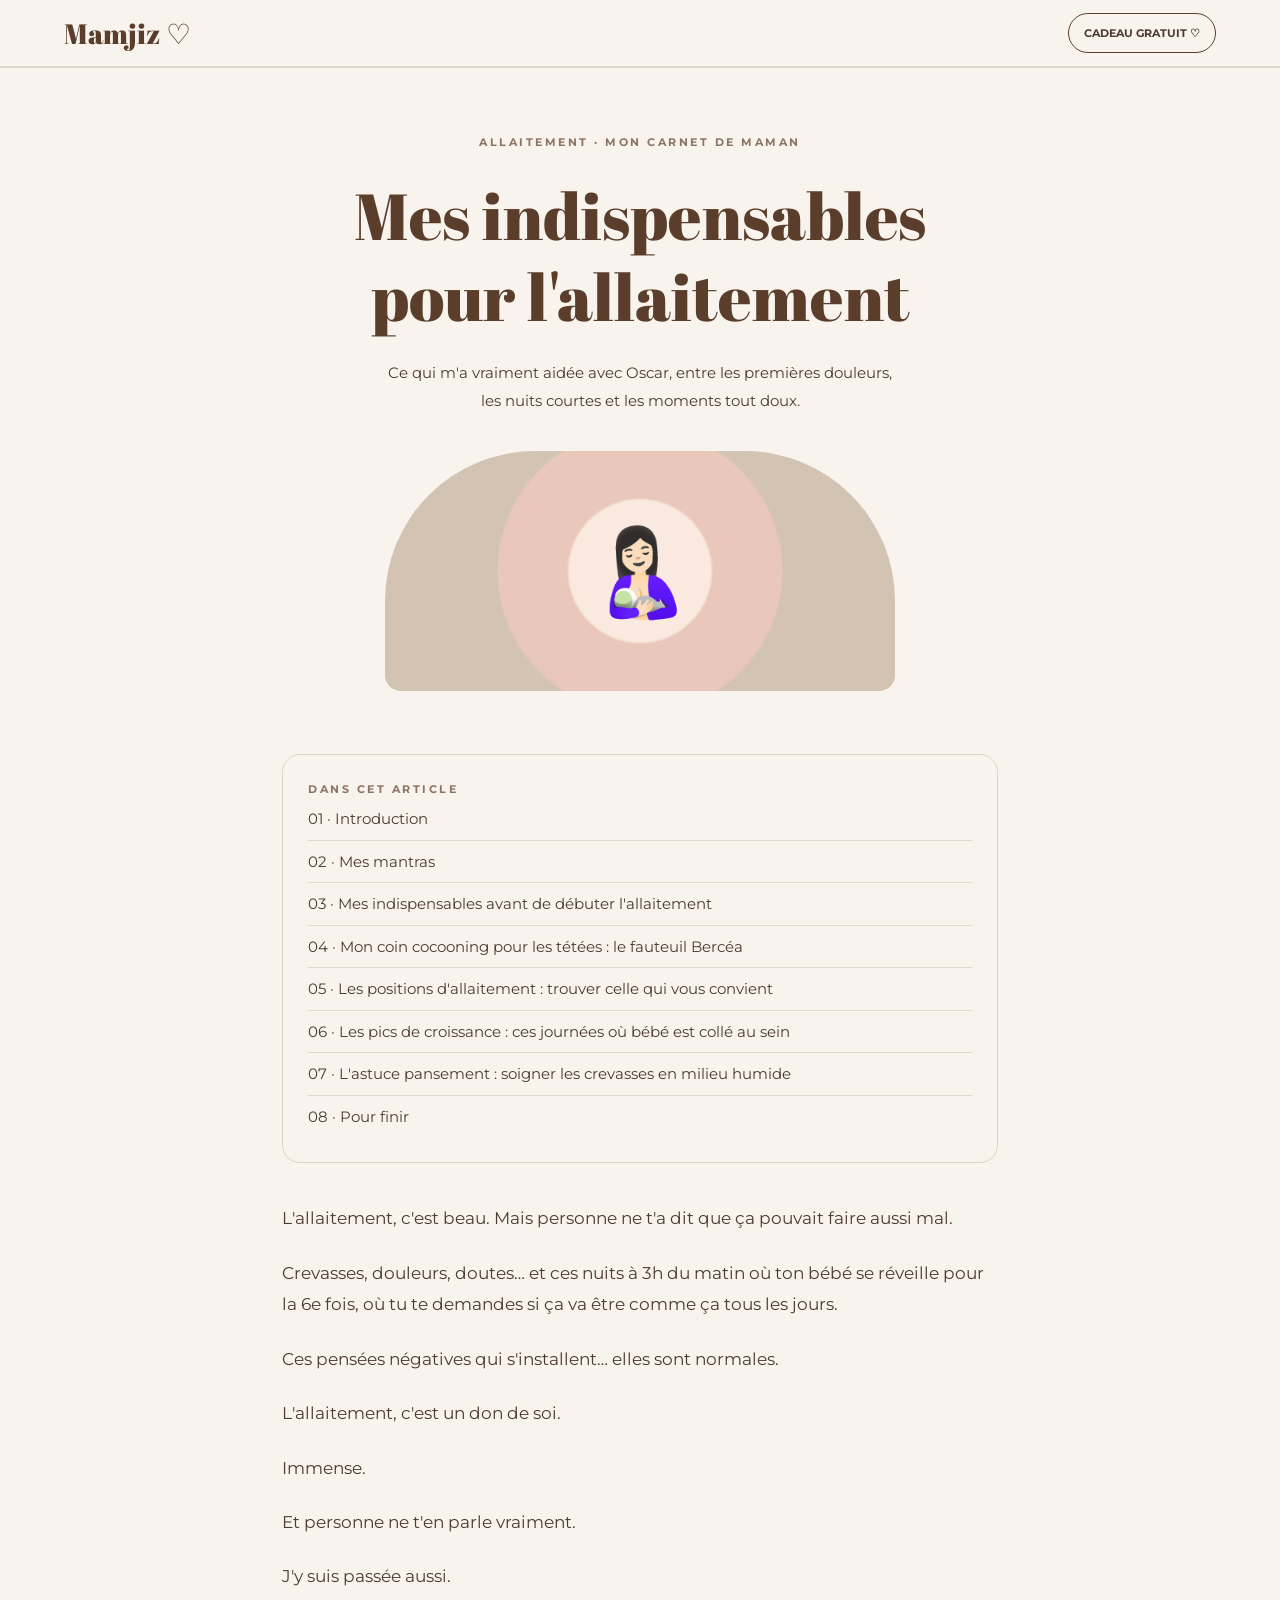
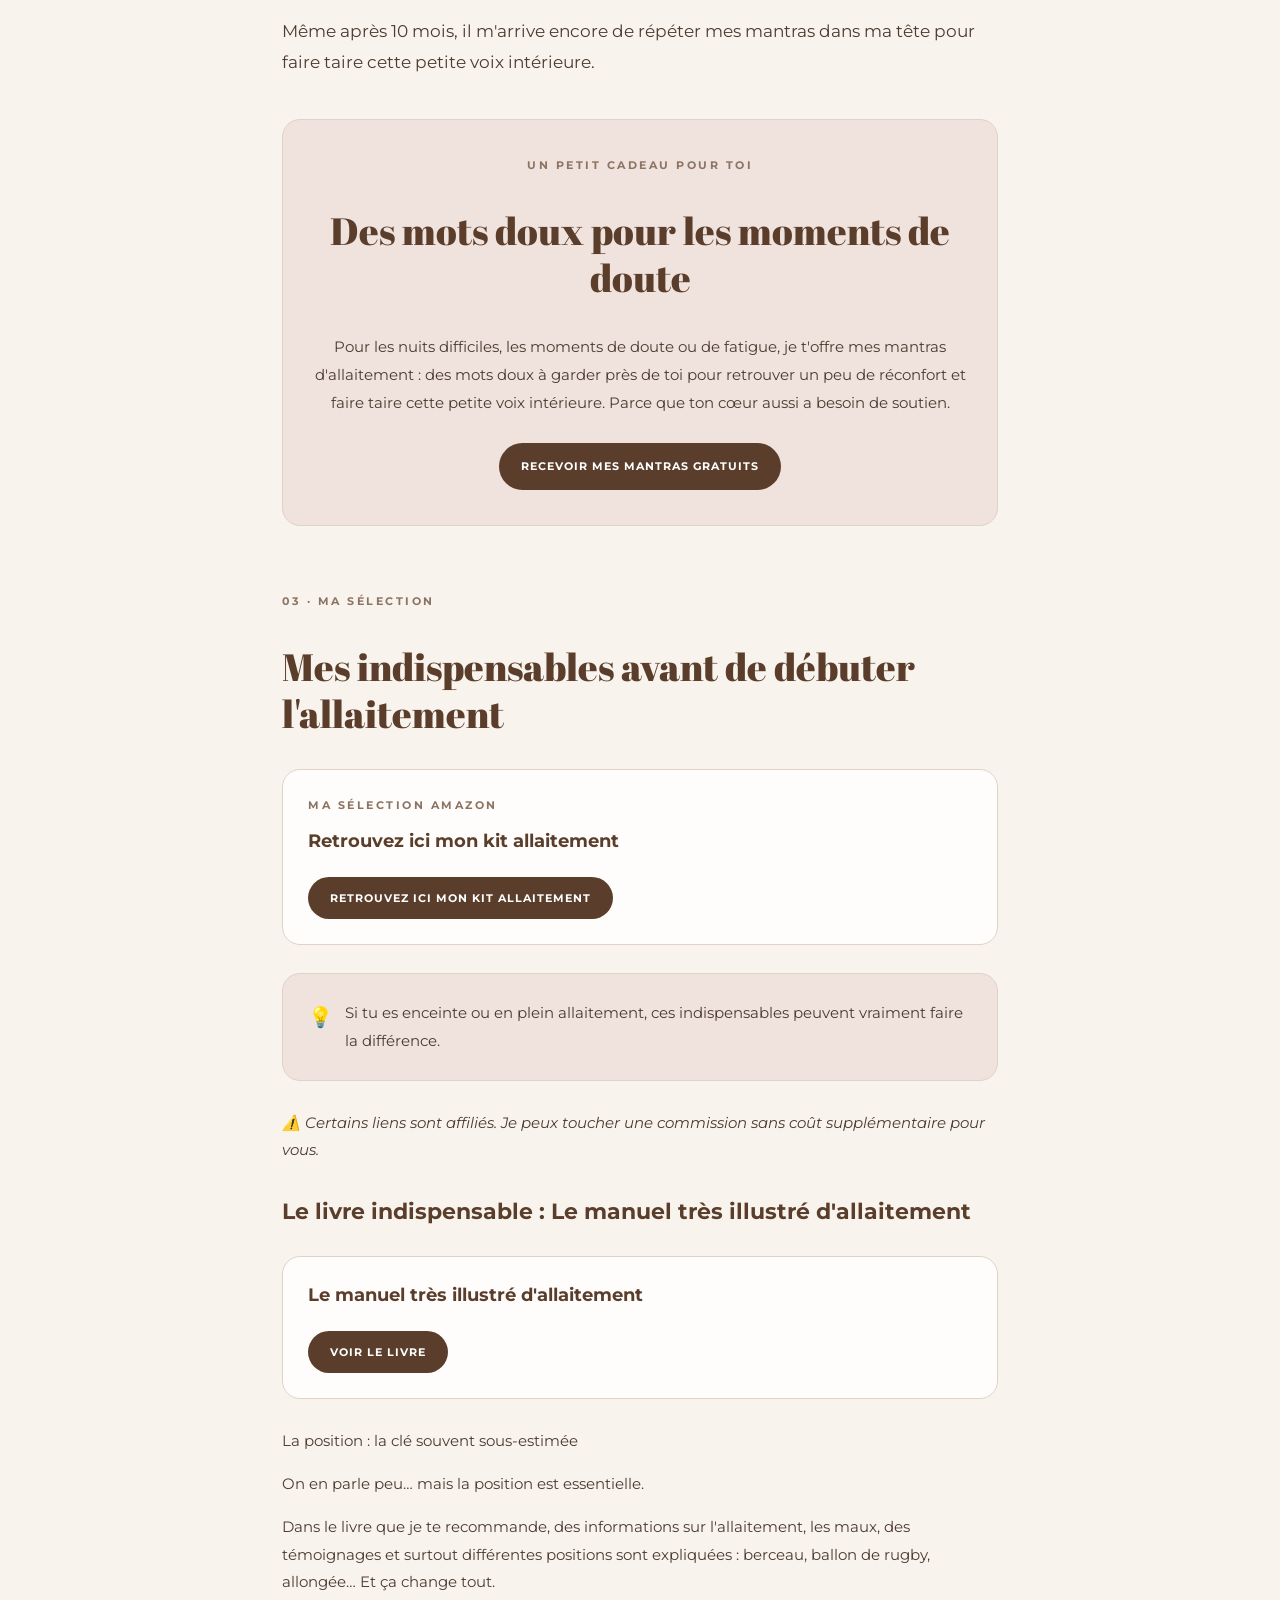
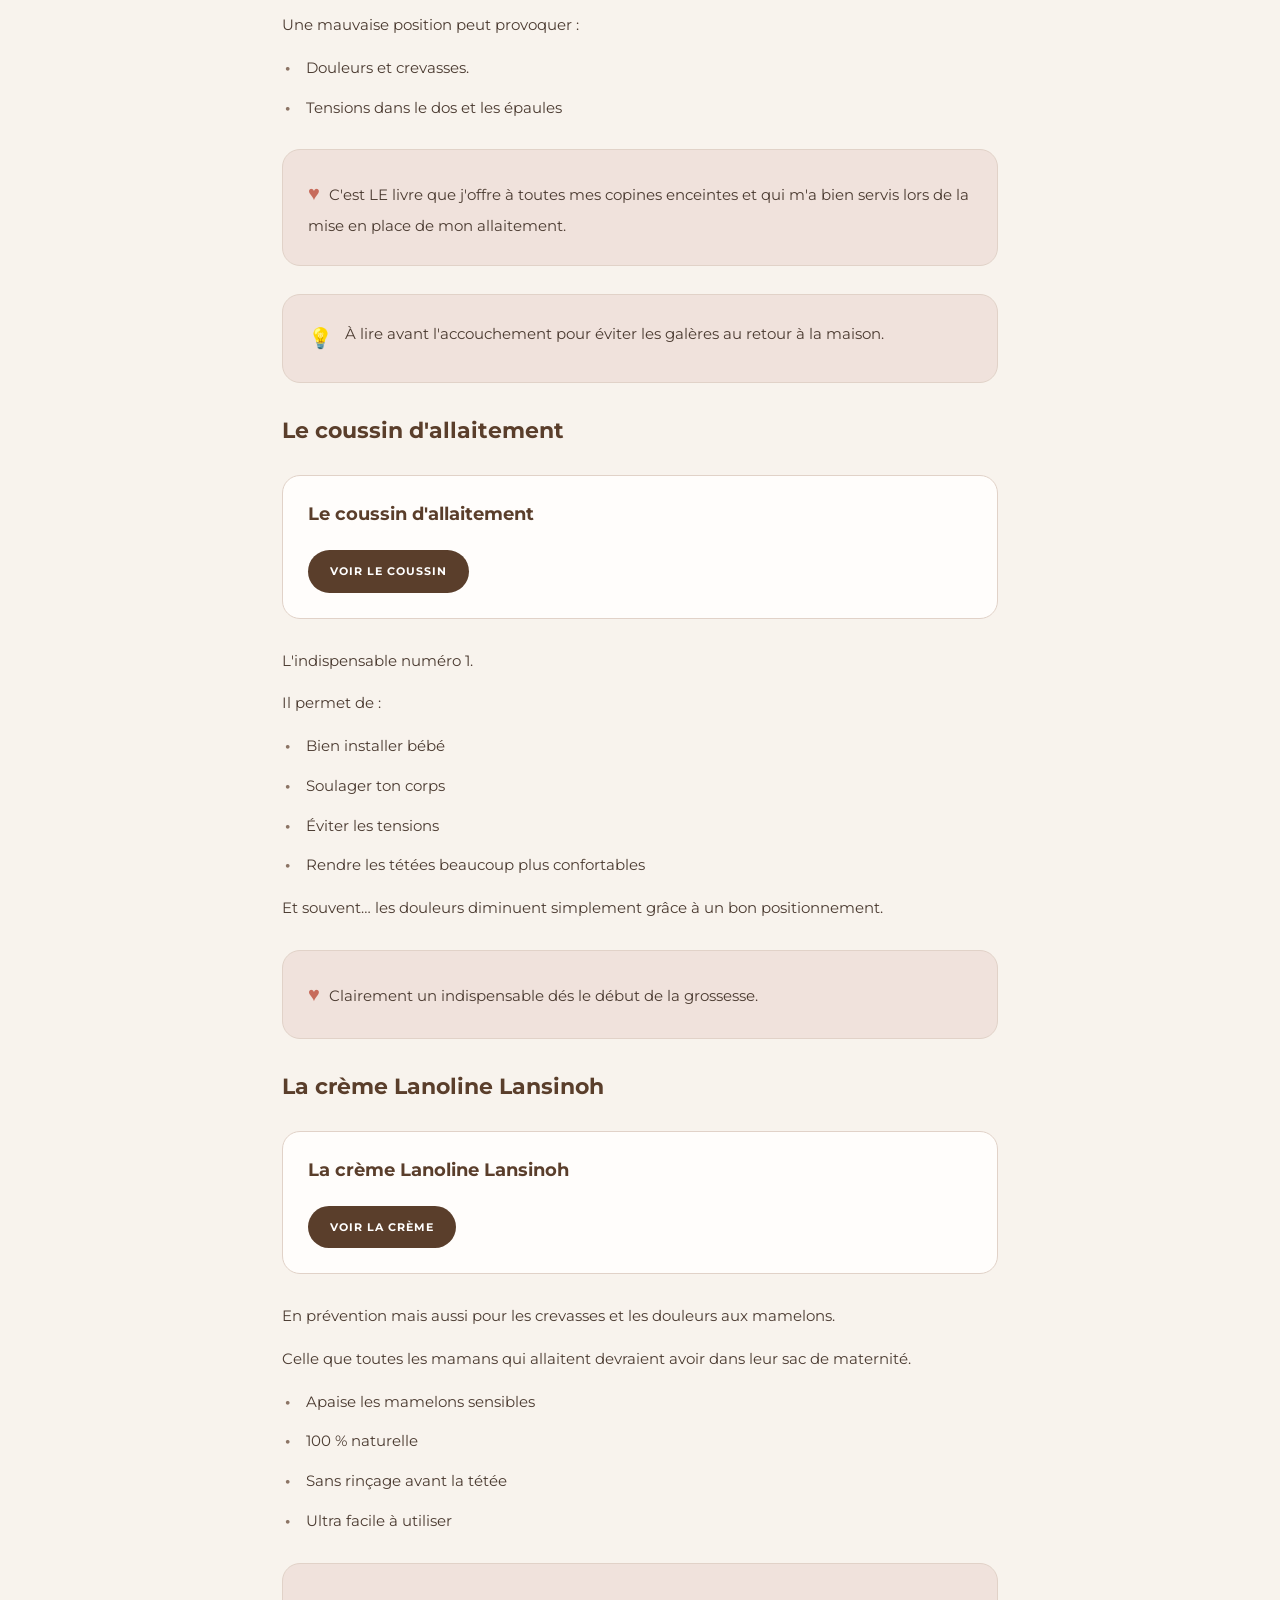
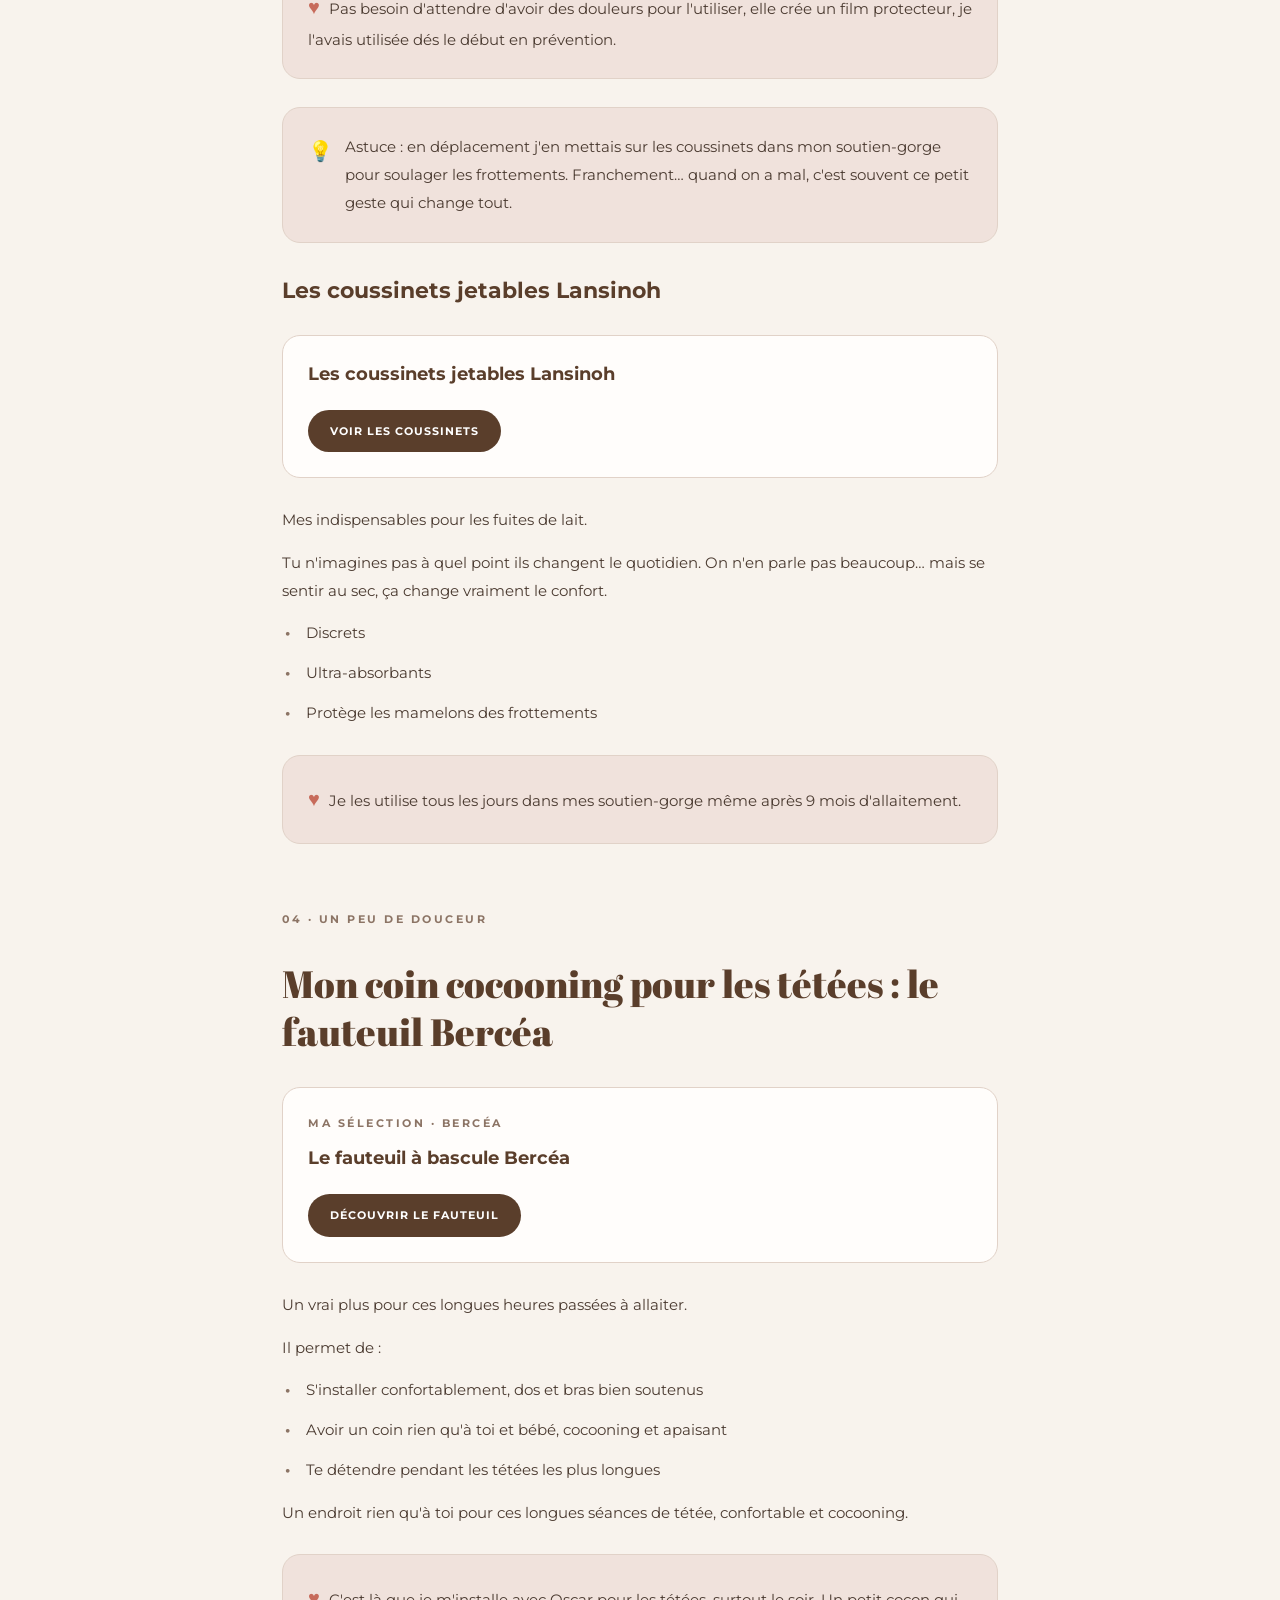
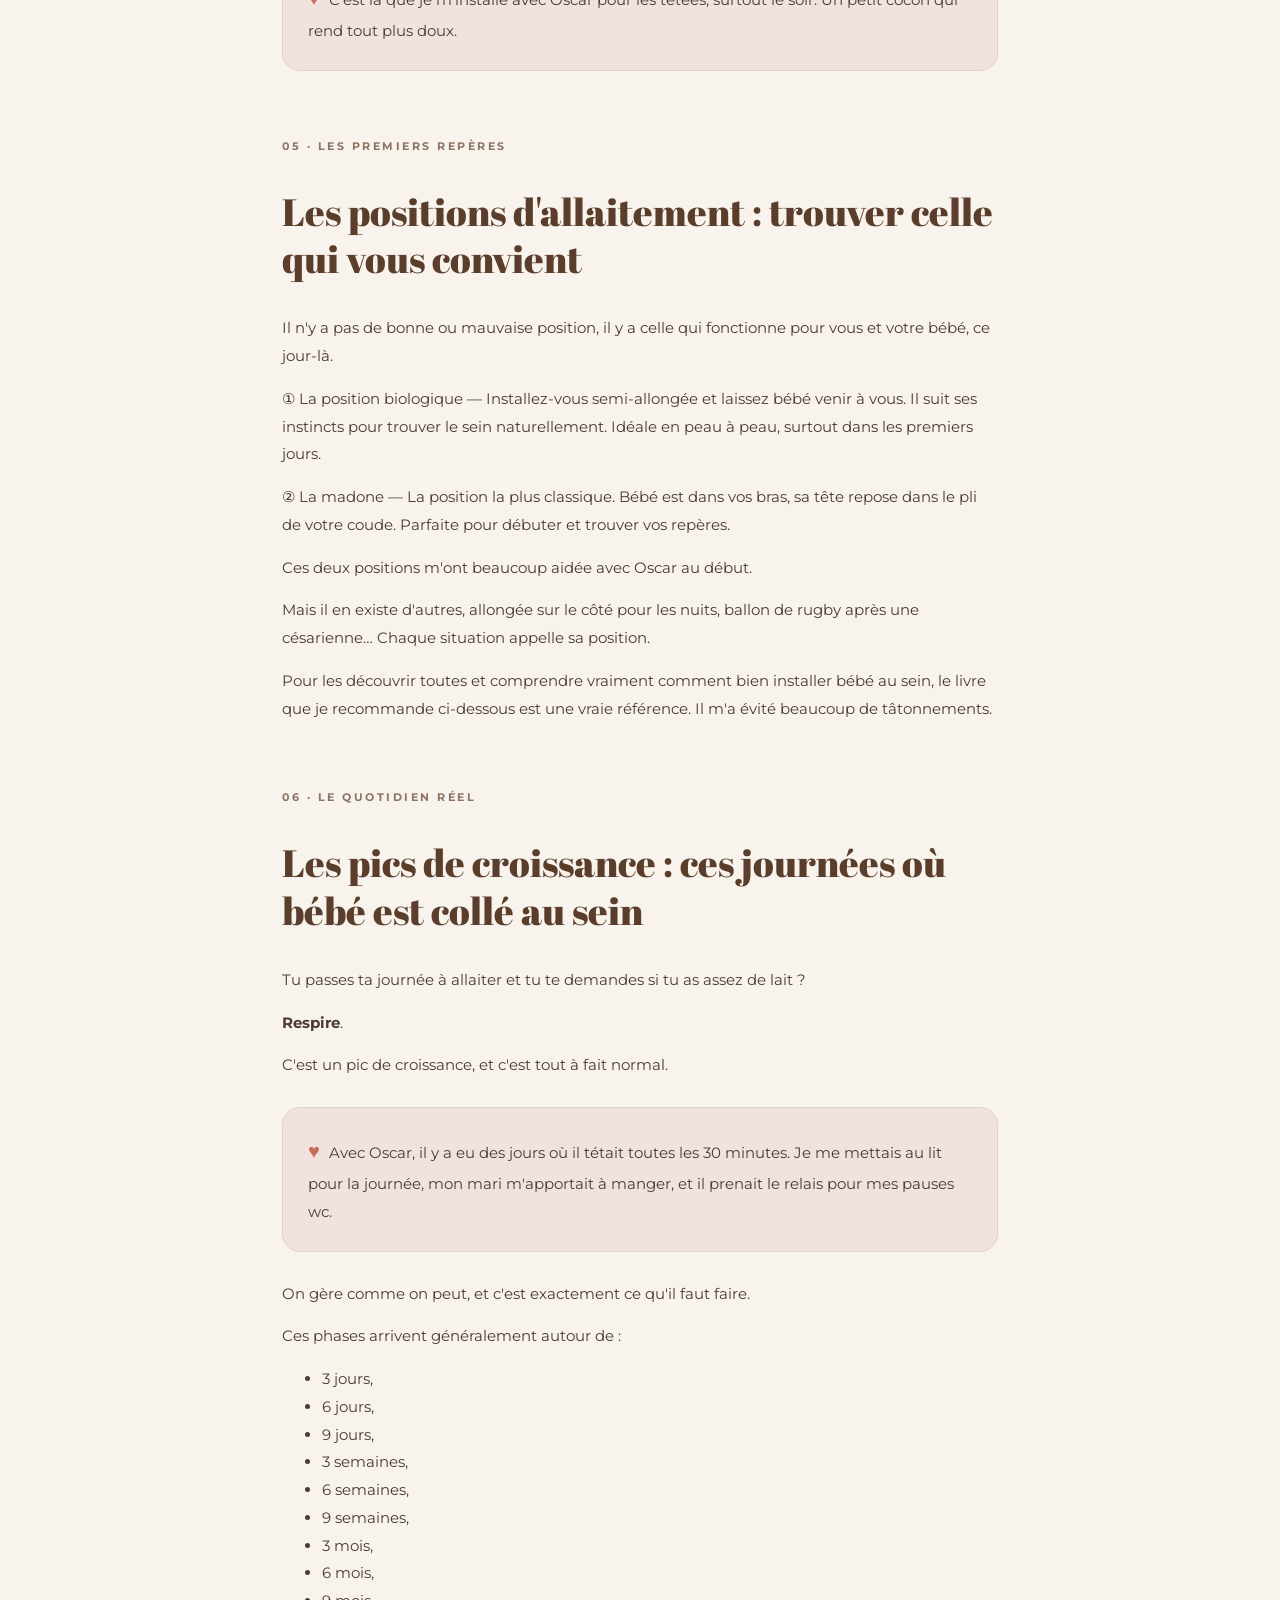
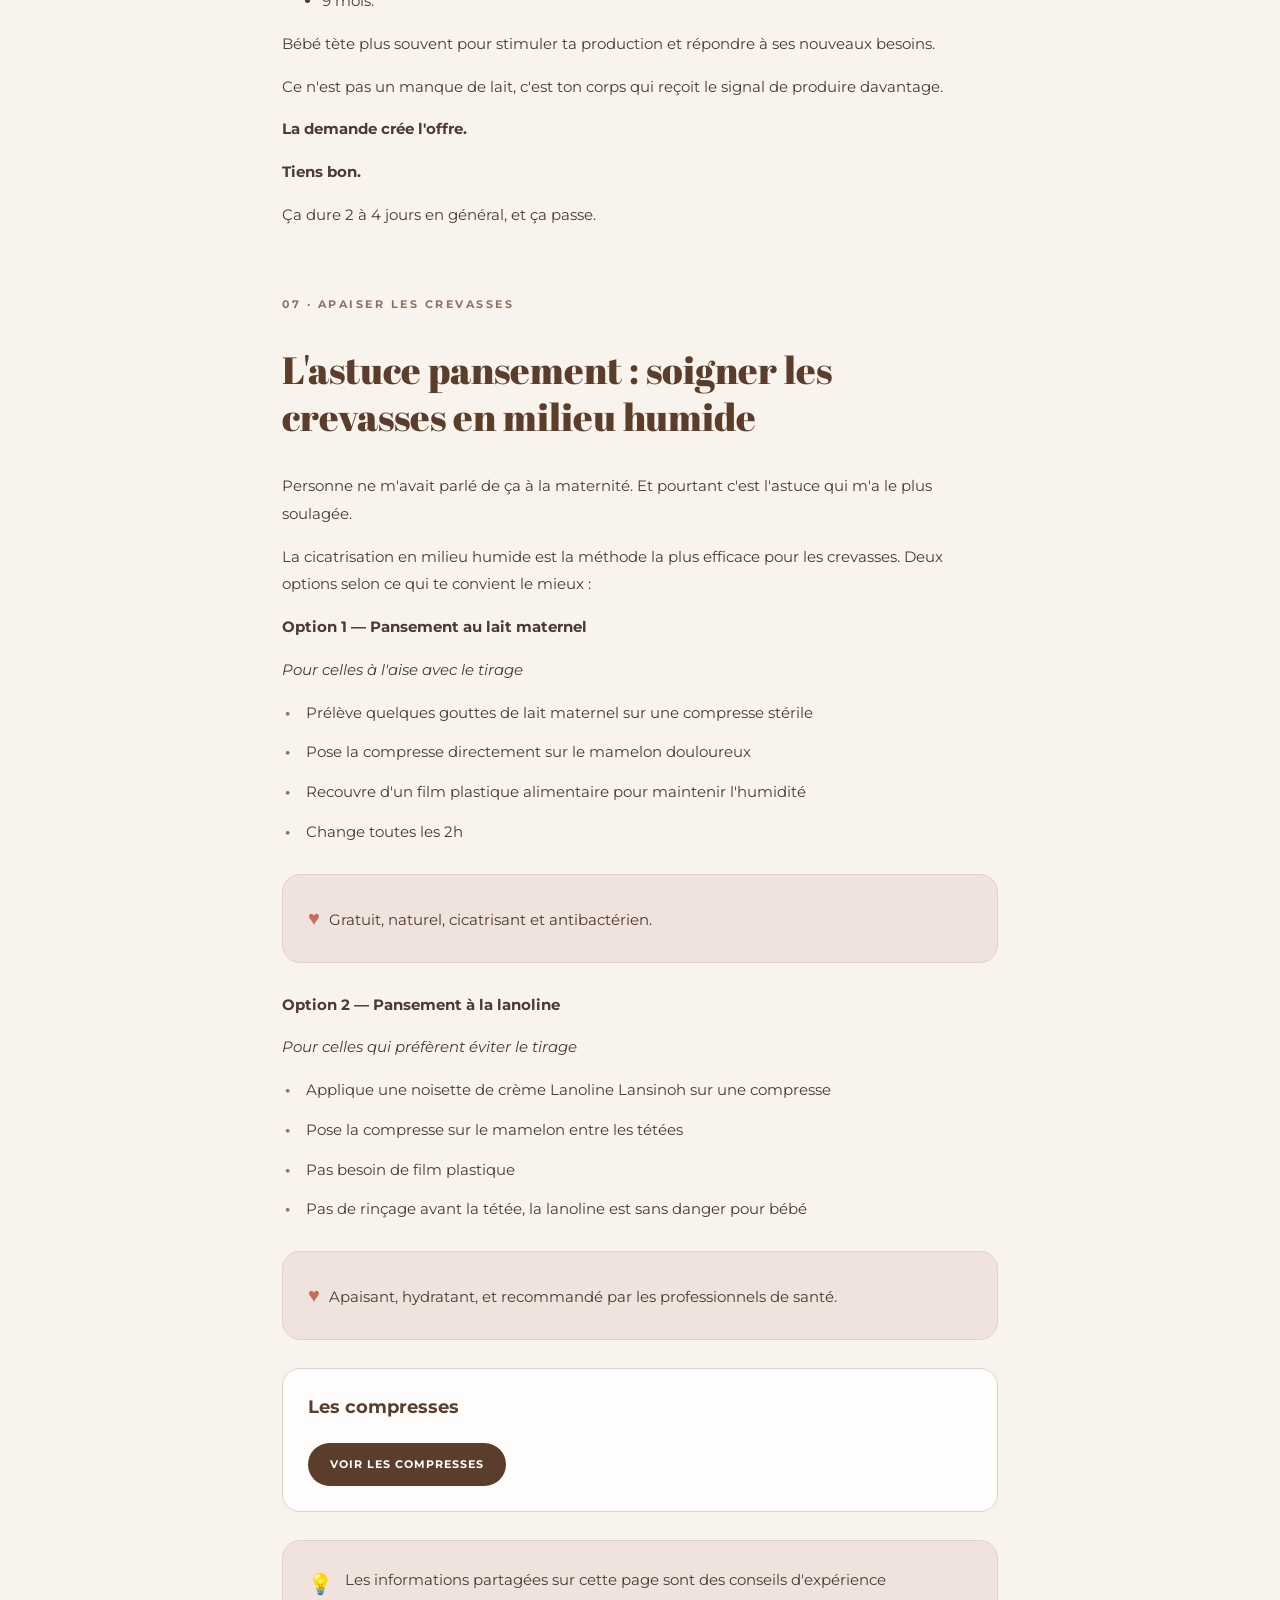
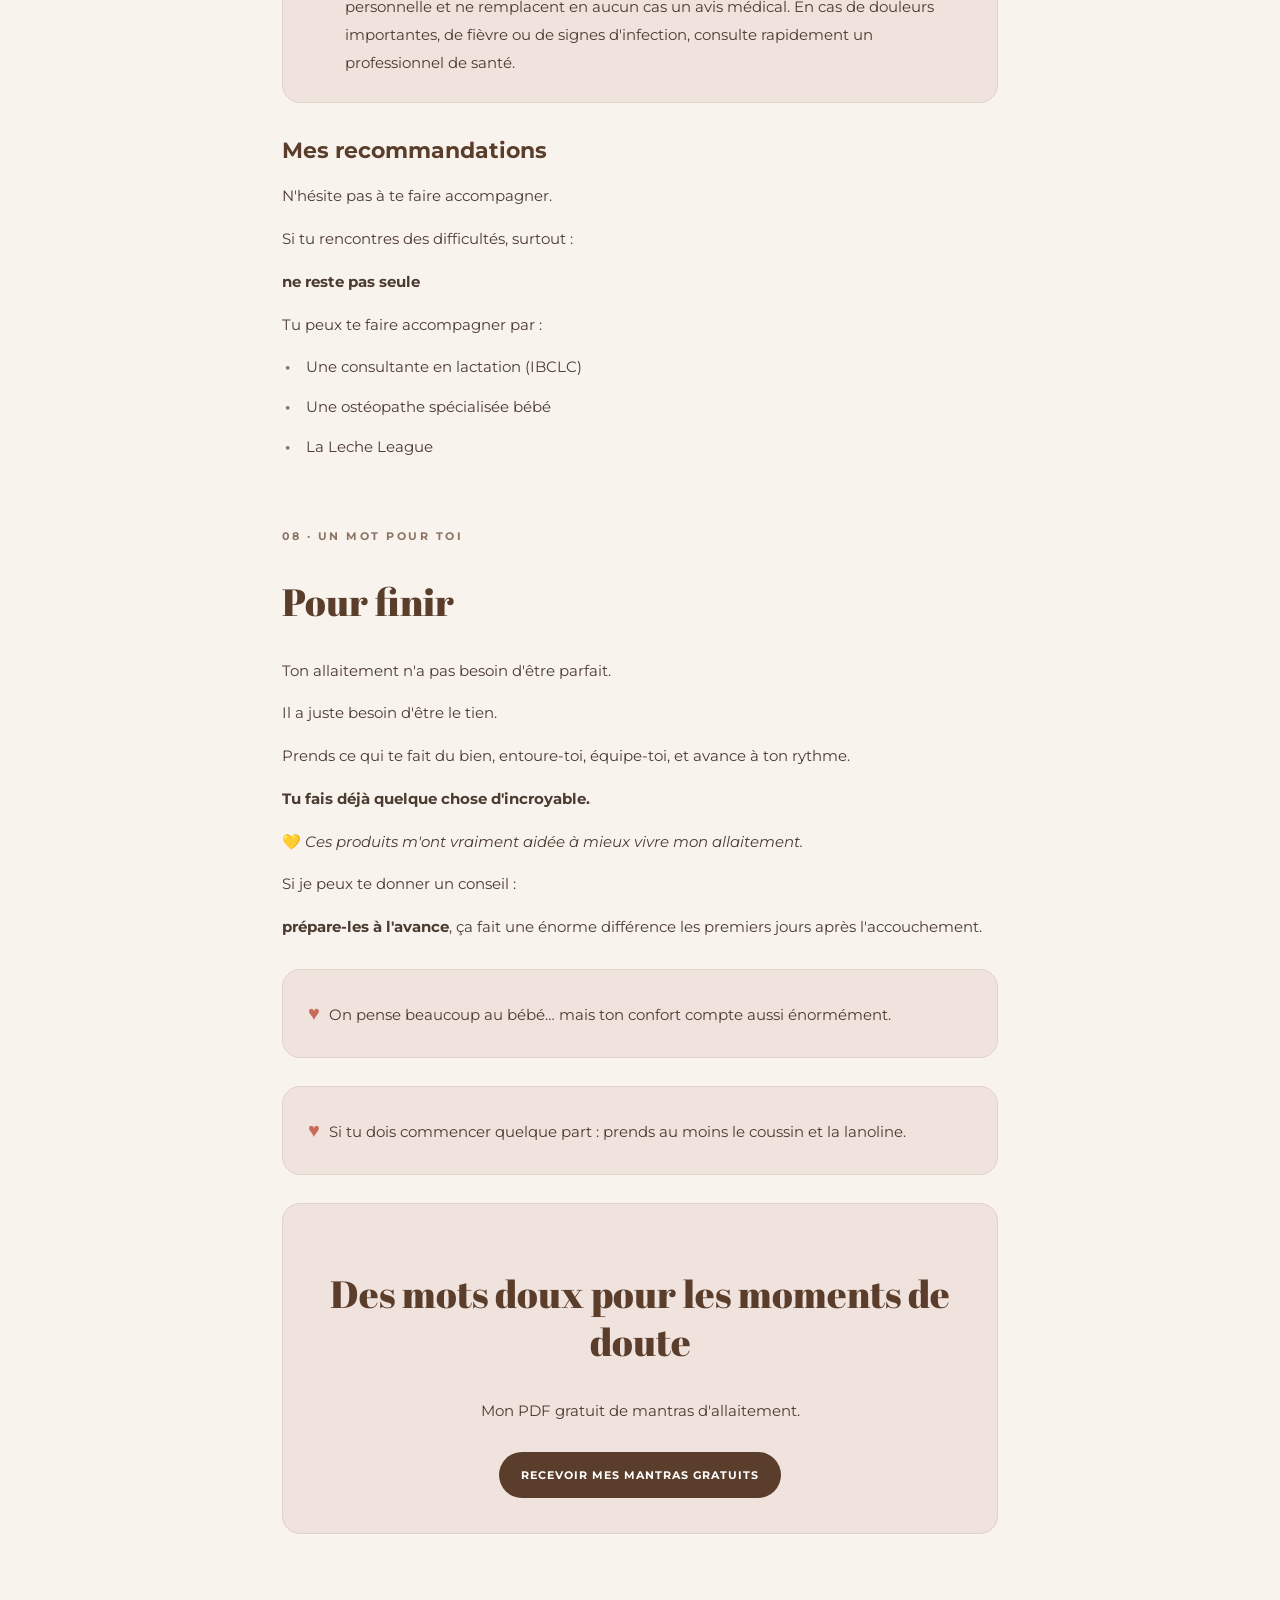
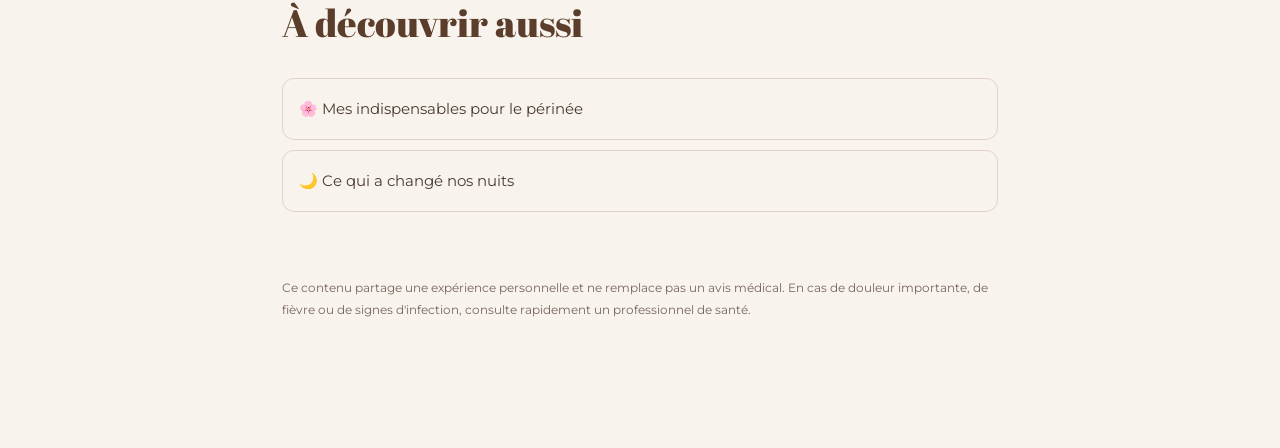
==== blog/mes-indispensables-allaitement/index.html @ 62c7b453 "Renommer rubrique 07 Apaiser les crevasses" ====
<!doctype html><html lang="fr"><head><meta charset="utf-8"><meta name="viewport" content="width=device-width,initial-scale=1"><title>Mes indispensables pour l'allaitement | Mamjiz</title><meta name="description" content="Allaitement : mes conseils de maman, mes indispensables et mes mantras gratuits."><link href="https://fonts.googleapis.com/css2?family=Abril+Fatface&family=Montserrat:wght@400;500;600;700&display=swap" rel="stylesheet"><style>:root{--bg:#f8f3ed;--brown:#5a3e2b;--pink:#f0e2dc}*{box-sizing:border-box}html{scroll-behavior:smooth}body{margin:0;background:var(--bg);color:#4b3b31;font:15px/1.85 Montserrat,sans-serif}a{color:inherit}header{position:sticky;top:0;background:#f8f3edf5;border-bottom:1px solid #e2d6cc;padding:13px 5%;display:flex;align-items:center;justify-content:space-between;z-index:5}.brand{font:28px 'Abril Fatface',serif;text-decoration:none;color:var(--brown)}header a:last-child{font-size:11px;font-weight:700;text-decoration:none;border:1px solid var(--brown);padding:9px 15px;border-radius:25px}main{max-width:760px;padding:0 22px 115px;margin:auto}.hero{text-align:center;padding:65px 0 35px}.eyebrow{font-size:11px;text-transform:uppercase;letter-spacing:2.5px;font-weight:700;color:#8c7465}h1,h2{font-family:'Abril Fatface',Georgia,serif;color:var(--brown);font-weight:400;line-height:1.25}h1{font-size:clamp(39px,8vw,65px);margin:22px 0}h2{font-size:clamp(29px,5vw,38px)}.hero p{max-width:520px;margin:auto}.illustration{height:240px;margin:36px auto 0;border-radius:150px 150px 16px 16px;background:radial-gradient(circle,#f9e9de 0 25%,#e9c8bb 26% 50%,#d3c3b2 51%);display:grid;place-items:center;font-size:85px;max-width:510px}.intro{font-size:17px;margin:40px 0}.intro p{margin:0 0 23px}.highlight{font:27px 'Abril Fatface',serif;color:var(--brown)}.gift,.tip,.product,.toc{border:1px solid #e1d2c8;border-radius:18px;padding:25px;margin:28px 0}.gift,.tip{background:var(--pink)}.gift{text-align:center;padding:35px 25px}.btn{display:inline-block;background:var(--brown);color:#fff;border-radius:40px;text-decoration:none;text-transform:uppercase;font-size:11px;letter-spacing:1px;font-weight:700;padding:13px 22px;margin-top:12px}.toc a{display:block;text-decoration:none;border-bottom:1px solid #e3d7cd;padding:8px 0}.toc a:last-child{border:0}section{margin:65px 0;scroll-margin-top:95px}.product{background:#fffdfb}.product strong{font-size:18px;color:var(--brown)}.small{font-size:12px;color:#77665c}.related a{display:block;margin:10px 0;padding:16px;border:1px solid #e1d2c8;border-radius:12px;text-decoration:none}.bottom{display:none}@media(max-width:650px){.hero{padding-top:45px}.intro{font-size:15px}.bottom{display:flex;justify-content:space-around;position:fixed;bottom:12px;left:12px;right:12px;border-radius:40px;background:#fffcf8f5;box-shadow:0 4px 25px #473a2b30;padding:11px 5px;z-index:8}.bottom a{text-decoration:none;font-size:11px;text-align:center}.bottom span{display:block;font-size:21px}.bottom .active{background:var(--brown);color:white;border-radius:25px;padding:0 16px}}.story .symbol,.advice .symbol{display:inline-block;margin-right:9px;color:#c76b5b;font-size:20px;font-style:normal}.tip.story,.tip.advice{font-style:normal}.tip.story i,.tip.advice i{font-style:normal}.check{position:relative;padding-left:24px;border-left:0;margin:12px 0}.check::before{content:"•";position:absolute;left:3px;top:0;color:#8c7465;font-weight:700}.article-list{padding-left:24px}.product .btn{margin-top:16px}.product p{margin-bottom:12px}.toc{line-height:1.7}.product{display:flex;flex-direction:column;align-items:flex-start;gap:12px;min-width:0;overflow-wrap:anywhere}.product strong{display:block;line-height:1.5;max-width:100%}.product .btn{display:inline-flex;align-items:center;justify-content:center;max-width:100%;white-space:normal;text-align:center;margin-top:10px;line-height:1.5}.product p{margin:0}.tip.advice{display:flex;align-items:flex-start;gap:12px;overflow-wrap:anywhere}.tip.advice .symbol{flex:0 0 auto;margin-right:0}.tip.advice>span:last-child{min-width:0;flex:1}.tip.story{overflow-wrap:anywhere}section h3{font-size:22px;line-height:1.45;color:var(--brown);margin:32px 0 16px}header{background:#f8f3ed;box-shadow:0 1px 0 #e2d6cc}@media(max-width:650px){.product{padding:24px 22px}.product .btn{font-size:11px;padding:13px 20px}section h3{font-size:20px}}</style></head><body><header><a class="brand" href="/">Mamjiz ♡</a><a href="https://mamjiz-57dzkx.subscribepage.io">CADEAU GRATUIT ♡</a></header><main><div class="hero"><div class="eyebrow">Allaitement · Mon carnet de maman</div><h1>Mes indispensables pour l'allaitement</h1><p>Ce qui m'a vraiment aidée avec Oscar, entre les premières douleurs, les nuits courtes et les moments tout doux.</p><div class="illustration" role="img" aria-label="Illustration maternité">🤱🏻</div></div><div class="toc"><div class="eyebrow">Dans cet article</div><a href="#introduction">01 · Introduction</a><a href="#cadeau">02 · Mes mantras</a><a href="#essentiels">03 · Mes indispensables avant de débuter l'allaitement</a><a href="#coin">04 · Mon coin cocooning pour les tétées : le fauteuil Bercéa</a><a href="#positions">05 · Les positions d'allaitement : trouver celle qui vous convient</a><a href="#pics">06 · Les pics de croissance : ces journées où bébé est collé au sein</a><a href="#douleurs">07 · L'astuce pansement : soigner les crevasses en milieu humide</a><a href="#mot">08 · Pour finir</a></div><div class="intro" id="introduction"><p>L'allaitement, c'est beau. Mais personne ne t'a dit que ça pouvait faire aussi mal.</p><p>Crevasses, douleurs, doutes… et ces nuits à 3h du matin où ton bébé se réveille pour la 6e fois, où tu te demandes si ça va être comme ça tous les jours.</p><p>Ces pensées négatives qui s'installent… elles sont normales.</p><p>L'allaitement, c'est un don de soi.</p><p>Immense.</p><p>Et personne ne t'en parle vraiment.</p><p>J'y suis passée aussi.</p><p>Même après 10 mois, il m'arrive encore de répéter mes mantras dans ma tête pour faire taire cette petite voix intérieure.</p></div><div class="gift" id="cadeau"><div class="eyebrow">Un petit cadeau pour toi</div><h2>Des mots doux pour les moments de doute</h2><p>Pour les nuits difficiles, les moments de doute ou de fatigue, je t'offre mes mantras d'allaitement : des mots doux à garder près de toi pour retrouver un peu de réconfort et faire taire cette petite voix intérieure. Parce que ton cœur aussi a besoin de soutien.</p><a class="btn" href="https://mamjiz-57dzkx.subscribepage.io">Recevoir mes mantras gratuits</a></div><section id="essentiels"><div class="eyebrow">03 · Ma sélection</div><h2>Mes indispensables avant de débuter l'allaitement</h2><div class="product"><div class="eyebrow">Ma sélection Amazon</div><strong>Retrouvez ici mon kit allaitement</strong><a class="btn" href="https://www.amazon.fr/shop/influencer-59a5bf6d/list/2LJ00N0OHN2MR?ref_=aip_sf_list_spv_ons_mixed_m_lspvrd" target="_blank" rel="sponsored noopener">Retrouvez ici mon kit allaitement</a></div><div class="tip advice"><span class="symbol">💡</span><i>Si tu es enceinte ou en plein allaitement, ces indispensables peuvent vraiment faire la différence.</i></div><p><i>⚠️ Certains liens sont affiliés. Je peux toucher une commission sans coût supplémentaire pour vous.</i></p><h3>Le livre indispensable : Le manuel très illustré d'allaitement</h3><div class="product"><strong>Le manuel très illustré d'allaitement</strong><a class="btn" href="https://link.amazon/B06AhzNzn" target="_blank" rel="sponsored noopener">Voir le livre</a></div><p>La position : la clé souvent sous-estimée</p><p>On en parle peu… mais la position est essentielle.</p><p>Dans le livre que je te recommande, des informations sur l'allaitement, les maux, des témoignages et surtout différentes positions sont expliquées : berceau, ballon de rugby, allongée… Et ça change tout.</p><p>Une mauvaise position peut provoquer :</p><p class="check">Douleurs et crevasses.</p><p class="check">Tensions dans le dos et les épaules</p><div class="tip story"><span class="symbol">♥</span><i>C'est LE livre que j'offre à toutes mes copines enceintes et qui m'a bien servis lors de la mise en place de mon allaitement.</i></div><div class="tip advice"><span class="symbol">💡</span><span>À lire avant l'accouchement pour éviter les galères au retour à la maison.</span></div><h3>Le coussin d'allaitement</h3><div class="product"><strong>Le coussin d'allaitement</strong><a class="btn" href="https://link.amazon/B03KrnDSi" target="_blank" rel="sponsored noopener">Voir le coussin</a></div><p>L'indispensable numéro 1.</p><p>Il permet de :</p><p class="check">Bien installer bébé</p><p class="check">Soulager ton corps</p><p class="check">Éviter les tensions</p><p class="check">Rendre les tétées beaucoup plus confortables</p><p>Et souvent… les douleurs diminuent simplement grâce à un bon positionnement.</p><div class="tip story"><span class="symbol">♥</span><i>Clairement un indispensable dés le début de la grossesse.</i></div><h3>La crème Lanoline Lansinoh</h3><div class="product"><strong>La crème Lanoline Lansinoh</strong><a class="btn" href="https://link.amazon/B0b5v0ji0" target="_blank" rel="sponsored noopener">Voir la crème</a></div><p>En prévention mais aussi pour les crevasses et les douleurs aux mamelons.</p><p>Celle que toutes les mamans qui allaitent devraient avoir dans leur sac de maternité.</p><p class="check">Apaise les mamelons sensibles</p><p class="check">100 % naturelle</p><p class="check">Sans rinçage avant la tétée</p><p class="check">Ultra facile à utiliser</p><div class="tip story"><span class="symbol">♥</span><i>Pas besoin d'attendre d'avoir des douleurs pour l'utiliser, elle crée un film protecteur, je l'avais utilisée dés le début en prévention.</i></div><div class="tip advice"><span class="symbol">💡</span><span>Astuce : en déplacement j'en mettais sur les coussinets dans mon soutien-gorge pour soulager les frottements. Franchement… quand on a mal, c'est souvent ce petit geste qui change tout.</span></div><h3>Les coussinets jetables Lansinoh</h3><div class="product"><strong>Les coussinets jetables Lansinoh</strong><a class="btn" href="https://link.amazon/B04uDqCm7" target="_blank" rel="sponsored noopener">Voir les coussinets</a></div><p>Mes indispensables pour les fuites de lait.</p><p>Tu n'imagines pas à quel point ils changent le quotidien. On n'en parle pas beaucoup… mais se sentir au sec, ça change vraiment le confort.</p><p class="check">Discrets</p><p class="check">Ultra-absorbants</p><p class="check">Protège les mamelons des frottements</p><div class="tip story"><span class="symbol">♥</span><i>Je les utilise tous les jours dans mes soutien-gorge même après 9 mois d'allaitement.</i></div></section><section id="coin"><div class="eyebrow">04 · Un peu de douceur</div><h2>Mon coin cocooning pour les tétées : le fauteuil Bercéa</h2><div class="product"><div class="eyebrow">Ma sélection · Bercéa</div><strong>Le fauteuil à bascule Bercéa</strong><a class="btn" href="https://bercea.shop/products/fauteuil-a-bascule-bercea-cocon-en-tissu-bouclette-ecru?utm_source=notion&utm_medium=affiliate&utm_campaign=allaitement" target="_blank" rel="sponsored noopener">Découvrir le fauteuil</a></div><p>Un vrai plus pour ces longues heures passées à allaiter.</p><p>Il permet de :</p><p class="check">S'installer confortablement, dos et bras bien soutenus</p><p class="check">Avoir un coin rien qu'à toi et bébé, cocooning et apaisant</p><p class="check">Te détendre pendant les tétées les plus longues</p><p>Un endroit rien qu'à toi pour ces longues séances de tétée, confortable et cocooning.</p><div class="tip story"><span class="symbol">♥</span><i>C'est là que je m'installe avec Oscar pour les tétées, surtout le soir. Un petit cocon qui rend tout plus doux.</i></div></section><section id="positions"><div class="eyebrow">05 · Les premiers repères</div><h2>Les positions d'allaitement : trouver celle qui vous convient</h2><p>Il n'y a pas de bonne ou mauvaise position, il y a celle qui fonctionne pour vous et votre bébé, ce jour-là.</p><p>① La position biologique — Installez-vous semi-allongée et laissez bébé venir à vous. Il suit ses instincts pour trouver le sein naturellement. Idéale en peau à peau, surtout dans les premiers jours.</p><p>② La madone — La position la plus classique. Bébé est dans vos bras, sa tête repose dans le pli de votre coude. Parfaite pour débuter et trouver vos repères.</p><p>Ces deux positions m'ont beaucoup aidée avec Oscar au début.</p><p>Mais il en existe d'autres, allongée sur le côté pour les nuits, ballon de rugby après une césarienne… Chaque situation appelle sa position.</p><p>Pour les découvrir toutes et comprendre vraiment comment bien installer bébé au sein, le livre que je recommande ci-dessous est une vraie référence. Il m'a évité beaucoup de tâtonnements.</p></section><section id="pics"><div class="eyebrow">06 · Le quotidien réel</div><h2>Les pics de croissance : ces journées où bébé est collé au sein</h2><p>Tu passes ta journée à allaiter et tu te demandes si tu as assez de lait ?</p><p><b>Respire</b>.</p><p>C'est un pic de croissance, et c'est tout à fait normal.</p><div class="tip story"><span class="symbol">♥</span><i>Avec Oscar, il y a eu des jours où il tétait toutes les 30 minutes. Je me mettais au lit pour la journée, mon mari m'apportait à manger, et il prenait le relais pour mes pauses wc.</i></div><p>On gère comme on peut, et c'est exactement ce qu'il faut faire.</p><p>Ces phases arrivent généralement autour de :</p><ul>
<li>
3 jours, 
</li>
<li>
6 jours, 
</li>
<li>
9 jours, 
</li>
<li>
3 semaines, 
</li>
<li>
6 semaines, 
</li>
<li>
9 semaines, 
</li>
<li>
3 mois, 
</li>
<li>
6 mois,
</li>
<li>
9 mois.
</li>
</ul><p>Bébé tète plus souvent pour stimuler ta production et répondre à ses nouveaux besoins.</p><p>Ce n'est pas un manque de lait, c'est ton corps qui reçoit le signal de produire davantage.</p><p><b>La demande crée l'offre.</b></p><p><b>Tiens bon. </b></p><p>Ça dure 2 à 4 jours en général, et ça passe.</p></section><section id="douleurs"><div class="eyebrow">07 · Apaiser les crevasses</div><h2>L'astuce pansement : soigner les crevasses en milieu humide</h2><p>Personne ne m'avait parlé de ça à la maternité. Et pourtant c'est l'astuce qui m'a le plus soulagée.</p><p>La cicatrisation en milieu humide est la méthode la plus efficace pour les crevasses. Deux options selon ce qui te convient le mieux :</p><p><b>Option 1 — Pansement au lait maternel</b></p><p><i>Pour celles à l'aise avec le tirage</i></p><p class="check">Prélève quelques gouttes de lait maternel sur une compresse stérile</p><p class="check">Pose la compresse directement sur le mamelon douloureux</p><p class="check">Recouvre d'un film plastique alimentaire pour maintenir l'humidité</p><p class="check">Change toutes les 2h</p><div class="tip story"><span class="symbol">♥</span><i>Gratuit, naturel, cicatrisant et antibactérien.</i></div><p><b>Option 2 — Pansement à la lanoline</b></p><p><i>Pour celles qui préfèrent éviter le tirage</i></p><p class="check">Applique une noisette de crème Lanoline Lansinoh sur une compresse</p><p class="check">Pose la compresse sur le mamelon entre les tétées</p><p class="check">Pas besoin de film plastique</p><p class="check">Pas de rinçage avant la tétée, la lanoline est sans danger pour bébé</p><div class="tip story"><span class="symbol">♥</span><i>Apaisant, hydratant, et recommandé par les professionnels de santé.</i></div><div class="product"><strong>Les compresses</strong><a class="btn" href="https://link.amazon/B02uzmq5P" target="_blank" rel="sponsored noopener">Voir les compresses</a></div><div class="tip advice"><span class="symbol">💡</span><i>Les informations partagées sur cette page sont des conseils d'expérience personnelle et ne remplacent en aucun cas un avis médical. En cas de douleurs importantes, de fièvre ou de signes d'infection, consulte rapidement un professionnel de santé.</i></div><h3>Mes recommandations</h3><p>N'hésite pas à te faire accompagner.</p><p>Si tu rencontres des difficultés, surtout :</p><p><b>ne reste pas seule</b></p><p>Tu peux te faire accompagner par :</p><p class="check">Une consultante en lactation (IBCLC)</p><p class="check">Une ostéopathe spécialisée bébé</p><p class="check">La Leche League</p></section><section id="mot"><div class="eyebrow">08 · Un mot pour toi</div><h2>Pour finir</h2><p>Ton allaitement n'a pas besoin d'être parfait.</p><p>Il a juste besoin d'être le tien.</p><p>Prends ce qui te fait du bien, entoure-toi, équipe-toi, et avance à ton rythme.</p><p><b>Tu fais déjà quelque chose d'incroyable.</b></p><p><b>💛</b><i> Ces produits m'ont vraiment aidée à mieux vivre mon allaitement.</i></p><p>Si je peux te donner un conseil :</p><p><b>prépare-les à l'avance</b>, ça fait une énorme différence les premiers jours après l'accouchement.</p><div class="tip story"><span class="symbol">♥</span><i>On pense beaucoup au bébé… mais ton confort compte aussi énormément.</i></div><div class="tip story"><span class="symbol">♥</span><i>Si tu dois commencer quelque part : prends au moins le coussin et la lanoline.</i></div><div class="gift"><h2>Des mots doux pour les moments de doute</h2><p>Mon PDF gratuit de mantras d'allaitement.</p><a class="btn" href="http://mamjiz-57dzkx.subscribepage.io">Recevoir mes mantras gratuits</a></div></section><section class="related"><h2>À découvrir aussi</h2><a href="https://hammerhead-pamphlet-38e.notion.site/Mes-indispensables-pour-le-p-rin-e-apr-s-l-accouchement-3400b87c79e080ecb484d57d4566227e">🌸 Mes indispensables pour le périnée</a><a href="https://hammerhead-pamphlet-38e.notion.site/Sommeil-de-b-b-ce-qui-a-vraiment-chang-nos-nuits-3530b87c79e08000b6c1e05067d76a3d">🌙 Ce qui a changé nos nuits</a></section><p class="small">Ce contenu partage une expérience personnelle et ne remplace pas un avis médical. En cas de douleur importante, de fièvre ou de signes d'infection, consulte rapidement un professionnel de santé.</p></main><nav class="bottom"><a href="/"><span>⌂</span>Accueil</a><a class="active" href="#positions"><span>▤</span>Journal</a><a href="#essentiels"><span>♡</span>Sélection</a><a href="#cadeau"><span>✧</span>Gratuit</a></nav></body></html>
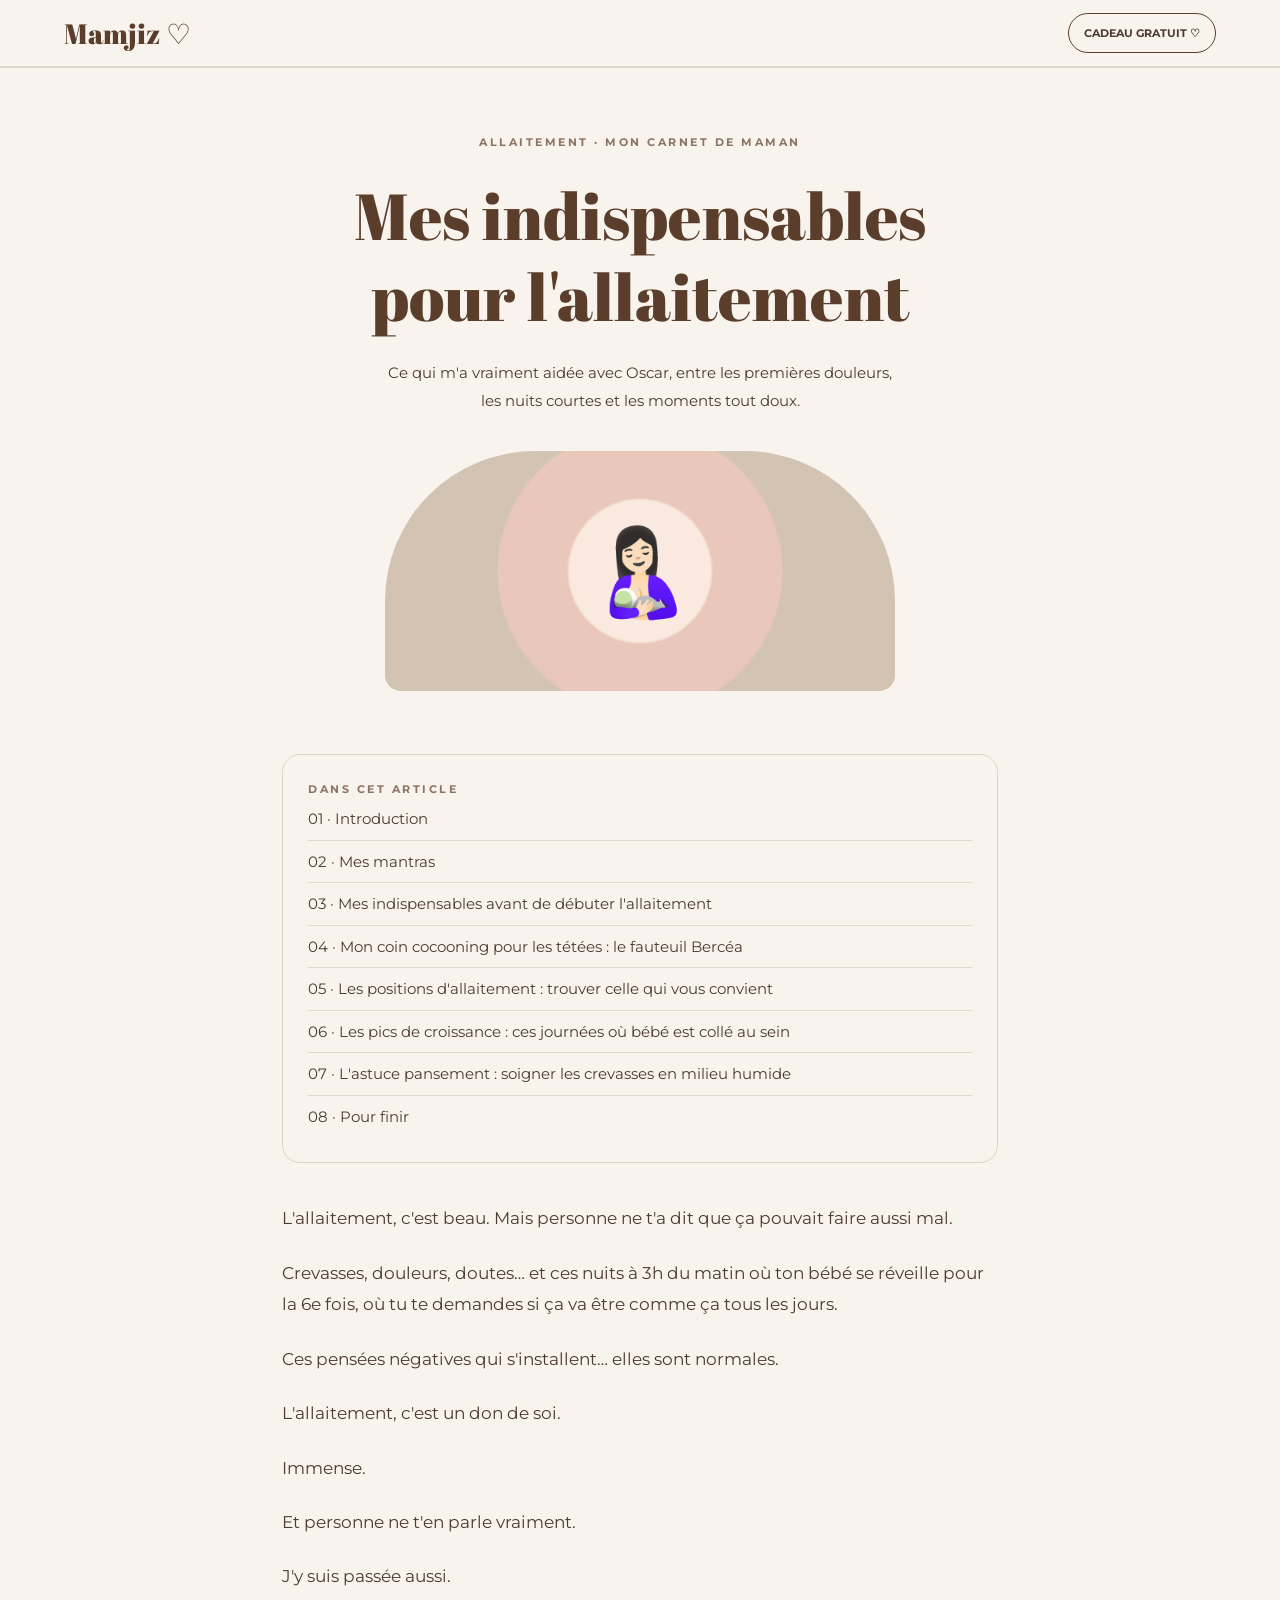
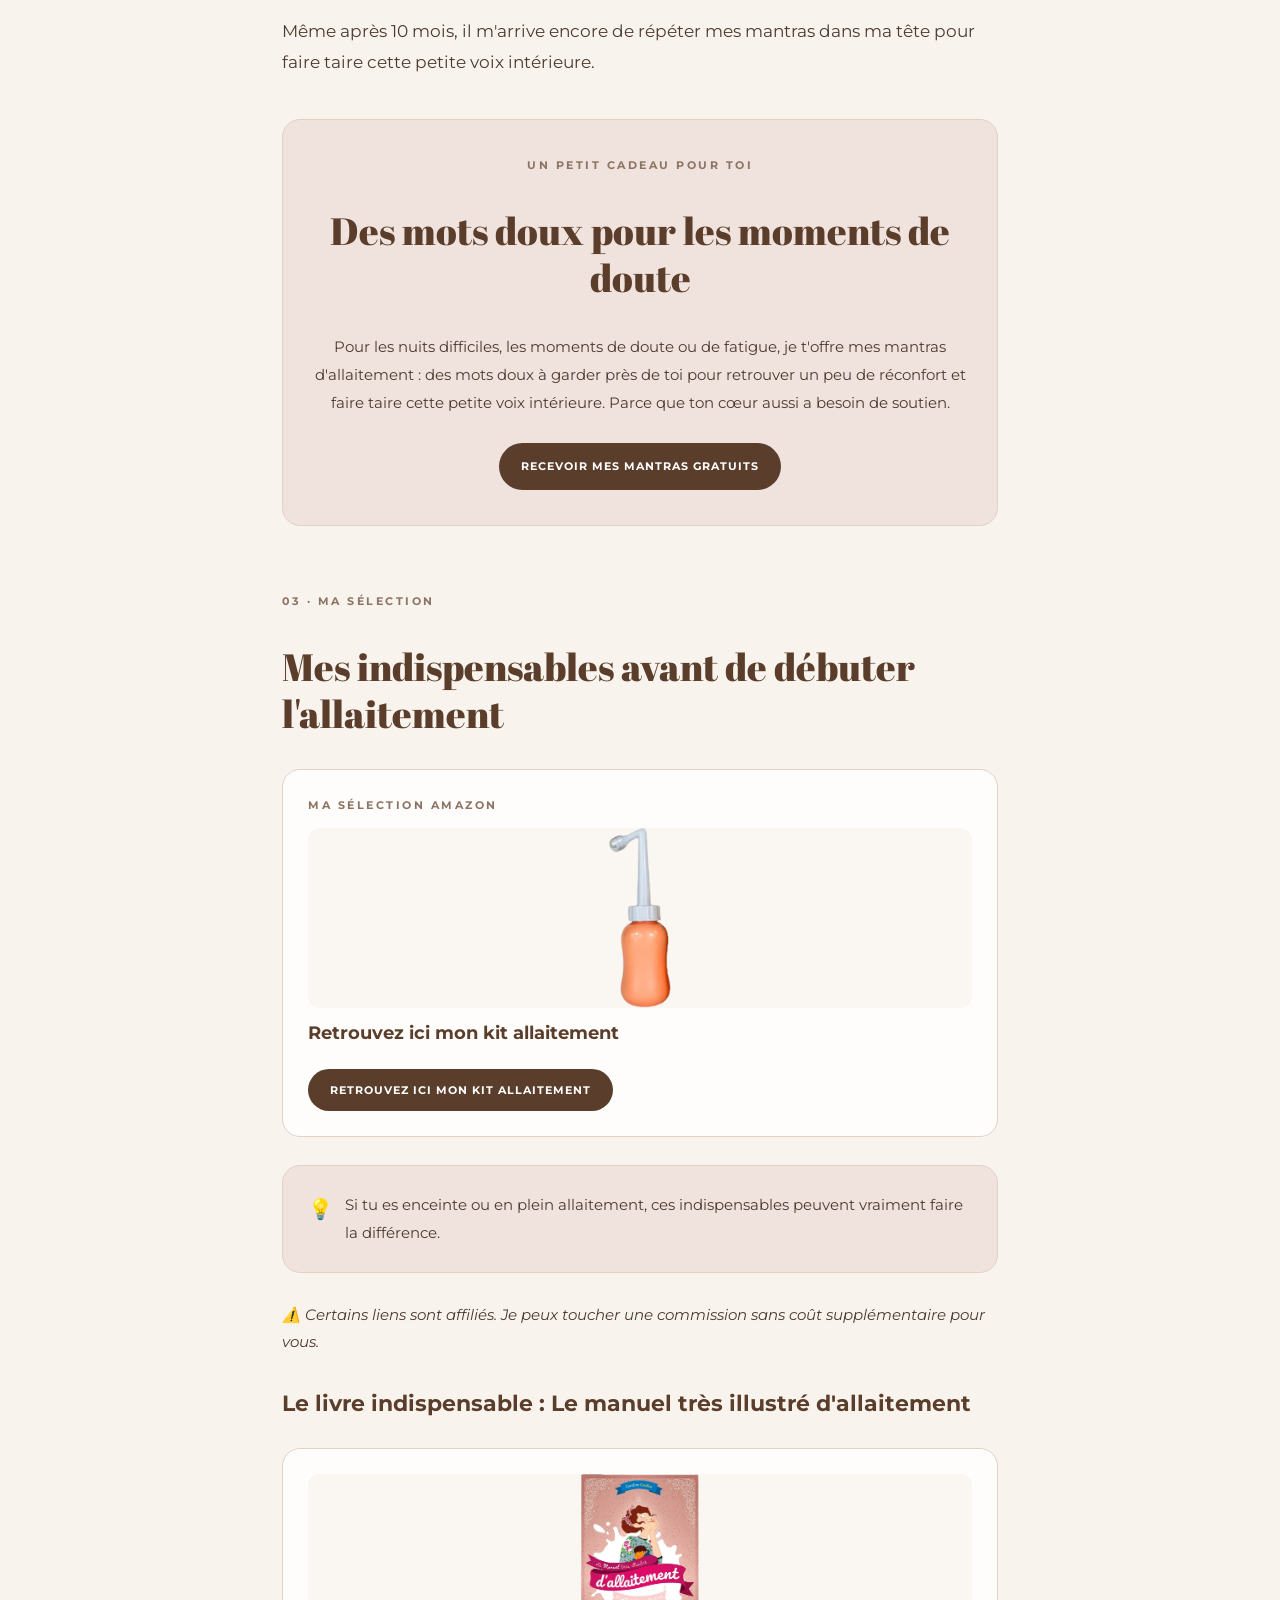
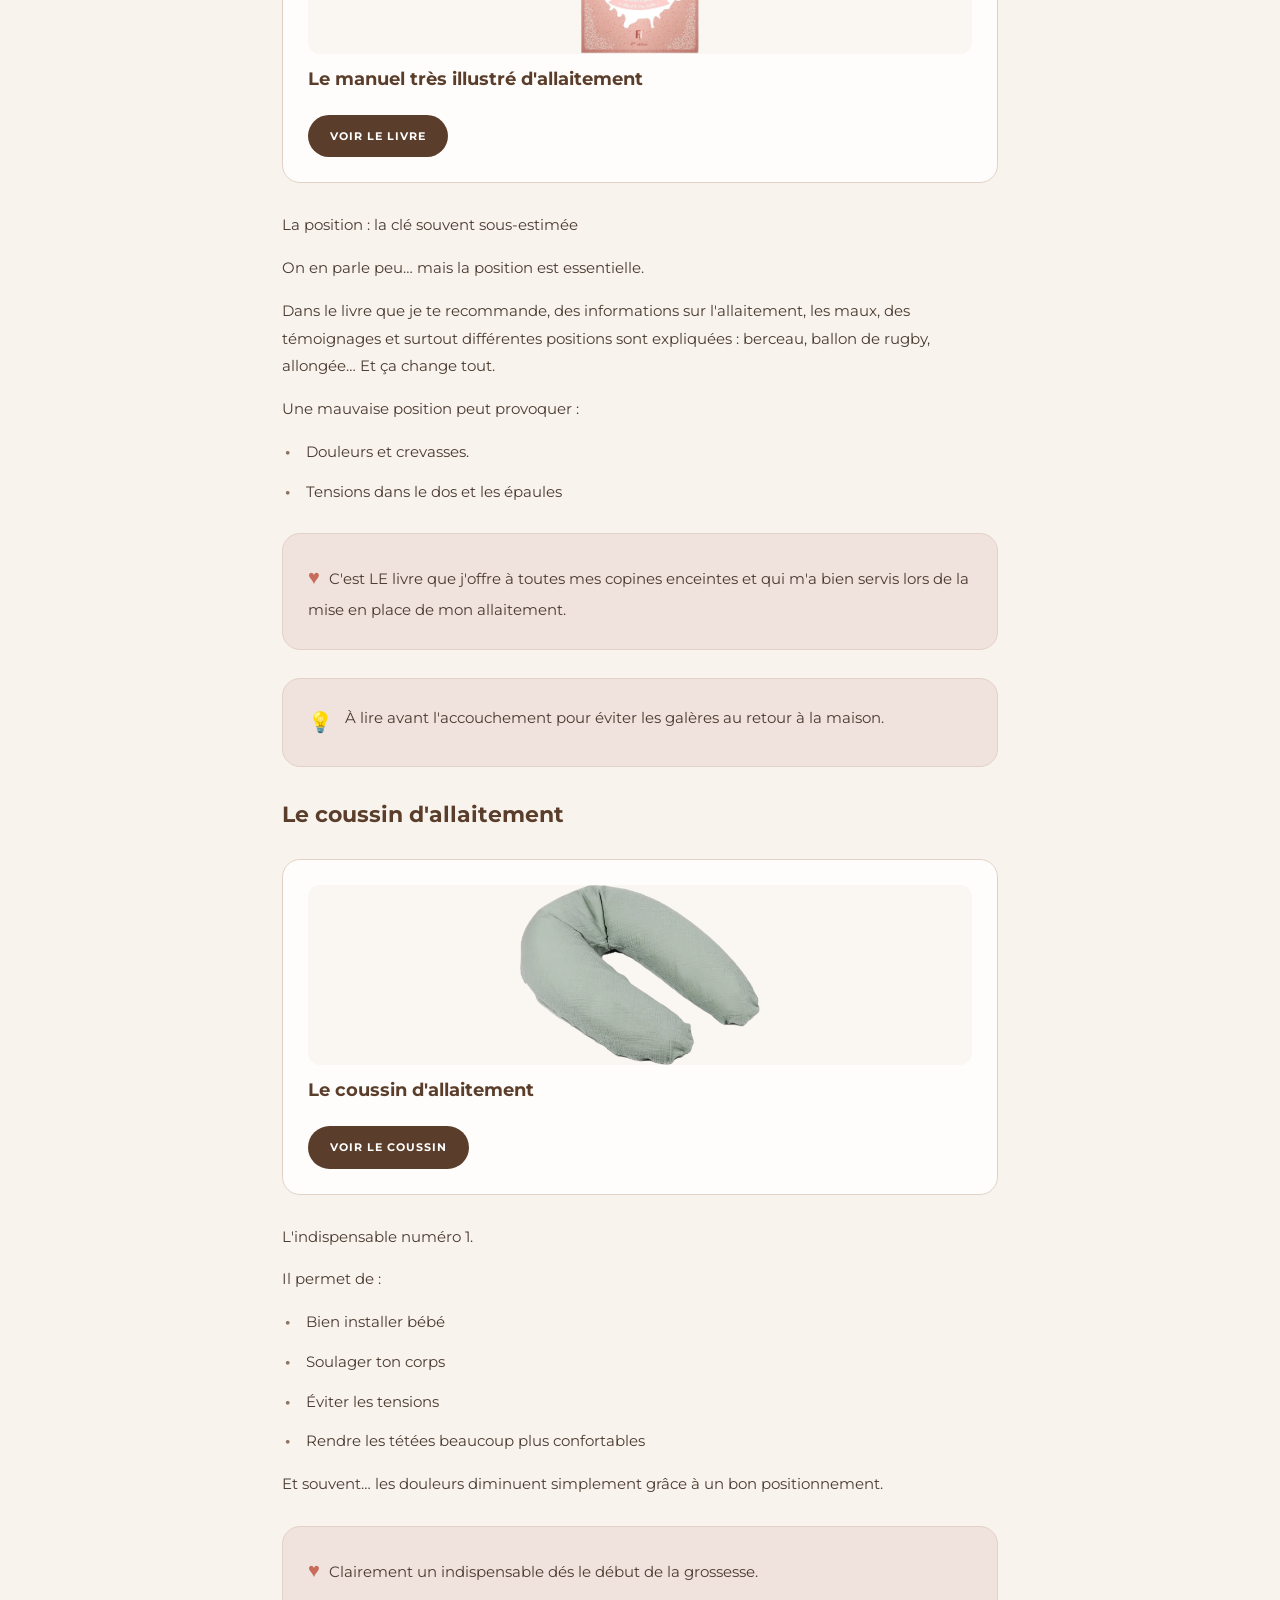
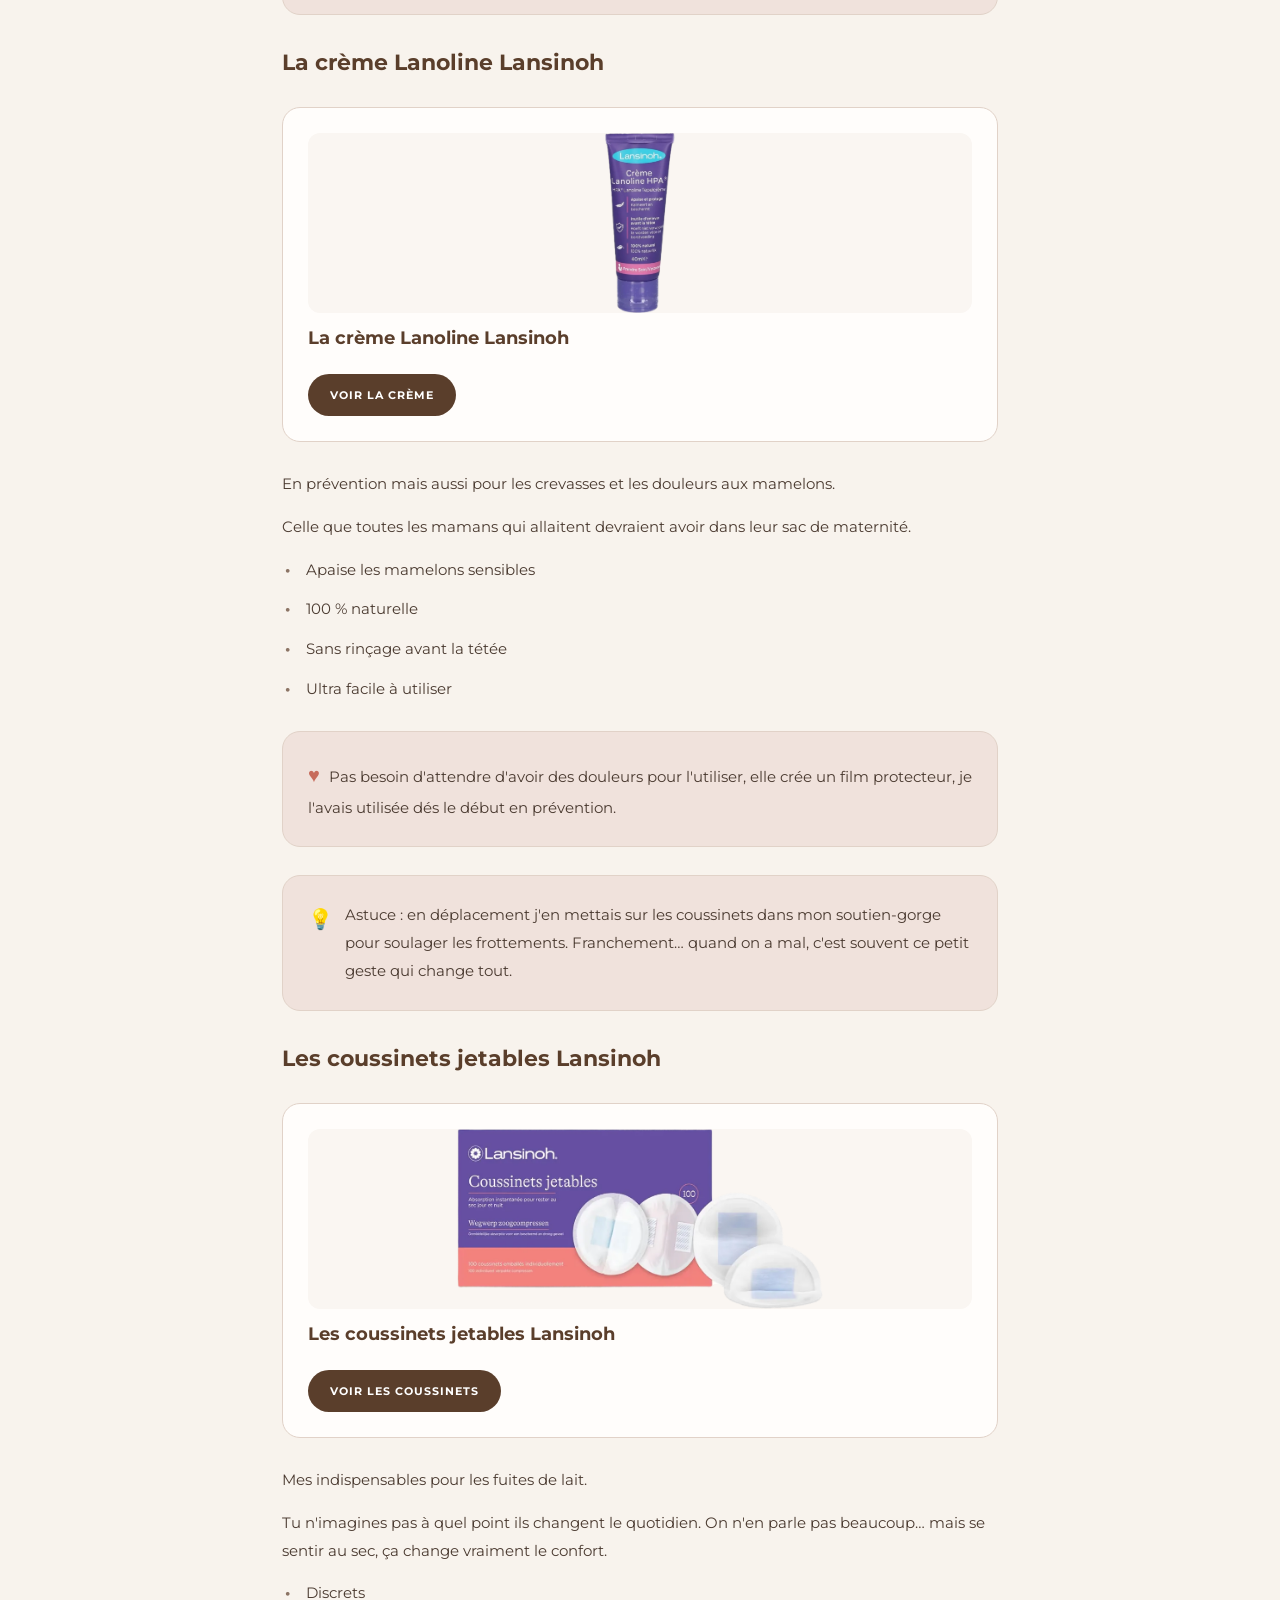
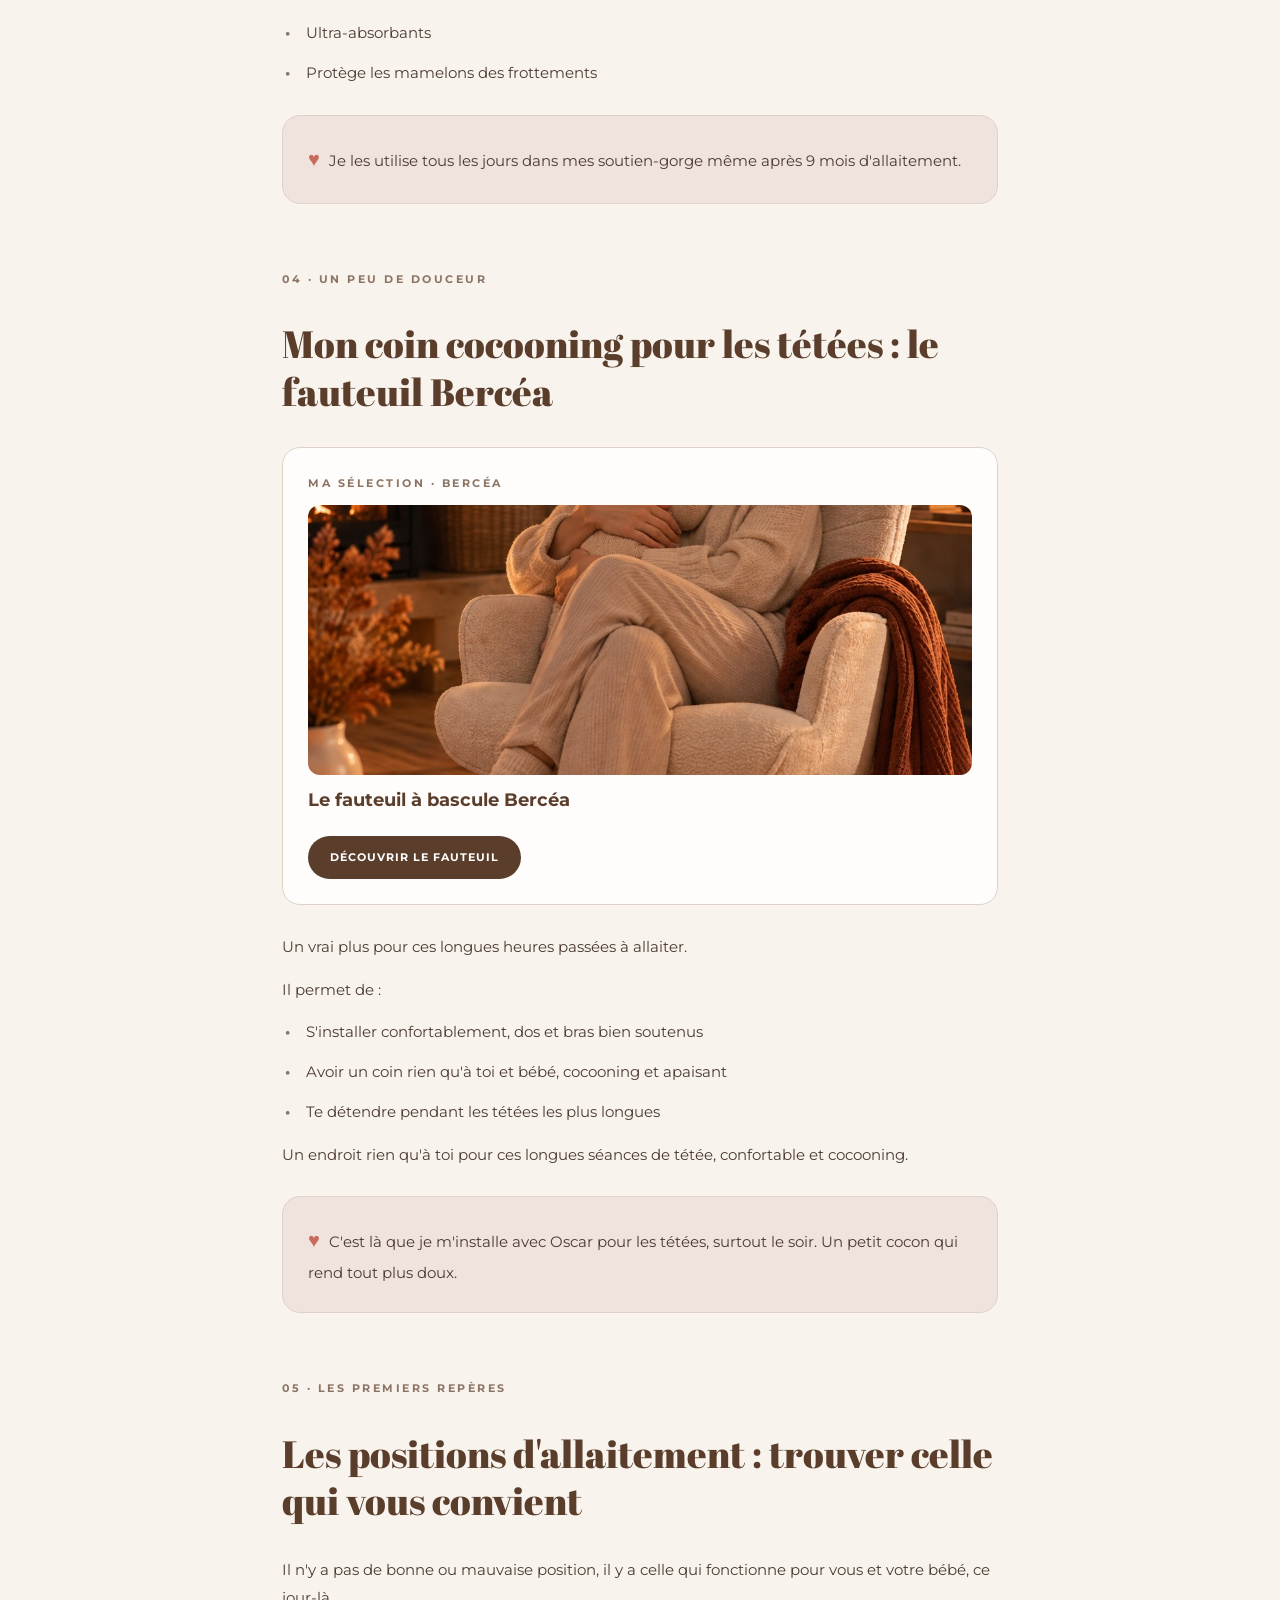
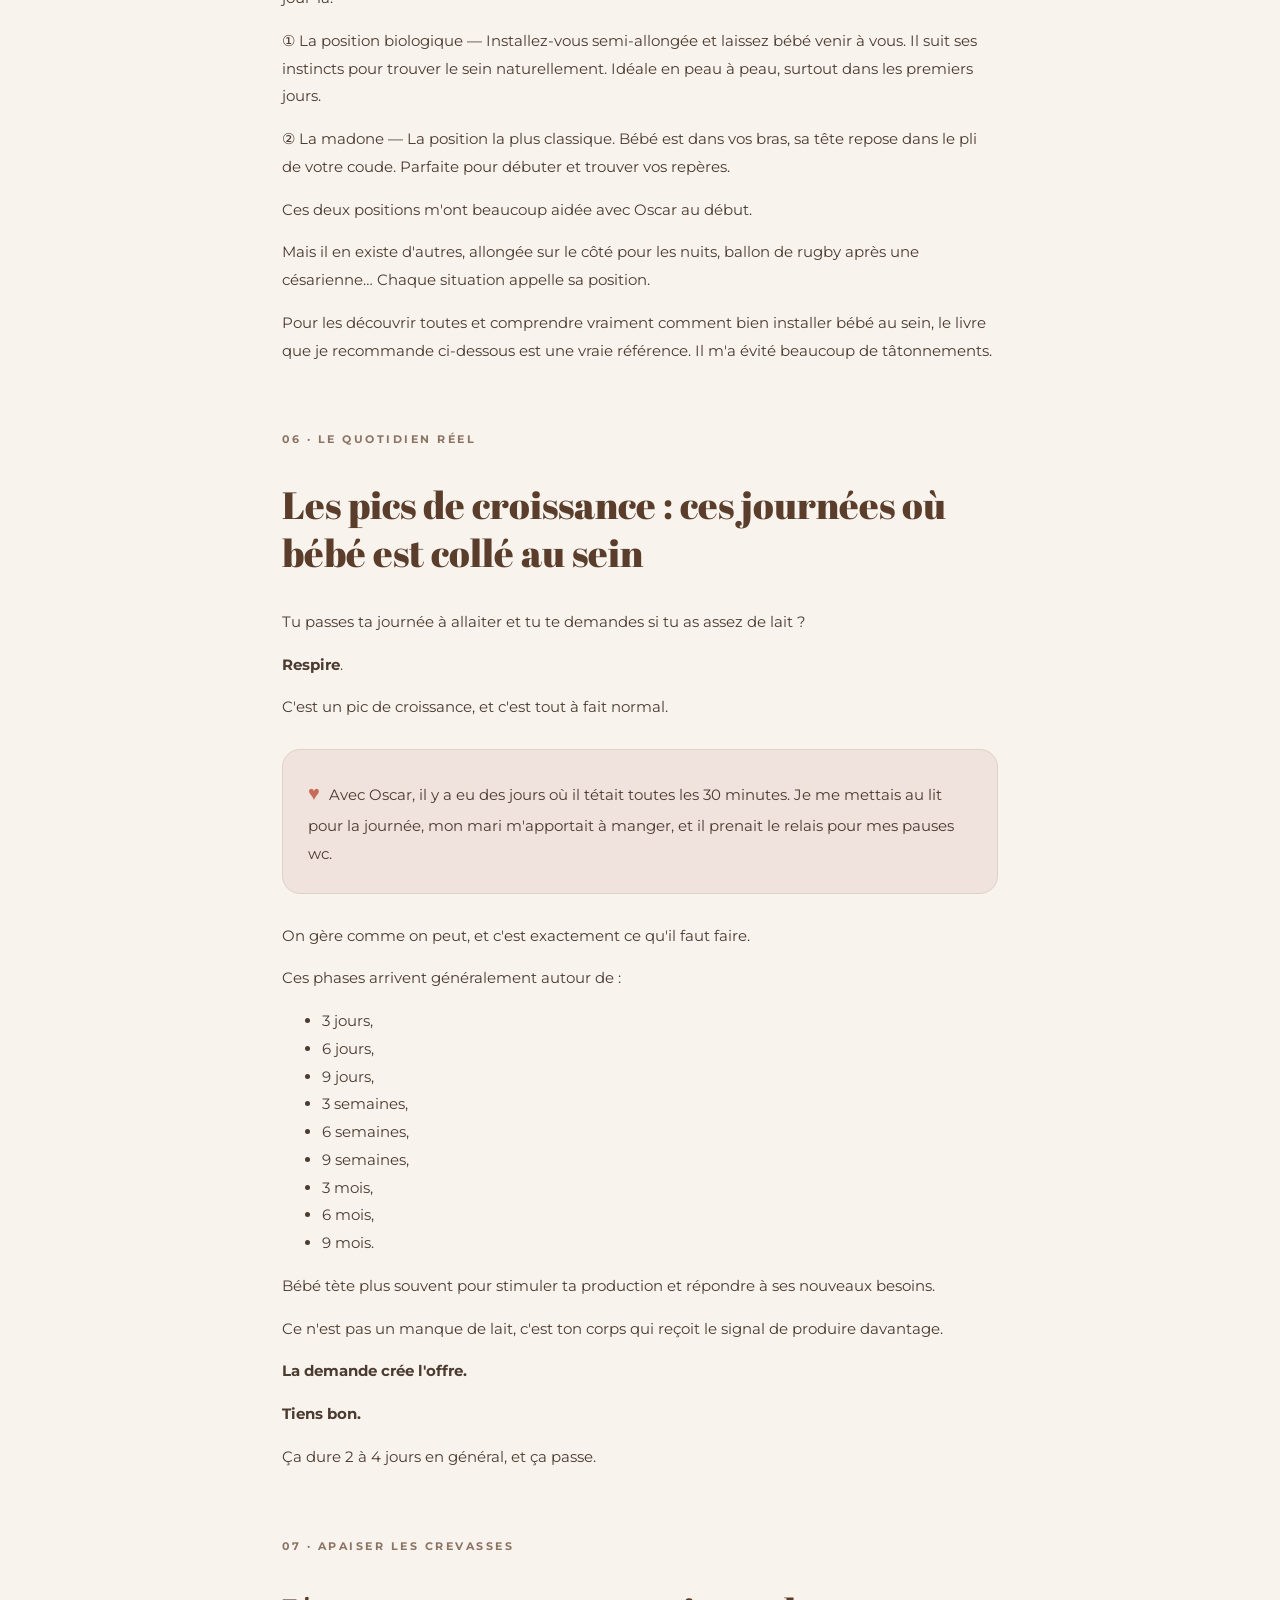
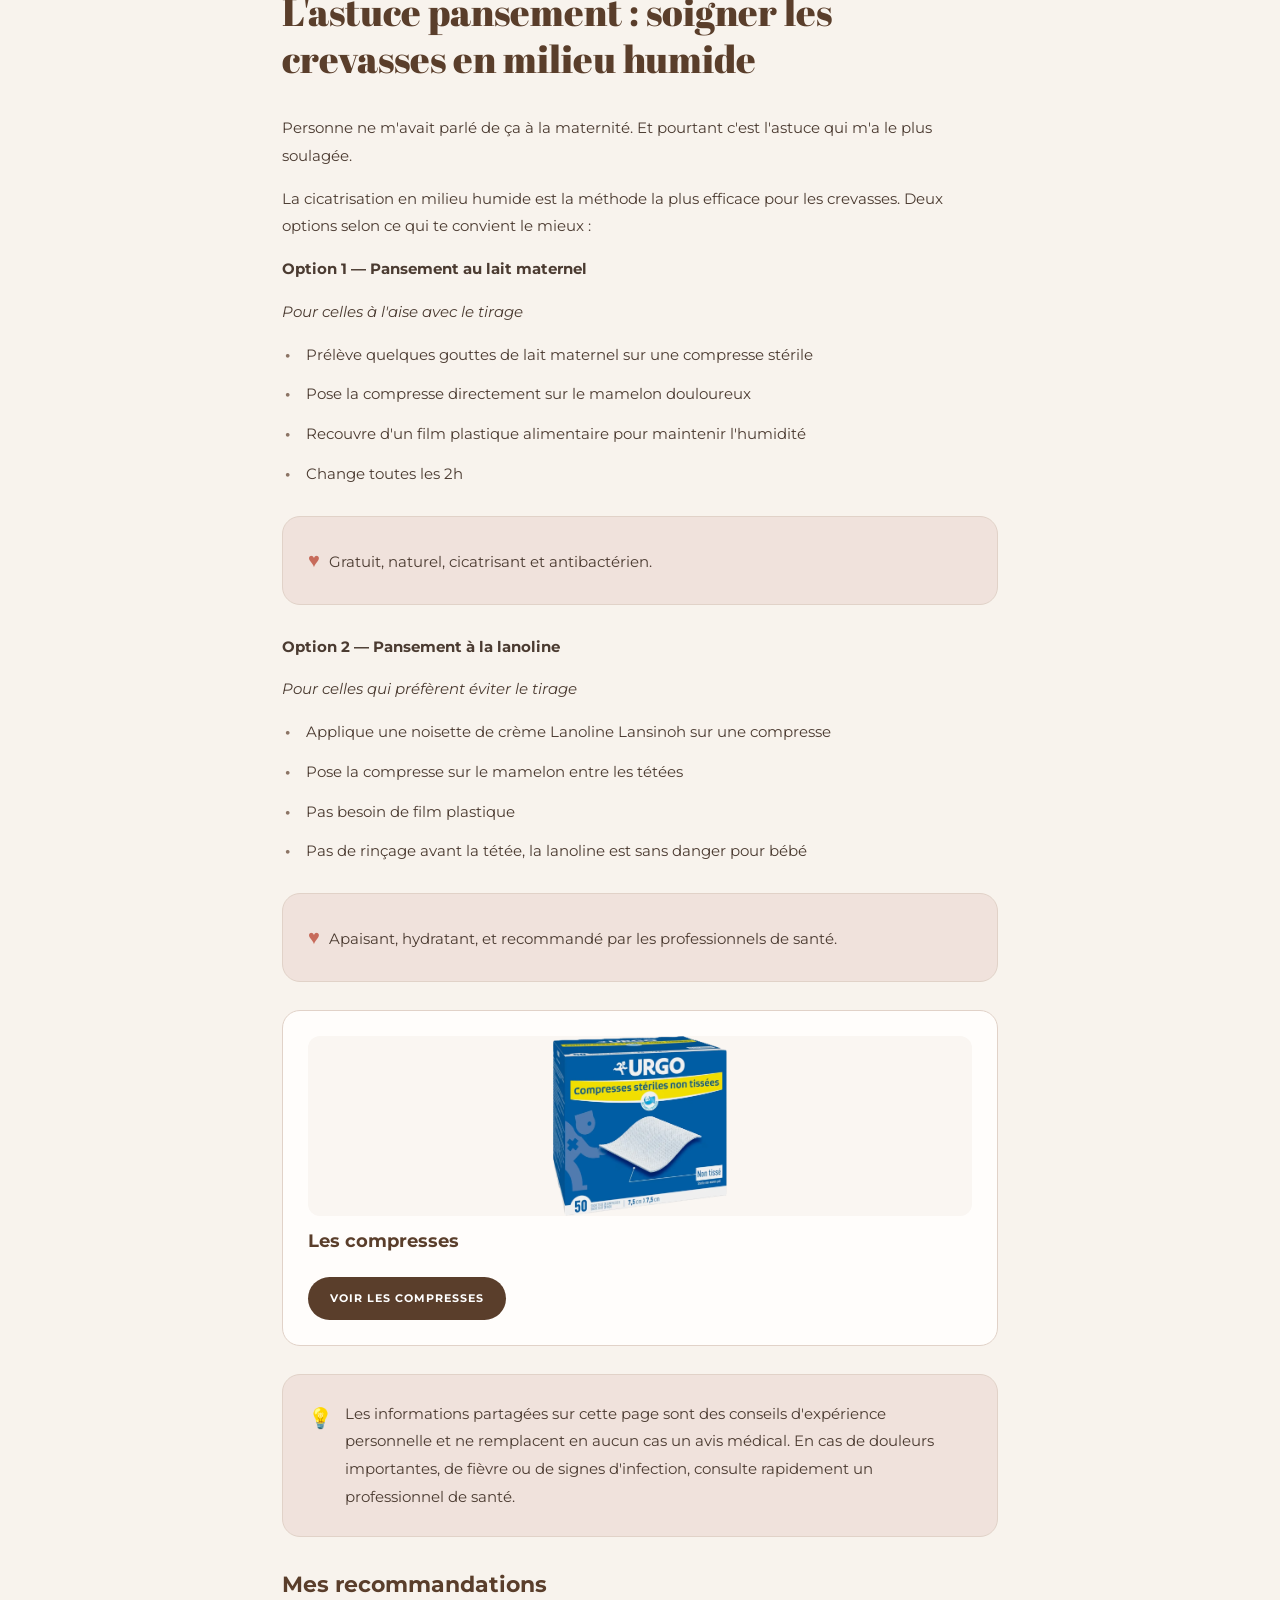
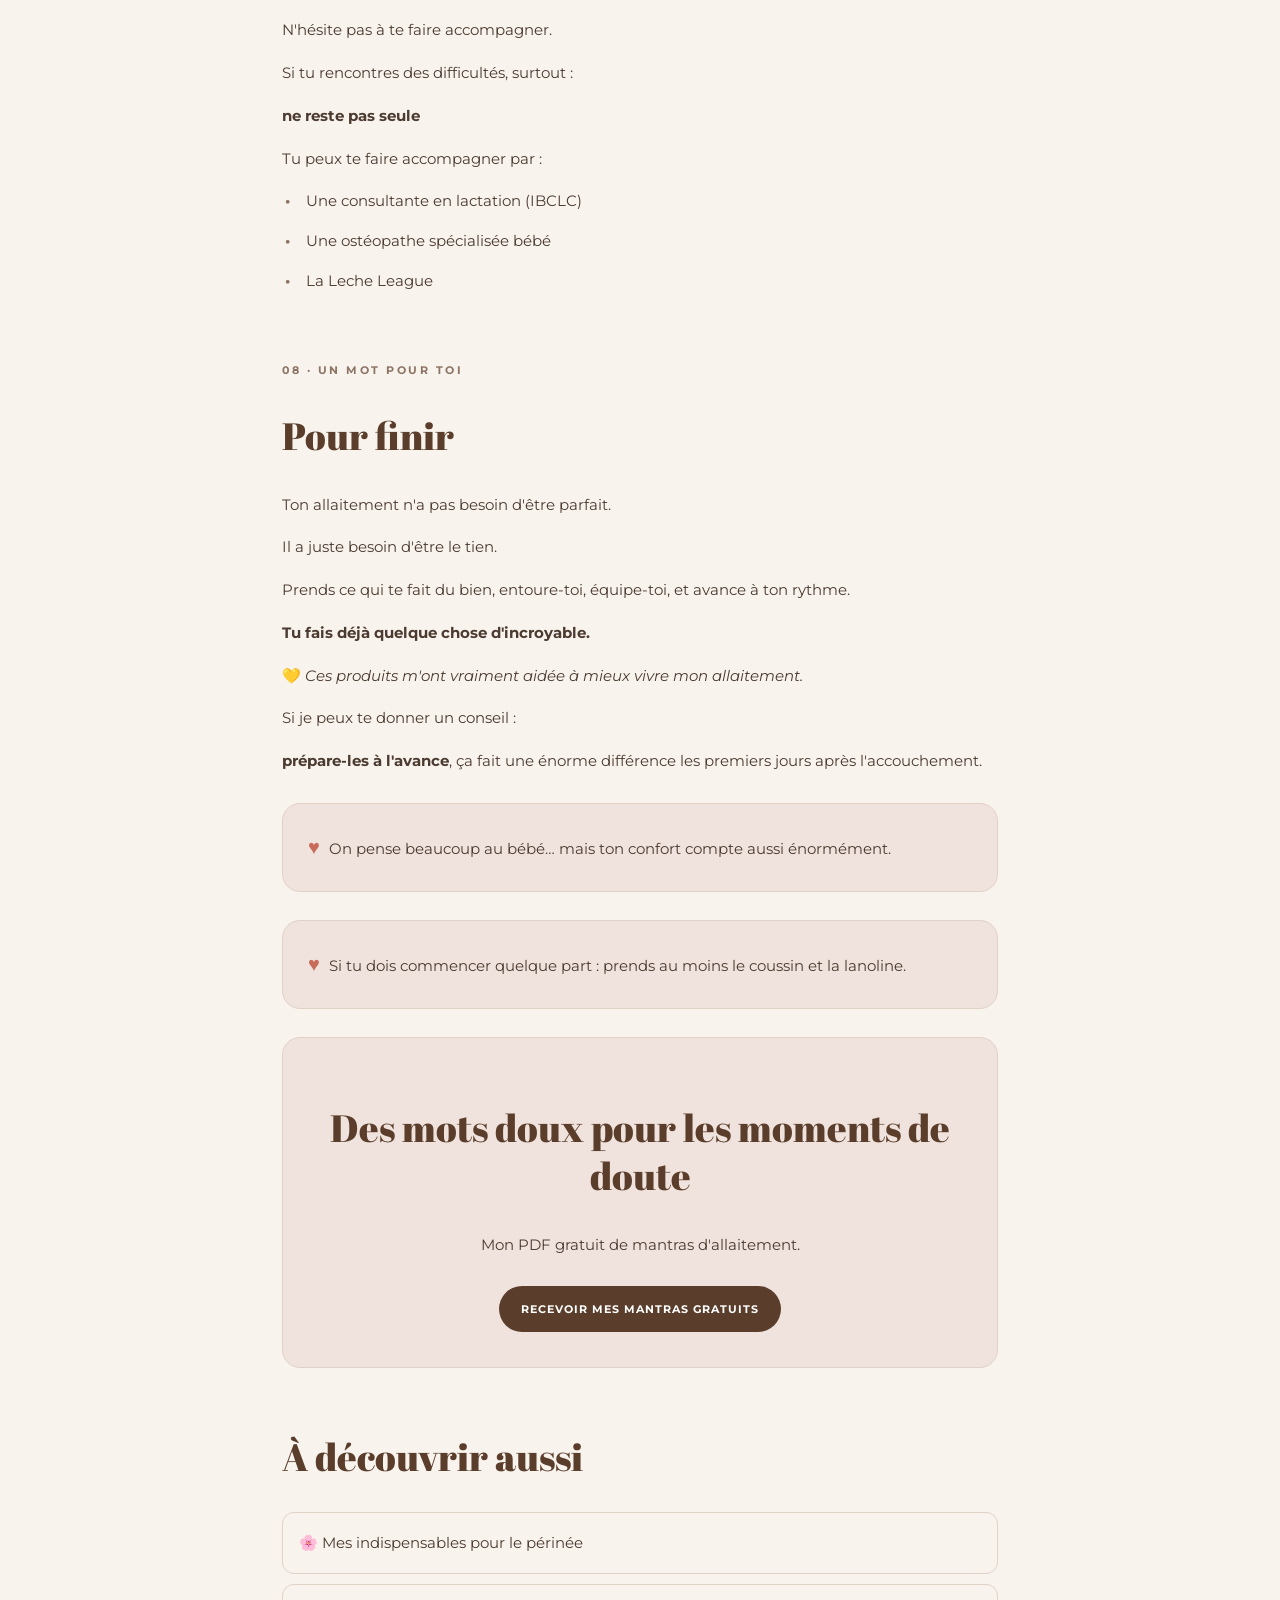
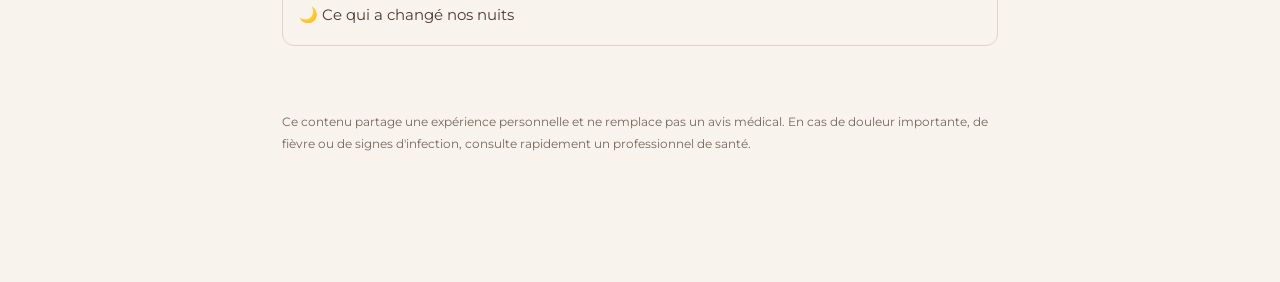
==== commit 10db1282: "Afficher les sept photos produits dans les encadrés de l'article allaitement" ====
--- a/blog/mes-indispensables-allaitement/index.html
+++ b/blog/mes-indispensables-allaitement/index.html
@@ -1,4 +1,4 @@
-<!doctype html><html lang="fr"><head><meta charset="utf-8"><meta name="viewport" content="width=device-width,initial-scale=1"><title>Mes indispensables pour l'allaitement | Mamjiz</title><meta name="description" content="Allaitement : mes conseils de maman, mes indispensables et mes mantras gratuits."><link href="https://fonts.googleapis.com/css2?family=Abril+Fatface&family=Montserrat:wght@400;500;600;700&display=swap" rel="stylesheet"><style>:root{--bg:#f8f3ed;--brown:#5a3e2b;--pink:#f0e2dc}*{box-sizing:border-box}html{scroll-behavior:smooth}body{margin:0;background:var(--bg);color:#4b3b31;font:15px/1.85 Montserrat,sans-serif}a{color:inherit}header{position:sticky;top:0;background:#f8f3edf5;border-bottom:1px solid #e2d6cc;padding:13px 5%;display:flex;align-items:center;justify-content:space-between;z-index:5}.brand{font:28px 'Abril Fatface',serif;text-decoration:none;color:var(--brown)}header a:last-child{font-size:11px;font-weight:700;text-decoration:none;border:1px solid var(--brown);padding:9px 15px;border-radius:25px}main{max-width:760px;padding:0 22px 115px;margin:auto}.hero{text-align:center;padding:65px 0 35px}.eyebrow{font-size:11px;text-transform:uppercase;letter-spacing:2.5px;font-weight:700;color:#8c7465}h1,h2{font-family:'Abril Fatface',Georgia,serif;color:var(--brown);font-weight:400;line-height:1.25}h1{font-size:clamp(39px,8vw,65px);margin:22px 0}h2{font-size:clamp(29px,5vw,38px)}.hero p{max-width:520px;margin:auto}.illustration{height:240px;margin:36px auto 0;border-radius:150px 150px 16px 16px;background:radial-gradient(circle,#f9e9de 0 25%,#e9c8bb 26% 50%,#d3c3b2 51%);display:grid;place-items:center;font-size:85px;max-width:510px}.intro{font-size:17px;margin:40px 0}.intro p{margin:0 0 23px}.highlight{font:27px 'Abril Fatface',serif;color:var(--brown)}.gift,.tip,.product,.toc{border:1px solid #e1d2c8;border-radius:18px;padding:25px;margin:28px 0}.gift,.tip{background:var(--pink)}.gift{text-align:center;padding:35px 25px}.btn{display:inline-block;background:var(--brown);color:#fff;border-radius:40px;text-decoration:none;text-transform:uppercase;font-size:11px;letter-spacing:1px;font-weight:700;padding:13px 22px;margin-top:12px}.toc a{display:block;text-decoration:none;border-bottom:1px solid #e3d7cd;padding:8px 0}.toc a:last-child{border:0}section{margin:65px 0;scroll-margin-top:95px}.product{background:#fffdfb}.product strong{font-size:18px;color:var(--brown)}.small{font-size:12px;color:#77665c}.related a{display:block;margin:10px 0;padding:16px;border:1px solid #e1d2c8;border-radius:12px;text-decoration:none}.bottom{display:none}@media(max-width:650px){.hero{padding-top:45px}.intro{font-size:15px}.bottom{display:flex;justify-content:space-around;position:fixed;bottom:12px;left:12px;right:12px;border-radius:40px;background:#fffcf8f5;box-shadow:0 4px 25px #473a2b30;padding:11px 5px;z-index:8}.bottom a{text-decoration:none;font-size:11px;text-align:center}.bottom span{display:block;font-size:21px}.bottom .active{background:var(--brown);color:white;border-radius:25px;padding:0 16px}}.story .symbol,.advice .symbol{display:inline-block;margin-right:9px;color:#c76b5b;font-size:20px;font-style:normal}.tip.story,.tip.advice{font-style:normal}.tip.story i,.tip.advice i{font-style:normal}.check{position:relative;padding-left:24px;border-left:0;margin:12px 0}.check::before{content:"•";position:absolute;left:3px;top:0;color:#8c7465;font-weight:700}.article-list{padding-left:24px}.product .btn{margin-top:16px}.product p{margin-bottom:12px}.toc{line-height:1.7}.product{display:flex;flex-direction:column;align-items:flex-start;gap:12px;min-width:0;overflow-wrap:anywhere}.product strong{display:block;line-height:1.5;max-width:100%}.product .btn{display:inline-flex;align-items:center;justify-content:center;max-width:100%;white-space:normal;text-align:center;margin-top:10px;line-height:1.5}.product p{margin:0}.tip.advice{display:flex;align-items:flex-start;gap:12px;overflow-wrap:anywhere}.tip.advice .symbol{flex:0 0 auto;margin-right:0}.tip.advice>span:last-child{min-width:0;flex:1}.tip.story{overflow-wrap:anywhere}section h3{font-size:22px;line-height:1.45;color:var(--brown);margin:32px 0 16px}header{background:#f8f3ed;box-shadow:0 1px 0 #e2d6cc}@media(max-width:650px){.product{padding:24px 22px}.product .btn{font-size:11px;padding:13px 20px}section h3{font-size:20px}}</style></head><body><header><a class="brand" href="/">Mamjiz ♡</a><a href="https://mamjiz-57dzkx.subscribepage.io">CADEAU GRATUIT ♡</a></header><main><div class="hero"><div class="eyebrow">Allaitement · Mon carnet de maman</div><h1>Mes indispensables pour l'allaitement</h1><p>Ce qui m'a vraiment aidée avec Oscar, entre les premières douleurs, les nuits courtes et les moments tout doux.</p><div class="illustration" role="img" aria-label="Illustration maternité">🤱🏻</div></div><div class="toc"><div class="eyebrow">Dans cet article</div><a href="#introduction">01 · Introduction</a><a href="#cadeau">02 · Mes mantras</a><a href="#essentiels">03 · Mes indispensables avant de débuter l'allaitement</a><a href="#coin">04 · Mon coin cocooning pour les tétées : le fauteuil Bercéa</a><a href="#positions">05 · Les positions d'allaitement : trouver celle qui vous convient</a><a href="#pics">06 · Les pics de croissance : ces journées où bébé est collé au sein</a><a href="#douleurs">07 · L'astuce pansement : soigner les crevasses en milieu humide</a><a href="#mot">08 · Pour finir</a></div><div class="intro" id="introduction"><p>L'allaitement, c'est beau. Mais personne ne t'a dit que ça pouvait faire aussi mal.</p><p>Crevasses, douleurs, doutes… et ces nuits à 3h du matin où ton bébé se réveille pour la 6e fois, où tu te demandes si ça va être comme ça tous les jours.</p><p>Ces pensées négatives qui s'installent… elles sont normales.</p><p>L'allaitement, c'est un don de soi.</p><p>Immense.</p><p>Et personne ne t'en parle vraiment.</p><p>J'y suis passée aussi.</p><p>Même après 10 mois, il m'arrive encore de répéter mes mantras dans ma tête pour faire taire cette petite voix intérieure.</p></div><div class="gift" id="cadeau"><div class="eyebrow">Un petit cadeau pour toi</div><h2>Des mots doux pour les moments de doute</h2><p>Pour les nuits difficiles, les moments de doute ou de fatigue, je t'offre mes mantras d'allaitement : des mots doux à garder près de toi pour retrouver un peu de réconfort et faire taire cette petite voix intérieure. Parce que ton cœur aussi a besoin de soutien.</p><a class="btn" href="https://mamjiz-57dzkx.subscribepage.io">Recevoir mes mantras gratuits</a></div><section id="essentiels"><div class="eyebrow">03 · Ma sélection</div><h2>Mes indispensables avant de débuter l'allaitement</h2><div class="product"><div class="eyebrow">Ma sélection Amazon</div><strong>Retrouvez ici mon kit allaitement</strong><a class="btn" href="https://www.amazon.fr/shop/influencer-59a5bf6d/list/2LJ00N0OHN2MR?ref_=aip_sf_list_spv_ons_mixed_m_lspvrd" target="_blank" rel="sponsored noopener">Retrouvez ici mon kit allaitement</a></div><div class="tip advice"><span class="symbol">💡</span><i>Si tu es enceinte ou en plein allaitement, ces indispensables peuvent vraiment faire la différence.</i></div><p><i>⚠️ Certains liens sont affiliés. Je peux toucher une commission sans coût supplémentaire pour vous.</i></p><h3>Le livre indispensable : Le manuel très illustré d'allaitement</h3><div class="product"><strong>Le manuel très illustré d'allaitement</strong><a class="btn" href="https://link.amazon/B06AhzNzn" target="_blank" rel="sponsored noopener">Voir le livre</a></div><p>La position : la clé souvent sous-estimée</p><p>On en parle peu… mais la position est essentielle.</p><p>Dans le livre que je te recommande, des informations sur l'allaitement, les maux, des témoignages et surtout différentes positions sont expliquées : berceau, ballon de rugby, allongée… Et ça change tout.</p><p>Une mauvaise position peut provoquer :</p><p class="check">Douleurs et crevasses.</p><p class="check">Tensions dans le dos et les épaules</p><div class="tip story"><span class="symbol">♥</span><i>C'est LE livre que j'offre à toutes mes copines enceintes et qui m'a bien servis lors de la mise en place de mon allaitement.</i></div><div class="tip advice"><span class="symbol">💡</span><span>À lire avant l'accouchement pour éviter les galères au retour à la maison.</span></div><h3>Le coussin d'allaitement</h3><div class="product"><strong>Le coussin d'allaitement</strong><a class="btn" href="https://link.amazon/B03KrnDSi" target="_blank" rel="sponsored noopener">Voir le coussin</a></div><p>L'indispensable numéro 1.</p><p>Il permet de :</p><p class="check">Bien installer bébé</p><p class="check">Soulager ton corps</p><p class="check">Éviter les tensions</p><p class="check">Rendre les tétées beaucoup plus confortables</p><p>Et souvent… les douleurs diminuent simplement grâce à un bon positionnement.</p><div class="tip story"><span class="symbol">♥</span><i>Clairement un indispensable dés le début de la grossesse.</i></div><h3>La crème Lanoline Lansinoh</h3><div class="product"><strong>La crème Lanoline Lansinoh</strong><a class="btn" href="https://link.amazon/B0b5v0ji0" target="_blank" rel="sponsored noopener">Voir la crème</a></div><p>En prévention mais aussi pour les crevasses et les douleurs aux mamelons.</p><p>Celle que toutes les mamans qui allaitent devraient avoir dans leur sac de maternité.</p><p class="check">Apaise les mamelons sensibles</p><p class="check">100 % naturelle</p><p class="check">Sans rinçage avant la tétée</p><p class="check">Ultra facile à utiliser</p><div class="tip story"><span class="symbol">♥</span><i>Pas besoin d'attendre d'avoir des douleurs pour l'utiliser, elle crée un film protecteur, je l'avais utilisée dés le début en prévention.</i></div><div class="tip advice"><span class="symbol">💡</span><span>Astuce : en déplacement j'en mettais sur les coussinets dans mon soutien-gorge pour soulager les frottements. Franchement… quand on a mal, c'est souvent ce petit geste qui change tout.</span></div><h3>Les coussinets jetables Lansinoh</h3><div class="product"><strong>Les coussinets jetables Lansinoh</strong><a class="btn" href="https://link.amazon/B04uDqCm7" target="_blank" rel="sponsored noopener">Voir les coussinets</a></div><p>Mes indispensables pour les fuites de lait.</p><p>Tu n'imagines pas à quel point ils changent le quotidien. On n'en parle pas beaucoup… mais se sentir au sec, ça change vraiment le confort.</p><p class="check">Discrets</p><p class="check">Ultra-absorbants</p><p class="check">Protège les mamelons des frottements</p><div class="tip story"><span class="symbol">♥</span><i>Je les utilise tous les jours dans mes soutien-gorge même après 9 mois d'allaitement.</i></div></section><section id="coin"><div class="eyebrow">04 · Un peu de douceur</div><h2>Mon coin cocooning pour les tétées : le fauteuil Bercéa</h2><div class="product"><div class="eyebrow">Ma sélection · Bercéa</div><strong>Le fauteuil à bascule Bercéa</strong><a class="btn" href="https://bercea.shop/products/fauteuil-a-bascule-bercea-cocon-en-tissu-bouclette-ecru?utm_source=notion&utm_medium=affiliate&utm_campaign=allaitement" target="_blank" rel="sponsored noopener">Découvrir le fauteuil</a></div><p>Un vrai plus pour ces longues heures passées à allaiter.</p><p>Il permet de :</p><p class="check">S'installer confortablement, dos et bras bien soutenus</p><p class="check">Avoir un coin rien qu'à toi et bébé, cocooning et apaisant</p><p class="check">Te détendre pendant les tétées les plus longues</p><p>Un endroit rien qu'à toi pour ces longues séances de tétée, confortable et cocooning.</p><div class="tip story"><span class="symbol">♥</span><i>C'est là que je m'installe avec Oscar pour les tétées, surtout le soir. Un petit cocon qui rend tout plus doux.</i></div></section><section id="positions"><div class="eyebrow">05 · Les premiers repères</div><h2>Les positions d'allaitement : trouver celle qui vous convient</h2><p>Il n'y a pas de bonne ou mauvaise position, il y a celle qui fonctionne pour vous et votre bébé, ce jour-là.</p><p>① La position biologique — Installez-vous semi-allongée et laissez bébé venir à vous. Il suit ses instincts pour trouver le sein naturellement. Idéale en peau à peau, surtout dans les premiers jours.</p><p>② La madone — La position la plus classique. Bébé est dans vos bras, sa tête repose dans le pli de votre coude. Parfaite pour débuter et trouver vos repères.</p><p>Ces deux positions m'ont beaucoup aidée avec Oscar au début.</p><p>Mais il en existe d'autres, allongée sur le côté pour les nuits, ballon de rugby après une césarienne… Chaque situation appelle sa position.</p><p>Pour les découvrir toutes et comprendre vraiment comment bien installer bébé au sein, le livre que je recommande ci-dessous est une vraie référence. Il m'a évité beaucoup de tâtonnements.</p></section><section id="pics"><div class="eyebrow">06 · Le quotidien réel</div><h2>Les pics de croissance : ces journées où bébé est collé au sein</h2><p>Tu passes ta journée à allaiter et tu te demandes si tu as assez de lait ?</p><p><b>Respire</b>.</p><p>C'est un pic de croissance, et c'est tout à fait normal.</p><div class="tip story"><span class="symbol">♥</span><i>Avec Oscar, il y a eu des jours où il tétait toutes les 30 minutes. Je me mettais au lit pour la journée, mon mari m'apportait à manger, et il prenait le relais pour mes pauses wc.</i></div><p>On gère comme on peut, et c'est exactement ce qu'il faut faire.</p><p>Ces phases arrivent généralement autour de :</p><ul>
+<!doctype html><html lang="fr"><head><meta charset="utf-8"><meta name="viewport" content="width=device-width,initial-scale=1"><title>Mes indispensables pour l'allaitement | Mamjiz</title><meta name="description" content="Allaitement : mes conseils de maman, mes indispensables et mes mantras gratuits."><link href="https://fonts.googleapis.com/css2?family=Abril+Fatface&family=Montserrat:wght@400;500;600;700&display=swap" rel="stylesheet"><style>:root{--bg:#f8f3ed;--brown:#5a3e2b;--pink:#f0e2dc}*{box-sizing:border-box}html{scroll-behavior:smooth}body{margin:0;background:var(--bg);color:#4b3b31;font:15px/1.85 Montserrat,sans-serif}a{color:inherit}header{position:sticky;top:0;background:#f8f3edf5;border-bottom:1px solid #e2d6cc;padding:13px 5%;display:flex;align-items:center;justify-content:space-between;z-index:5}.brand{font:28px 'Abril Fatface',serif;text-decoration:none;color:var(--brown)}header a:last-child{font-size:11px;font-weight:700;text-decoration:none;border:1px solid var(--brown);padding:9px 15px;border-radius:25px}main{max-width:760px;padding:0 22px 115px;margin:auto}.hero{text-align:center;padding:65px 0 35px}.eyebrow{font-size:11px;text-transform:uppercase;letter-spacing:2.5px;font-weight:700;color:#8c7465}h1,h2{font-family:'Abril Fatface',Georgia,serif;color:var(--brown);font-weight:400;line-height:1.25}h1{font-size:clamp(39px,8vw,65px);margin:22px 0}h2{font-size:clamp(29px,5vw,38px)}.hero p{max-width:520px;margin:auto}.illustration{height:240px;margin:36px auto 0;border-radius:150px 150px 16px 16px;background:radial-gradient(circle,#f9e9de 0 25%,#e9c8bb 26% 50%,#d3c3b2 51%);display:grid;place-items:center;font-size:85px;max-width:510px}.intro{font-size:17px;margin:40px 0}.intro p{margin:0 0 23px}.highlight{font:27px 'Abril Fatface',serif;color:var(--brown)}.gift,.tip,.product,.toc{border:1px solid #e1d2c8;border-radius:18px;padding:25px;margin:28px 0}.gift,.tip{background:var(--pink)}.gift{text-align:center;padding:35px 25px}.btn{display:inline-block;background:var(--brown);color:#fff;border-radius:40px;text-decoration:none;text-transform:uppercase;font-size:11px;letter-spacing:1px;font-weight:700;padding:13px 22px;margin-top:12px}.toc a{display:block;text-decoration:none;border-bottom:1px solid #e3d7cd;padding:8px 0}.toc a:last-child{border:0}section{margin:65px 0;scroll-margin-top:95px}.product{background:#fffdfb}.product strong{font-size:18px;color:var(--brown)}.small{font-size:12px;color:#77665c}.related a{display:block;margin:10px 0;padding:16px;border:1px solid #e1d2c8;border-radius:12px;text-decoration:none}.bottom{display:none}@media(max-width:650px){.hero{padding-top:45px}.intro{font-size:15px}.bottom{display:flex;justify-content:space-around;position:fixed;bottom:12px;left:12px;right:12px;border-radius:40px;background:#fffcf8f5;box-shadow:0 4px 25px #473a2b30;padding:11px 5px;z-index:8}.bottom a{text-decoration:none;font-size:11px;text-align:center}.bottom span{display:block;font-size:21px}.bottom .active{background:var(--brown);color:white;border-radius:25px;padding:0 16px}}.story .symbol,.advice .symbol{display:inline-block;margin-right:9px;color:#c76b5b;font-size:20px;font-style:normal}.tip.story,.tip.advice{font-style:normal}.tip.story i,.tip.advice i{font-style:normal}.check{position:relative;padding-left:24px;border-left:0;margin:12px 0}.check::before{content:"•";position:absolute;left:3px;top:0;color:#8c7465;font-weight:700}.article-list{padding-left:24px}.product .btn{margin-top:16px}.product p{margin-bottom:12px}.toc{line-height:1.7}.product{display:flex;flex-direction:column;align-items:flex-start;gap:12px;min-width:0;overflow-wrap:anywhere}.product strong{display:block;line-height:1.5;max-width:100%}.product .btn{display:inline-flex;align-items:center;justify-content:center;max-width:100%;white-space:normal;text-align:center;margin-top:10px;line-height:1.5}.product p{margin:0}.tip.advice{display:flex;align-items:flex-start;gap:12px;overflow-wrap:anywhere}.tip.advice .symbol{flex:0 0 auto;margin-right:0}.tip.advice>span:last-child{min-width:0;flex:1}.tip.story{overflow-wrap:anywhere}section h3{font-size:22px;line-height:1.45;color:var(--brown);margin:32px 0 16px}header{background:#f8f3ed;box-shadow:0 1px 0 #e2d6cc}@media(max-width:650px){.product{padding:24px 22px}.product .btn{font-size:11px;padding:13px 20px}section h3{font-size:20px}}.product-photo{display:block;width:100%;height:180px;object-fit:contain;object-position:center;border-radius:12px;background:#faf6f2}.product-photo-bercea{height:270px;object-fit:cover}@media(max-width:650px){.product-photo{height:165px}.product-photo-bercea{height:245px}}</style></head><body><header><a class="brand" href="/">Mamjiz ♡</a><a href="https://mamjiz-57dzkx.subscribepage.io">CADEAU GRATUIT ♡</a></header><main><div class="hero"><div class="eyebrow">Allaitement · Mon carnet de maman</div><h1>Mes indispensables pour l'allaitement</h1><p>Ce qui m'a vraiment aidée avec Oscar, entre les premières douleurs, les nuits courtes et les moments tout doux.</p><div class="illustration" role="img" aria-label="Illustration maternité">🤱🏻</div></div><div class="toc"><div class="eyebrow">Dans cet article</div><a href="#introduction">01 · Introduction</a><a href="#cadeau">02 · Mes mantras</a><a href="#essentiels">03 · Mes indispensables avant de débuter l'allaitement</a><a href="#coin">04 · Mon coin cocooning pour les tétées : le fauteuil Bercéa</a><a href="#positions">05 · Les positions d'allaitement : trouver celle qui vous convient</a><a href="#pics">06 · Les pics de croissance : ces journées où bébé est collé au sein</a><a href="#douleurs">07 · L'astuce pansement : soigner les crevasses en milieu humide</a><a href="#mot">08 · Pour finir</a></div><div class="intro" id="introduction"><p>L'allaitement, c'est beau. Mais personne ne t'a dit que ça pouvait faire aussi mal.</p><p>Crevasses, douleurs, doutes… et ces nuits à 3h du matin où ton bébé se réveille pour la 6e fois, où tu te demandes si ça va être comme ça tous les jours.</p><p>Ces pensées négatives qui s'installent… elles sont normales.</p><p>L'allaitement, c'est un don de soi.</p><p>Immense.</p><p>Et personne ne t'en parle vraiment.</p><p>J'y suis passée aussi.</p><p>Même après 10 mois, il m'arrive encore de répéter mes mantras dans ma tête pour faire taire cette petite voix intérieure.</p></div><div class="gift" id="cadeau"><div class="eyebrow">Un petit cadeau pour toi</div><h2>Des mots doux pour les moments de doute</h2><p>Pour les nuits difficiles, les moments de doute ou de fatigue, je t'offre mes mantras d'allaitement : des mots doux à garder près de toi pour retrouver un peu de réconfort et faire taire cette petite voix intérieure. Parce que ton cœur aussi a besoin de soutien.</p><a class="btn" href="https://mamjiz-57dzkx.subscribepage.io">Recevoir mes mantras gratuits</a></div><section id="essentiels"><div class="eyebrow">03 · Ma sélection</div><h2>Mes indispensables avant de débuter l'allaitement</h2><div class="product"><div class="eyebrow">Ma sélection Amazon</div><img class="product-photo" src="./douchette.webp" alt="Douchette de soin, accessoire de ma sélection allaitement" loading="lazy" decoding="async"><strong>Retrouvez ici mon kit allaitement</strong><a class="btn" href="https://www.amazon.fr/shop/influencer-59a5bf6d/list/2LJ00N0OHN2MR?ref_=aip_sf_list_spv_ons_mixed_m_lspvrd" target="_blank" rel="sponsored noopener">Retrouvez ici mon kit allaitement</a></div><div class="tip advice"><span class="symbol">💡</span><i>Si tu es enceinte ou en plein allaitement, ces indispensables peuvent vraiment faire la différence.</i></div><p><i>⚠️ Certains liens sont affiliés. Je peux toucher une commission sans coût supplémentaire pour vous.</i></p><h3>Le livre indispensable : Le manuel très illustré d'allaitement</h3><div class="product"><img class="product-photo" src="./livre-allaitement.webp" alt="Couverture du Manuel très illustré d'allaitement" loading="lazy" decoding="async"><strong>Le manuel très illustré d'allaitement</strong><a class="btn" href="https://link.amazon/B06AhzNzn" target="_blank" rel="sponsored noopener">Voir le livre</a></div><p>La position : la clé souvent sous-estimée</p><p>On en parle peu… mais la position est essentielle.</p><p>Dans le livre que je te recommande, des informations sur l'allaitement, les maux, des témoignages et surtout différentes positions sont expliquées : berceau, ballon de rugby, allongée… Et ça change tout.</p><p>Une mauvaise position peut provoquer :</p><p class="check">Douleurs et crevasses.</p><p class="check">Tensions dans le dos et les épaules</p><div class="tip story"><span class="symbol">♥</span><i>C'est LE livre que j'offre à toutes mes copines enceintes et qui m'a bien servis lors de la mise en place de mon allaitement.</i></div><div class="tip advice"><span class="symbol">💡</span><span>À lire avant l'accouchement pour éviter les galères au retour à la maison.</span></div><h3>Le coussin d'allaitement</h3><div class="product"><img class="product-photo" src="./coussin-allaitement.webp" alt="Coussin d'allaitement vert sauge" loading="lazy" decoding="async"><strong>Le coussin d'allaitement</strong><a class="btn" href="https://link.amazon/B03KrnDSi" target="_blank" rel="sponsored noopener">Voir le coussin</a></div><p>L'indispensable numéro 1.</p><p>Il permet de :</p><p class="check">Bien installer bébé</p><p class="check">Soulager ton corps</p><p class="check">Éviter les tensions</p><p class="check">Rendre les tétées beaucoup plus confortables</p><p>Et souvent… les douleurs diminuent simplement grâce à un bon positionnement.</p><div class="tip story"><span class="symbol">♥</span><i>Clairement un indispensable dés le début de la grossesse.</i></div><h3>La crème Lanoline Lansinoh</h3><div class="product"><img class="product-photo" src="./creme-lansinoh.webp" alt="Crème Lanoline Lansinoh" loading="lazy" decoding="async"><strong>La crème Lanoline Lansinoh</strong><a class="btn" href="https://link.amazon/B0b5v0ji0" target="_blank" rel="sponsored noopener">Voir la crème</a></div><p>En prévention mais aussi pour les crevasses et les douleurs aux mamelons.</p><p>Celle que toutes les mamans qui allaitent devraient avoir dans leur sac de maternité.</p><p class="check">Apaise les mamelons sensibles</p><p class="check">100 % naturelle</p><p class="check">Sans rinçage avant la tétée</p><p class="check">Ultra facile à utiliser</p><div class="tip story"><span class="symbol">♥</span><i>Pas besoin d'attendre d'avoir des douleurs pour l'utiliser, elle crée un film protecteur, je l'avais utilisée dés le début en prévention.</i></div><div class="tip advice"><span class="symbol">💡</span><span>Astuce : en déplacement j'en mettais sur les coussinets dans mon soutien-gorge pour soulager les frottements. Franchement… quand on a mal, c'est souvent ce petit geste qui change tout.</span></div><h3>Les coussinets jetables Lansinoh</h3><div class="product"><img class="product-photo" src="./coussinets-lansinoh.webp" alt="Boîte de coussinets jetables Lansinoh" loading="lazy" decoding="async"><strong>Les coussinets jetables Lansinoh</strong><a class="btn" href="https://link.amazon/B04uDqCm7" target="_blank" rel="sponsored noopener">Voir les coussinets</a></div><p>Mes indispensables pour les fuites de lait.</p><p>Tu n'imagines pas à quel point ils changent le quotidien. On n'en parle pas beaucoup… mais se sentir au sec, ça change vraiment le confort.</p><p class="check">Discrets</p><p class="check">Ultra-absorbants</p><p class="check">Protège les mamelons des frottements</p><div class="tip story"><span class="symbol">♥</span><i>Je les utilise tous les jours dans mes soutien-gorge même après 9 mois d'allaitement.</i></div></section><section id="coin"><div class="eyebrow">04 · Un peu de douceur</div><h2>Mon coin cocooning pour les tétées : le fauteuil Bercéa</h2><div class="product"><div class="eyebrow">Ma sélection · Bercéa</div><img class="product-photo product-photo-bercea" src="./file_00000000adac8210bc5c0dcccc26cb09.jpg" alt="Maman et bébé dans le fauteuil à bascule Bercéa près de la cheminée" loading="lazy" decoding="async"><strong>Le fauteuil à bascule Bercéa</strong><a class="btn" href="https://bercea.shop/products/fauteuil-a-bascule-bercea-cocon-en-tissu-bouclette-ecru?utm_source=notion&utm_medium=affiliate&utm_campaign=allaitement" target="_blank" rel="sponsored noopener">Découvrir le fauteuil</a></div><p>Un vrai plus pour ces longues heures passées à allaiter.</p><p>Il permet de :</p><p class="check">S'installer confortablement, dos et bras bien soutenus</p><p class="check">Avoir un coin rien qu'à toi et bébé, cocooning et apaisant</p><p class="check">Te détendre pendant les tétées les plus longues</p><p>Un endroit rien qu'à toi pour ces longues séances de tétée, confortable et cocooning.</p><div class="tip story"><span class="symbol">♥</span><i>C'est là que je m'installe avec Oscar pour les tétées, surtout le soir. Un petit cocon qui rend tout plus doux.</i></div></section><section id="positions"><div class="eyebrow">05 · Les premiers repères</div><h2>Les positions d'allaitement : trouver celle qui vous convient</h2><p>Il n'y a pas de bonne ou mauvaise position, il y a celle qui fonctionne pour vous et votre bébé, ce jour-là.</p><p>① La position biologique — Installez-vous semi-allongée et laissez bébé venir à vous. Il suit ses instincts pour trouver le sein naturellement. Idéale en peau à peau, surtout dans les premiers jours.</p><p>② La madone — La position la plus classique. Bébé est dans vos bras, sa tête repose dans le pli de votre coude. Parfaite pour débuter et trouver vos repères.</p><p>Ces deux positions m'ont beaucoup aidée avec Oscar au début.</p><p>Mais il en existe d'autres, allongée sur le côté pour les nuits, ballon de rugby après une césarienne… Chaque situation appelle sa position.</p><p>Pour les découvrir toutes et comprendre vraiment comment bien installer bébé au sein, le livre que je recommande ci-dessous est une vraie référence. Il m'a évité beaucoup de tâtonnements.</p></section><section id="pics"><div class="eyebrow">06 · Le quotidien réel</div><h2>Les pics de croissance : ces journées où bébé est collé au sein</h2><p>Tu passes ta journée à allaiter et tu te demandes si tu as assez de lait ?</p><p><b>Respire</b>.</p><p>C'est un pic de croissance, et c'est tout à fait normal.</p><div class="tip story"><span class="symbol">♥</span><i>Avec Oscar, il y a eu des jours où il tétait toutes les 30 minutes. Je me mettais au lit pour la journée, mon mari m'apportait à manger, et il prenait le relais pour mes pauses wc.</i></div><p>On gère comme on peut, et c'est exactement ce qu'il faut faire.</p><p>Ces phases arrivent généralement autour de :</p><ul>
 <li>
 3 jours, 
 </li>
@@ -26,4 +26,4 @@
 <li>
 9 mois.
 </li>
-</ul><p>Bébé tète plus souvent pour stimuler ta production et répondre à ses nouveaux besoins.</p><p>Ce n'est pas un manque de lait, c'est ton corps qui reçoit le signal de produire davantage.</p><p><b>La demande crée l'offre.</b></p><p><b>Tiens bon. </b></p><p>Ça dure 2 à 4 jours en général, et ça passe.</p></section><section id="douleurs"><div class="eyebrow">07 · Apaiser les crevasses</div><h2>L'astuce pansement : soigner les crevasses en milieu humide</h2><p>Personne ne m'avait parlé de ça à la maternité. Et pourtant c'est l'astuce qui m'a le plus soulagée.</p><p>La cicatrisation en milieu humide est la méthode la plus efficace pour les crevasses. Deux options selon ce qui te convient le mieux :</p><p><b>Option 1 — Pansement au lait maternel</b></p><p><i>Pour celles à l'aise avec le tirage</i></p><p class="check">Prélève quelques gouttes de lait maternel sur une compresse stérile</p><p class="check">Pose la compresse directement sur le mamelon douloureux</p><p class="check">Recouvre d'un film plastique alimentaire pour maintenir l'humidité</p><p class="check">Change toutes les 2h</p><div class="tip story"><span class="symbol">♥</span><i>Gratuit, naturel, cicatrisant et antibactérien.</i></div><p><b>Option 2 — Pansement à la lanoline</b></p><p><i>Pour celles qui préfèrent éviter le tirage</i></p><p class="check">Applique une noisette de crème Lanoline Lansinoh sur une compresse</p><p class="check">Pose la compresse sur le mamelon entre les tétées</p><p class="check">Pas besoin de film plastique</p><p class="check">Pas de rinçage avant la tétée, la lanoline est sans danger pour bébé</p><div class="tip story"><span class="symbol">♥</span><i>Apaisant, hydratant, et recommandé par les professionnels de santé.</i></div><div class="product"><strong>Les compresses</strong><a class="btn" href="https://link.amazon/B02uzmq5P" target="_blank" rel="sponsored noopener">Voir les compresses</a></div><div class="tip advice"><span class="symbol">💡</span><i>Les informations partagées sur cette page sont des conseils d'expérience personnelle et ne remplacent en aucun cas un avis médical. En cas de douleurs importantes, de fièvre ou de signes d'infection, consulte rapidement un professionnel de santé.</i></div><h3>Mes recommandations</h3><p>N'hésite pas à te faire accompagner.</p><p>Si tu rencontres des difficultés, surtout :</p><p><b>ne reste pas seule</b></p><p>Tu peux te faire accompagner par :</p><p class="check">Une consultante en lactation (IBCLC)</p><p class="check">Une ostéopathe spécialisée bébé</p><p class="check">La Leche League</p></section><section id="mot"><div class="eyebrow">08 · Un mot pour toi</div><h2>Pour finir</h2><p>Ton allaitement n'a pas besoin d'être parfait.</p><p>Il a juste besoin d'être le tien.</p><p>Prends ce qui te fait du bien, entoure-toi, équipe-toi, et avance à ton rythme.</p><p><b>Tu fais déjà quelque chose d'incroyable.</b></p><p><b>💛</b><i> Ces produits m'ont vraiment aidée à mieux vivre mon allaitement.</i></p><p>Si je peux te donner un conseil :</p><p><b>prépare-les à l'avance</b>, ça fait une énorme différence les premiers jours après l'accouchement.</p><div class="tip story"><span class="symbol">♥</span><i>On pense beaucoup au bébé… mais ton confort compte aussi énormément.</i></div><div class="tip story"><span class="symbol">♥</span><i>Si tu dois commencer quelque part : prends au moins le coussin et la lanoline.</i></div><div class="gift"><h2>Des mots doux pour les moments de doute</h2><p>Mon PDF gratuit de mantras d'allaitement.</p><a class="btn" href="http://mamjiz-57dzkx.subscribepage.io">Recevoir mes mantras gratuits</a></div></section><section class="related"><h2>À découvrir aussi</h2><a href="https://hammerhead-pamphlet-38e.notion.site/Mes-indispensables-pour-le-p-rin-e-apr-s-l-accouchement-3400b87c79e080ecb484d57d4566227e">🌸 Mes indispensables pour le périnée</a><a href="https://hammerhead-pamphlet-38e.notion.site/Sommeil-de-b-b-ce-qui-a-vraiment-chang-nos-nuits-3530b87c79e08000b6c1e05067d76a3d">🌙 Ce qui a changé nos nuits</a></section><p class="small">Ce contenu partage une expérience personnelle et ne remplace pas un avis médical. En cas de douleur importante, de fièvre ou de signes d'infection, consulte rapidement un professionnel de santé.</p></main><nav class="bottom"><a href="/"><span>⌂</span>Accueil</a><a class="active" href="#positions"><span>▤</span>Journal</a><a href="#essentiels"><span>♡</span>Sélection</a><a href="#cadeau"><span>✧</span>Gratuit</a></nav></body></html>+</ul><p>Bébé tète plus souvent pour stimuler ta production et répondre à ses nouveaux besoins.</p><p>Ce n'est pas un manque de lait, c'est ton corps qui reçoit le signal de produire davantage.</p><p><b>La demande crée l'offre.</b></p><p><b>Tiens bon. </b></p><p>Ça dure 2 à 4 jours en général, et ça passe.</p></section><section id="douleurs"><div class="eyebrow">07 · Apaiser les crevasses</div><h2>L'astuce pansement : soigner les crevasses en milieu humide</h2><p>Personne ne m'avait parlé de ça à la maternité. Et pourtant c'est l'astuce qui m'a le plus soulagée.</p><p>La cicatrisation en milieu humide est la méthode la plus efficace pour les crevasses. Deux options selon ce qui te convient le mieux :</p><p><b>Option 1 — Pansement au lait maternel</b></p><p><i>Pour celles à l'aise avec le tirage</i></p><p class="check">Prélève quelques gouttes de lait maternel sur une compresse stérile</p><p class="check">Pose la compresse directement sur le mamelon douloureux</p><p class="check">Recouvre d'un film plastique alimentaire pour maintenir l'humidité</p><p class="check">Change toutes les 2h</p><div class="tip story"><span class="symbol">♥</span><i>Gratuit, naturel, cicatrisant et antibactérien.</i></div><p><b>Option 2 — Pansement à la lanoline</b></p><p><i>Pour celles qui préfèrent éviter le tirage</i></p><p class="check">Applique une noisette de crème Lanoline Lansinoh sur une compresse</p><p class="check">Pose la compresse sur le mamelon entre les tétées</p><p class="check">Pas besoin de film plastique</p><p class="check">Pas de rinçage avant la tétée, la lanoline est sans danger pour bébé</p><div class="tip story"><span class="symbol">♥</span><i>Apaisant, hydratant, et recommandé par les professionnels de santé.</i></div><div class="product"><img class="product-photo" src="./compresses-urgo.webp" alt="Boîte de compresses stériles Urgo" loading="lazy" decoding="async"><strong>Les compresses</strong><a class="btn" href="https://link.amazon/B02uzmq5P" target="_blank" rel="sponsored noopener">Voir les compresses</a></div><div class="tip advice"><span class="symbol">💡</span><i>Les informations partagées sur cette page sont des conseils d'expérience personnelle et ne remplacent en aucun cas un avis médical. En cas de douleurs importantes, de fièvre ou de signes d'infection, consulte rapidement un professionnel de santé.</i></div><h3>Mes recommandations</h3><p>N'hésite pas à te faire accompagner.</p><p>Si tu rencontres des difficultés, surtout :</p><p><b>ne reste pas seule</b></p><p>Tu peux te faire accompagner par :</p><p class="check">Une consultante en lactation (IBCLC)</p><p class="check">Une ostéopathe spécialisée bébé</p><p class="check">La Leche League</p></section><section id="mot"><div class="eyebrow">08 · Un mot pour toi</div><h2>Pour finir</h2><p>Ton allaitement n'a pas besoin d'être parfait.</p><p>Il a juste besoin d'être le tien.</p><p>Prends ce qui te fait du bien, entoure-toi, équipe-toi, et avance à ton rythme.</p><p><b>Tu fais déjà quelque chose d'incroyable.</b></p><p><b>💛</b><i> Ces produits m'ont vraiment aidée à mieux vivre mon allaitement.</i></p><p>Si je peux te donner un conseil :</p><p><b>prépare-les à l'avance</b>, ça fait une énorme différence les premiers jours après l'accouchement.</p><div class="tip story"><span class="symbol">♥</span><i>On pense beaucoup au bébé… mais ton confort compte aussi énormément.</i></div><div class="tip story"><span class="symbol">♥</span><i>Si tu dois commencer quelque part : prends au moins le coussin et la lanoline.</i></div><div class="gift"><h2>Des mots doux pour les moments de doute</h2><p>Mon PDF gratuit de mantras d'allaitement.</p><a class="btn" href="http://mamjiz-57dzkx.subscribepage.io">Recevoir mes mantras gratuits</a></div></section><section class="related"><h2>À découvrir aussi</h2><a href="https://hammerhead-pamphlet-38e.notion.site/Mes-indispensables-pour-le-p-rin-e-apr-s-l-accouchement-3400b87c79e080ecb484d57d4566227e">🌸 Mes indispensables pour le périnée</a><a href="https://hammerhead-pamphlet-38e.notion.site/Sommeil-de-b-b-ce-qui-a-vraiment-chang-nos-nuits-3530b87c79e08000b6c1e05067d76a3d">🌙 Ce qui a changé nos nuits</a></section><p class="small">Ce contenu partage une expérience personnelle et ne remplace pas un avis médical. En cas de douleur importante, de fièvre ou de signes d'infection, consulte rapidement un professionnel de santé.</p></main><nav class="bottom"><a href="/"><span>⌂</span>Accueil</a><a class="active" href="#positions"><span>▤</span>Journal</a><a href="#essentiels"><span>♡</span>Sélection</a><a href="#cadeau"><span>✧</span>Gratuit</a></nav></body></html>
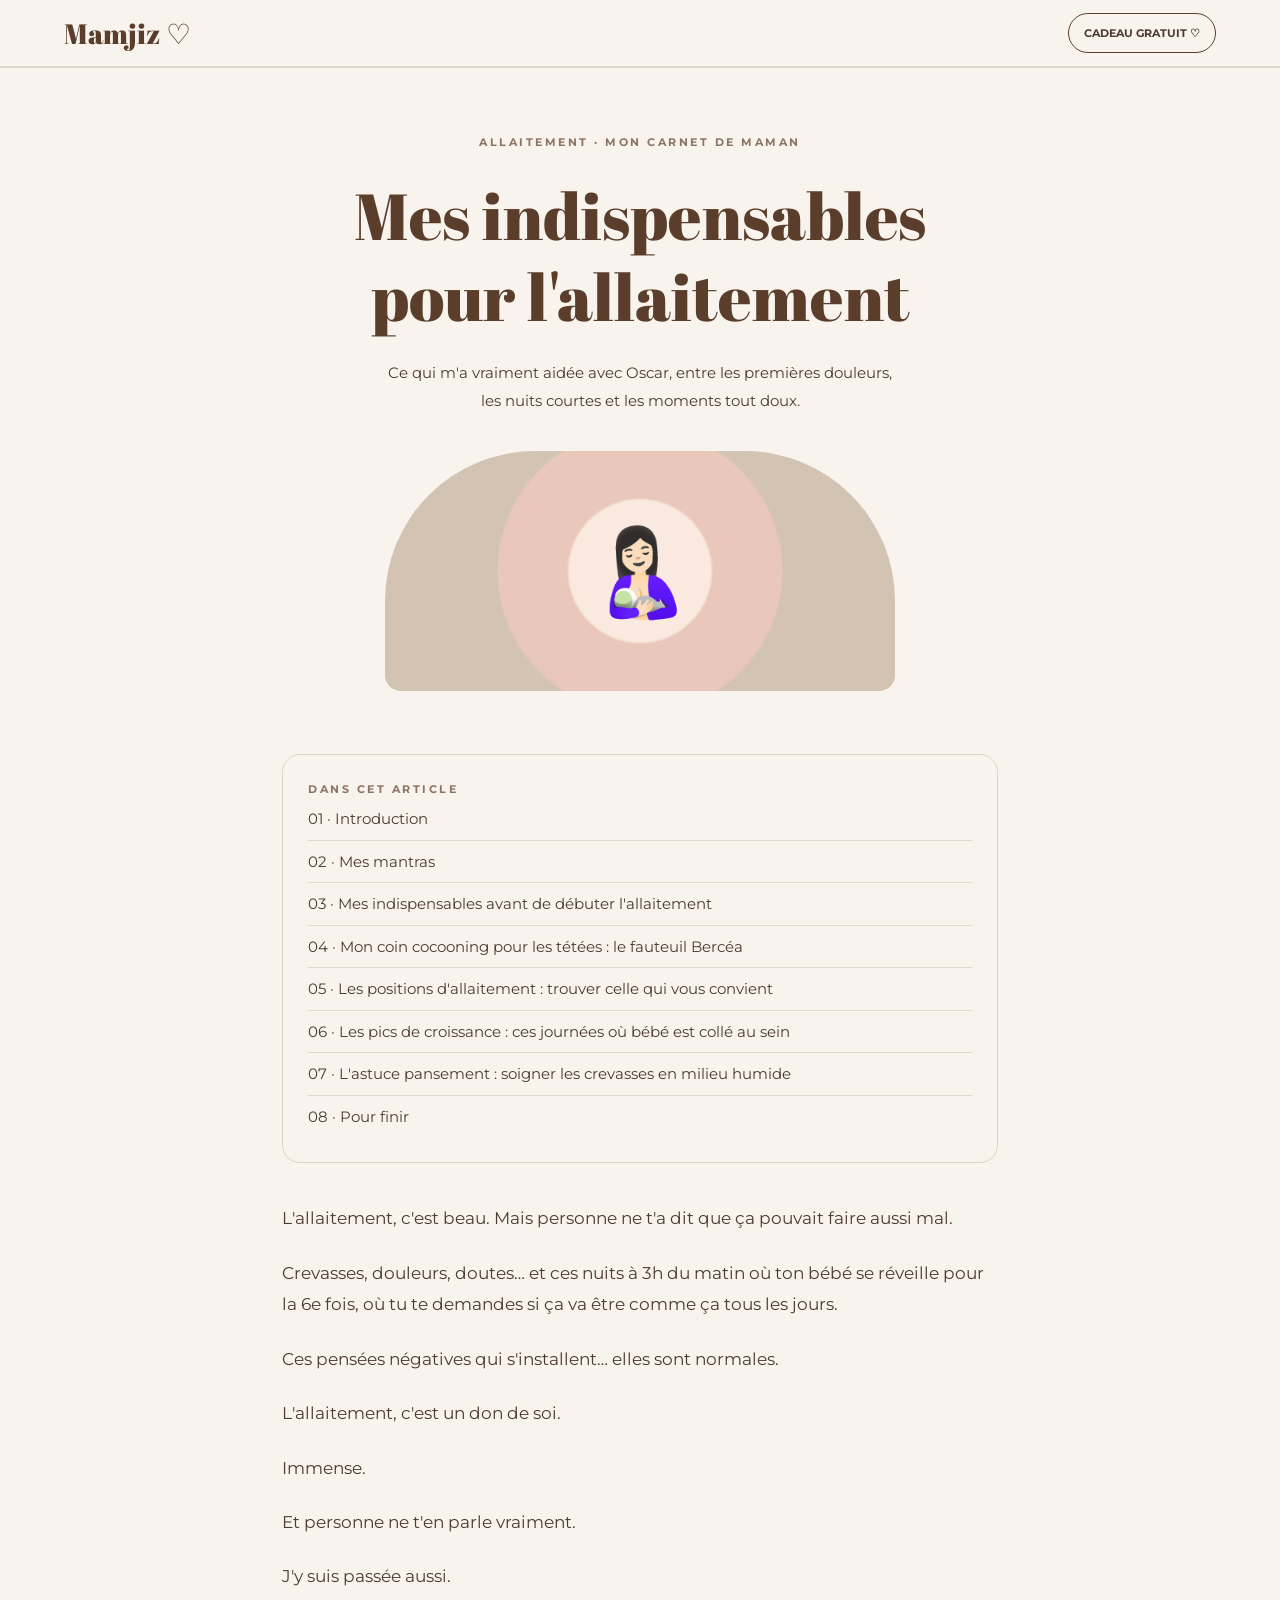
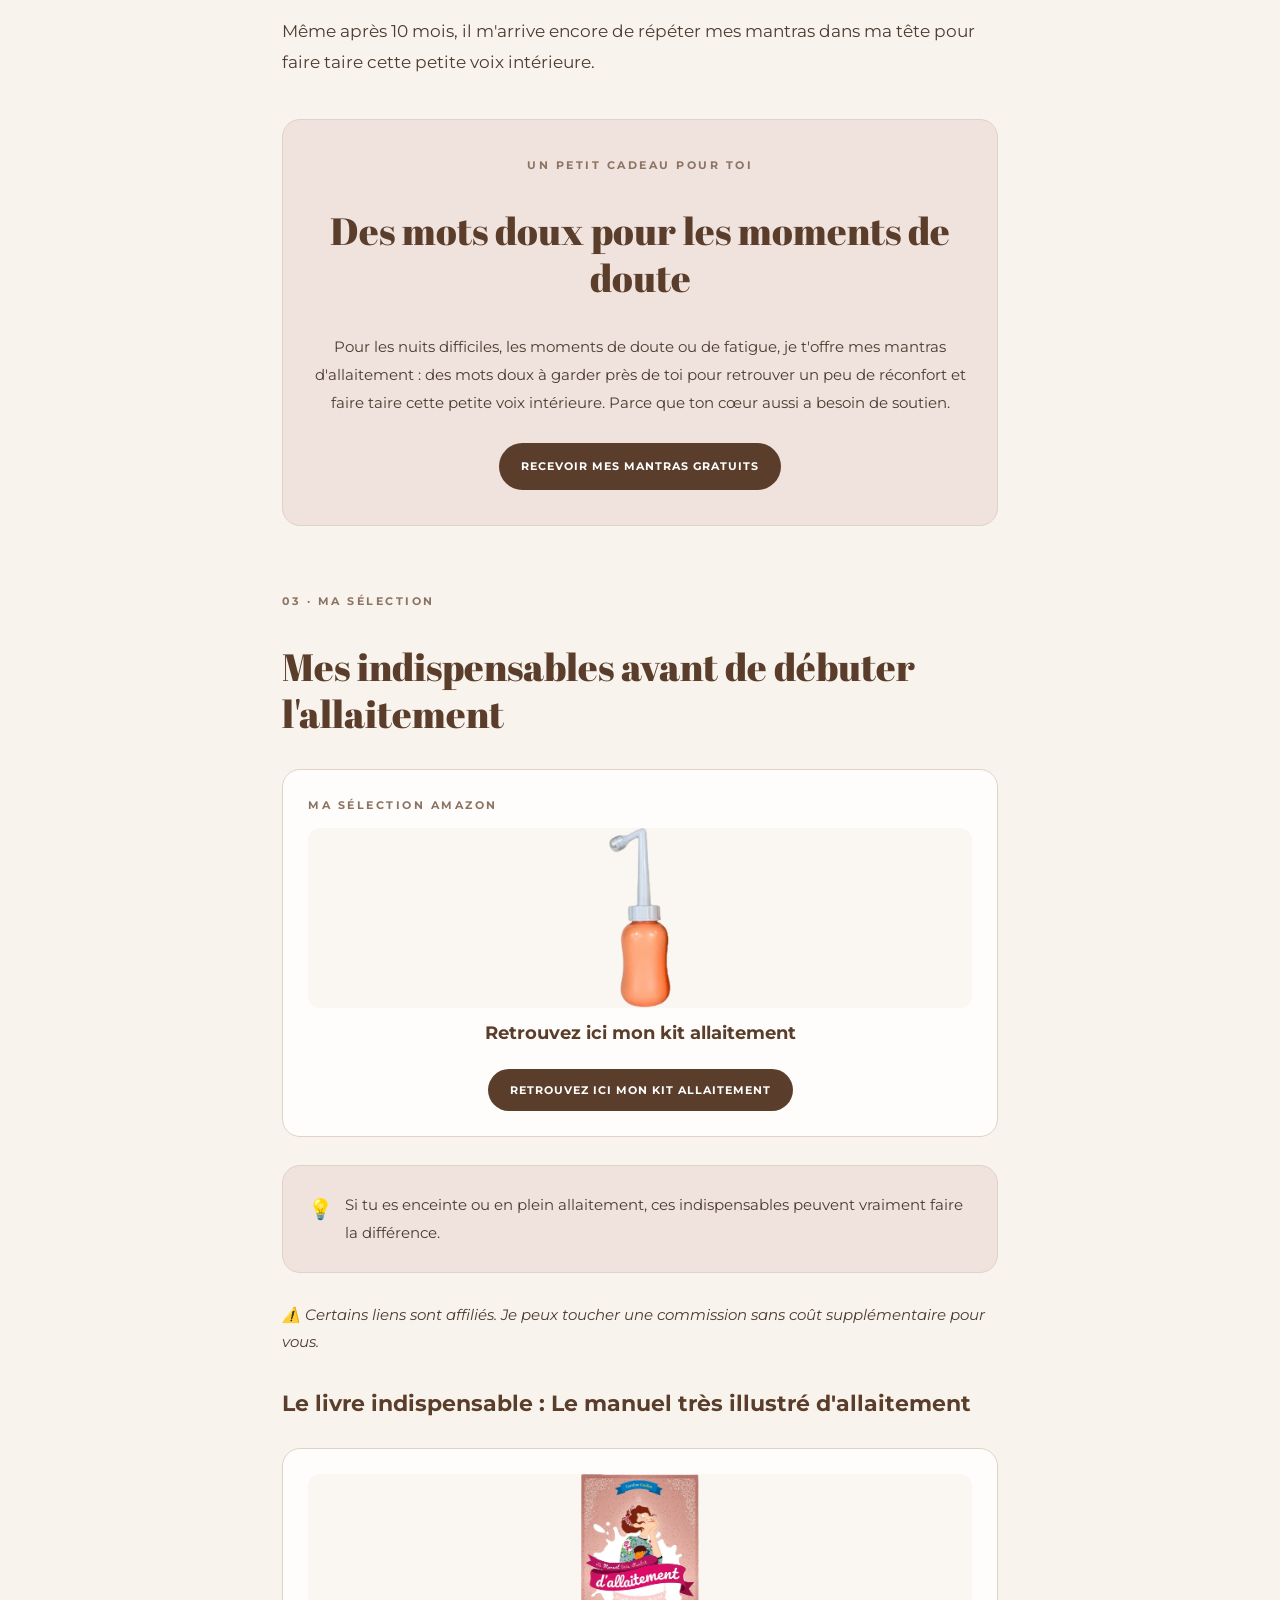
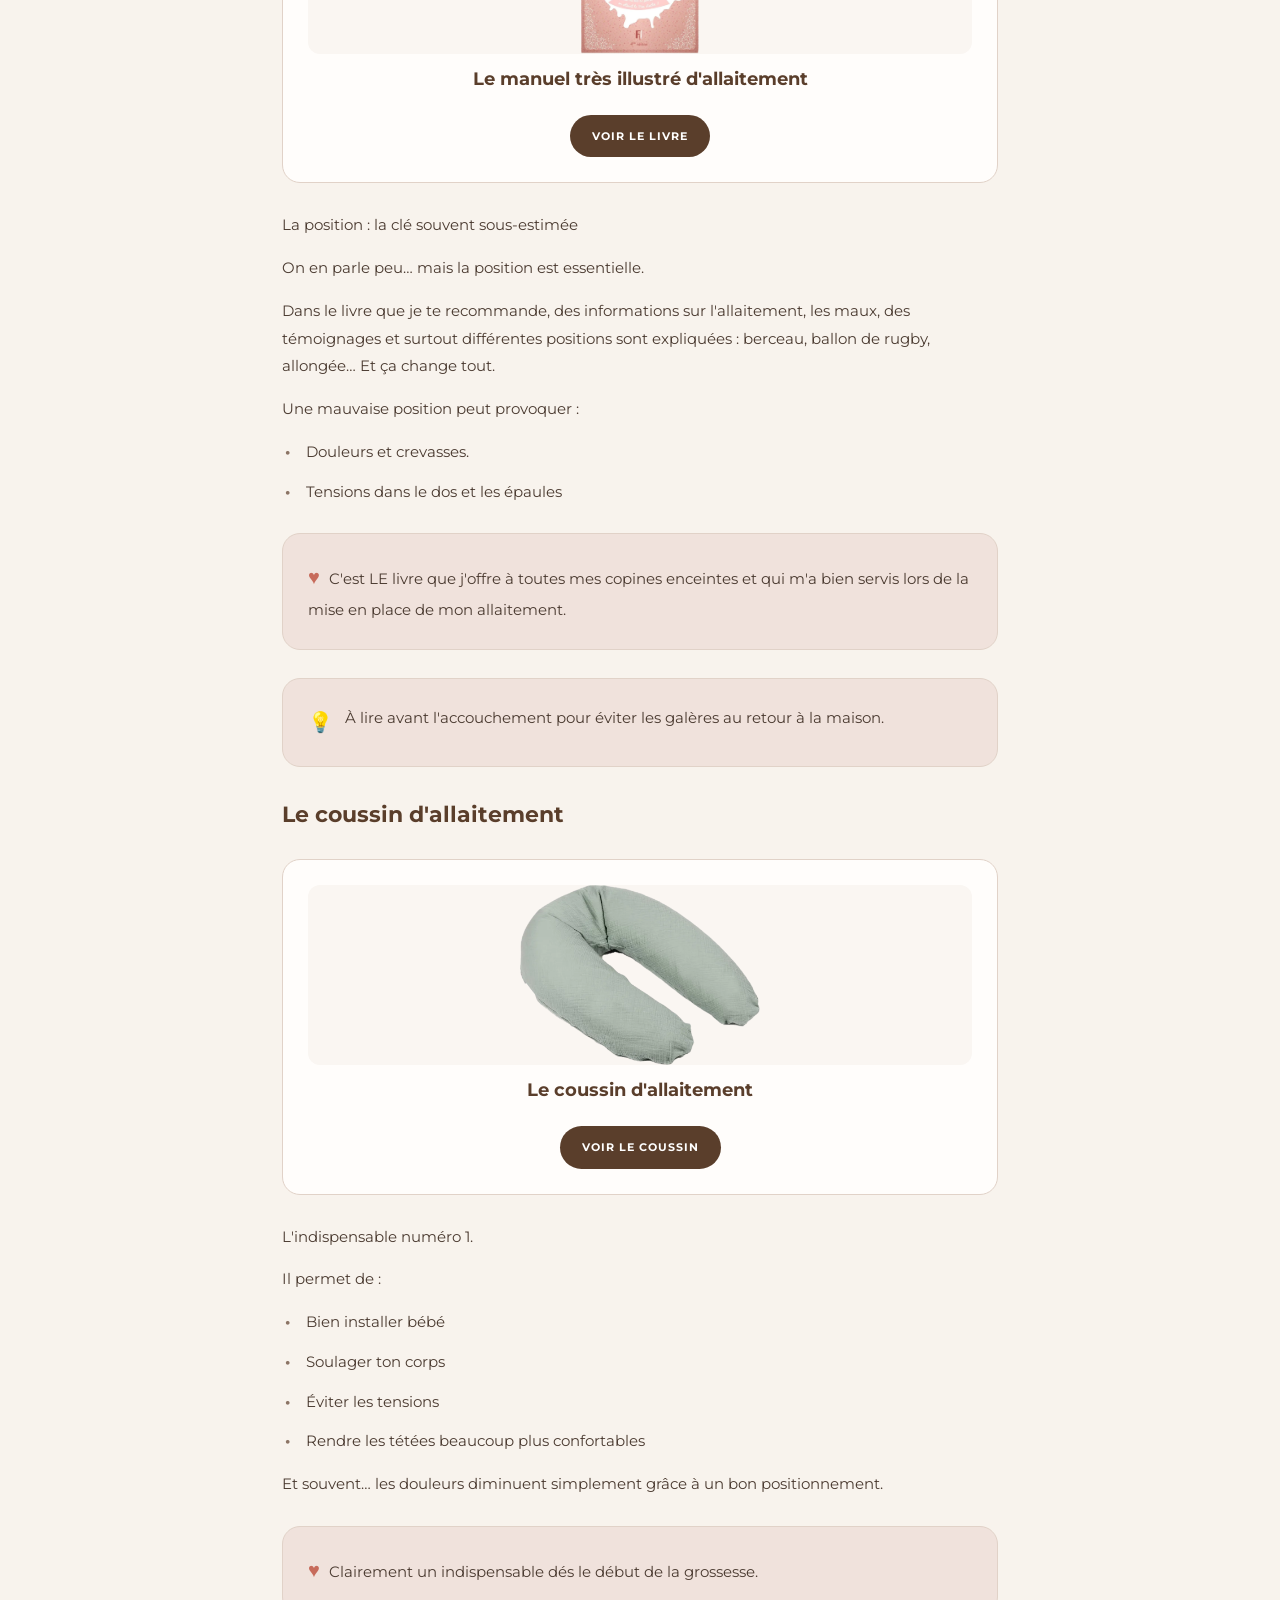
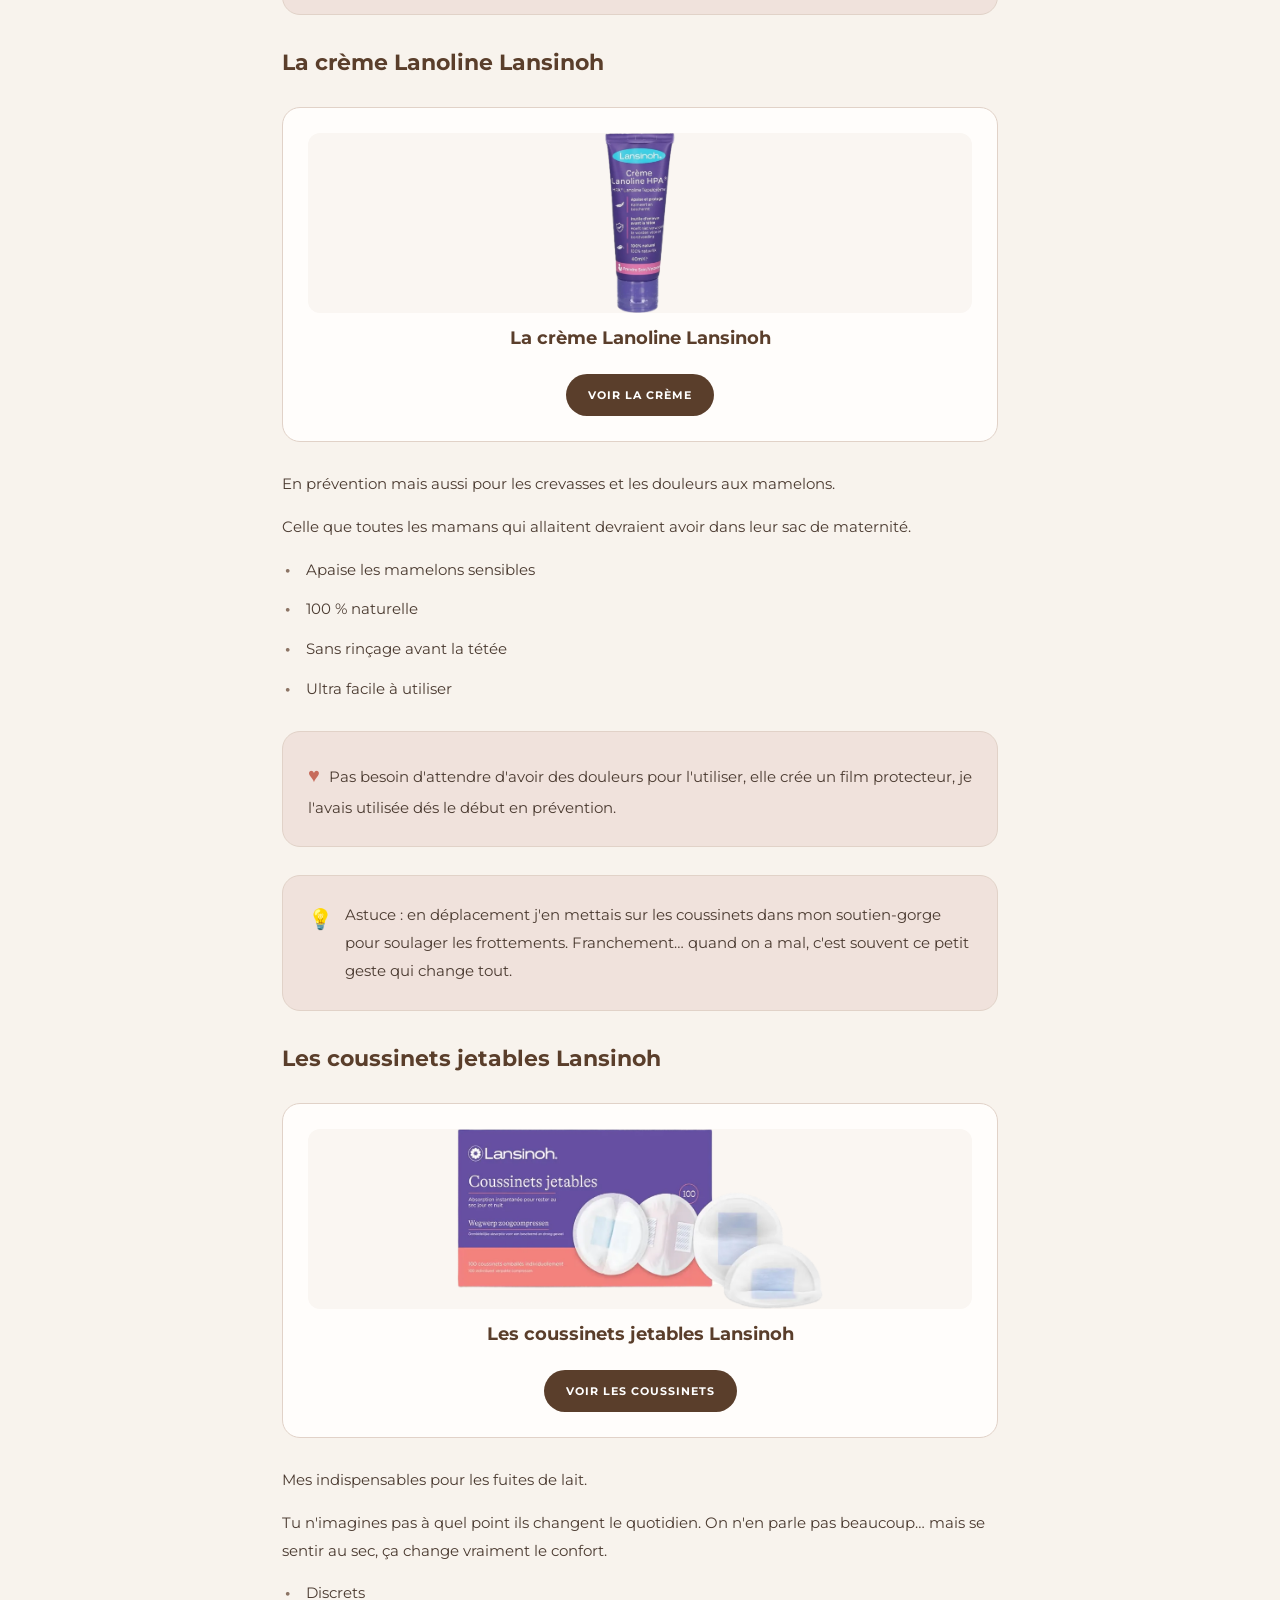
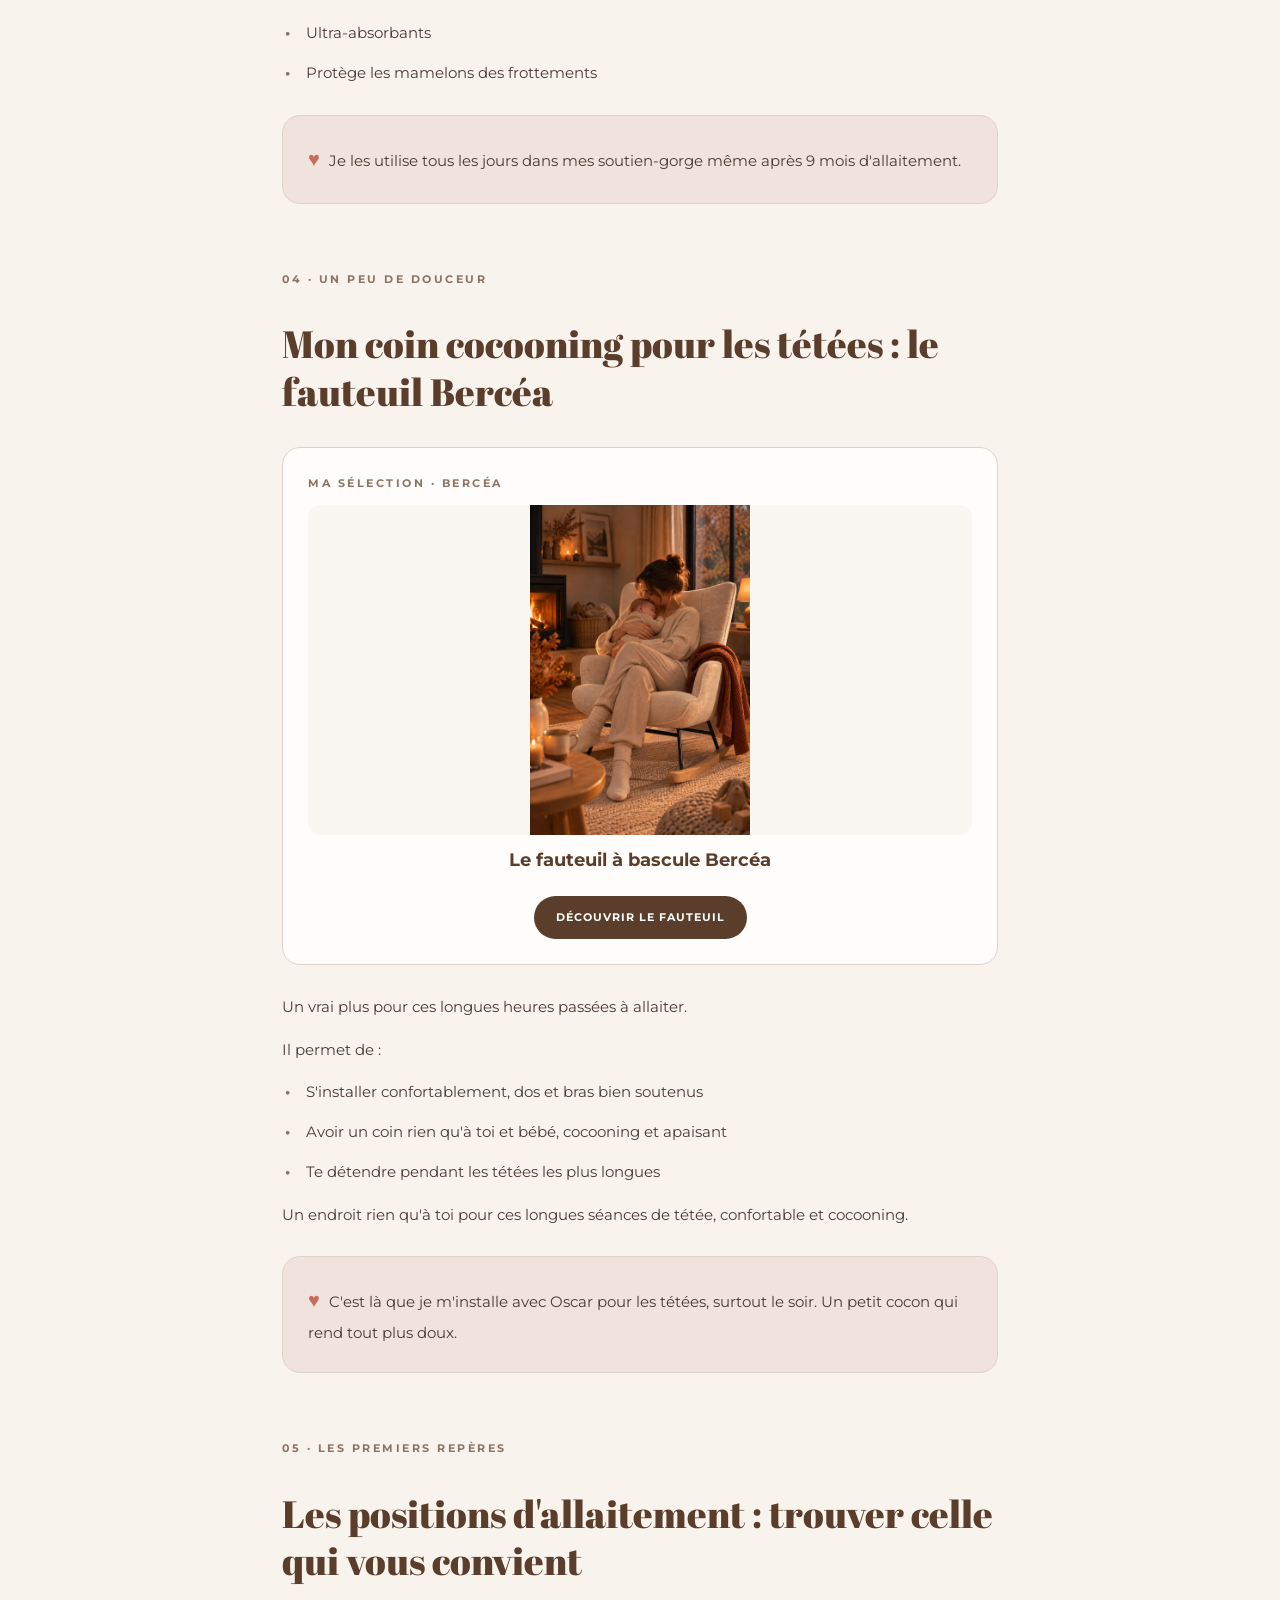
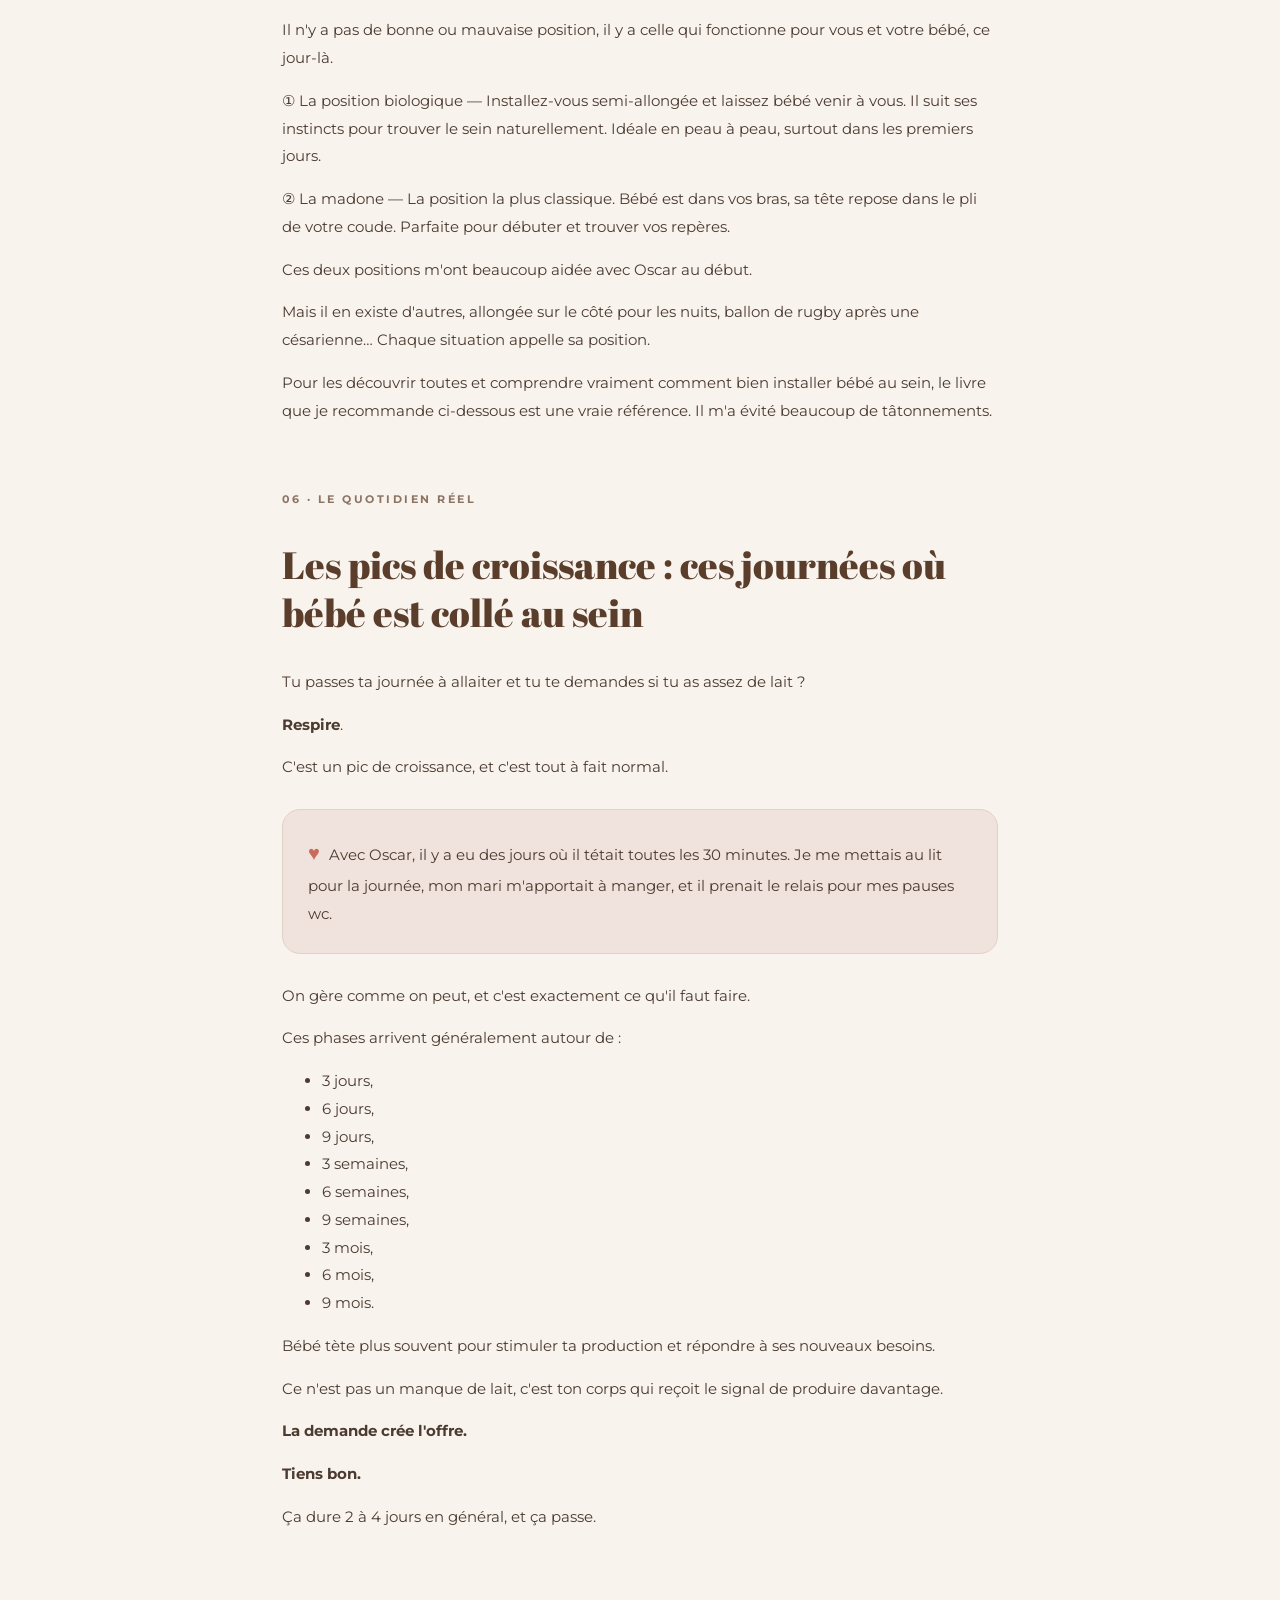
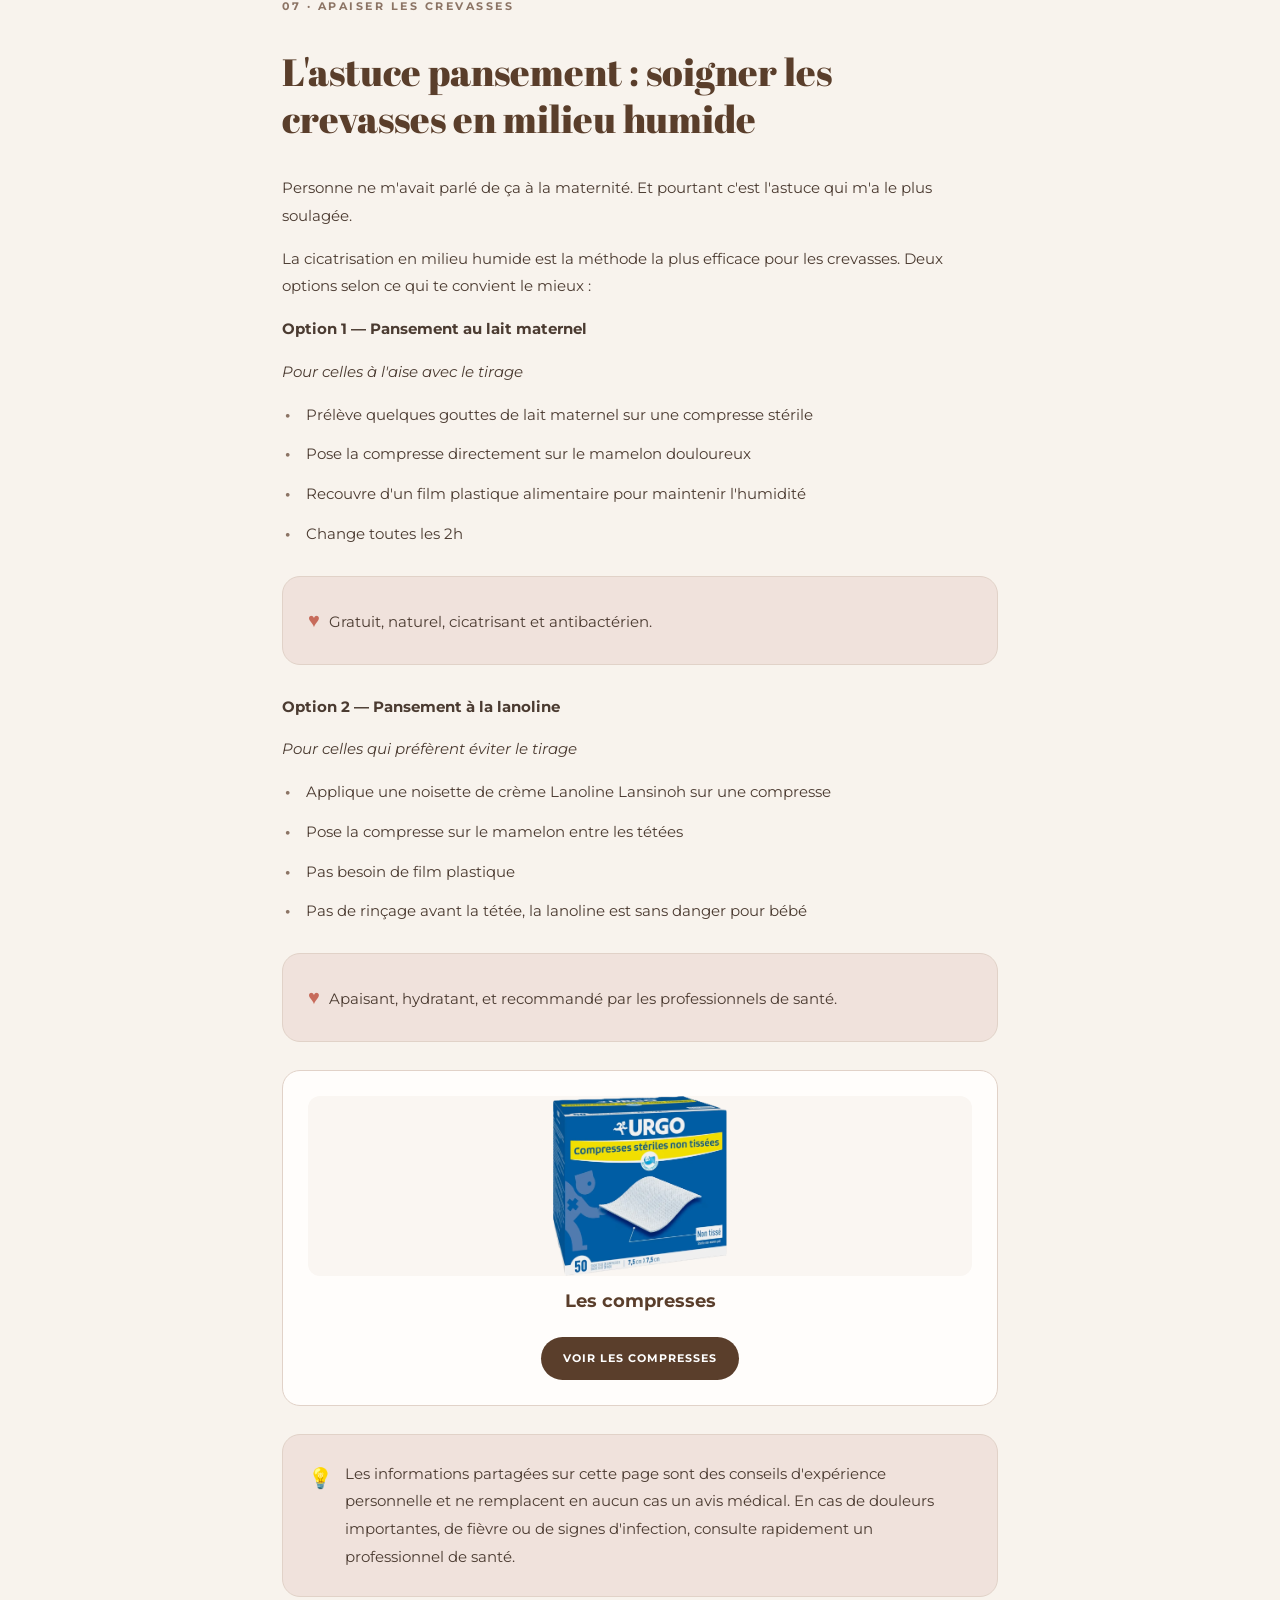
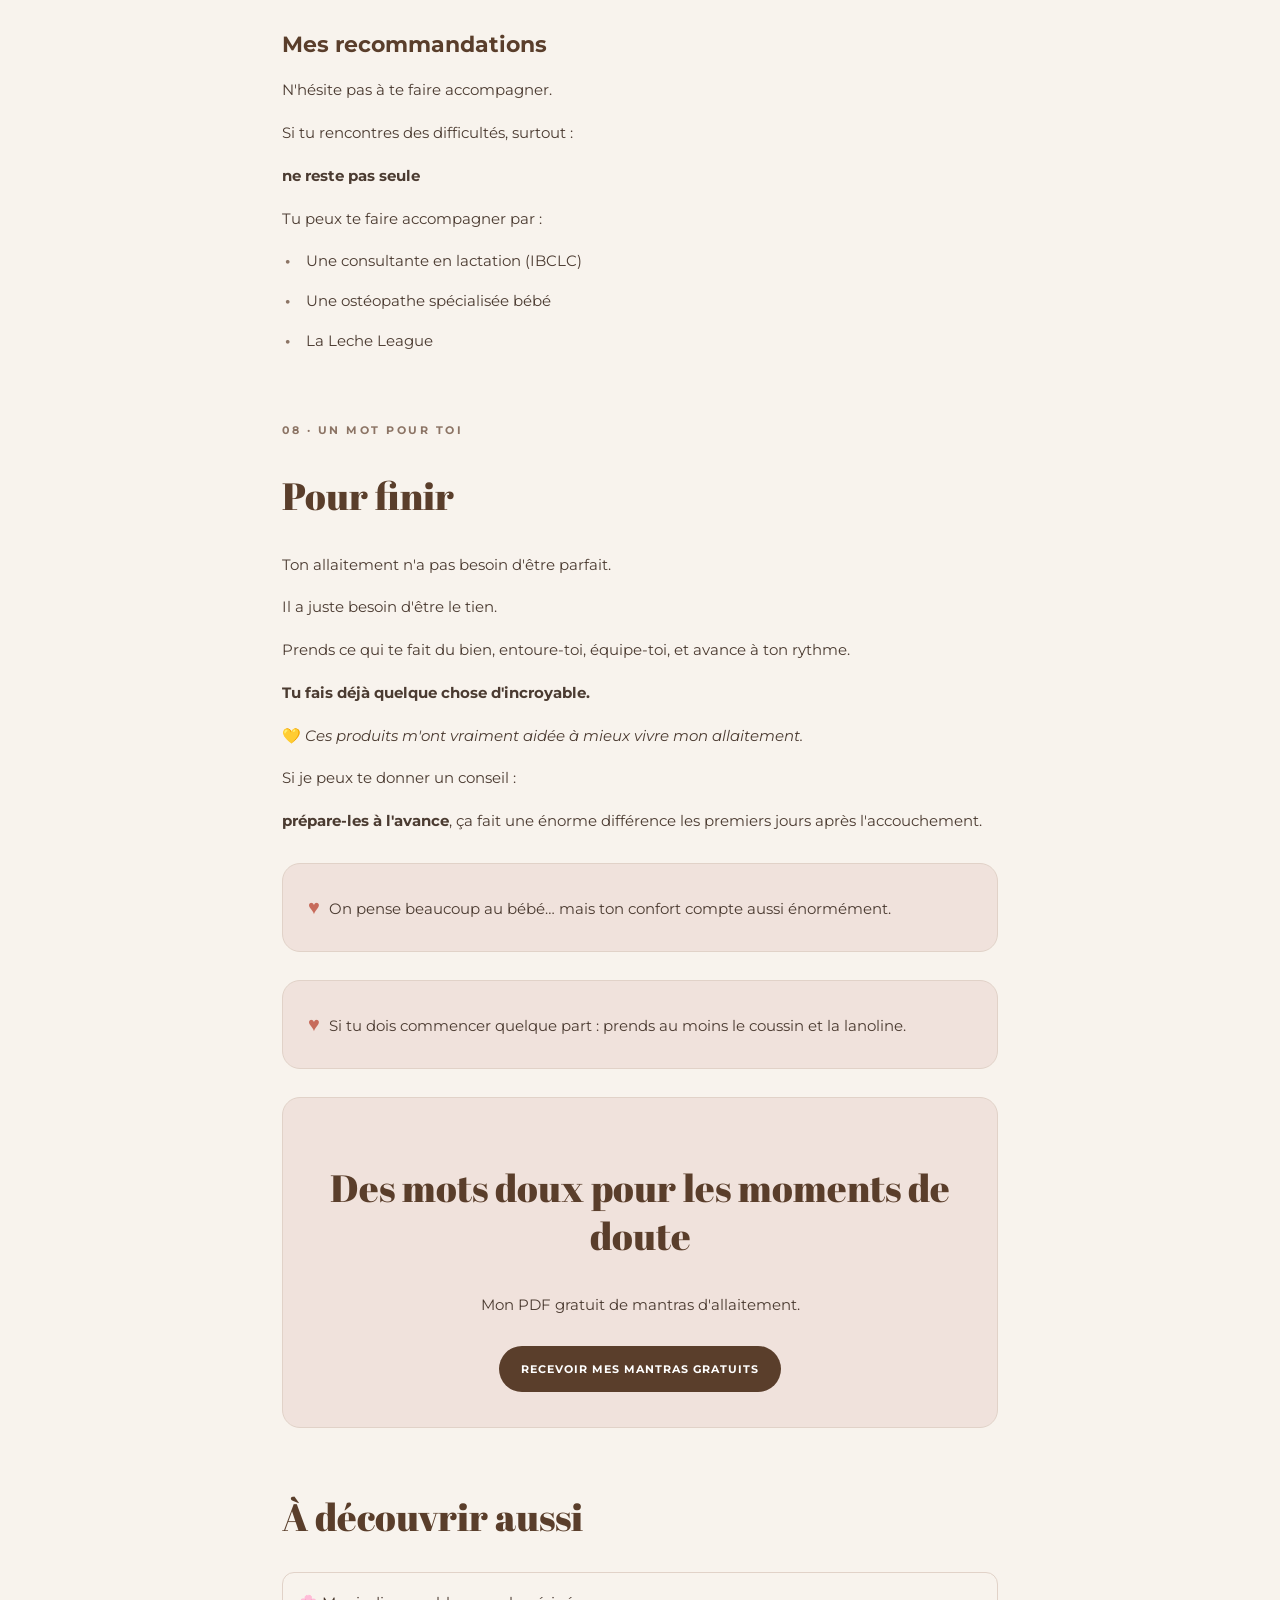
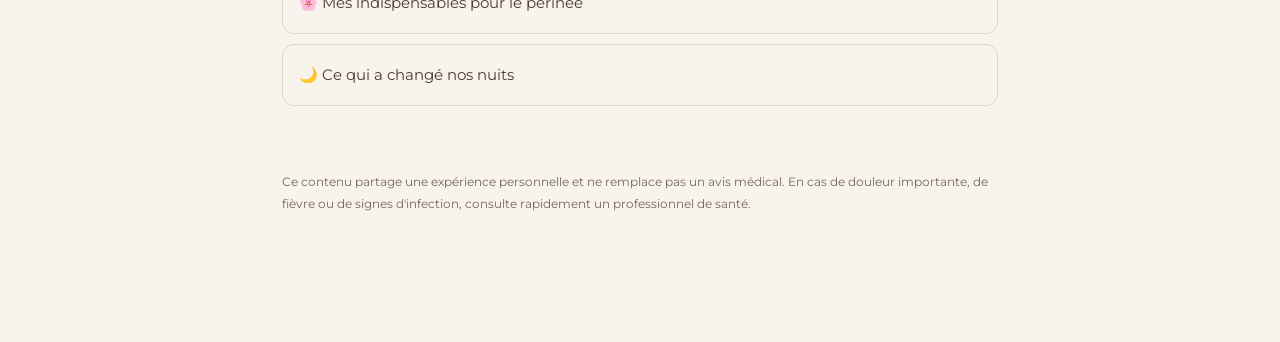
==== commit f9511de2: "Centrer titres et boutons produits et afficher photo Bercéa sans recadrage" ====
--- a/blog/mes-indispensables-allaitement/index.html
+++ b/blog/mes-indispensables-allaitement/index.html
@@ -1,4 +1,4 @@
-<!doctype html><html lang="fr"><head><meta charset="utf-8"><meta name="viewport" content="width=device-width,initial-scale=1"><title>Mes indispensables pour l'allaitement | Mamjiz</title><meta name="description" content="Allaitement : mes conseils de maman, mes indispensables et mes mantras gratuits."><link href="https://fonts.googleapis.com/css2?family=Abril+Fatface&family=Montserrat:wght@400;500;600;700&display=swap" rel="stylesheet"><style>:root{--bg:#f8f3ed;--brown:#5a3e2b;--pink:#f0e2dc}*{box-sizing:border-box}html{scroll-behavior:smooth}body{margin:0;background:var(--bg);color:#4b3b31;font:15px/1.85 Montserrat,sans-serif}a{color:inherit}header{position:sticky;top:0;background:#f8f3edf5;border-bottom:1px solid #e2d6cc;padding:13px 5%;display:flex;align-items:center;justify-content:space-between;z-index:5}.brand{font:28px 'Abril Fatface',serif;text-decoration:none;color:var(--brown)}header a:last-child{font-size:11px;font-weight:700;text-decoration:none;border:1px solid var(--brown);padding:9px 15px;border-radius:25px}main{max-width:760px;padding:0 22px 115px;margin:auto}.hero{text-align:center;padding:65px 0 35px}.eyebrow{font-size:11px;text-transform:uppercase;letter-spacing:2.5px;font-weight:700;color:#8c7465}h1,h2{font-family:'Abril Fatface',Georgia,serif;color:var(--brown);font-weight:400;line-height:1.25}h1{font-size:clamp(39px,8vw,65px);margin:22px 0}h2{font-size:clamp(29px,5vw,38px)}.hero p{max-width:520px;margin:auto}.illustration{height:240px;margin:36px auto 0;border-radius:150px 150px 16px 16px;background:radial-gradient(circle,#f9e9de 0 25%,#e9c8bb 26% 50%,#d3c3b2 51%);display:grid;place-items:center;font-size:85px;max-width:510px}.intro{font-size:17px;margin:40px 0}.intro p{margin:0 0 23px}.highlight{font:27px 'Abril Fatface',serif;color:var(--brown)}.gift,.tip,.product,.toc{border:1px solid #e1d2c8;border-radius:18px;padding:25px;margin:28px 0}.gift,.tip{background:var(--pink)}.gift{text-align:center;padding:35px 25px}.btn{display:inline-block;background:var(--brown);color:#fff;border-radius:40px;text-decoration:none;text-transform:uppercase;font-size:11px;letter-spacing:1px;font-weight:700;padding:13px 22px;margin-top:12px}.toc a{display:block;text-decoration:none;border-bottom:1px solid #e3d7cd;padding:8px 0}.toc a:last-child{border:0}section{margin:65px 0;scroll-margin-top:95px}.product{background:#fffdfb}.product strong{font-size:18px;color:var(--brown)}.small{font-size:12px;color:#77665c}.related a{display:block;margin:10px 0;padding:16px;border:1px solid #e1d2c8;border-radius:12px;text-decoration:none}.bottom{display:none}@media(max-width:650px){.hero{padding-top:45px}.intro{font-size:15px}.bottom{display:flex;justify-content:space-around;position:fixed;bottom:12px;left:12px;right:12px;border-radius:40px;background:#fffcf8f5;box-shadow:0 4px 25px #473a2b30;padding:11px 5px;z-index:8}.bottom a{text-decoration:none;font-size:11px;text-align:center}.bottom span{display:block;font-size:21px}.bottom .active{background:var(--brown);color:white;border-radius:25px;padding:0 16px}}.story .symbol,.advice .symbol{display:inline-block;margin-right:9px;color:#c76b5b;font-size:20px;font-style:normal}.tip.story,.tip.advice{font-style:normal}.tip.story i,.tip.advice i{font-style:normal}.check{position:relative;padding-left:24px;border-left:0;margin:12px 0}.check::before{content:"•";position:absolute;left:3px;top:0;color:#8c7465;font-weight:700}.article-list{padding-left:24px}.product .btn{margin-top:16px}.product p{margin-bottom:12px}.toc{line-height:1.7}.product{display:flex;flex-direction:column;align-items:flex-start;gap:12px;min-width:0;overflow-wrap:anywhere}.product strong{display:block;line-height:1.5;max-width:100%}.product .btn{display:inline-flex;align-items:center;justify-content:center;max-width:100%;white-space:normal;text-align:center;margin-top:10px;line-height:1.5}.product p{margin:0}.tip.advice{display:flex;align-items:flex-start;gap:12px;overflow-wrap:anywhere}.tip.advice .symbol{flex:0 0 auto;margin-right:0}.tip.advice>span:last-child{min-width:0;flex:1}.tip.story{overflow-wrap:anywhere}section h3{font-size:22px;line-height:1.45;color:var(--brown);margin:32px 0 16px}header{background:#f8f3ed;box-shadow:0 1px 0 #e2d6cc}@media(max-width:650px){.product{padding:24px 22px}.product .btn{font-size:11px;padding:13px 20px}section h3{font-size:20px}}.product-photo{display:block;width:100%;height:180px;object-fit:contain;object-position:center;border-radius:12px;background:#faf6f2}.product-photo-bercea{height:270px;object-fit:cover}@media(max-width:650px){.product-photo{height:165px}.product-photo-bercea{height:245px}}</style></head><body><header><a class="brand" href="/">Mamjiz ♡</a><a href="https://mamjiz-57dzkx.subscribepage.io">CADEAU GRATUIT ♡</a></header><main><div class="hero"><div class="eyebrow">Allaitement · Mon carnet de maman</div><h1>Mes indispensables pour l'allaitement</h1><p>Ce qui m'a vraiment aidée avec Oscar, entre les premières douleurs, les nuits courtes et les moments tout doux.</p><div class="illustration" role="img" aria-label="Illustration maternité">🤱🏻</div></div><div class="toc"><div class="eyebrow">Dans cet article</div><a href="#introduction">01 · Introduction</a><a href="#cadeau">02 · Mes mantras</a><a href="#essentiels">03 · Mes indispensables avant de débuter l'allaitement</a><a href="#coin">04 · Mon coin cocooning pour les tétées : le fauteuil Bercéa</a><a href="#positions">05 · Les positions d'allaitement : trouver celle qui vous convient</a><a href="#pics">06 · Les pics de croissance : ces journées où bébé est collé au sein</a><a href="#douleurs">07 · L'astuce pansement : soigner les crevasses en milieu humide</a><a href="#mot">08 · Pour finir</a></div><div class="intro" id="introduction"><p>L'allaitement, c'est beau. Mais personne ne t'a dit que ça pouvait faire aussi mal.</p><p>Crevasses, douleurs, doutes… et ces nuits à 3h du matin où ton bébé se réveille pour la 6e fois, où tu te demandes si ça va être comme ça tous les jours.</p><p>Ces pensées négatives qui s'installent… elles sont normales.</p><p>L'allaitement, c'est un don de soi.</p><p>Immense.</p><p>Et personne ne t'en parle vraiment.</p><p>J'y suis passée aussi.</p><p>Même après 10 mois, il m'arrive encore de répéter mes mantras dans ma tête pour faire taire cette petite voix intérieure.</p></div><div class="gift" id="cadeau"><div class="eyebrow">Un petit cadeau pour toi</div><h2>Des mots doux pour les moments de doute</h2><p>Pour les nuits difficiles, les moments de doute ou de fatigue, je t'offre mes mantras d'allaitement : des mots doux à garder près de toi pour retrouver un peu de réconfort et faire taire cette petite voix intérieure. Parce que ton cœur aussi a besoin de soutien.</p><a class="btn" href="https://mamjiz-57dzkx.subscribepage.io">Recevoir mes mantras gratuits</a></div><section id="essentiels"><div class="eyebrow">03 · Ma sélection</div><h2>Mes indispensables avant de débuter l'allaitement</h2><div class="product"><div class="eyebrow">Ma sélection Amazon</div><img class="product-photo" src="./douchette.webp" alt="Douchette de soin, accessoire de ma sélection allaitement" loading="lazy" decoding="async"><strong>Retrouvez ici mon kit allaitement</strong><a class="btn" href="https://www.amazon.fr/shop/influencer-59a5bf6d/list/2LJ00N0OHN2MR?ref_=aip_sf_list_spv_ons_mixed_m_lspvrd" target="_blank" rel="sponsored noopener">Retrouvez ici mon kit allaitement</a></div><div class="tip advice"><span class="symbol">💡</span><i>Si tu es enceinte ou en plein allaitement, ces indispensables peuvent vraiment faire la différence.</i></div><p><i>⚠️ Certains liens sont affiliés. Je peux toucher une commission sans coût supplémentaire pour vous.</i></p><h3>Le livre indispensable : Le manuel très illustré d'allaitement</h3><div class="product"><img class="product-photo" src="./livre-allaitement.webp" alt="Couverture du Manuel très illustré d'allaitement" loading="lazy" decoding="async"><strong>Le manuel très illustré d'allaitement</strong><a class="btn" href="https://link.amazon/B06AhzNzn" target="_blank" rel="sponsored noopener">Voir le livre</a></div><p>La position : la clé souvent sous-estimée</p><p>On en parle peu… mais la position est essentielle.</p><p>Dans le livre que je te recommande, des informations sur l'allaitement, les maux, des témoignages et surtout différentes positions sont expliquées : berceau, ballon de rugby, allongée… Et ça change tout.</p><p>Une mauvaise position peut provoquer :</p><p class="check">Douleurs et crevasses.</p><p class="check">Tensions dans le dos et les épaules</p><div class="tip story"><span class="symbol">♥</span><i>C'est LE livre que j'offre à toutes mes copines enceintes et qui m'a bien servis lors de la mise en place de mon allaitement.</i></div><div class="tip advice"><span class="symbol">💡</span><span>À lire avant l'accouchement pour éviter les galères au retour à la maison.</span></div><h3>Le coussin d'allaitement</h3><div class="product"><img class="product-photo" src="./coussin-allaitement.webp" alt="Coussin d'allaitement vert sauge" loading="lazy" decoding="async"><strong>Le coussin d'allaitement</strong><a class="btn" href="https://link.amazon/B03KrnDSi" target="_blank" rel="sponsored noopener">Voir le coussin</a></div><p>L'indispensable numéro 1.</p><p>Il permet de :</p><p class="check">Bien installer bébé</p><p class="check">Soulager ton corps</p><p class="check">Éviter les tensions</p><p class="check">Rendre les tétées beaucoup plus confortables</p><p>Et souvent… les douleurs diminuent simplement grâce à un bon positionnement.</p><div class="tip story"><span class="symbol">♥</span><i>Clairement un indispensable dés le début de la grossesse.</i></div><h3>La crème Lanoline Lansinoh</h3><div class="product"><img class="product-photo" src="./creme-lansinoh.webp" alt="Crème Lanoline Lansinoh" loading="lazy" decoding="async"><strong>La crème Lanoline Lansinoh</strong><a class="btn" href="https://link.amazon/B0b5v0ji0" target="_blank" rel="sponsored noopener">Voir la crème</a></div><p>En prévention mais aussi pour les crevasses et les douleurs aux mamelons.</p><p>Celle que toutes les mamans qui allaitent devraient avoir dans leur sac de maternité.</p><p class="check">Apaise les mamelons sensibles</p><p class="check">100 % naturelle</p><p class="check">Sans rinçage avant la tétée</p><p class="check">Ultra facile à utiliser</p><div class="tip story"><span class="symbol">♥</span><i>Pas besoin d'attendre d'avoir des douleurs pour l'utiliser, elle crée un film protecteur, je l'avais utilisée dés le début en prévention.</i></div><div class="tip advice"><span class="symbol">💡</span><span>Astuce : en déplacement j'en mettais sur les coussinets dans mon soutien-gorge pour soulager les frottements. Franchement… quand on a mal, c'est souvent ce petit geste qui change tout.</span></div><h3>Les coussinets jetables Lansinoh</h3><div class="product"><img class="product-photo" src="./coussinets-lansinoh.webp" alt="Boîte de coussinets jetables Lansinoh" loading="lazy" decoding="async"><strong>Les coussinets jetables Lansinoh</strong><a class="btn" href="https://link.amazon/B04uDqCm7" target="_blank" rel="sponsored noopener">Voir les coussinets</a></div><p>Mes indispensables pour les fuites de lait.</p><p>Tu n'imagines pas à quel point ils changent le quotidien. On n'en parle pas beaucoup… mais se sentir au sec, ça change vraiment le confort.</p><p class="check">Discrets</p><p class="check">Ultra-absorbants</p><p class="check">Protège les mamelons des frottements</p><div class="tip story"><span class="symbol">♥</span><i>Je les utilise tous les jours dans mes soutien-gorge même après 9 mois d'allaitement.</i></div></section><section id="coin"><div class="eyebrow">04 · Un peu de douceur</div><h2>Mon coin cocooning pour les tétées : le fauteuil Bercéa</h2><div class="product"><div class="eyebrow">Ma sélection · Bercéa</div><img class="product-photo product-photo-bercea" src="./file_00000000adac8210bc5c0dcccc26cb09.jpg" alt="Maman et bébé dans le fauteuil à bascule Bercéa près de la cheminée" loading="lazy" decoding="async"><strong>Le fauteuil à bascule Bercéa</strong><a class="btn" href="https://bercea.shop/products/fauteuil-a-bascule-bercea-cocon-en-tissu-bouclette-ecru?utm_source=notion&utm_medium=affiliate&utm_campaign=allaitement" target="_blank" rel="sponsored noopener">Découvrir le fauteuil</a></div><p>Un vrai plus pour ces longues heures passées à allaiter.</p><p>Il permet de :</p><p class="check">S'installer confortablement, dos et bras bien soutenus</p><p class="check">Avoir un coin rien qu'à toi et bébé, cocooning et apaisant</p><p class="check">Te détendre pendant les tétées les plus longues</p><p>Un endroit rien qu'à toi pour ces longues séances de tétée, confortable et cocooning.</p><div class="tip story"><span class="symbol">♥</span><i>C'est là que je m'installe avec Oscar pour les tétées, surtout le soir. Un petit cocon qui rend tout plus doux.</i></div></section><section id="positions"><div class="eyebrow">05 · Les premiers repères</div><h2>Les positions d'allaitement : trouver celle qui vous convient</h2><p>Il n'y a pas de bonne ou mauvaise position, il y a celle qui fonctionne pour vous et votre bébé, ce jour-là.</p><p>① La position biologique — Installez-vous semi-allongée et laissez bébé venir à vous. Il suit ses instincts pour trouver le sein naturellement. Idéale en peau à peau, surtout dans les premiers jours.</p><p>② La madone — La position la plus classique. Bébé est dans vos bras, sa tête repose dans le pli de votre coude. Parfaite pour débuter et trouver vos repères.</p><p>Ces deux positions m'ont beaucoup aidée avec Oscar au début.</p><p>Mais il en existe d'autres, allongée sur le côté pour les nuits, ballon de rugby après une césarienne… Chaque situation appelle sa position.</p><p>Pour les découvrir toutes et comprendre vraiment comment bien installer bébé au sein, le livre que je recommande ci-dessous est une vraie référence. Il m'a évité beaucoup de tâtonnements.</p></section><section id="pics"><div class="eyebrow">06 · Le quotidien réel</div><h2>Les pics de croissance : ces journées où bébé est collé au sein</h2><p>Tu passes ta journée à allaiter et tu te demandes si tu as assez de lait ?</p><p><b>Respire</b>.</p><p>C'est un pic de croissance, et c'est tout à fait normal.</p><div class="tip story"><span class="symbol">♥</span><i>Avec Oscar, il y a eu des jours où il tétait toutes les 30 minutes. Je me mettais au lit pour la journée, mon mari m'apportait à manger, et il prenait le relais pour mes pauses wc.</i></div><p>On gère comme on peut, et c'est exactement ce qu'il faut faire.</p><p>Ces phases arrivent généralement autour de :</p><ul>
+<!doctype html><html lang="fr"><head><meta charset="utf-8"><meta name="viewport" content="width=device-width,initial-scale=1"><title>Mes indispensables pour l'allaitement | Mamjiz</title><meta name="description" content="Allaitement : mes conseils de maman, mes indispensables et mes mantras gratuits."><link href="https://fonts.googleapis.com/css2?family=Abril+Fatface&family=Montserrat:wght@400;500;600;700&display=swap" rel="stylesheet"><style>:root{--bg:#f8f3ed;--brown:#5a3e2b;--pink:#f0e2dc}*{box-sizing:border-box}html{scroll-behavior:smooth}body{margin:0;background:var(--bg);color:#4b3b31;font:15px/1.85 Montserrat,sans-serif}a{color:inherit}header{position:sticky;top:0;background:#f8f3edf5;border-bottom:1px solid #e2d6cc;padding:13px 5%;display:flex;align-items:center;justify-content:space-between;z-index:5}.brand{font:28px 'Abril Fatface',serif;text-decoration:none;color:var(--brown)}header a:last-child{font-size:11px;font-weight:700;text-decoration:none;border:1px solid var(--brown);padding:9px 15px;border-radius:25px}main{max-width:760px;padding:0 22px 115px;margin:auto}.hero{text-align:center;padding:65px 0 35px}.eyebrow{font-size:11px;text-transform:uppercase;letter-spacing:2.5px;font-weight:700;color:#8c7465}h1,h2{font-family:'Abril Fatface',Georgia,serif;color:var(--brown);font-weight:400;line-height:1.25}h1{font-size:clamp(39px,8vw,65px);margin:22px 0}h2{font-size:clamp(29px,5vw,38px)}.hero p{max-width:520px;margin:auto}.illustration{height:240px;margin:36px auto 0;border-radius:150px 150px 16px 16px;background:radial-gradient(circle,#f9e9de 0 25%,#e9c8bb 26% 50%,#d3c3b2 51%);display:grid;place-items:center;font-size:85px;max-width:510px}.intro{font-size:17px;margin:40px 0}.intro p{margin:0 0 23px}.highlight{font:27px 'Abril Fatface',serif;color:var(--brown)}.gift,.tip,.product,.toc{border:1px solid #e1d2c8;border-radius:18px;padding:25px;margin:28px 0}.gift,.tip{background:var(--pink)}.gift{text-align:center;padding:35px 25px}.btn{display:inline-block;background:var(--brown);color:#fff;border-radius:40px;text-decoration:none;text-transform:uppercase;font-size:11px;letter-spacing:1px;font-weight:700;padding:13px 22px;margin-top:12px}.toc a{display:block;text-decoration:none;border-bottom:1px solid #e3d7cd;padding:8px 0}.toc a:last-child{border:0}section{margin:65px 0;scroll-margin-top:95px}.product{background:#fffdfb}.product strong{font-size:18px;color:var(--brown)}.small{font-size:12px;color:#77665c}.related a{display:block;margin:10px 0;padding:16px;border:1px solid #e1d2c8;border-radius:12px;text-decoration:none}.bottom{display:none}@media(max-width:650px){.hero{padding-top:45px}.intro{font-size:15px}.bottom{display:flex;justify-content:space-around;position:fixed;bottom:12px;left:12px;right:12px;border-radius:40px;background:#fffcf8f5;box-shadow:0 4px 25px #473a2b30;padding:11px 5px;z-index:8}.bottom a{text-decoration:none;font-size:11px;text-align:center}.bottom span{display:block;font-size:21px}.bottom .active{background:var(--brown);color:white;border-radius:25px;padding:0 16px}}.story .symbol,.advice .symbol{display:inline-block;margin-right:9px;color:#c76b5b;font-size:20px;font-style:normal}.tip.story,.tip.advice{font-style:normal}.tip.story i,.tip.advice i{font-style:normal}.check{position:relative;padding-left:24px;border-left:0;margin:12px 0}.check::before{content:"•";position:absolute;left:3px;top:0;color:#8c7465;font-weight:700}.article-list{padding-left:24px}.product .btn{margin-top:16px}.product p{margin-bottom:12px}.toc{line-height:1.7}.product{display:flex;flex-direction:column;align-items:flex-start;gap:12px;min-width:0;overflow-wrap:anywhere}.product strong{display:block;line-height:1.5;max-width:100%}.product .btn{display:inline-flex;align-items:center;justify-content:center;max-width:100%;white-space:normal;text-align:center;margin-top:10px;line-height:1.5}.product p{margin:0}.tip.advice{display:flex;align-items:flex-start;gap:12px;overflow-wrap:anywhere}.tip.advice .symbol{flex:0 0 auto;margin-right:0}.tip.advice>span:last-child{min-width:0;flex:1}.tip.story{overflow-wrap:anywhere}section h3{font-size:22px;line-height:1.45;color:var(--brown);margin:32px 0 16px}header{background:#f8f3ed;box-shadow:0 1px 0 #e2d6cc}@media(max-width:650px){.product{padding:24px 22px}.product .btn{font-size:11px;padding:13px 20px}section h3{font-size:20px}}.product-photo{display:block;width:100%;height:180px;object-fit:contain;object-position:center;border-radius:12px;background:#faf6f2}.product-photo-bercea{height:330px;object-fit:contain;background:#faf6f2}@media(max-width:650px){.product-photo{height:165px}.product-photo-bercea{height:330px}}.product strong{width:100%;text-align:center}.product .btn{align-self:center;margin-left:auto;margin-right:auto}</style></head><body><header><a class="brand" href="/">Mamjiz ♡</a><a href="https://mamjiz-57dzkx.subscribepage.io">CADEAU GRATUIT ♡</a></header><main><div class="hero"><div class="eyebrow">Allaitement · Mon carnet de maman</div><h1>Mes indispensables pour l'allaitement</h1><p>Ce qui m'a vraiment aidée avec Oscar, entre les premières douleurs, les nuits courtes et les moments tout doux.</p><div class="illustration" role="img" aria-label="Illustration maternité">🤱🏻</div></div><div class="toc"><div class="eyebrow">Dans cet article</div><a href="#introduction">01 · Introduction</a><a href="#cadeau">02 · Mes mantras</a><a href="#essentiels">03 · Mes indispensables avant de débuter l'allaitement</a><a href="#coin">04 · Mon coin cocooning pour les tétées : le fauteuil Bercéa</a><a href="#positions">05 · Les positions d'allaitement : trouver celle qui vous convient</a><a href="#pics">06 · Les pics de croissance : ces journées où bébé est collé au sein</a><a href="#douleurs">07 · L'astuce pansement : soigner les crevasses en milieu humide</a><a href="#mot">08 · Pour finir</a></div><div class="intro" id="introduction"><p>L'allaitement, c'est beau. Mais personne ne t'a dit que ça pouvait faire aussi mal.</p><p>Crevasses, douleurs, doutes… et ces nuits à 3h du matin où ton bébé se réveille pour la 6e fois, où tu te demandes si ça va être comme ça tous les jours.</p><p>Ces pensées négatives qui s'installent… elles sont normales.</p><p>L'allaitement, c'est un don de soi.</p><p>Immense.</p><p>Et personne ne t'en parle vraiment.</p><p>J'y suis passée aussi.</p><p>Même après 10 mois, il m'arrive encore de répéter mes mantras dans ma tête pour faire taire cette petite voix intérieure.</p></div><div class="gift" id="cadeau"><div class="eyebrow">Un petit cadeau pour toi</div><h2>Des mots doux pour les moments de doute</h2><p>Pour les nuits difficiles, les moments de doute ou de fatigue, je t'offre mes mantras d'allaitement : des mots doux à garder près de toi pour retrouver un peu de réconfort et faire taire cette petite voix intérieure. Parce que ton cœur aussi a besoin de soutien.</p><a class="btn" href="https://mamjiz-57dzkx.subscribepage.io">Recevoir mes mantras gratuits</a></div><section id="essentiels"><div class="eyebrow">03 · Ma sélection</div><h2>Mes indispensables avant de débuter l'allaitement</h2><div class="product"><div class="eyebrow">Ma sélection Amazon</div><img class="product-photo" src="./douchette.webp" alt="Douchette de soin, accessoire de ma sélection allaitement" loading="lazy" decoding="async"><strong>Retrouvez ici mon kit allaitement</strong><a class="btn" href="https://www.amazon.fr/shop/influencer-59a5bf6d/list/2LJ00N0OHN2MR?ref_=aip_sf_list_spv_ons_mixed_m_lspvrd" target="_blank" rel="sponsored noopener">Retrouvez ici mon kit allaitement</a></div><div class="tip advice"><span class="symbol">💡</span><i>Si tu es enceinte ou en plein allaitement, ces indispensables peuvent vraiment faire la différence.</i></div><p><i>⚠️ Certains liens sont affiliés. Je peux toucher une commission sans coût supplémentaire pour vous.</i></p><h3>Le livre indispensable : Le manuel très illustré d'allaitement</h3><div class="product"><img class="product-photo" src="./livre-allaitement.webp" alt="Couverture du Manuel très illustré d'allaitement" loading="lazy" decoding="async"><strong>Le manuel très illustré d'allaitement</strong><a class="btn" href="https://link.amazon/B06AhzNzn" target="_blank" rel="sponsored noopener">Voir le livre</a></div><p>La position : la clé souvent sous-estimée</p><p>On en parle peu… mais la position est essentielle.</p><p>Dans le livre que je te recommande, des informations sur l'allaitement, les maux, des témoignages et surtout différentes positions sont expliquées : berceau, ballon de rugby, allongée… Et ça change tout.</p><p>Une mauvaise position peut provoquer :</p><p class="check">Douleurs et crevasses.</p><p class="check">Tensions dans le dos et les épaules</p><div class="tip story"><span class="symbol">♥</span><i>C'est LE livre que j'offre à toutes mes copines enceintes et qui m'a bien servis lors de la mise en place de mon allaitement.</i></div><div class="tip advice"><span class="symbol">💡</span><span>À lire avant l'accouchement pour éviter les galères au retour à la maison.</span></div><h3>Le coussin d'allaitement</h3><div class="product"><img class="product-photo" src="./coussin-allaitement.webp" alt="Coussin d'allaitement vert sauge" loading="lazy" decoding="async"><strong>Le coussin d'allaitement</strong><a class="btn" href="https://link.amazon/B03KrnDSi" target="_blank" rel="sponsored noopener">Voir le coussin</a></div><p>L'indispensable numéro 1.</p><p>Il permet de :</p><p class="check">Bien installer bébé</p><p class="check">Soulager ton corps</p><p class="check">Éviter les tensions</p><p class="check">Rendre les tétées beaucoup plus confortables</p><p>Et souvent… les douleurs diminuent simplement grâce à un bon positionnement.</p><div class="tip story"><span class="symbol">♥</span><i>Clairement un indispensable dés le début de la grossesse.</i></div><h3>La crème Lanoline Lansinoh</h3><div class="product"><img class="product-photo" src="./creme-lansinoh.webp" alt="Crème Lanoline Lansinoh" loading="lazy" decoding="async"><strong>La crème Lanoline Lansinoh</strong><a class="btn" href="https://link.amazon/B0b5v0ji0" target="_blank" rel="sponsored noopener">Voir la crème</a></div><p>En prévention mais aussi pour les crevasses et les douleurs aux mamelons.</p><p>Celle que toutes les mamans qui allaitent devraient avoir dans leur sac de maternité.</p><p class="check">Apaise les mamelons sensibles</p><p class="check">100 % naturelle</p><p class="check">Sans rinçage avant la tétée</p><p class="check">Ultra facile à utiliser</p><div class="tip story"><span class="symbol">♥</span><i>Pas besoin d'attendre d'avoir des douleurs pour l'utiliser, elle crée un film protecteur, je l'avais utilisée dés le début en prévention.</i></div><div class="tip advice"><span class="symbol">💡</span><span>Astuce : en déplacement j'en mettais sur les coussinets dans mon soutien-gorge pour soulager les frottements. Franchement… quand on a mal, c'est souvent ce petit geste qui change tout.</span></div><h3>Les coussinets jetables Lansinoh</h3><div class="product"><img class="product-photo" src="./coussinets-lansinoh.webp" alt="Boîte de coussinets jetables Lansinoh" loading="lazy" decoding="async"><strong>Les coussinets jetables Lansinoh</strong><a class="btn" href="https://link.amazon/B04uDqCm7" target="_blank" rel="sponsored noopener">Voir les coussinets</a></div><p>Mes indispensables pour les fuites de lait.</p><p>Tu n'imagines pas à quel point ils changent le quotidien. On n'en parle pas beaucoup… mais se sentir au sec, ça change vraiment le confort.</p><p class="check">Discrets</p><p class="check">Ultra-absorbants</p><p class="check">Protège les mamelons des frottements</p><div class="tip story"><span class="symbol">♥</span><i>Je les utilise tous les jours dans mes soutien-gorge même après 9 mois d'allaitement.</i></div></section><section id="coin"><div class="eyebrow">04 · Un peu de douceur</div><h2>Mon coin cocooning pour les tétées : le fauteuil Bercéa</h2><div class="product"><div class="eyebrow">Ma sélection · Bercéa</div><img class="product-photo product-photo-bercea" src="./file_00000000adac8210bc5c0dcccc26cb09.jpg" alt="Maman et bébé dans le fauteuil à bascule Bercéa près de la cheminée" loading="lazy" decoding="async"><strong>Le fauteuil à bascule Bercéa</strong><a class="btn" href="https://bercea.shop/products/fauteuil-a-bascule-bercea-cocon-en-tissu-bouclette-ecru?utm_source=notion&utm_medium=affiliate&utm_campaign=allaitement" target="_blank" rel="sponsored noopener">Découvrir le fauteuil</a></div><p>Un vrai plus pour ces longues heures passées à allaiter.</p><p>Il permet de :</p><p class="check">S'installer confortablement, dos et bras bien soutenus</p><p class="check">Avoir un coin rien qu'à toi et bébé, cocooning et apaisant</p><p class="check">Te détendre pendant les tétées les plus longues</p><p>Un endroit rien qu'à toi pour ces longues séances de tétée, confortable et cocooning.</p><div class="tip story"><span class="symbol">♥</span><i>C'est là que je m'installe avec Oscar pour les tétées, surtout le soir. Un petit cocon qui rend tout plus doux.</i></div></section><section id="positions"><div class="eyebrow">05 · Les premiers repères</div><h2>Les positions d'allaitement : trouver celle qui vous convient</h2><p>Il n'y a pas de bonne ou mauvaise position, il y a celle qui fonctionne pour vous et votre bébé, ce jour-là.</p><p>① La position biologique — Installez-vous semi-allongée et laissez bébé venir à vous. Il suit ses instincts pour trouver le sein naturellement. Idéale en peau à peau, surtout dans les premiers jours.</p><p>② La madone — La position la plus classique. Bébé est dans vos bras, sa tête repose dans le pli de votre coude. Parfaite pour débuter et trouver vos repères.</p><p>Ces deux positions m'ont beaucoup aidée avec Oscar au début.</p><p>Mais il en existe d'autres, allongée sur le côté pour les nuits, ballon de rugby après une césarienne… Chaque situation appelle sa position.</p><p>Pour les découvrir toutes et comprendre vraiment comment bien installer bébé au sein, le livre que je recommande ci-dessous est une vraie référence. Il m'a évité beaucoup de tâtonnements.</p></section><section id="pics"><div class="eyebrow">06 · Le quotidien réel</div><h2>Les pics de croissance : ces journées où bébé est collé au sein</h2><p>Tu passes ta journée à allaiter et tu te demandes si tu as assez de lait ?</p><p><b>Respire</b>.</p><p>C'est un pic de croissance, et c'est tout à fait normal.</p><div class="tip story"><span class="symbol">♥</span><i>Avec Oscar, il y a eu des jours où il tétait toutes les 30 minutes. Je me mettais au lit pour la journée, mon mari m'apportait à manger, et il prenait le relais pour mes pauses wc.</i></div><p>On gère comme on peut, et c'est exactement ce qu'il faut faire.</p><p>Ces phases arrivent généralement autour de :</p><ul>
 <li>
 3 jours, 
 </li>
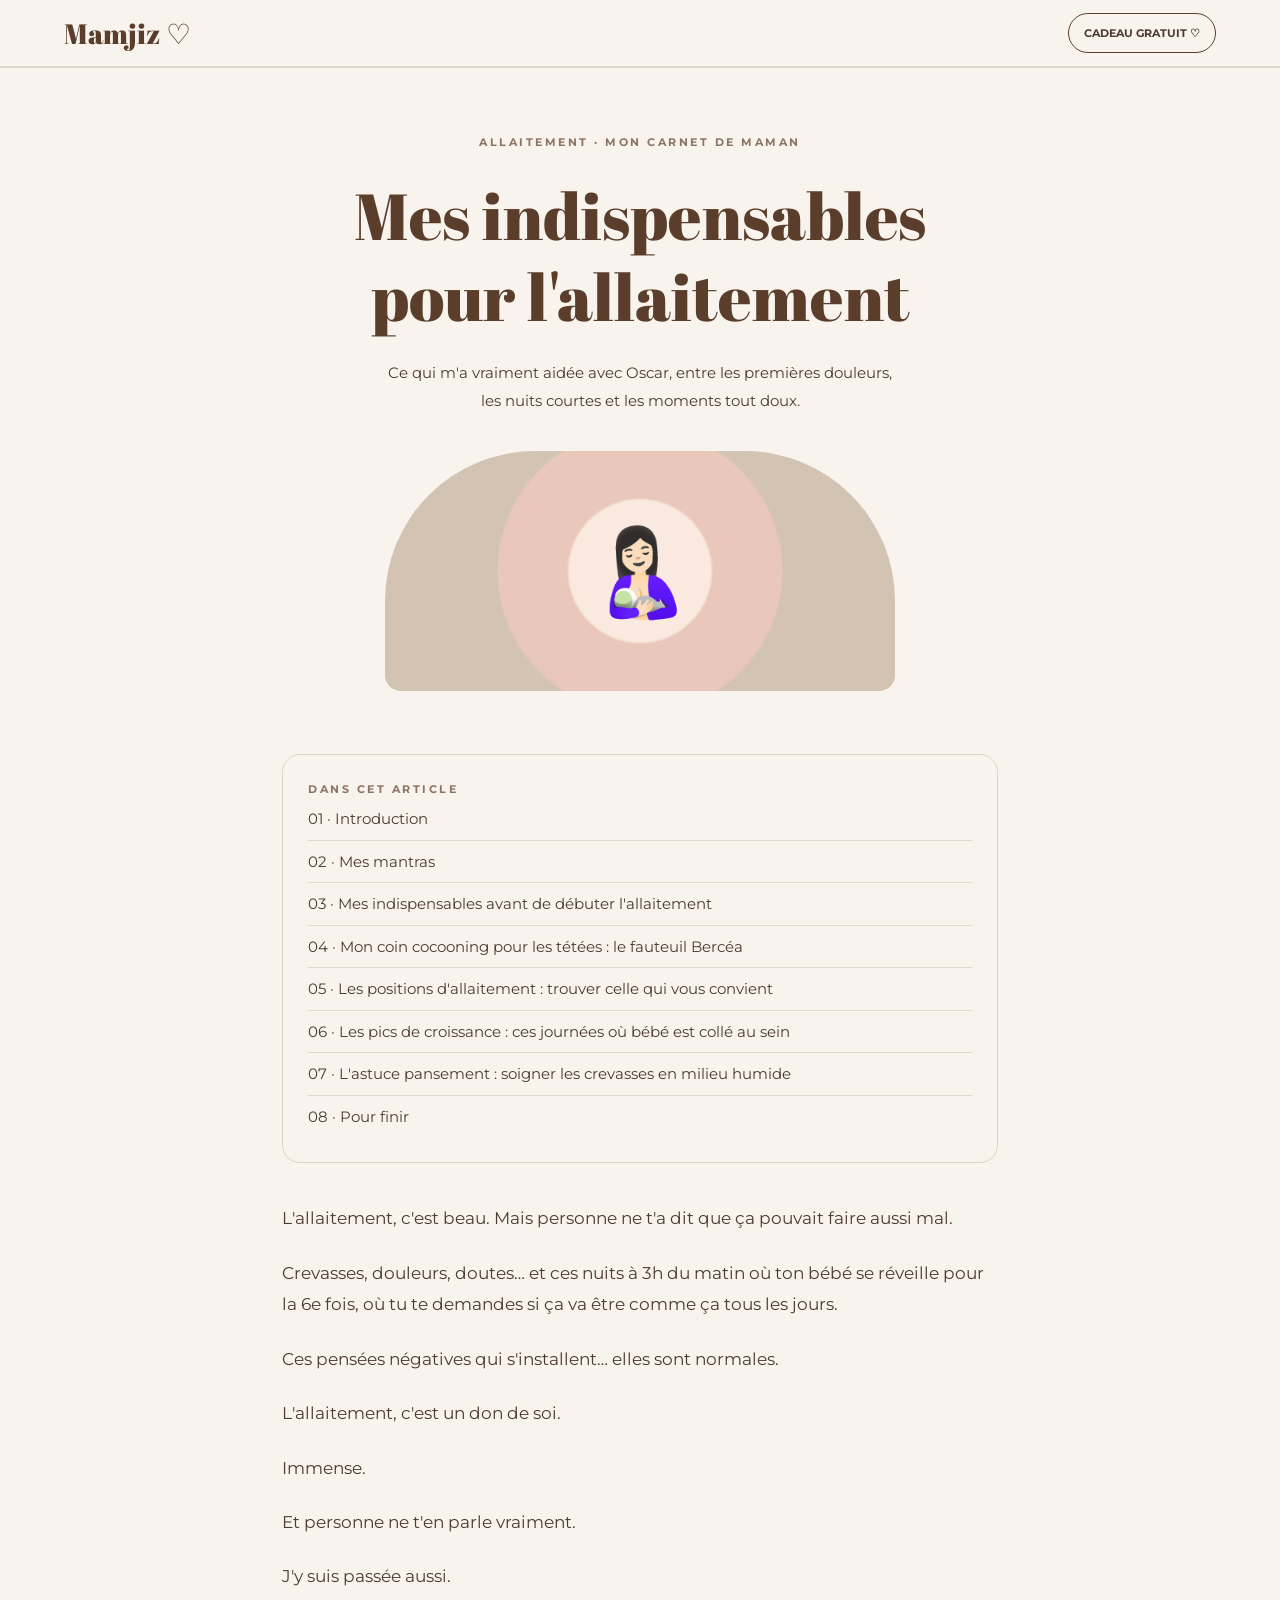
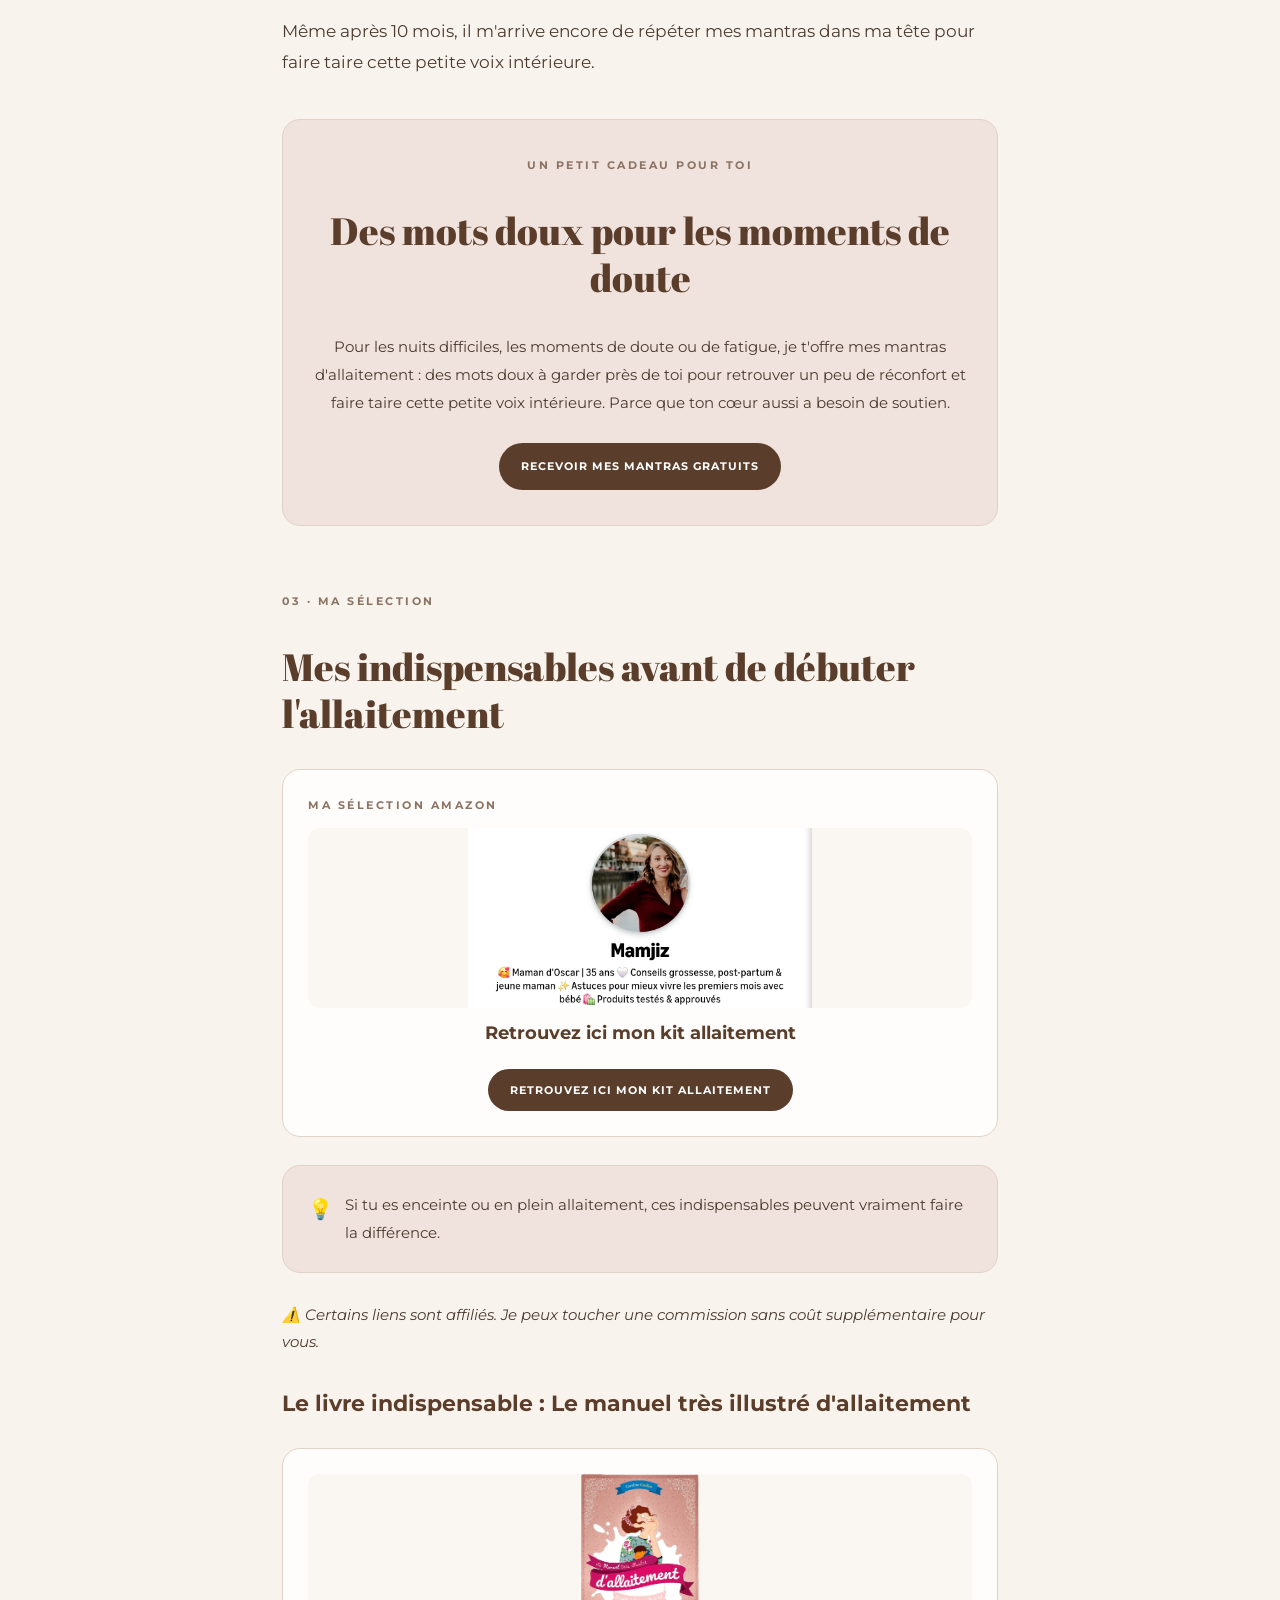
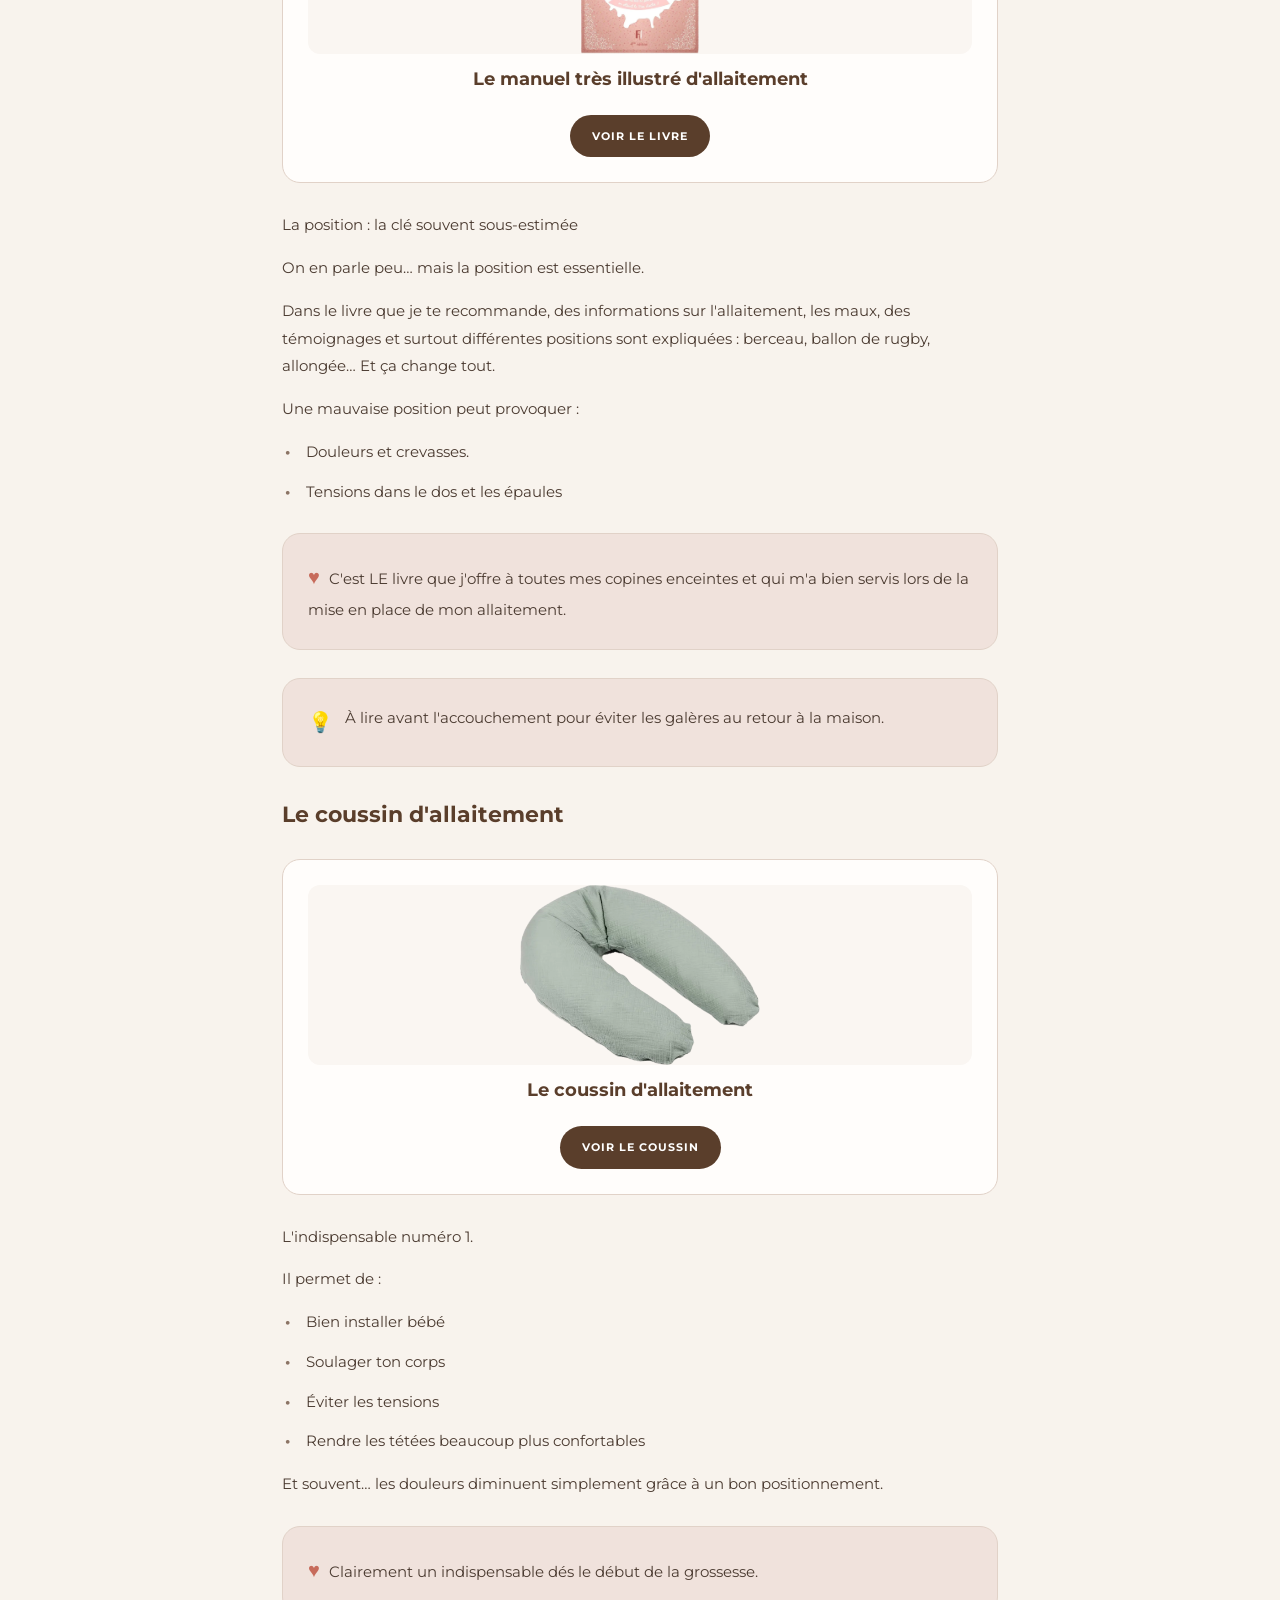
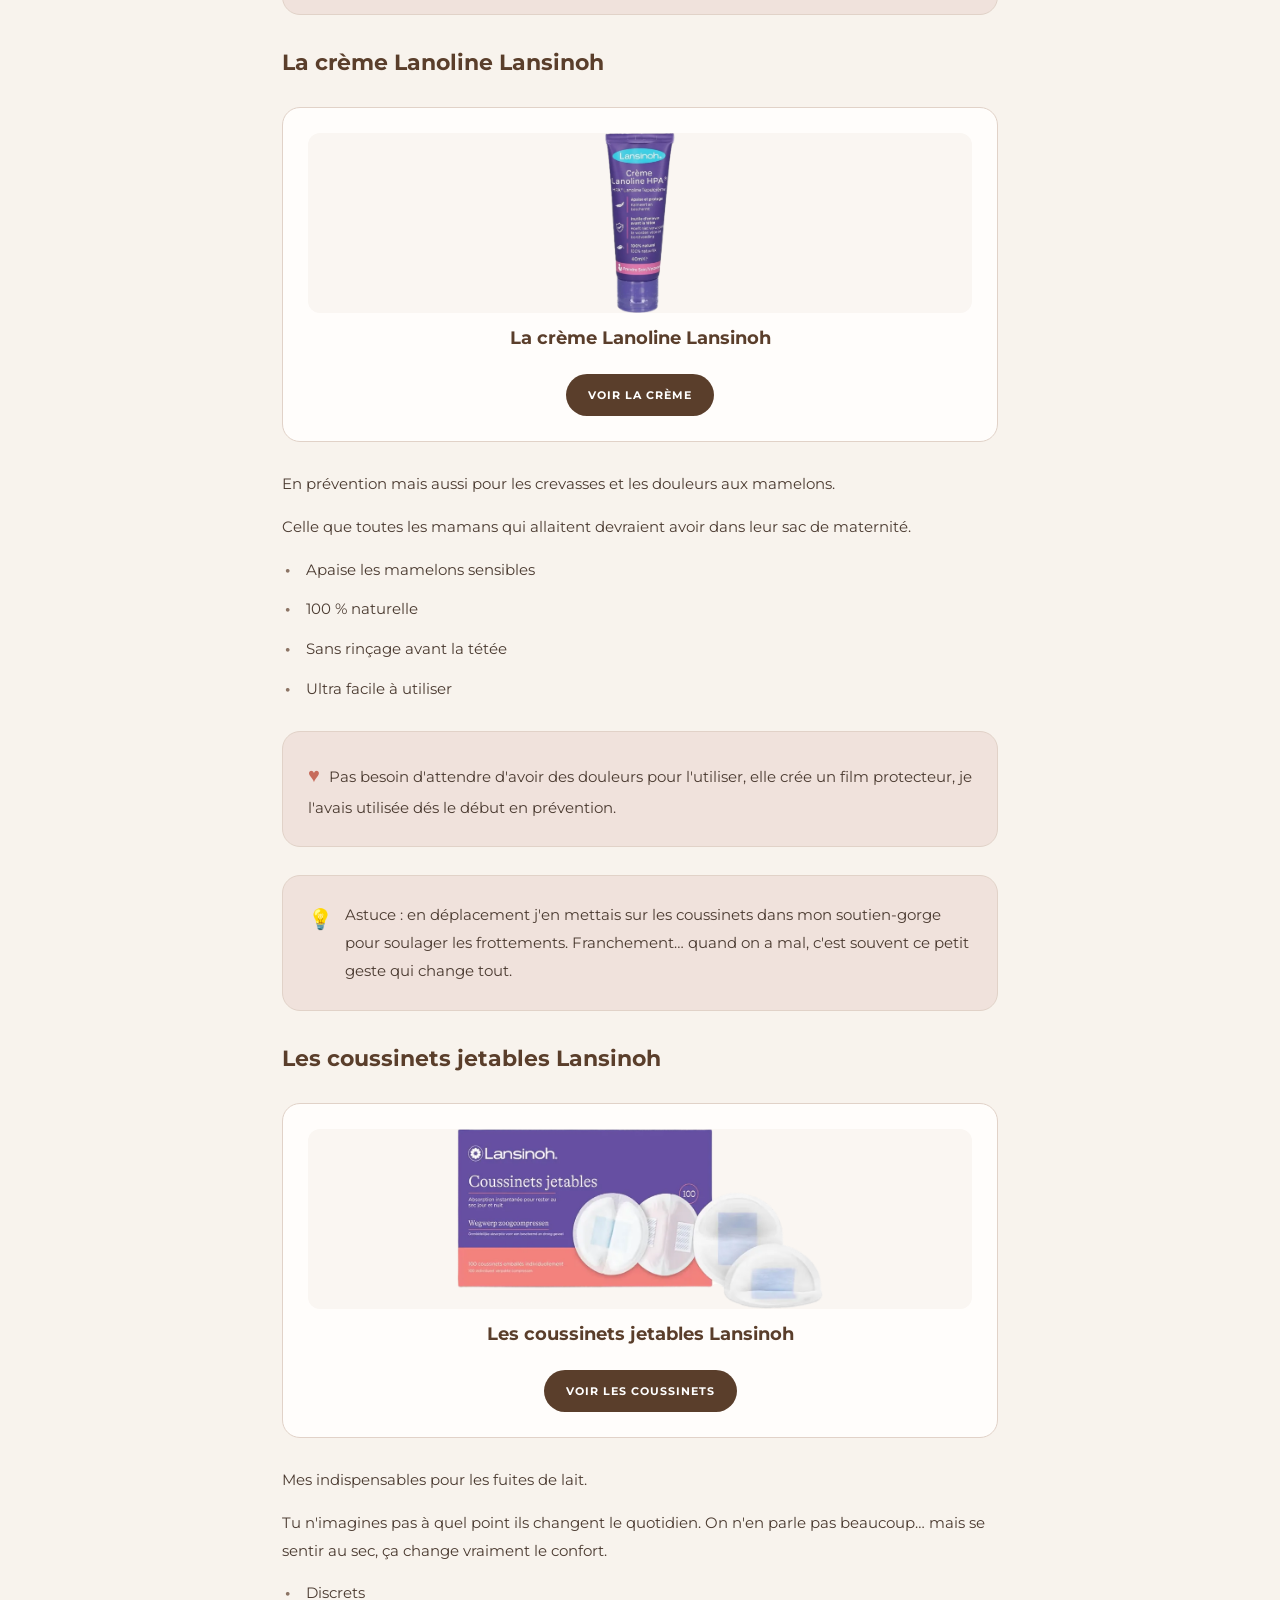
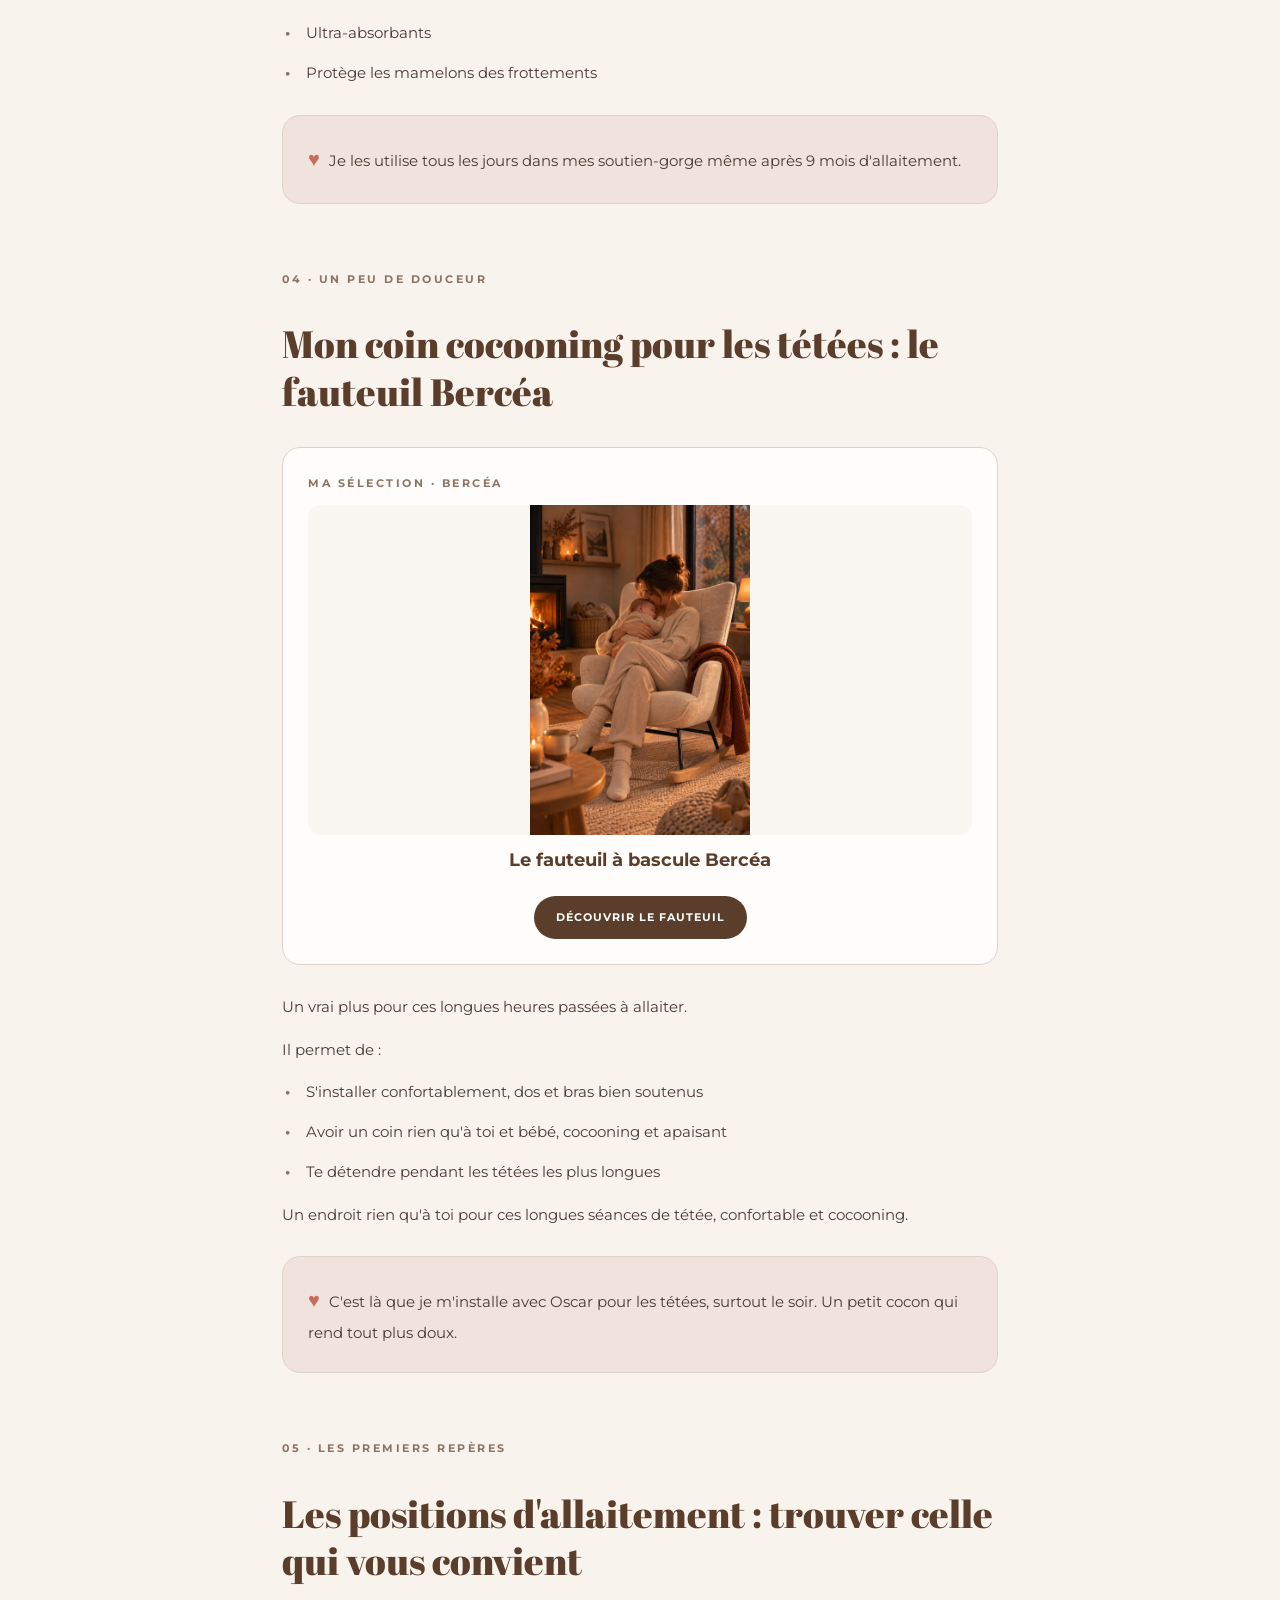
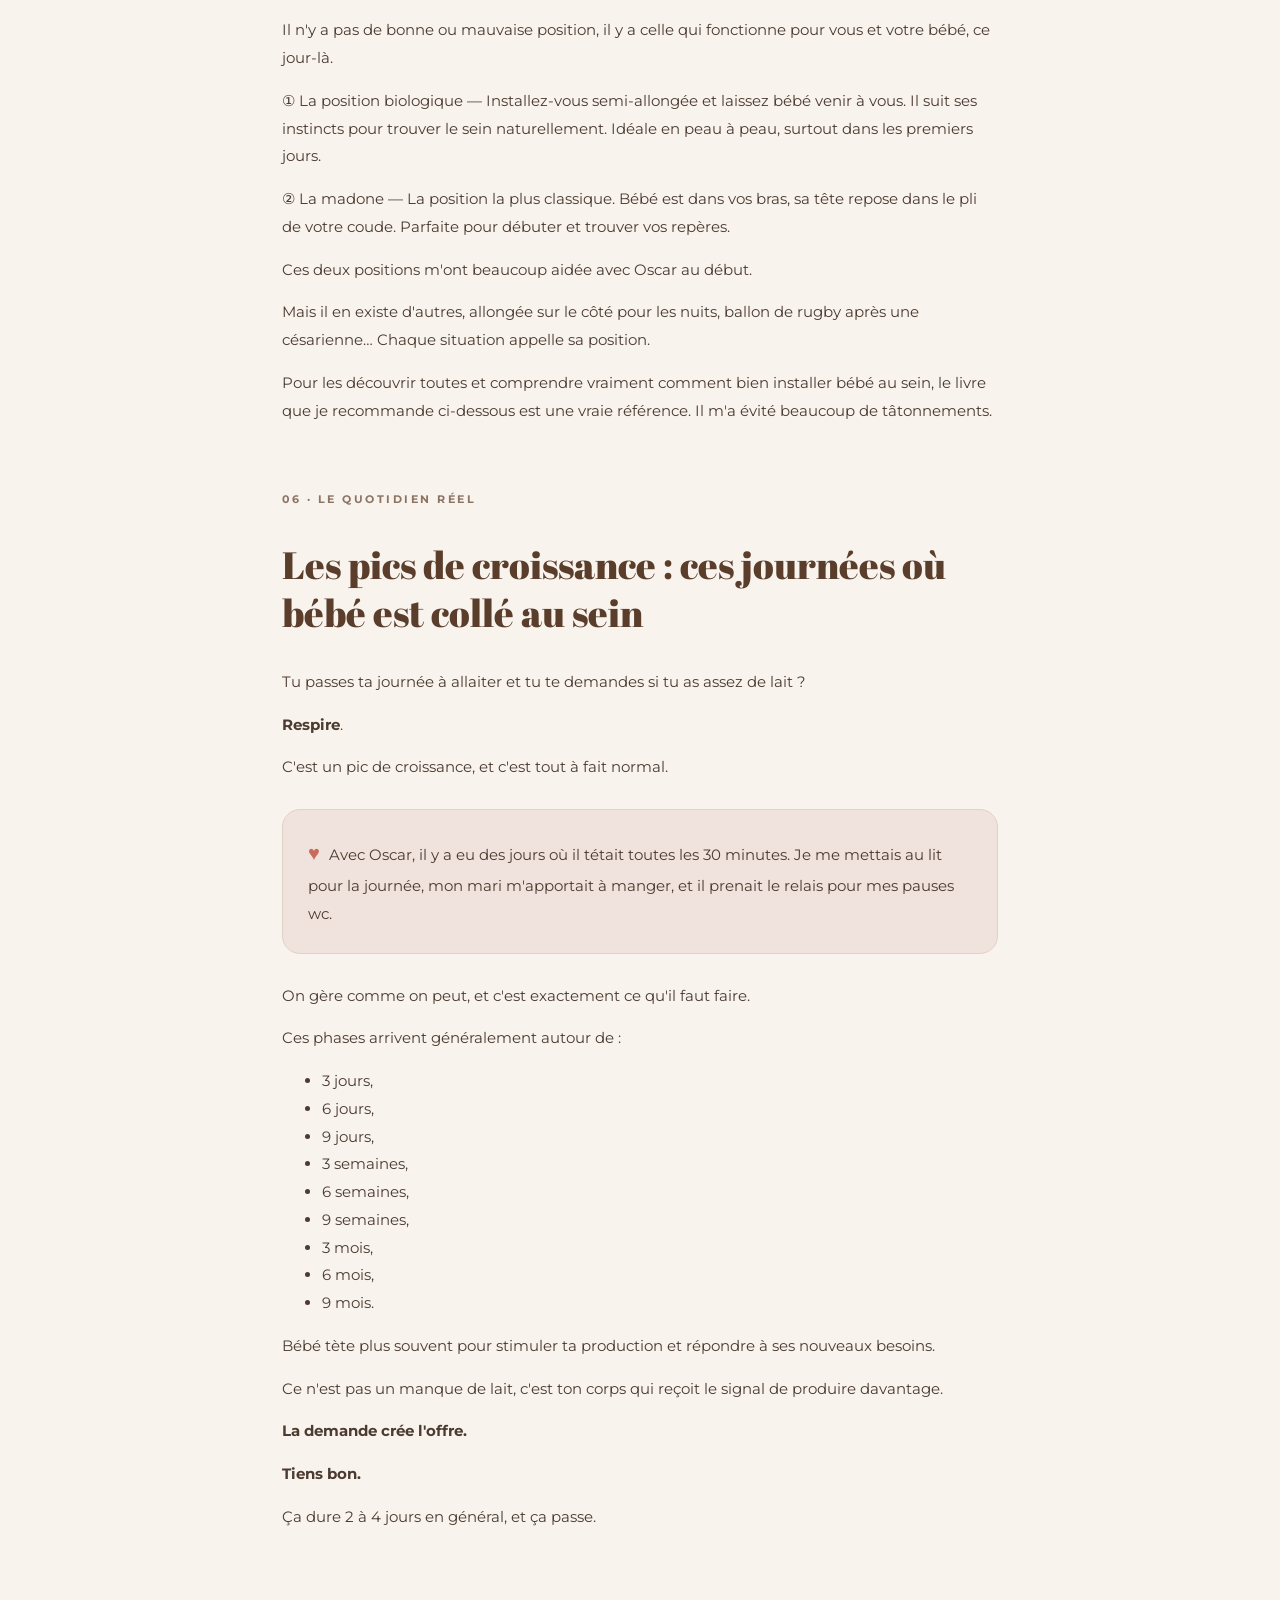
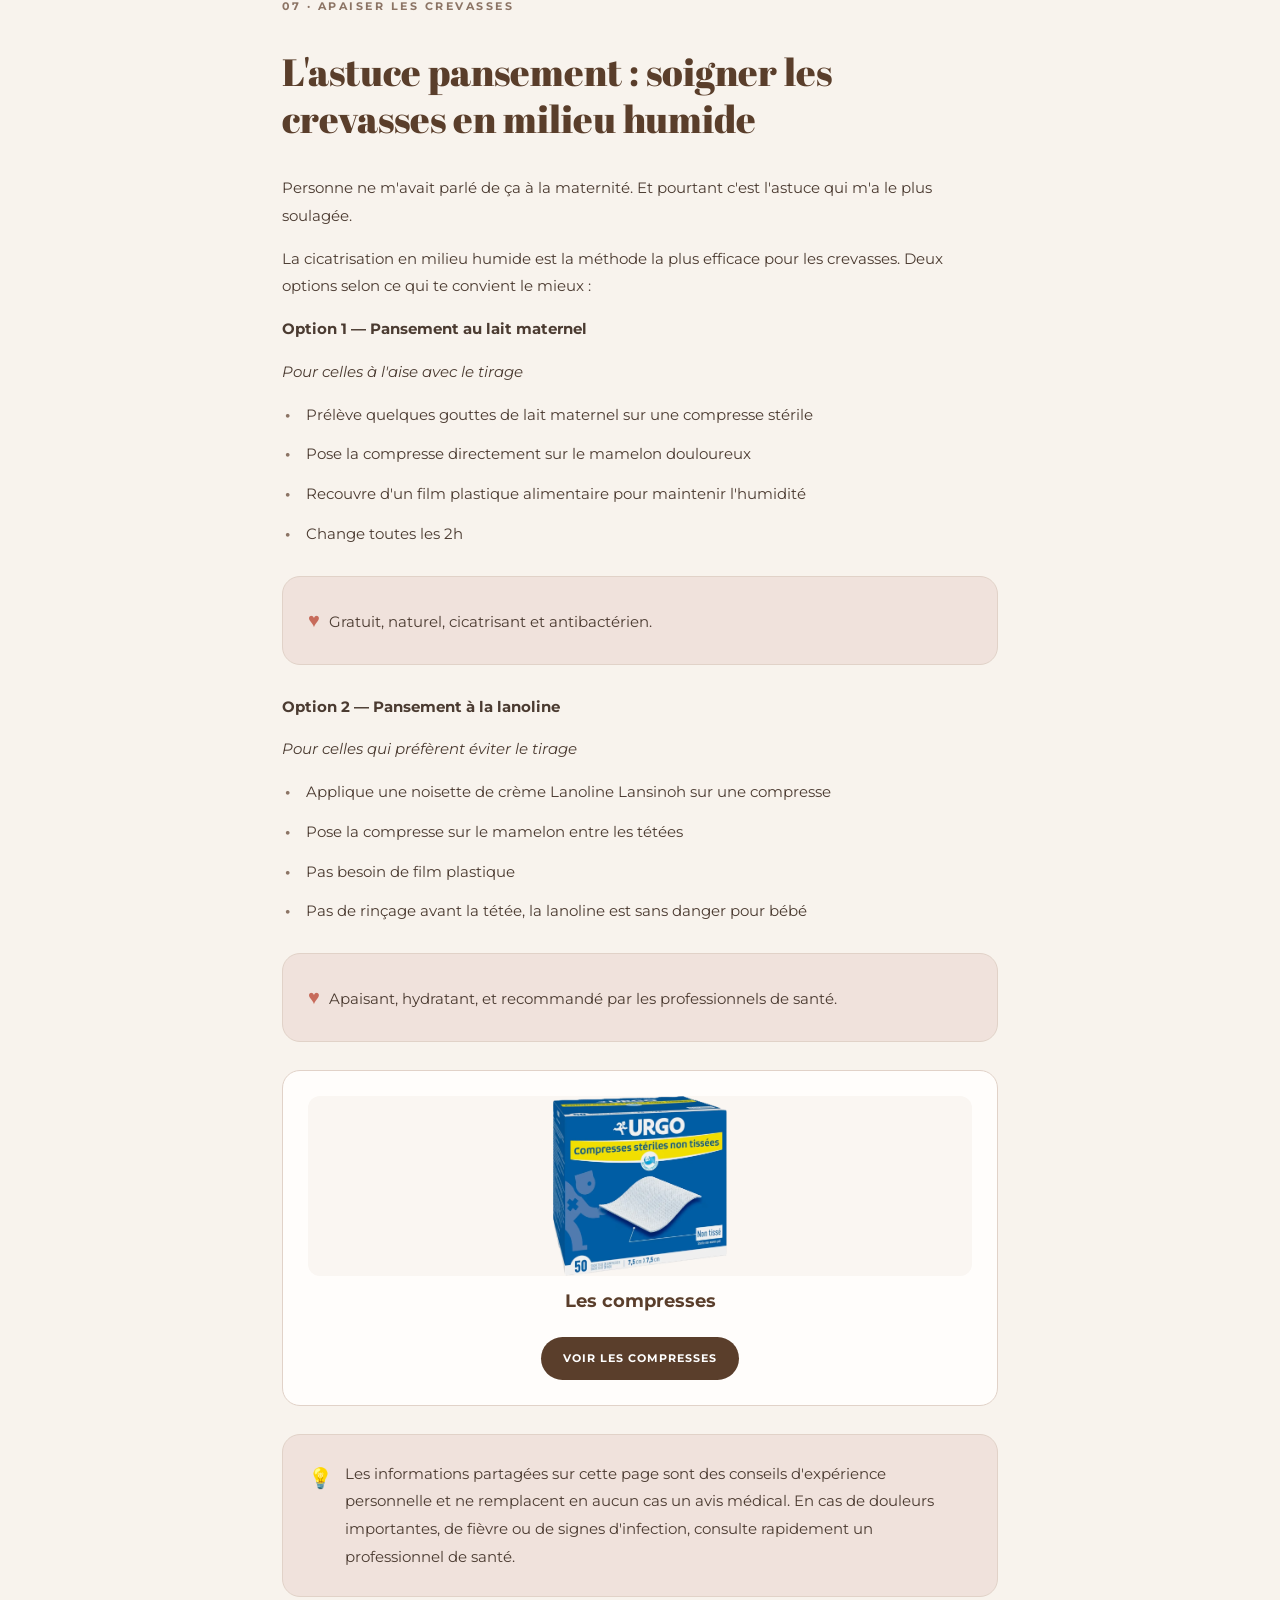
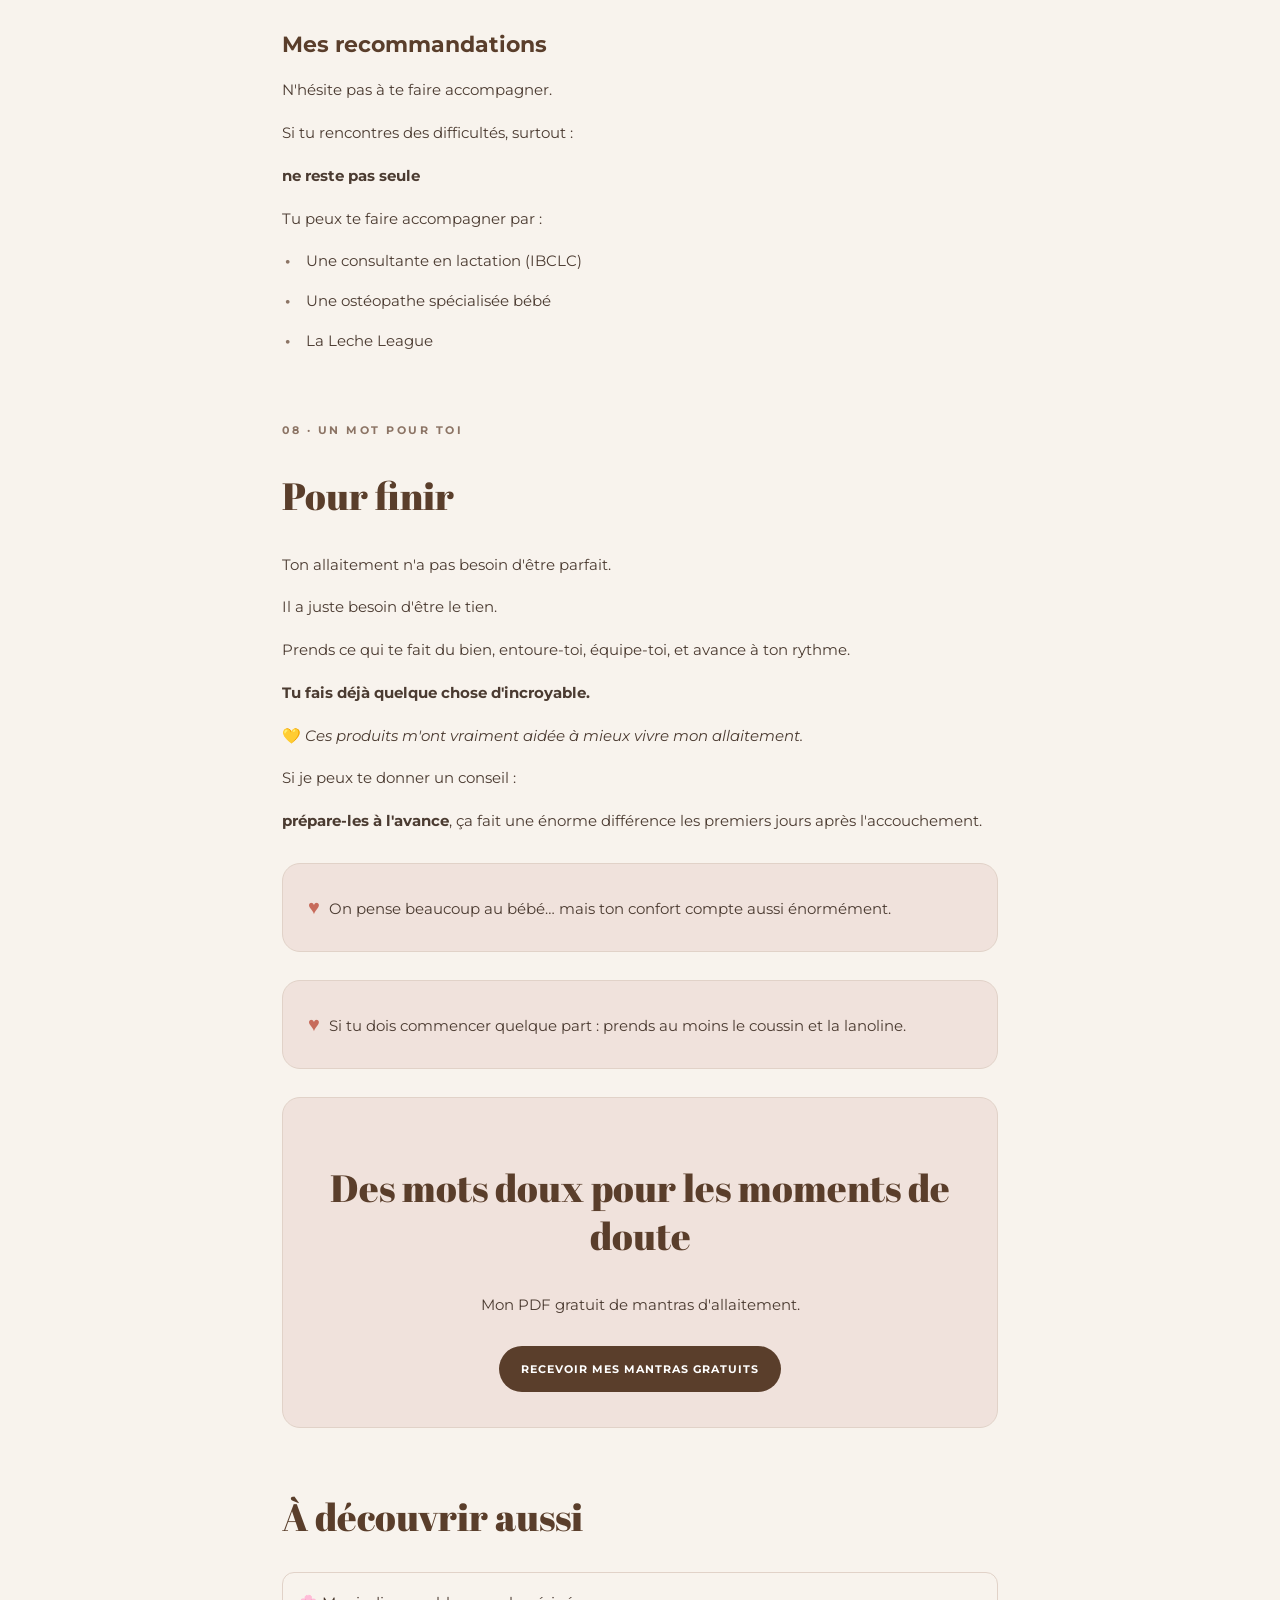
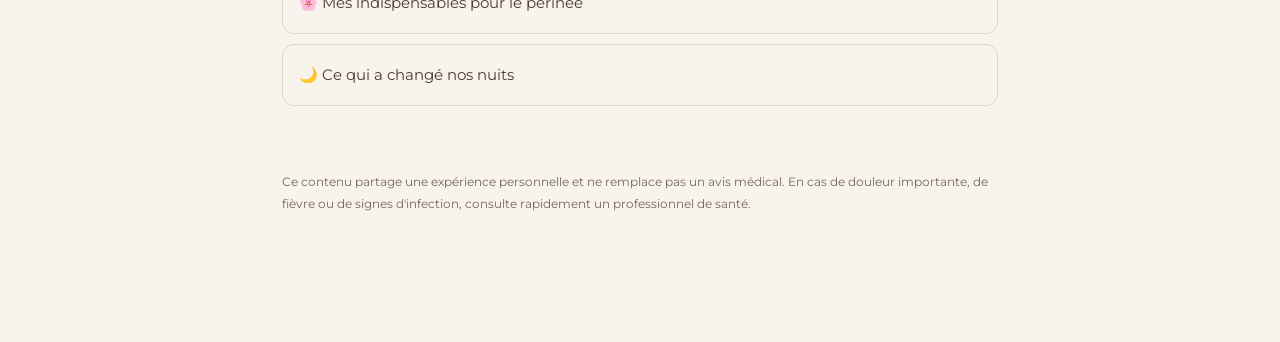
==== commit 7302545a: "Remplacer image douchette par présentation Mamjiz pour sélection Amazon" ====
--- a/blog/mes-indispensables-allaitement/index.html
+++ b/blog/mes-indispensables-allaitement/index.html
@@ -1,4 +1,4 @@
-<!doctype html><html lang="fr"><head><meta charset="utf-8"><meta name="viewport" content="width=device-width,initial-scale=1"><title>Mes indispensables pour l'allaitement | Mamjiz</title><meta name="description" content="Allaitement : mes conseils de maman, mes indispensables et mes mantras gratuits."><link href="https://fonts.googleapis.com/css2?family=Abril+Fatface&family=Montserrat:wght@400;500;600;700&display=swap" rel="stylesheet"><style>:root{--bg:#f8f3ed;--brown:#5a3e2b;--pink:#f0e2dc}*{box-sizing:border-box}html{scroll-behavior:smooth}body{margin:0;background:var(--bg);color:#4b3b31;font:15px/1.85 Montserrat,sans-serif}a{color:inherit}header{position:sticky;top:0;background:#f8f3edf5;border-bottom:1px solid #e2d6cc;padding:13px 5%;display:flex;align-items:center;justify-content:space-between;z-index:5}.brand{font:28px 'Abril Fatface',serif;text-decoration:none;color:var(--brown)}header a:last-child{font-size:11px;font-weight:700;text-decoration:none;border:1px solid var(--brown);padding:9px 15px;border-radius:25px}main{max-width:760px;padding:0 22px 115px;margin:auto}.hero{text-align:center;padding:65px 0 35px}.eyebrow{font-size:11px;text-transform:uppercase;letter-spacing:2.5px;font-weight:700;color:#8c7465}h1,h2{font-family:'Abril Fatface',Georgia,serif;color:var(--brown);font-weight:400;line-height:1.25}h1{font-size:clamp(39px,8vw,65px);margin:22px 0}h2{font-size:clamp(29px,5vw,38px)}.hero p{max-width:520px;margin:auto}.illustration{height:240px;margin:36px auto 0;border-radius:150px 150px 16px 16px;background:radial-gradient(circle,#f9e9de 0 25%,#e9c8bb 26% 50%,#d3c3b2 51%);display:grid;place-items:center;font-size:85px;max-width:510px}.intro{font-size:17px;margin:40px 0}.intro p{margin:0 0 23px}.highlight{font:27px 'Abril Fatface',serif;color:var(--brown)}.gift,.tip,.product,.toc{border:1px solid #e1d2c8;border-radius:18px;padding:25px;margin:28px 0}.gift,.tip{background:var(--pink)}.gift{text-align:center;padding:35px 25px}.btn{display:inline-block;background:var(--brown);color:#fff;border-radius:40px;text-decoration:none;text-transform:uppercase;font-size:11px;letter-spacing:1px;font-weight:700;padding:13px 22px;margin-top:12px}.toc a{display:block;text-decoration:none;border-bottom:1px solid #e3d7cd;padding:8px 0}.toc a:last-child{border:0}section{margin:65px 0;scroll-margin-top:95px}.product{background:#fffdfb}.product strong{font-size:18px;color:var(--brown)}.small{font-size:12px;color:#77665c}.related a{display:block;margin:10px 0;padding:16px;border:1px solid #e1d2c8;border-radius:12px;text-decoration:none}.bottom{display:none}@media(max-width:650px){.hero{padding-top:45px}.intro{font-size:15px}.bottom{display:flex;justify-content:space-around;position:fixed;bottom:12px;left:12px;right:12px;border-radius:40px;background:#fffcf8f5;box-shadow:0 4px 25px #473a2b30;padding:11px 5px;z-index:8}.bottom a{text-decoration:none;font-size:11px;text-align:center}.bottom span{display:block;font-size:21px}.bottom .active{background:var(--brown);color:white;border-radius:25px;padding:0 16px}}.story .symbol,.advice .symbol{display:inline-block;margin-right:9px;color:#c76b5b;font-size:20px;font-style:normal}.tip.story,.tip.advice{font-style:normal}.tip.story i,.tip.advice i{font-style:normal}.check{position:relative;padding-left:24px;border-left:0;margin:12px 0}.check::before{content:"•";position:absolute;left:3px;top:0;color:#8c7465;font-weight:700}.article-list{padding-left:24px}.product .btn{margin-top:16px}.product p{margin-bottom:12px}.toc{line-height:1.7}.product{display:flex;flex-direction:column;align-items:flex-start;gap:12px;min-width:0;overflow-wrap:anywhere}.product strong{display:block;line-height:1.5;max-width:100%}.product .btn{display:inline-flex;align-items:center;justify-content:center;max-width:100%;white-space:normal;text-align:center;margin-top:10px;line-height:1.5}.product p{margin:0}.tip.advice{display:flex;align-items:flex-start;gap:12px;overflow-wrap:anywhere}.tip.advice .symbol{flex:0 0 auto;margin-right:0}.tip.advice>span:last-child{min-width:0;flex:1}.tip.story{overflow-wrap:anywhere}section h3{font-size:22px;line-height:1.45;color:var(--brown);margin:32px 0 16px}header{background:#f8f3ed;box-shadow:0 1px 0 #e2d6cc}@media(max-width:650px){.product{padding:24px 22px}.product .btn{font-size:11px;padding:13px 20px}section h3{font-size:20px}}.product-photo{display:block;width:100%;height:180px;object-fit:contain;object-position:center;border-radius:12px;background:#faf6f2}.product-photo-bercea{height:330px;object-fit:contain;background:#faf6f2}@media(max-width:650px){.product-photo{height:165px}.product-photo-bercea{height:330px}}.product strong{width:100%;text-align:center}.product .btn{align-self:center;margin-left:auto;margin-right:auto}</style></head><body><header><a class="brand" href="/">Mamjiz ♡</a><a href="https://mamjiz-57dzkx.subscribepage.io">CADEAU GRATUIT ♡</a></header><main><div class="hero"><div class="eyebrow">Allaitement · Mon carnet de maman</div><h1>Mes indispensables pour l'allaitement</h1><p>Ce qui m'a vraiment aidée avec Oscar, entre les premières douleurs, les nuits courtes et les moments tout doux.</p><div class="illustration" role="img" aria-label="Illustration maternité">🤱🏻</div></div><div class="toc"><div class="eyebrow">Dans cet article</div><a href="#introduction">01 · Introduction</a><a href="#cadeau">02 · Mes mantras</a><a href="#essentiels">03 · Mes indispensables avant de débuter l'allaitement</a><a href="#coin">04 · Mon coin cocooning pour les tétées : le fauteuil Bercéa</a><a href="#positions">05 · Les positions d'allaitement : trouver celle qui vous convient</a><a href="#pics">06 · Les pics de croissance : ces journées où bébé est collé au sein</a><a href="#douleurs">07 · L'astuce pansement : soigner les crevasses en milieu humide</a><a href="#mot">08 · Pour finir</a></div><div class="intro" id="introduction"><p>L'allaitement, c'est beau. Mais personne ne t'a dit que ça pouvait faire aussi mal.</p><p>Crevasses, douleurs, doutes… et ces nuits à 3h du matin où ton bébé se réveille pour la 6e fois, où tu te demandes si ça va être comme ça tous les jours.</p><p>Ces pensées négatives qui s'installent… elles sont normales.</p><p>L'allaitement, c'est un don de soi.</p><p>Immense.</p><p>Et personne ne t'en parle vraiment.</p><p>J'y suis passée aussi.</p><p>Même après 10 mois, il m'arrive encore de répéter mes mantras dans ma tête pour faire taire cette petite voix intérieure.</p></div><div class="gift" id="cadeau"><div class="eyebrow">Un petit cadeau pour toi</div><h2>Des mots doux pour les moments de doute</h2><p>Pour les nuits difficiles, les moments de doute ou de fatigue, je t'offre mes mantras d'allaitement : des mots doux à garder près de toi pour retrouver un peu de réconfort et faire taire cette petite voix intérieure. Parce que ton cœur aussi a besoin de soutien.</p><a class="btn" href="https://mamjiz-57dzkx.subscribepage.io">Recevoir mes mantras gratuits</a></div><section id="essentiels"><div class="eyebrow">03 · Ma sélection</div><h2>Mes indispensables avant de débuter l'allaitement</h2><div class="product"><div class="eyebrow">Ma sélection Amazon</div><img class="product-photo" src="./douchette.webp" alt="Douchette de soin, accessoire de ma sélection allaitement" loading="lazy" decoding="async"><strong>Retrouvez ici mon kit allaitement</strong><a class="btn" href="https://www.amazon.fr/shop/influencer-59a5bf6d/list/2LJ00N0OHN2MR?ref_=aip_sf_list_spv_ons_mixed_m_lspvrd" target="_blank" rel="sponsored noopener">Retrouvez ici mon kit allaitement</a></div><div class="tip advice"><span class="symbol">💡</span><i>Si tu es enceinte ou en plein allaitement, ces indispensables peuvent vraiment faire la différence.</i></div><p><i>⚠️ Certains liens sont affiliés. Je peux toucher une commission sans coût supplémentaire pour vous.</i></p><h3>Le livre indispensable : Le manuel très illustré d'allaitement</h3><div class="product"><img class="product-photo" src="./livre-allaitement.webp" alt="Couverture du Manuel très illustré d'allaitement" loading="lazy" decoding="async"><strong>Le manuel très illustré d'allaitement</strong><a class="btn" href="https://link.amazon/B06AhzNzn" target="_blank" rel="sponsored noopener">Voir le livre</a></div><p>La position : la clé souvent sous-estimée</p><p>On en parle peu… mais la position est essentielle.</p><p>Dans le livre que je te recommande, des informations sur l'allaitement, les maux, des témoignages et surtout différentes positions sont expliquées : berceau, ballon de rugby, allongée… Et ça change tout.</p><p>Une mauvaise position peut provoquer :</p><p class="check">Douleurs et crevasses.</p><p class="check">Tensions dans le dos et les épaules</p><div class="tip story"><span class="symbol">♥</span><i>C'est LE livre que j'offre à toutes mes copines enceintes et qui m'a bien servis lors de la mise en place de mon allaitement.</i></div><div class="tip advice"><span class="symbol">💡</span><span>À lire avant l'accouchement pour éviter les galères au retour à la maison.</span></div><h3>Le coussin d'allaitement</h3><div class="product"><img class="product-photo" src="./coussin-allaitement.webp" alt="Coussin d'allaitement vert sauge" loading="lazy" decoding="async"><strong>Le coussin d'allaitement</strong><a class="btn" href="https://link.amazon/B03KrnDSi" target="_blank" rel="sponsored noopener">Voir le coussin</a></div><p>L'indispensable numéro 1.</p><p>Il permet de :</p><p class="check">Bien installer bébé</p><p class="check">Soulager ton corps</p><p class="check">Éviter les tensions</p><p class="check">Rendre les tétées beaucoup plus confortables</p><p>Et souvent… les douleurs diminuent simplement grâce à un bon positionnement.</p><div class="tip story"><span class="symbol">♥</span><i>Clairement un indispensable dés le début de la grossesse.</i></div><h3>La crème Lanoline Lansinoh</h3><div class="product"><img class="product-photo" src="./creme-lansinoh.webp" alt="Crème Lanoline Lansinoh" loading="lazy" decoding="async"><strong>La crème Lanoline Lansinoh</strong><a class="btn" href="https://link.amazon/B0b5v0ji0" target="_blank" rel="sponsored noopener">Voir la crème</a></div><p>En prévention mais aussi pour les crevasses et les douleurs aux mamelons.</p><p>Celle que toutes les mamans qui allaitent devraient avoir dans leur sac de maternité.</p><p class="check">Apaise les mamelons sensibles</p><p class="check">100 % naturelle</p><p class="check">Sans rinçage avant la tétée</p><p class="check">Ultra facile à utiliser</p><div class="tip story"><span class="symbol">♥</span><i>Pas besoin d'attendre d'avoir des douleurs pour l'utiliser, elle crée un film protecteur, je l'avais utilisée dés le début en prévention.</i></div><div class="tip advice"><span class="symbol">💡</span><span>Astuce : en déplacement j'en mettais sur les coussinets dans mon soutien-gorge pour soulager les frottements. Franchement… quand on a mal, c'est souvent ce petit geste qui change tout.</span></div><h3>Les coussinets jetables Lansinoh</h3><div class="product"><img class="product-photo" src="./coussinets-lansinoh.webp" alt="Boîte de coussinets jetables Lansinoh" loading="lazy" decoding="async"><strong>Les coussinets jetables Lansinoh</strong><a class="btn" href="https://link.amazon/B04uDqCm7" target="_blank" rel="sponsored noopener">Voir les coussinets</a></div><p>Mes indispensables pour les fuites de lait.</p><p>Tu n'imagines pas à quel point ils changent le quotidien. On n'en parle pas beaucoup… mais se sentir au sec, ça change vraiment le confort.</p><p class="check">Discrets</p><p class="check">Ultra-absorbants</p><p class="check">Protège les mamelons des frottements</p><div class="tip story"><span class="symbol">♥</span><i>Je les utilise tous les jours dans mes soutien-gorge même après 9 mois d'allaitement.</i></div></section><section id="coin"><div class="eyebrow">04 · Un peu de douceur</div><h2>Mon coin cocooning pour les tétées : le fauteuil Bercéa</h2><div class="product"><div class="eyebrow">Ma sélection · Bercéa</div><img class="product-photo product-photo-bercea" src="./file_00000000adac8210bc5c0dcccc26cb09.jpg" alt="Maman et bébé dans le fauteuil à bascule Bercéa près de la cheminée" loading="lazy" decoding="async"><strong>Le fauteuil à bascule Bercéa</strong><a class="btn" href="https://bercea.shop/products/fauteuil-a-bascule-bercea-cocon-en-tissu-bouclette-ecru?utm_source=notion&utm_medium=affiliate&utm_campaign=allaitement" target="_blank" rel="sponsored noopener">Découvrir le fauteuil</a></div><p>Un vrai plus pour ces longues heures passées à allaiter.</p><p>Il permet de :</p><p class="check">S'installer confortablement, dos et bras bien soutenus</p><p class="check">Avoir un coin rien qu'à toi et bébé, cocooning et apaisant</p><p class="check">Te détendre pendant les tétées les plus longues</p><p>Un endroit rien qu'à toi pour ces longues séances de tétée, confortable et cocooning.</p><div class="tip story"><span class="symbol">♥</span><i>C'est là que je m'installe avec Oscar pour les tétées, surtout le soir. Un petit cocon qui rend tout plus doux.</i></div></section><section id="positions"><div class="eyebrow">05 · Les premiers repères</div><h2>Les positions d'allaitement : trouver celle qui vous convient</h2><p>Il n'y a pas de bonne ou mauvaise position, il y a celle qui fonctionne pour vous et votre bébé, ce jour-là.</p><p>① La position biologique — Installez-vous semi-allongée et laissez bébé venir à vous. Il suit ses instincts pour trouver le sein naturellement. Idéale en peau à peau, surtout dans les premiers jours.</p><p>② La madone — La position la plus classique. Bébé est dans vos bras, sa tête repose dans le pli de votre coude. Parfaite pour débuter et trouver vos repères.</p><p>Ces deux positions m'ont beaucoup aidée avec Oscar au début.</p><p>Mais il en existe d'autres, allongée sur le côté pour les nuits, ballon de rugby après une césarienne… Chaque situation appelle sa position.</p><p>Pour les découvrir toutes et comprendre vraiment comment bien installer bébé au sein, le livre que je recommande ci-dessous est une vraie référence. Il m'a évité beaucoup de tâtonnements.</p></section><section id="pics"><div class="eyebrow">06 · Le quotidien réel</div><h2>Les pics de croissance : ces journées où bébé est collé au sein</h2><p>Tu passes ta journée à allaiter et tu te demandes si tu as assez de lait ?</p><p><b>Respire</b>.</p><p>C'est un pic de croissance, et c'est tout à fait normal.</p><div class="tip story"><span class="symbol">♥</span><i>Avec Oscar, il y a eu des jours où il tétait toutes les 30 minutes. Je me mettais au lit pour la journée, mon mari m'apportait à manger, et il prenait le relais pour mes pauses wc.</i></div><p>On gère comme on peut, et c'est exactement ce qu'il faut faire.</p><p>Ces phases arrivent généralement autour de :</p><ul>
+<!doctype html><html lang="fr"><head><meta charset="utf-8"><meta name="viewport" content="width=device-width,initial-scale=1"><title>Mes indispensables pour l'allaitement | Mamjiz</title><meta name="description" content="Allaitement : mes conseils de maman, mes indispensables et mes mantras gratuits."><link href="https://fonts.googleapis.com/css2?family=Abril+Fatface&family=Montserrat:wght@400;500;600;700&display=swap" rel="stylesheet"><style>:root{--bg:#f8f3ed;--brown:#5a3e2b;--pink:#f0e2dc}*{box-sizing:border-box}html{scroll-behavior:smooth}body{margin:0;background:var(--bg);color:#4b3b31;font:15px/1.85 Montserrat,sans-serif}a{color:inherit}header{position:sticky;top:0;background:#f8f3edf5;border-bottom:1px solid #e2d6cc;padding:13px 5%;display:flex;align-items:center;justify-content:space-between;z-index:5}.brand{font:28px 'Abril Fatface',serif;text-decoration:none;color:var(--brown)}header a:last-child{font-size:11px;font-weight:700;text-decoration:none;border:1px solid var(--brown);padding:9px 15px;border-radius:25px}main{max-width:760px;padding:0 22px 115px;margin:auto}.hero{text-align:center;padding:65px 0 35px}.eyebrow{font-size:11px;text-transform:uppercase;letter-spacing:2.5px;font-weight:700;color:#8c7465}h1,h2{font-family:'Abril Fatface',Georgia,serif;color:var(--brown);font-weight:400;line-height:1.25}h1{font-size:clamp(39px,8vw,65px);margin:22px 0}h2{font-size:clamp(29px,5vw,38px)}.hero p{max-width:520px;margin:auto}.illustration{height:240px;margin:36px auto 0;border-radius:150px 150px 16px 16px;background:radial-gradient(circle,#f9e9de 0 25%,#e9c8bb 26% 50%,#d3c3b2 51%);display:grid;place-items:center;font-size:85px;max-width:510px}.intro{font-size:17px;margin:40px 0}.intro p{margin:0 0 23px}.highlight{font:27px 'Abril Fatface',serif;color:var(--brown)}.gift,.tip,.product,.toc{border:1px solid #e1d2c8;border-radius:18px;padding:25px;margin:28px 0}.gift,.tip{background:var(--pink)}.gift{text-align:center;padding:35px 25px}.btn{display:inline-block;background:var(--brown);color:#fff;border-radius:40px;text-decoration:none;text-transform:uppercase;font-size:11px;letter-spacing:1px;font-weight:700;padding:13px 22px;margin-top:12px}.toc a{display:block;text-decoration:none;border-bottom:1px solid #e3d7cd;padding:8px 0}.toc a:last-child{border:0}section{margin:65px 0;scroll-margin-top:95px}.product{background:#fffdfb}.product strong{font-size:18px;color:var(--brown)}.small{font-size:12px;color:#77665c}.related a{display:block;margin:10px 0;padding:16px;border:1px solid #e1d2c8;border-radius:12px;text-decoration:none}.bottom{display:none}@media(max-width:650px){.hero{padding-top:45px}.intro{font-size:15px}.bottom{display:flex;justify-content:space-around;position:fixed;bottom:12px;left:12px;right:12px;border-radius:40px;background:#fffcf8f5;box-shadow:0 4px 25px #473a2b30;padding:11px 5px;z-index:8}.bottom a{text-decoration:none;font-size:11px;text-align:center}.bottom span{display:block;font-size:21px}.bottom .active{background:var(--brown);color:white;border-radius:25px;padding:0 16px}}.story .symbol,.advice .symbol{display:inline-block;margin-right:9px;color:#c76b5b;font-size:20px;font-style:normal}.tip.story,.tip.advice{font-style:normal}.tip.story i,.tip.advice i{font-style:normal}.check{position:relative;padding-left:24px;border-left:0;margin:12px 0}.check::before{content:"•";position:absolute;left:3px;top:0;color:#8c7465;font-weight:700}.article-list{padding-left:24px}.product .btn{margin-top:16px}.product p{margin-bottom:12px}.toc{line-height:1.7}.product{display:flex;flex-direction:column;align-items:flex-start;gap:12px;min-width:0;overflow-wrap:anywhere}.product strong{display:block;line-height:1.5;max-width:100%}.product .btn{display:inline-flex;align-items:center;justify-content:center;max-width:100%;white-space:normal;text-align:center;margin-top:10px;line-height:1.5}.product p{margin:0}.tip.advice{display:flex;align-items:flex-start;gap:12px;overflow-wrap:anywhere}.tip.advice .symbol{flex:0 0 auto;margin-right:0}.tip.advice>span:last-child{min-width:0;flex:1}.tip.story{overflow-wrap:anywhere}section h3{font-size:22px;line-height:1.45;color:var(--brown);margin:32px 0 16px}header{background:#f8f3ed;box-shadow:0 1px 0 #e2d6cc}@media(max-width:650px){.product{padding:24px 22px}.product .btn{font-size:11px;padding:13px 20px}section h3{font-size:20px}}.product-photo{display:block;width:100%;height:180px;object-fit:contain;object-position:center;border-radius:12px;background:#faf6f2}.product-photo-bercea{height:330px;object-fit:contain;background:#faf6f2}@media(max-width:650px){.product-photo{height:165px}.product-photo-bercea{height:330px}}.product strong{width:100%;text-align:center}.product .btn{align-self:center;margin-left:auto;margin-right:auto}</style></head><body><header><a class="brand" href="/">Mamjiz ♡</a><a href="https://mamjiz-57dzkx.subscribepage.io">CADEAU GRATUIT ♡</a></header><main><div class="hero"><div class="eyebrow">Allaitement · Mon carnet de maman</div><h1>Mes indispensables pour l'allaitement</h1><p>Ce qui m'a vraiment aidée avec Oscar, entre les premières douleurs, les nuits courtes et les moments tout doux.</p><div class="illustration" role="img" aria-label="Illustration maternité">🤱🏻</div></div><div class="toc"><div class="eyebrow">Dans cet article</div><a href="#introduction">01 · Introduction</a><a href="#cadeau">02 · Mes mantras</a><a href="#essentiels">03 · Mes indispensables avant de débuter l'allaitement</a><a href="#coin">04 · Mon coin cocooning pour les tétées : le fauteuil Bercéa</a><a href="#positions">05 · Les positions d'allaitement : trouver celle qui vous convient</a><a href="#pics">06 · Les pics de croissance : ces journées où bébé est collé au sein</a><a href="#douleurs">07 · L'astuce pansement : soigner les crevasses en milieu humide</a><a href="#mot">08 · Pour finir</a></div><div class="intro" id="introduction"><p>L'allaitement, c'est beau. Mais personne ne t'a dit que ça pouvait faire aussi mal.</p><p>Crevasses, douleurs, doutes… et ces nuits à 3h du matin où ton bébé se réveille pour la 6e fois, où tu te demandes si ça va être comme ça tous les jours.</p><p>Ces pensées négatives qui s'installent… elles sont normales.</p><p>L'allaitement, c'est un don de soi.</p><p>Immense.</p><p>Et personne ne t'en parle vraiment.</p><p>J'y suis passée aussi.</p><p>Même après 10 mois, il m'arrive encore de répéter mes mantras dans ma tête pour faire taire cette petite voix intérieure.</p></div><div class="gift" id="cadeau"><div class="eyebrow">Un petit cadeau pour toi</div><h2>Des mots doux pour les moments de doute</h2><p>Pour les nuits difficiles, les moments de doute ou de fatigue, je t'offre mes mantras d'allaitement : des mots doux à garder près de toi pour retrouver un peu de réconfort et faire taire cette petite voix intérieure. Parce que ton cœur aussi a besoin de soutien.</p><a class="btn" href="https://mamjiz-57dzkx.subscribepage.io">Recevoir mes mantras gratuits</a></div><section id="essentiels"><div class="eyebrow">03 · Ma sélection</div><h2>Mes indispensables avant de débuter l'allaitement</h2><div class="product"><div class="eyebrow">Ma sélection Amazon</div><img class="product-photo" src="./Screenshot_20261122_220725_Chrome.jpg" alt="Présentation de Mamjiz et de sa sélection Amazon" loading="lazy" decoding="async"><strong>Retrouvez ici mon kit allaitement</strong><a class="btn" href="https://www.amazon.fr/shop/influencer-59a5bf6d/list/2LJ00N0OHN2MR?ref_=aip_sf_list_spv_ons_mixed_m_lspvrd" target="_blank" rel="sponsored noopener">Retrouvez ici mon kit allaitement</a></div><div class="tip advice"><span class="symbol">💡</span><i>Si tu es enceinte ou en plein allaitement, ces indispensables peuvent vraiment faire la différence.</i></div><p><i>⚠️ Certains liens sont affiliés. Je peux toucher une commission sans coût supplémentaire pour vous.</i></p><h3>Le livre indispensable : Le manuel très illustré d'allaitement</h3><div class="product"><img class="product-photo" src="./livre-allaitement.webp" alt="Couverture du Manuel très illustré d'allaitement" loading="lazy" decoding="async"><strong>Le manuel très illustré d'allaitement</strong><a class="btn" href="https://link.amazon/B06AhzNzn" target="_blank" rel="sponsored noopener">Voir le livre</a></div><p>La position : la clé souvent sous-estimée</p><p>On en parle peu… mais la position est essentielle.</p><p>Dans le livre que je te recommande, des informations sur l'allaitement, les maux, des témoignages et surtout différentes positions sont expliquées : berceau, ballon de rugby, allongée… Et ça change tout.</p><p>Une mauvaise position peut provoquer :</p><p class="check">Douleurs et crevasses.</p><p class="check">Tensions dans le dos et les épaules</p><div class="tip story"><span class="symbol">♥</span><i>C'est LE livre que j'offre à toutes mes copines enceintes et qui m'a bien servis lors de la mise en place de mon allaitement.</i></div><div class="tip advice"><span class="symbol">💡</span><span>À lire avant l'accouchement pour éviter les galères au retour à la maison.</span></div><h3>Le coussin d'allaitement</h3><div class="product"><img class="product-photo" src="./coussin-allaitement.webp" alt="Coussin d'allaitement vert sauge" loading="lazy" decoding="async"><strong>Le coussin d'allaitement</strong><a class="btn" href="https://link.amazon/B03KrnDSi" target="_blank" rel="sponsored noopener">Voir le coussin</a></div><p>L'indispensable numéro 1.</p><p>Il permet de :</p><p class="check">Bien installer bébé</p><p class="check">Soulager ton corps</p><p class="check">Éviter les tensions</p><p class="check">Rendre les tétées beaucoup plus confortables</p><p>Et souvent… les douleurs diminuent simplement grâce à un bon positionnement.</p><div class="tip story"><span class="symbol">♥</span><i>Clairement un indispensable dés le début de la grossesse.</i></div><h3>La crème Lanoline Lansinoh</h3><div class="product"><img class="product-photo" src="./creme-lansinoh.webp" alt="Crème Lanoline Lansinoh" loading="lazy" decoding="async"><strong>La crème Lanoline Lansinoh</strong><a class="btn" href="https://link.amazon/B0b5v0ji0" target="_blank" rel="sponsored noopener">Voir la crème</a></div><p>En prévention mais aussi pour les crevasses et les douleurs aux mamelons.</p><p>Celle que toutes les mamans qui allaitent devraient avoir dans leur sac de maternité.</p><p class="check">Apaise les mamelons sensibles</p><p class="check">100 % naturelle</p><p class="check">Sans rinçage avant la tétée</p><p class="check">Ultra facile à utiliser</p><div class="tip story"><span class="symbol">♥</span><i>Pas besoin d'attendre d'avoir des douleurs pour l'utiliser, elle crée un film protecteur, je l'avais utilisée dés le début en prévention.</i></div><div class="tip advice"><span class="symbol">💡</span><span>Astuce : en déplacement j'en mettais sur les coussinets dans mon soutien-gorge pour soulager les frottements. Franchement… quand on a mal, c'est souvent ce petit geste qui change tout.</span></div><h3>Les coussinets jetables Lansinoh</h3><div class="product"><img class="product-photo" src="./coussinets-lansinoh.webp" alt="Boîte de coussinets jetables Lansinoh" loading="lazy" decoding="async"><strong>Les coussinets jetables Lansinoh</strong><a class="btn" href="https://link.amazon/B04uDqCm7" target="_blank" rel="sponsored noopener">Voir les coussinets</a></div><p>Mes indispensables pour les fuites de lait.</p><p>Tu n'imagines pas à quel point ils changent le quotidien. On n'en parle pas beaucoup… mais se sentir au sec, ça change vraiment le confort.</p><p class="check">Discrets</p><p class="check">Ultra-absorbants</p><p class="check">Protège les mamelons des frottements</p><div class="tip story"><span class="symbol">♥</span><i>Je les utilise tous les jours dans mes soutien-gorge même après 9 mois d'allaitement.</i></div></section><section id="coin"><div class="eyebrow">04 · Un peu de douceur</div><h2>Mon coin cocooning pour les tétées : le fauteuil Bercéa</h2><div class="product"><div class="eyebrow">Ma sélection · Bercéa</div><img class="product-photo product-photo-bercea" src="./file_00000000adac8210bc5c0dcccc26cb09.jpg" alt="Maman et bébé dans le fauteuil à bascule Bercéa près de la cheminée" loading="lazy" decoding="async"><strong>Le fauteuil à bascule Bercéa</strong><a class="btn" href="https://bercea.shop/products/fauteuil-a-bascule-bercea-cocon-en-tissu-bouclette-ecru?utm_source=notion&utm_medium=affiliate&utm_campaign=allaitement" target="_blank" rel="sponsored noopener">Découvrir le fauteuil</a></div><p>Un vrai plus pour ces longues heures passées à allaiter.</p><p>Il permet de :</p><p class="check">S'installer confortablement, dos et bras bien soutenus</p><p class="check">Avoir un coin rien qu'à toi et bébé, cocooning et apaisant</p><p class="check">Te détendre pendant les tétées les plus longues</p><p>Un endroit rien qu'à toi pour ces longues séances de tétée, confortable et cocooning.</p><div class="tip story"><span class="symbol">♥</span><i>C'est là que je m'installe avec Oscar pour les tétées, surtout le soir. Un petit cocon qui rend tout plus doux.</i></div></section><section id="positions"><div class="eyebrow">05 · Les premiers repères</div><h2>Les positions d'allaitement : trouver celle qui vous convient</h2><p>Il n'y a pas de bonne ou mauvaise position, il y a celle qui fonctionne pour vous et votre bébé, ce jour-là.</p><p>① La position biologique — Installez-vous semi-allongée et laissez bébé venir à vous. Il suit ses instincts pour trouver le sein naturellement. Idéale en peau à peau, surtout dans les premiers jours.</p><p>② La madone — La position la plus classique. Bébé est dans vos bras, sa tête repose dans le pli de votre coude. Parfaite pour débuter et trouver vos repères.</p><p>Ces deux positions m'ont beaucoup aidée avec Oscar au début.</p><p>Mais il en existe d'autres, allongée sur le côté pour les nuits, ballon de rugby après une césarienne… Chaque situation appelle sa position.</p><p>Pour les découvrir toutes et comprendre vraiment comment bien installer bébé au sein, le livre que je recommande ci-dessous est une vraie référence. Il m'a évité beaucoup de tâtonnements.</p></section><section id="pics"><div class="eyebrow">06 · Le quotidien réel</div><h2>Les pics de croissance : ces journées où bébé est collé au sein</h2><p>Tu passes ta journée à allaiter et tu te demandes si tu as assez de lait ?</p><p><b>Respire</b>.</p><p>C'est un pic de croissance, et c'est tout à fait normal.</p><div class="tip story"><span class="symbol">♥</span><i>Avec Oscar, il y a eu des jours où il tétait toutes les 30 minutes. Je me mettais au lit pour la journée, mon mari m'apportait à manger, et il prenait le relais pour mes pauses wc.</i></div><p>On gère comme on peut, et c'est exactement ce qu'il faut faire.</p><p>Ces phases arrivent généralement autour de :</p><ul>
 <li>
 3 jours, 
 </li>
@@ -26,4 +26,4 @@
 <li>
 9 mois.
 </li>
-</ul><p>Bébé tète plus souvent pour stimuler ta production et répondre à ses nouveaux besoins.</p><p>Ce n'est pas un manque de lait, c'est ton corps qui reçoit le signal de produire davantage.</p><p><b>La demande crée l'offre.</b></p><p><b>Tiens bon. </b></p><p>Ça dure 2 à 4 jours en général, et ça passe.</p></section><section id="douleurs"><div class="eyebrow">07 · Apaiser les crevasses</div><h2>L'astuce pansement : soigner les crevasses en milieu humide</h2><p>Personne ne m'avait parlé de ça à la maternité. Et pourtant c'est l'astuce qui m'a le plus soulagée.</p><p>La cicatrisation en milieu humide est la méthode la plus efficace pour les crevasses. Deux options selon ce qui te convient le mieux :</p><p><b>Option 1 — Pansement au lait maternel</b></p><p><i>Pour celles à l'aise avec le tirage</i></p><p class="check">Prélève quelques gouttes de lait maternel sur une compresse stérile</p><p class="check">Pose la compresse directement sur le mamelon douloureux</p><p class="check">Recouvre d'un film plastique alimentaire pour maintenir l'humidité</p><p class="check">Change toutes les 2h</p><div class="tip story"><span class="symbol">♥</span><i>Gratuit, naturel, cicatrisant et antibactérien.</i></div><p><b>Option 2 — Pansement à la lanoline</b></p><p><i>Pour celles qui préfèrent éviter le tirage</i></p><p class="check">Applique une noisette de crème Lanoline Lansinoh sur une compresse</p><p class="check">Pose la compresse sur le mamelon entre les tétées</p><p class="check">Pas besoin de film plastique</p><p class="check">Pas de rinçage avant la tétée, la lanoline est sans danger pour bébé</p><div class="tip story"><span class="symbol">♥</span><i>Apaisant, hydratant, et recommandé par les professionnels de santé.</i></div><div class="product"><img class="product-photo" src="./compresses-urgo.webp" alt="Boîte de compresses stériles Urgo" loading="lazy" decoding="async"><strong>Les compresses</strong><a class="btn" href="https://link.amazon/B02uzmq5P" target="_blank" rel="sponsored noopener">Voir les compresses</a></div><div class="tip advice"><span class="symbol">💡</span><i>Les informations partagées sur cette page sont des conseils d'expérience personnelle et ne remplacent en aucun cas un avis médical. En cas de douleurs importantes, de fièvre ou de signes d'infection, consulte rapidement un professionnel de santé.</i></div><h3>Mes recommandations</h3><p>N'hésite pas à te faire accompagner.</p><p>Si tu rencontres des difficultés, surtout :</p><p><b>ne reste pas seule</b></p><p>Tu peux te faire accompagner par :</p><p class="check">Une consultante en lactation (IBCLC)</p><p class="check">Une ostéopathe spécialisée bébé</p><p class="check">La Leche League</p></section><section id="mot"><div class="eyebrow">08 · Un mot pour toi</div><h2>Pour finir</h2><p>Ton allaitement n'a pas besoin d'être parfait.</p><p>Il a juste besoin d'être le tien.</p><p>Prends ce qui te fait du bien, entoure-toi, équipe-toi, et avance à ton rythme.</p><p><b>Tu fais déjà quelque chose d'incroyable.</b></p><p><b>💛</b><i> Ces produits m'ont vraiment aidée à mieux vivre mon allaitement.</i></p><p>Si je peux te donner un conseil :</p><p><b>prépare-les à l'avance</b>, ça fait une énorme différence les premiers jours après l'accouchement.</p><div class="tip story"><span class="symbol">♥</span><i>On pense beaucoup au bébé… mais ton confort compte aussi énormément.</i></div><div class="tip story"><span class="symbol">♥</span><i>Si tu dois commencer quelque part : prends au moins le coussin et la lanoline.</i></div><div class="gift"><h2>Des mots doux pour les moments de doute</h2><p>Mon PDF gratuit de mantras d'allaitement.</p><a class="btn" href="http://mamjiz-57dzkx.subscribepage.io">Recevoir mes mantras gratuits</a></div></section><section class="related"><h2>À découvrir aussi</h2><a href="https://hammerhead-pamphlet-38e.notion.site/Mes-indispensables-pour-le-p-rin-e-apr-s-l-accouchement-3400b87c79e080ecb484d57d4566227e">🌸 Mes indispensables pour le périnée</a><a href="https://hammerhead-pamphlet-38e.notion.site/Sommeil-de-b-b-ce-qui-a-vraiment-chang-nos-nuits-3530b87c79e08000b6c1e05067d76a3d">🌙 Ce qui a changé nos nuits</a></section><p class="small">Ce contenu partage une expérience personnelle et ne remplace pas un avis médical. En cas de douleur importante, de fièvre ou de signes d'infection, consulte rapidement un professionnel de santé.</p></main><nav class="bottom"><a href="/"><span>⌂</span>Accueil</a><a class="active" href="#positions"><span>▤</span>Journal</a><a href="#essentiels"><span>♡</span>Sélection</a><a href="#cadeau"><span>✧</span>Gratuit</a></nav></body></html>+</ul><p>Bébé tète plus souvent pour stimuler ta production et répondre à ses nouveaux besoins.</p><p>Ce n'est pas un manque de lait, c'est ton corps qui reçoit le signal de produire davantage.</p><p><b>La demande crée l'offre.</b></p><p><b>Tiens bon. </b></p><p>Ça dure 2 à 4 jours en général, et ça passe.</p></section><section id="douleurs"><div class="eyebrow">07 · Apaiser les crevasses</div><h2>L'astuce pansement : soigner les crevasses en milieu humide</h2><p>Personne ne m'avait parlé de ça à la maternité. Et pourtant c'est l'astuce qui m'a le plus soulagée.</p><p>La cicatrisation en milieu humide est la méthode la plus efficace pour les crevasses. Deux options selon ce qui te convient le mieux :</p><p><b>Option 1 — Pansement au lait maternel</b></p><p><i>Pour celles à l'aise avec le tirage</i></p><p class="check">Prélève quelques gouttes de lait maternel sur une compresse stérile</p><p class="check">Pose la compresse directement sur le mamelon douloureux</p><p class="check">Recouvre d'un film plastique alimentaire pour maintenir l'humidité</p><p class="check">Change toutes les 2h</p><div class="tip story"><span class="symbol">♥</span><i>Gratuit, naturel, cicatrisant et antibactérien.</i></div><p><b>Option 2 — Pansement à la lanoline</b></p><p><i>Pour celles qui préfèrent éviter le tirage</i></p><p class="check">Applique une noisette de crème Lanoline Lansinoh sur une compresse</p><p class="check">Pose la compresse sur le mamelon entre les tétées</p><p class="check">Pas besoin de film plastique</p><p class="check">Pas de rinçage avant la tétée, la lanoline est sans danger pour bébé</p><div class="tip story"><span class="symbol">♥</span><i>Apaisant, hydratant, et recommandé par les professionnels de santé.</i></div><div class="product"><img class="product-photo" src="./compresses-urgo.webp" alt="Boîte de compresses stériles Urgo" loading="lazy" decoding="async"><strong>Les compresses</strong><a class="btn" href="https://link.amazon/B02uzmq5P" target="_blank" rel="sponsored noopener">Voir les compresses</a></div><div class="tip advice"><span class="symbol">💡</span><i>Les informations partagées sur cette page sont des conseils d'expérience personnelle et ne remplacent en aucun cas un avis médical. En cas de douleurs importantes, de fièvre ou de signes d'infection, consulte rapidement un professionnel de santé.</i></div><h3>Mes recommandations</h3><p>N'hésite pas à te faire accompagner.</p><p>Si tu rencontres des difficultés, surtout :</p><p><b>ne reste pas seule</b></p><p>Tu peux te faire accompagner par :</p><p class="check">Une consultante en lactation (IBCLC)</p><p class="check">Une ostéopathe spécialisée bébé</p><p class="check">La Leche League</p></section><section id="mot"><div class="eyebrow">08 · Un mot pour toi</div><h2>Pour finir</h2><p>Ton allaitement n'a pas besoin d'être parfait.</p><p>Il a juste besoin d'être le tien.</p><p>Prends ce qui te fait du bien, entoure-toi, équipe-toi, et avance à ton rythme.</p><p><b>Tu fais déjà quelque chose d'incroyable.</b></p><p><b>💛</b><i> Ces produits m'ont vraiment aidée à mieux vivre mon allaitement.</i></p><p>Si je peux te donner un conseil :</p><p><b>prépare-les à l'avance</b>, ça fait une énorme différence les premiers jours après l'accouchement.</p><div class="tip story"><span class="symbol">♥</span><i>On pense beaucoup au bébé… mais ton confort compte aussi énormément.</i></div><div class="tip story"><span class="symbol">♥</span><i>Si tu dois commencer quelque part : prends au moins le coussin et la lanoline.</i></div><div class="gift"><h2>Des mots doux pour les moments de doute</h2><p>Mon PDF gratuit de mantras d'allaitement.</p><a class="btn" href="https://mamjiz-57dzkx.subscribepage.io">Recevoir mes mantras gratuits</a></div></section><section class="related"><h2>À découvrir aussi</h2><a href="https://hammerhead-pamphlet-38e.notion.site/Mes-indispensables-pour-le-p-rin-e-apr-s-l-accouchement-3400b87c79e080ecb484d57d4566227e">🌸 Mes indispensables pour le périnée</a><a href="https://hammerhead-pamphlet-38e.notion.site/Sommeil-de-b-b-ce-qui-a-vraiment-chang-nos-nuits-3530b87c79e08000b6c1e05067d76a3d">🌙 Ce qui a changé nos nuits</a></section><p class="small">Ce contenu partage une expérience personnelle et ne remplace pas un avis médical. En cas de douleur importante, de fièvre ou de signes d'infection, consulte rapidement un professionnel de santé.</p></main><nav class="bottom"><a href="/"><span>⌂</span>Accueil</a><a class="active" href="#positions"><span>▤</span>Journal</a><a href="#essentiels"><span>♡</span>Sélection</a><a href="#cadeau"><span>✧</span>Gratuit</a></nav></body></html>
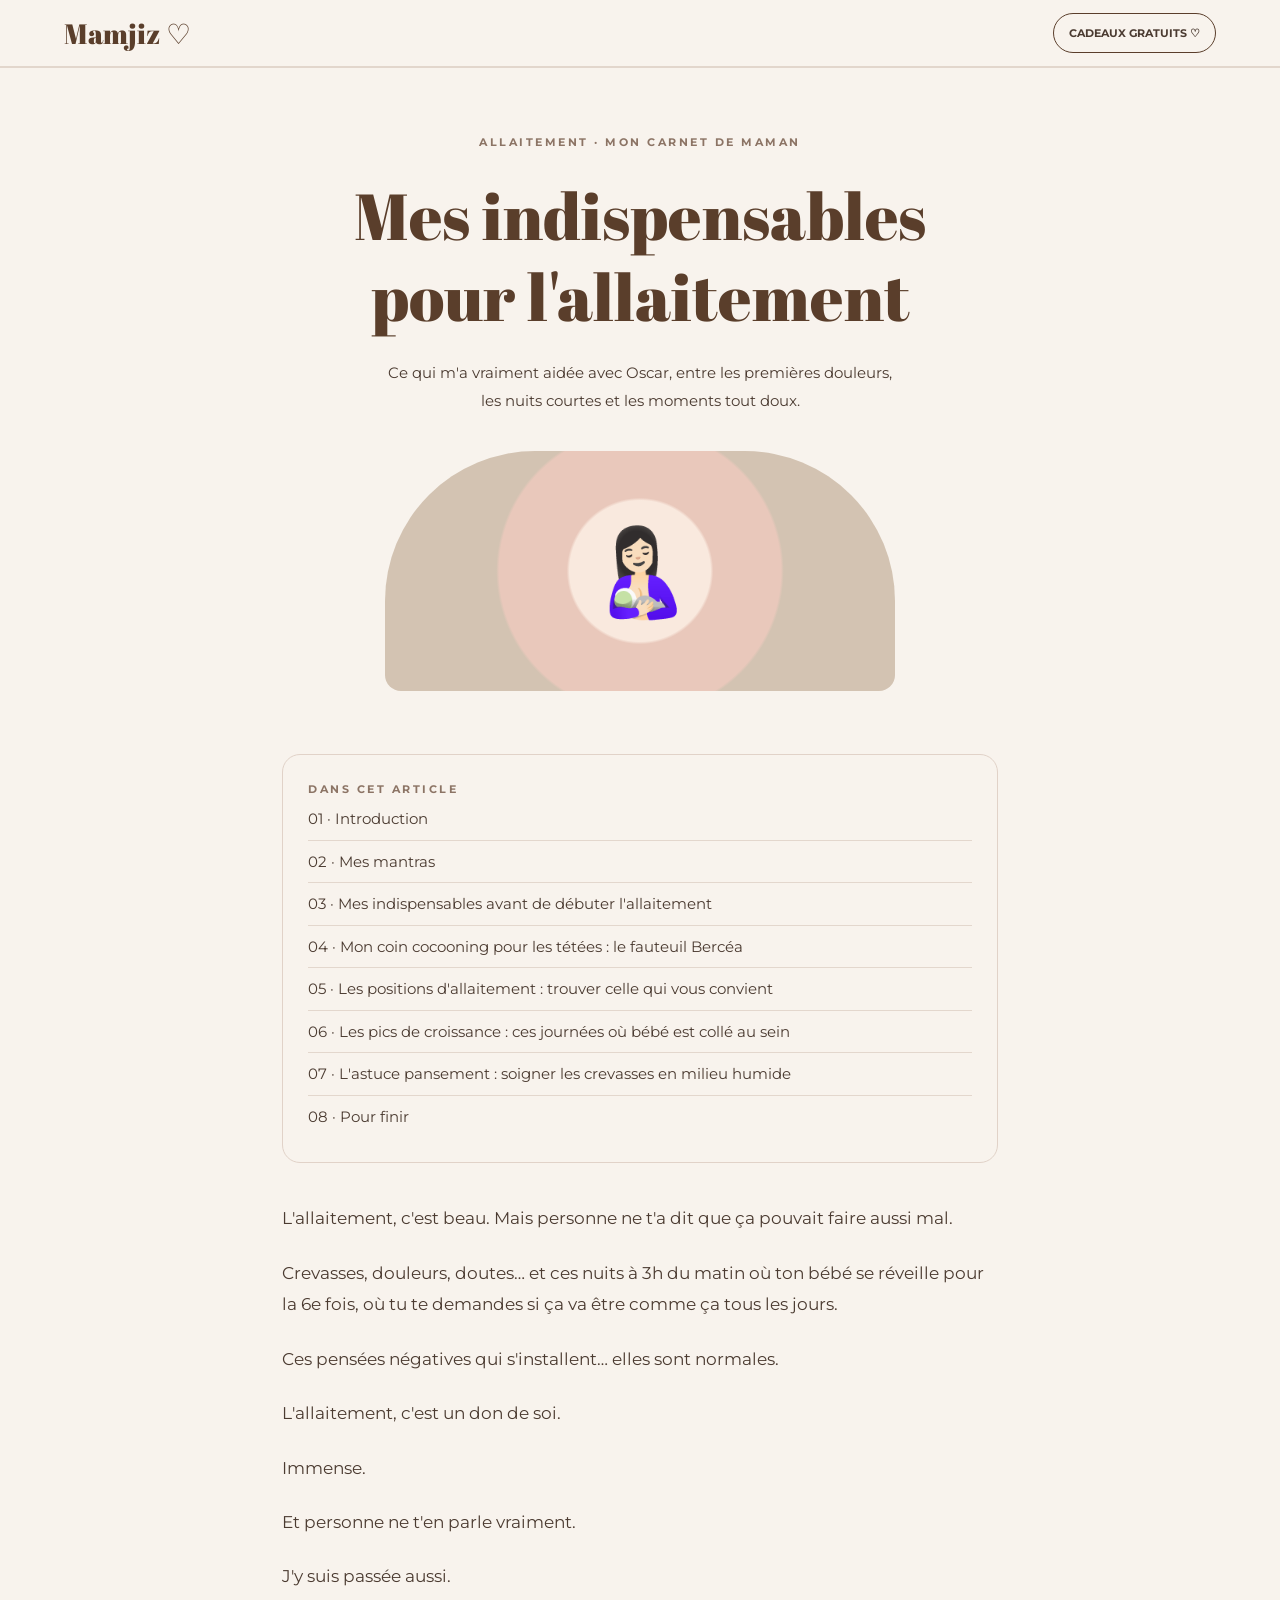
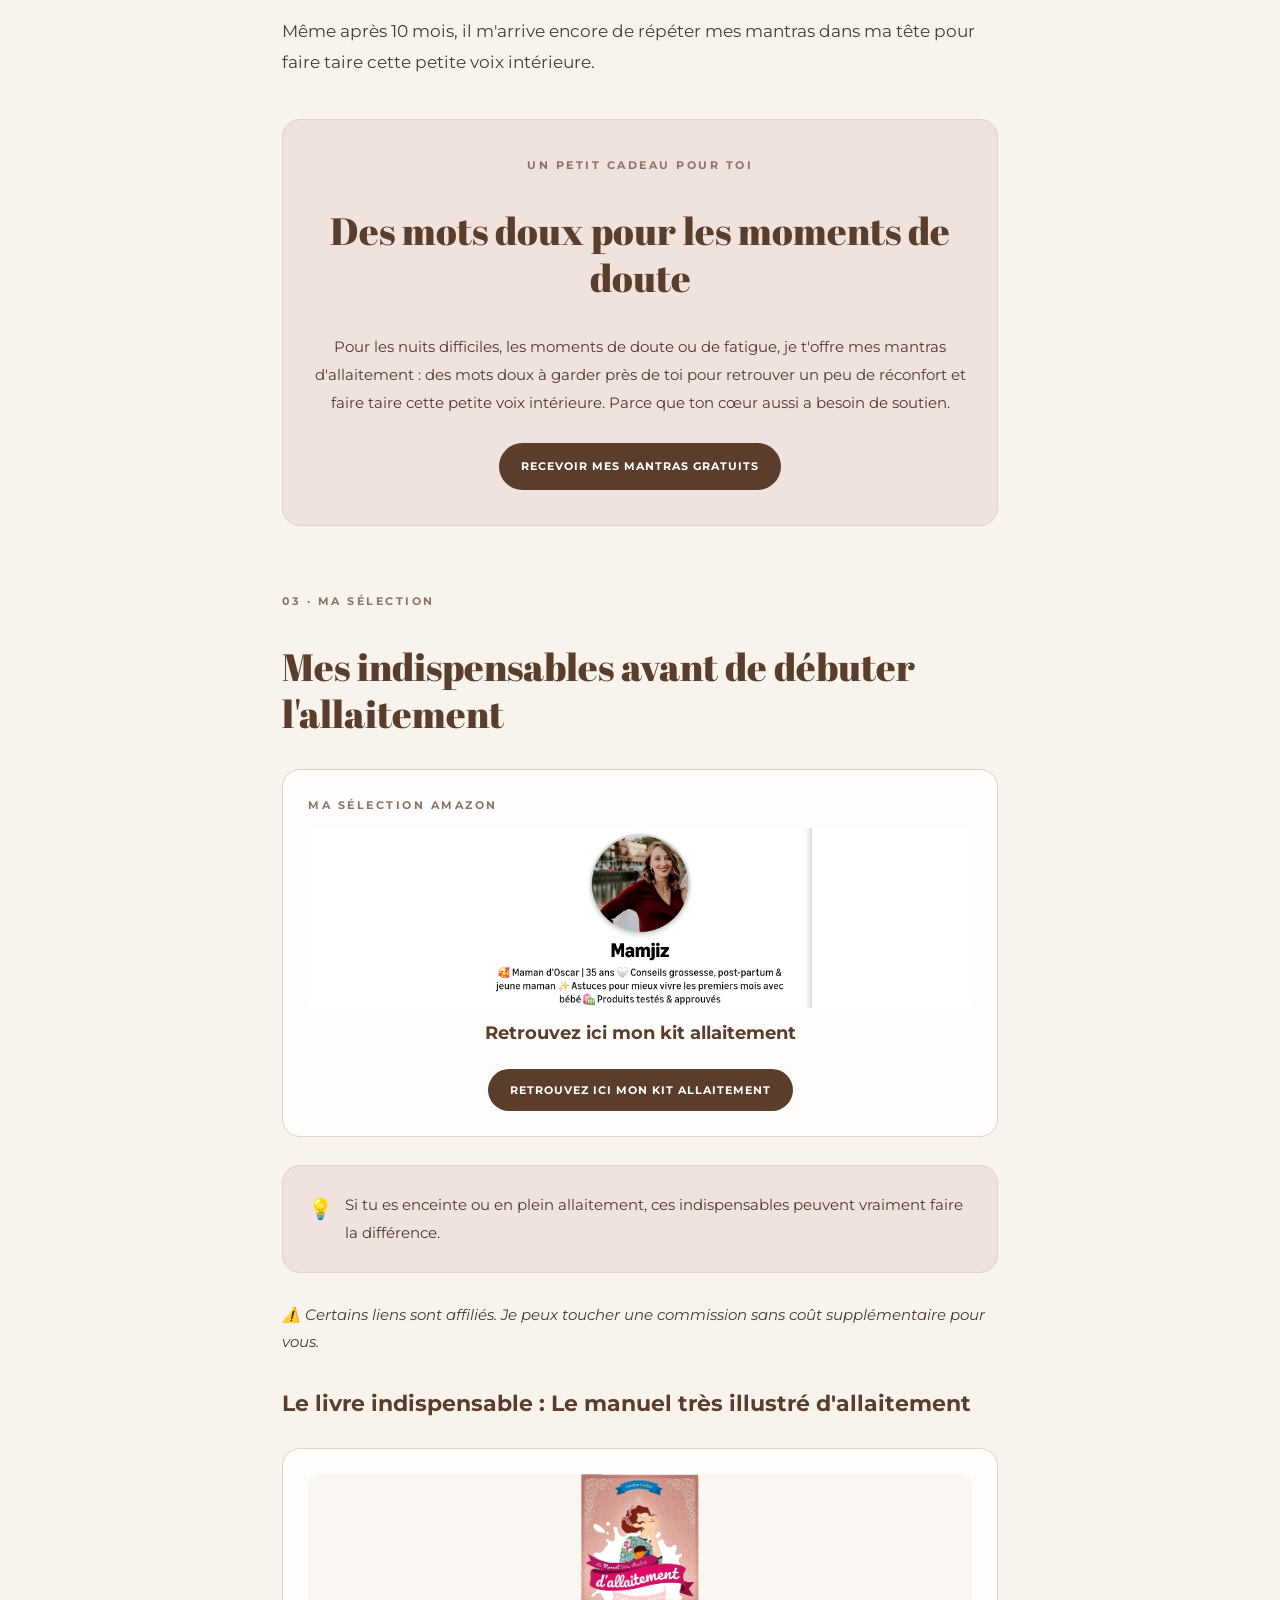
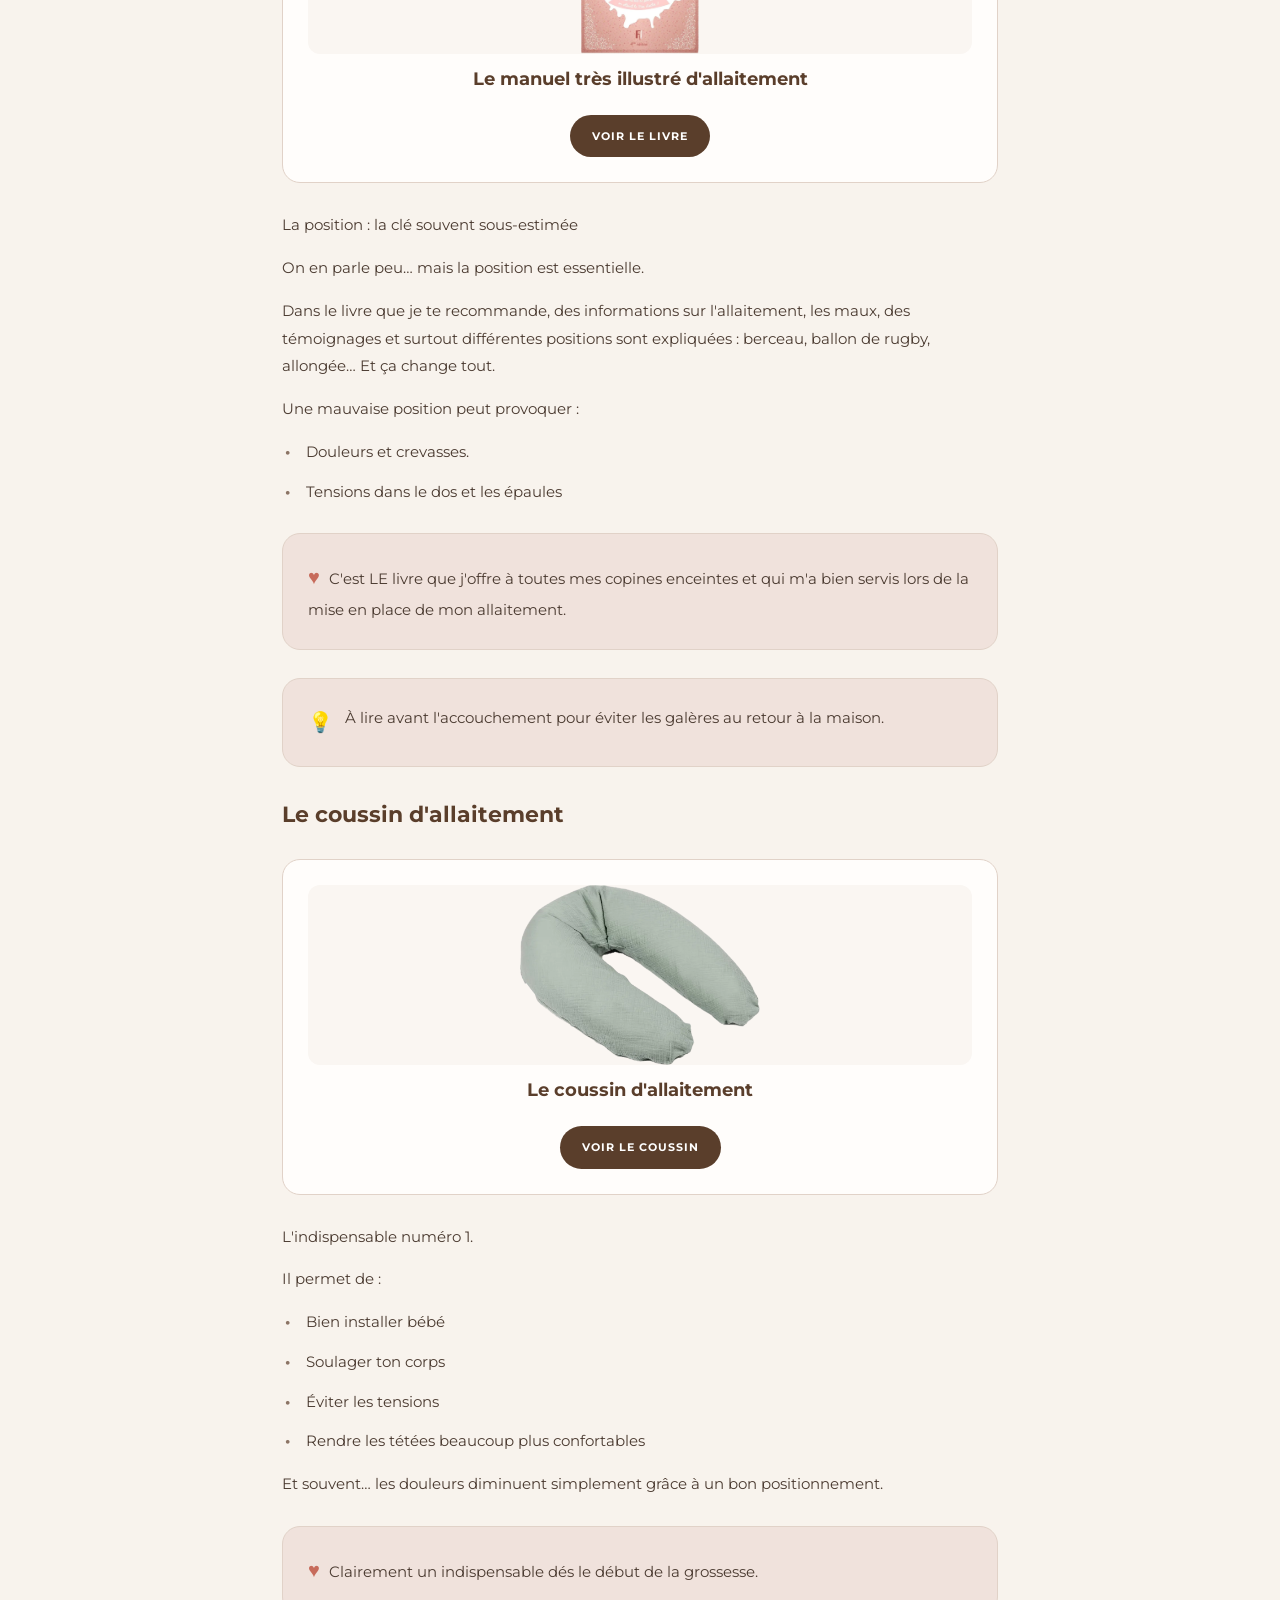
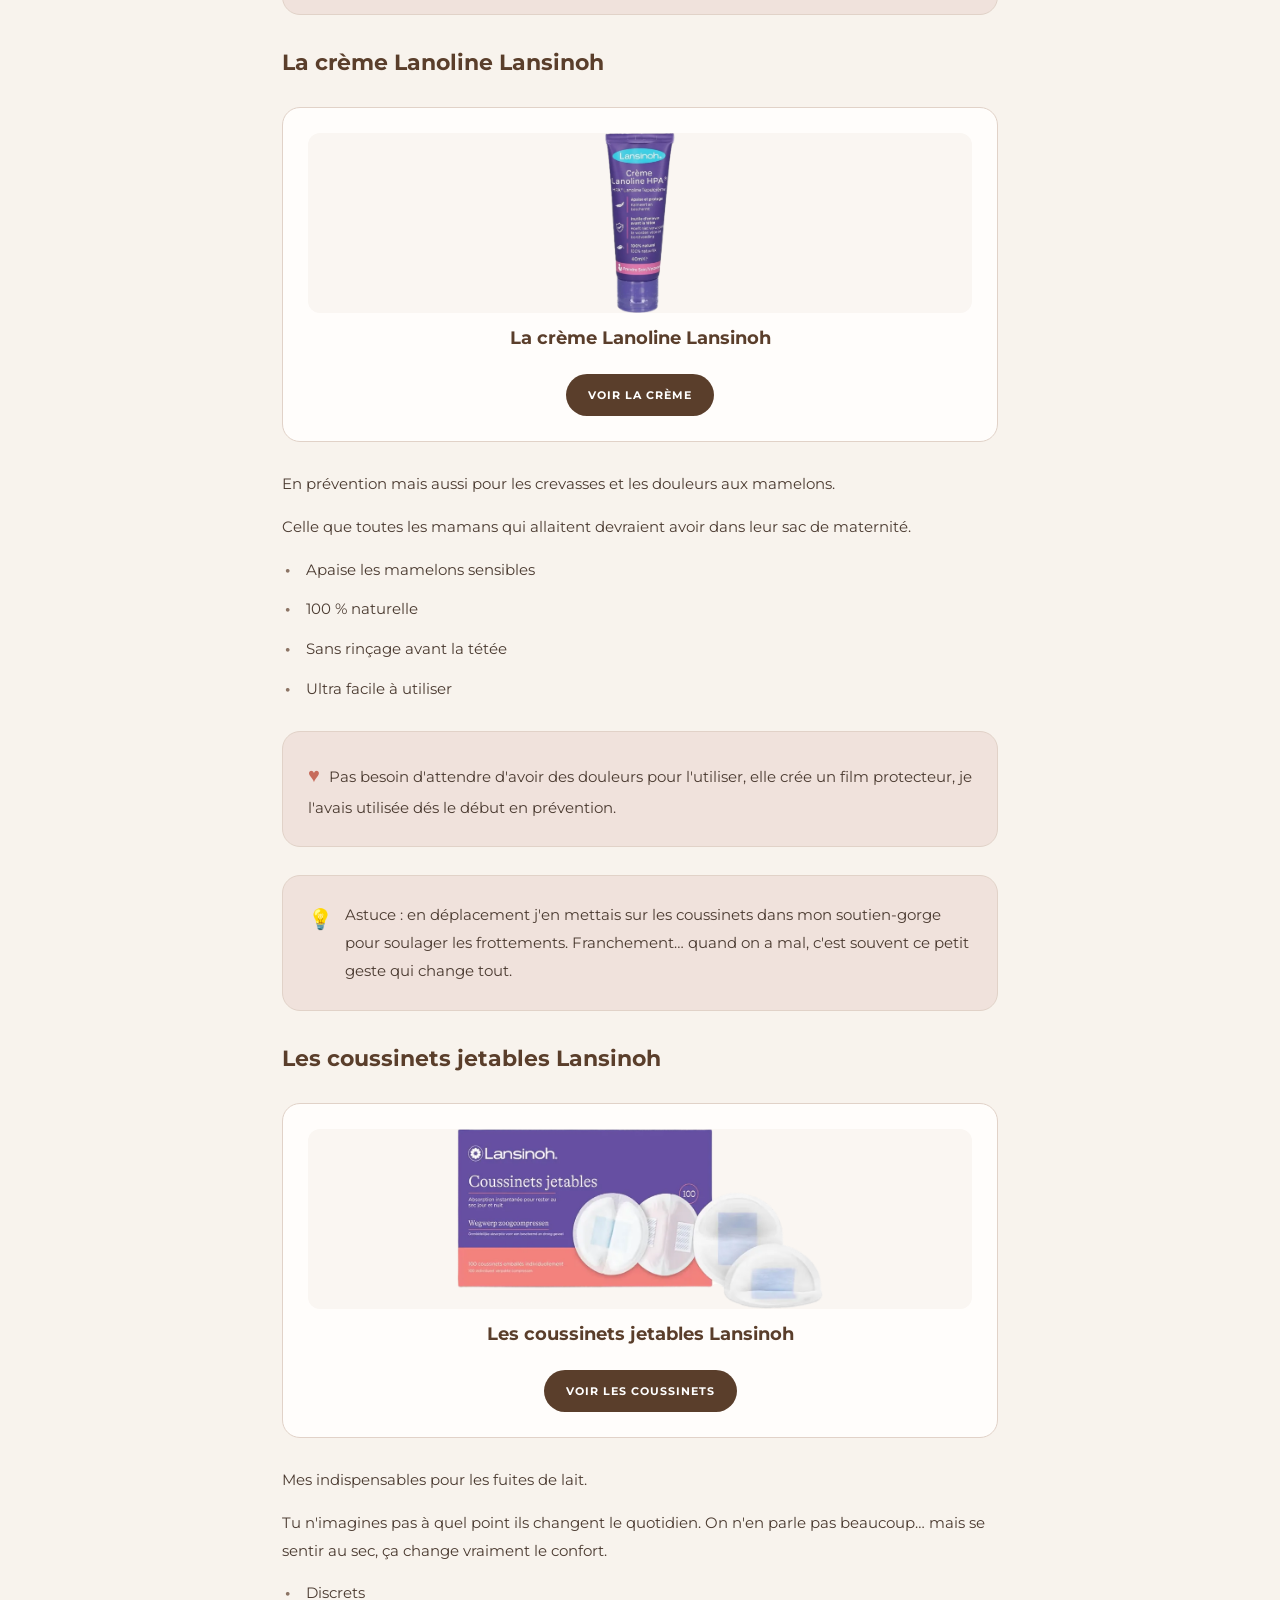
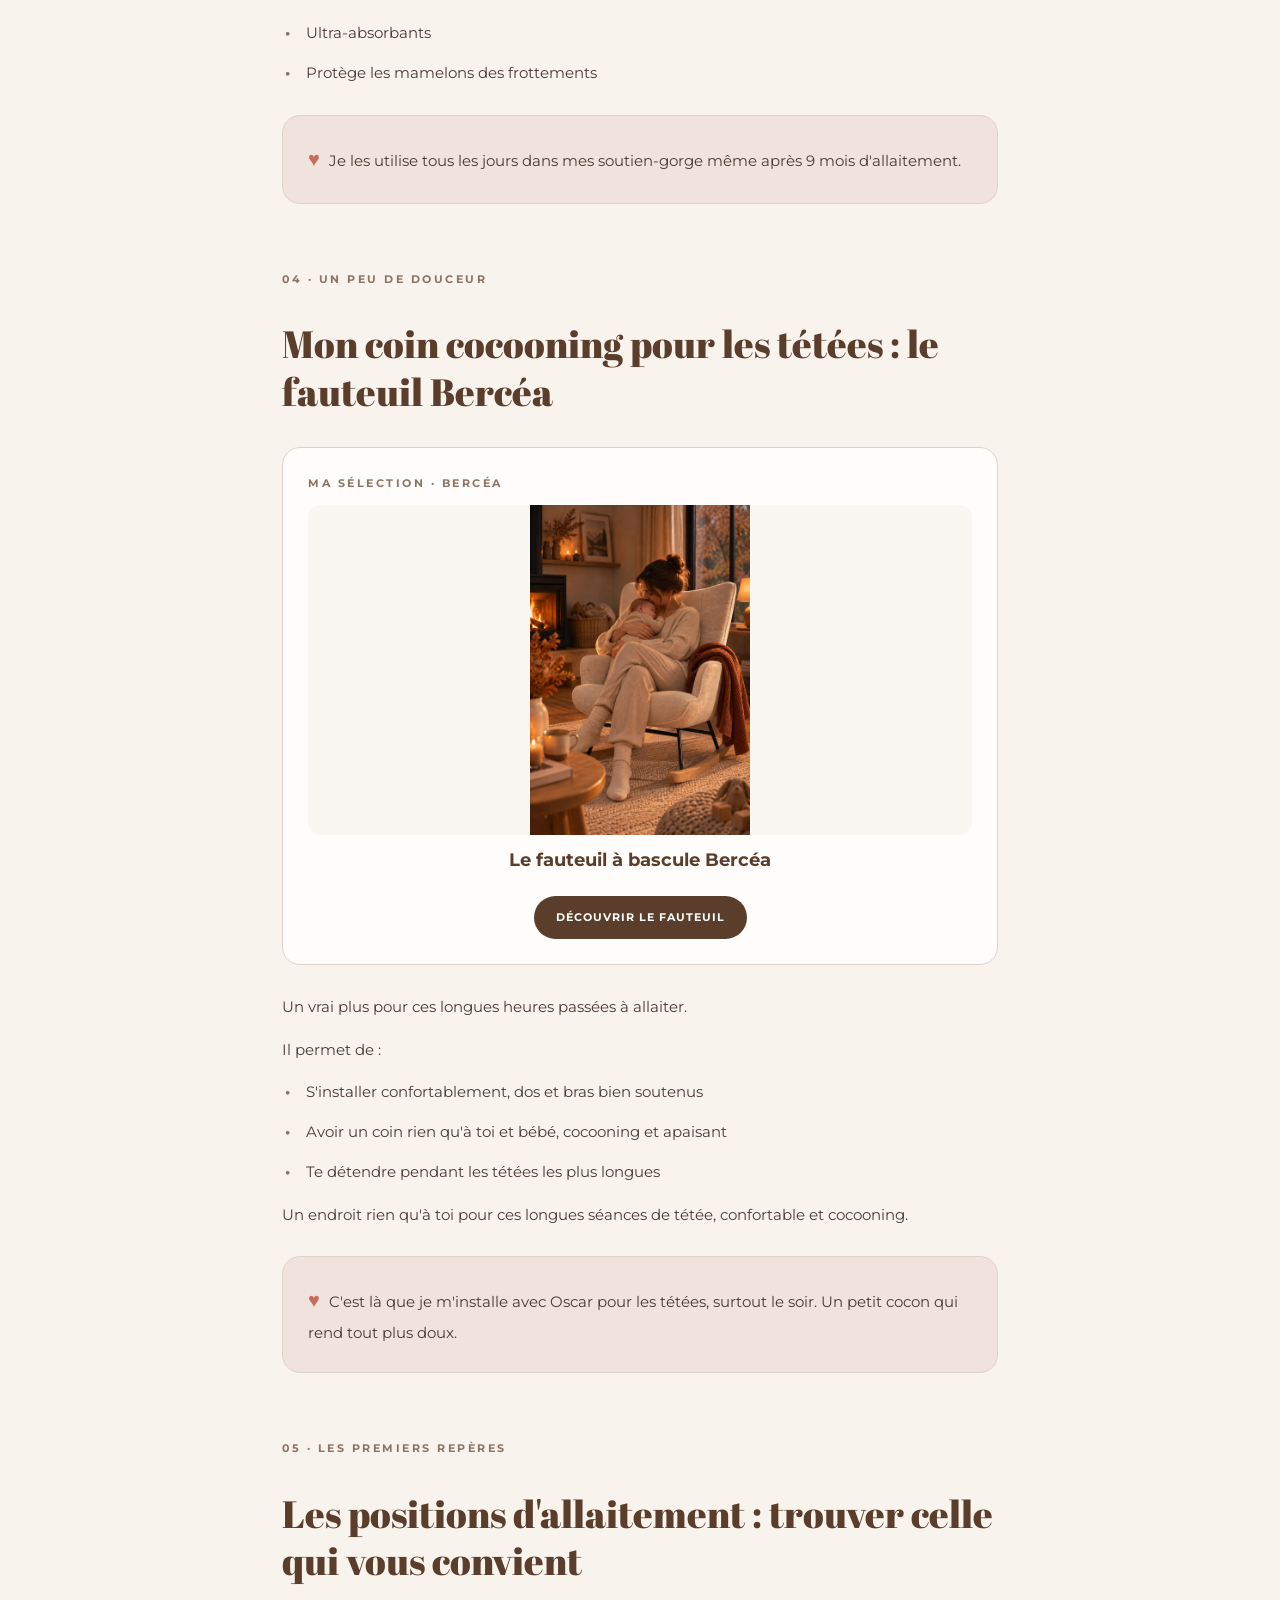
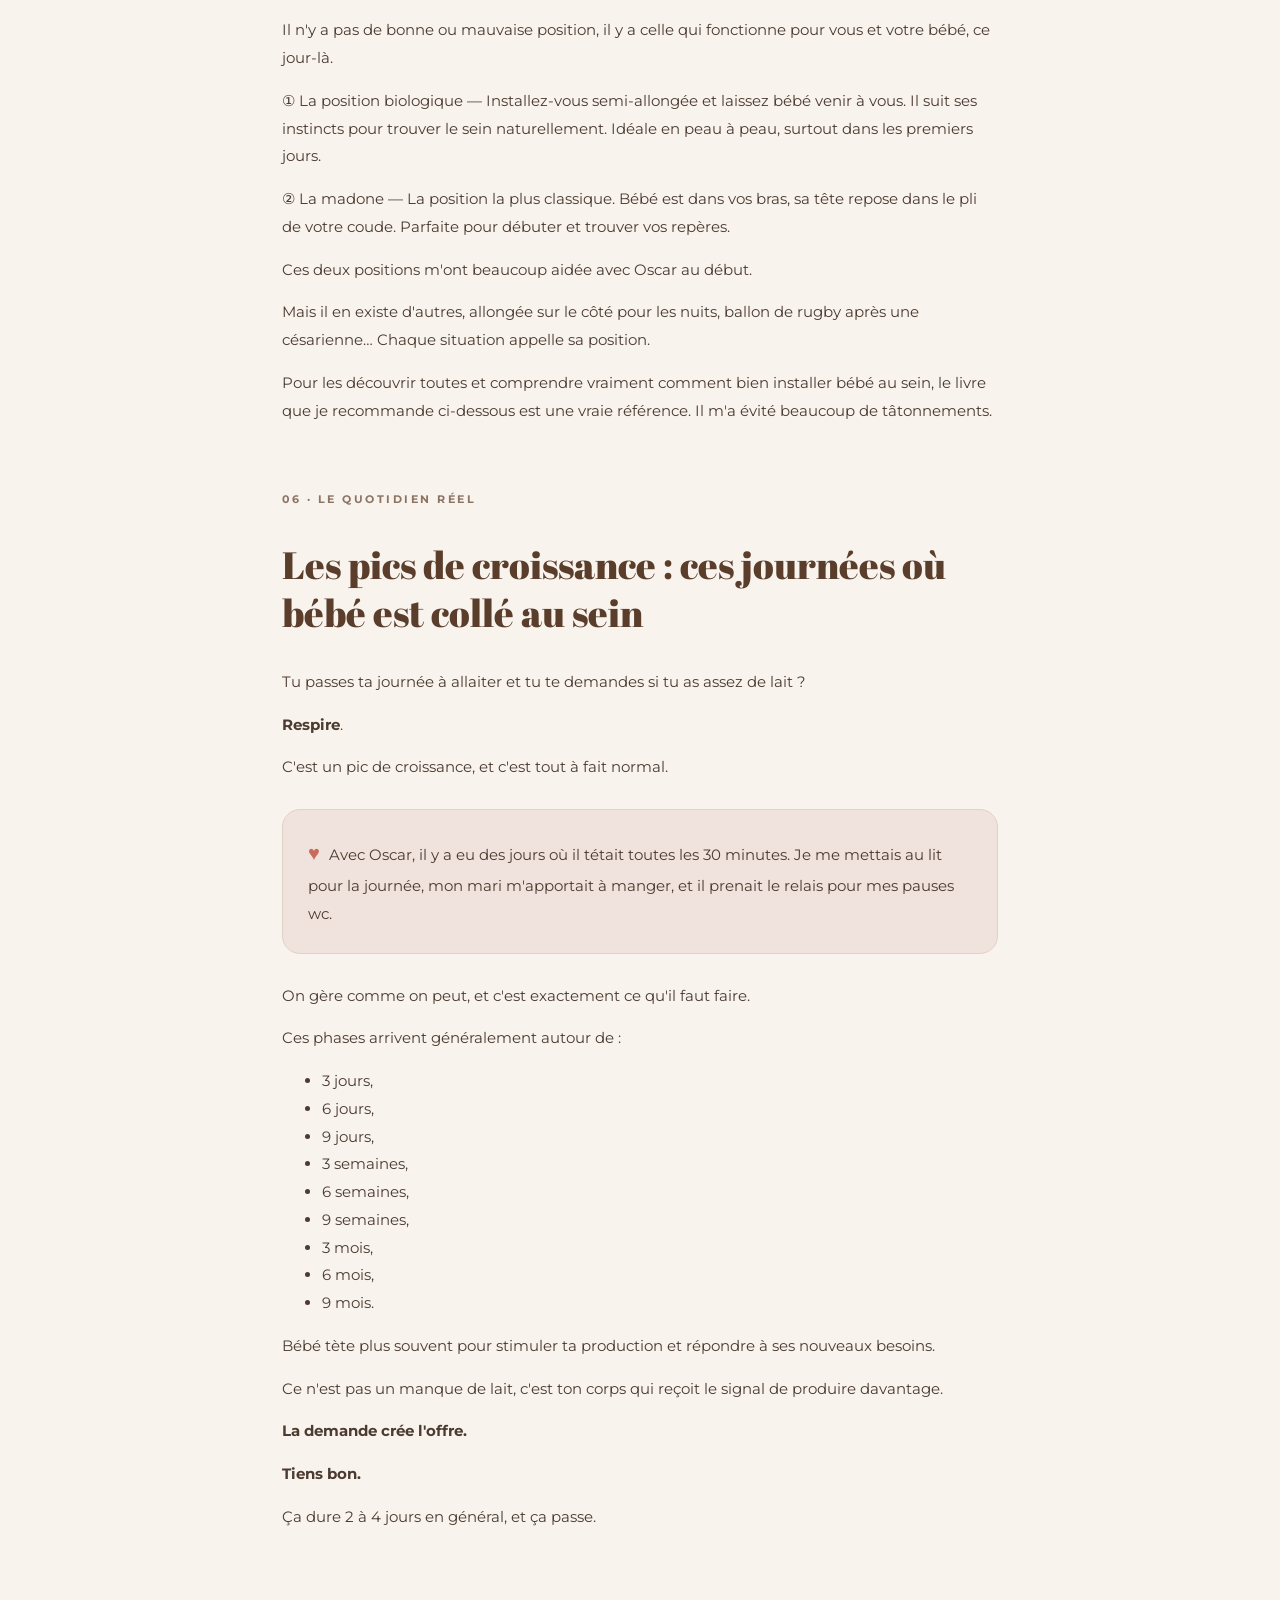
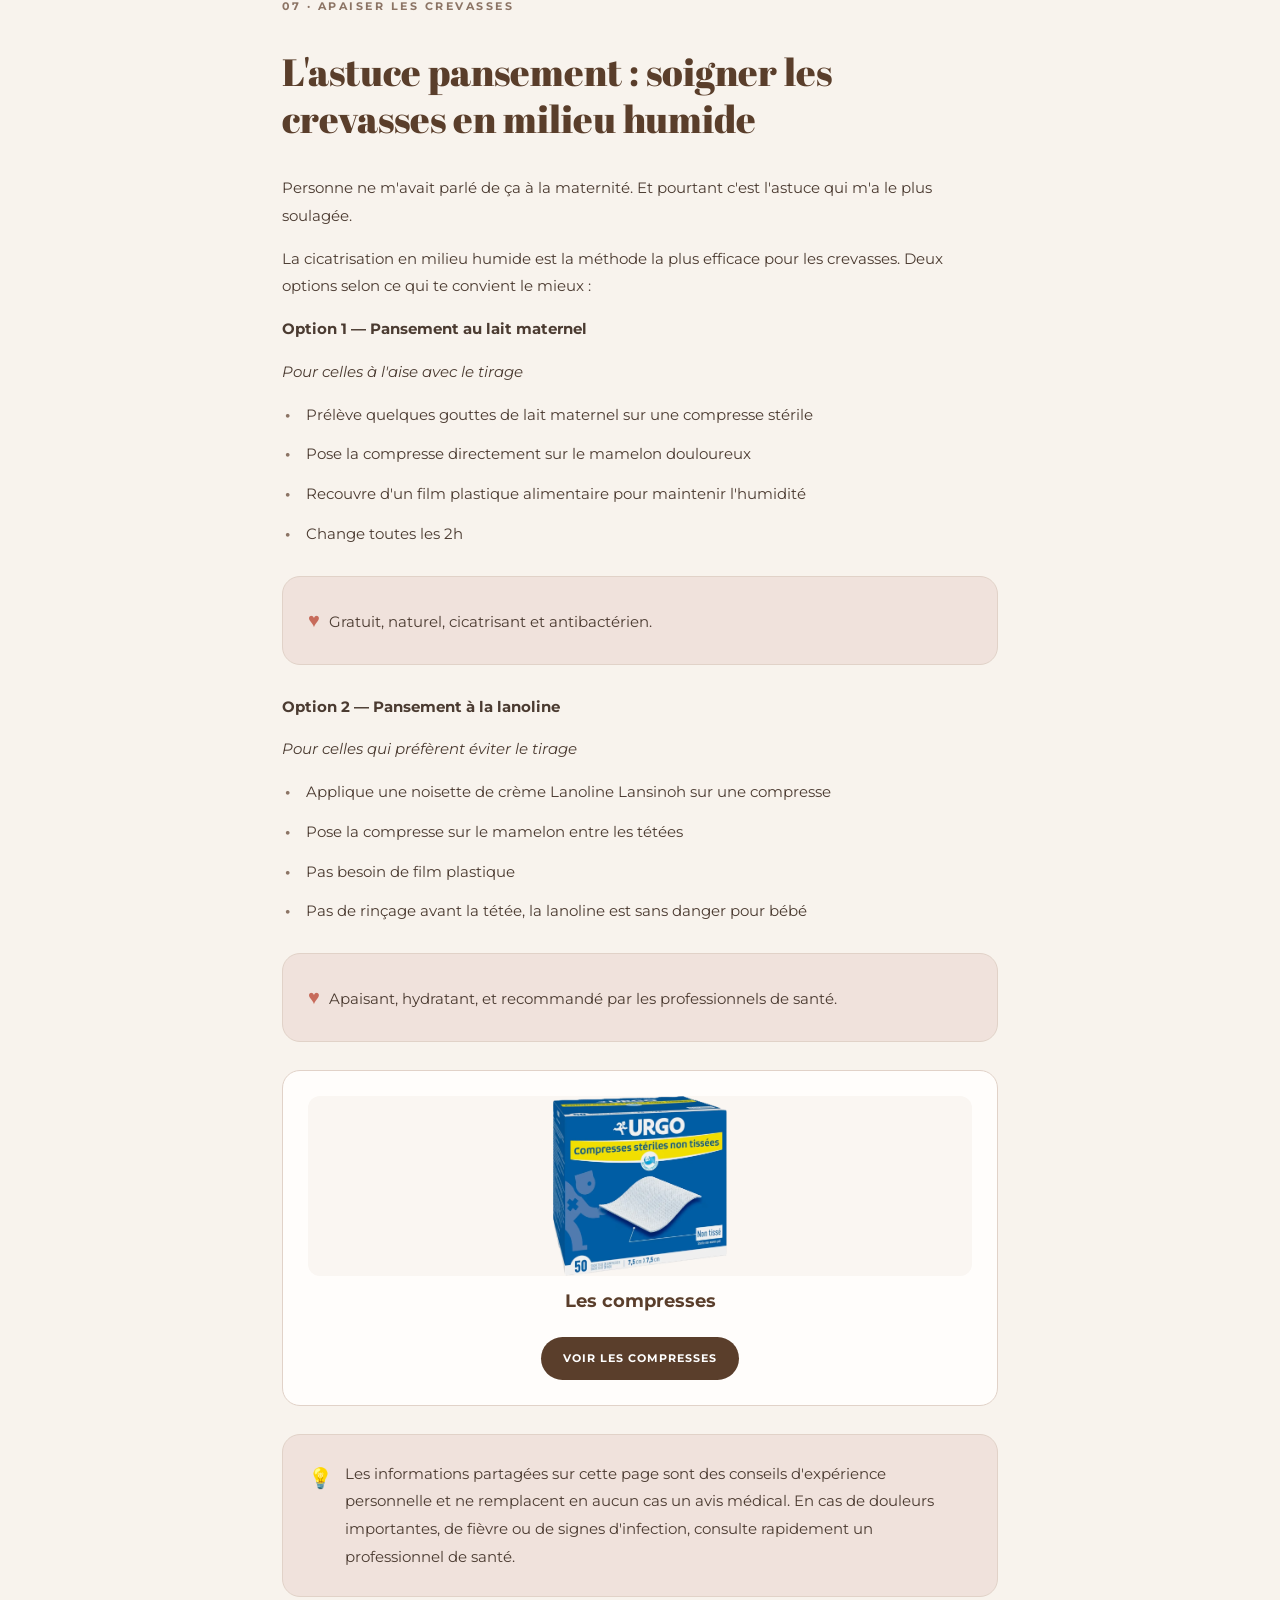
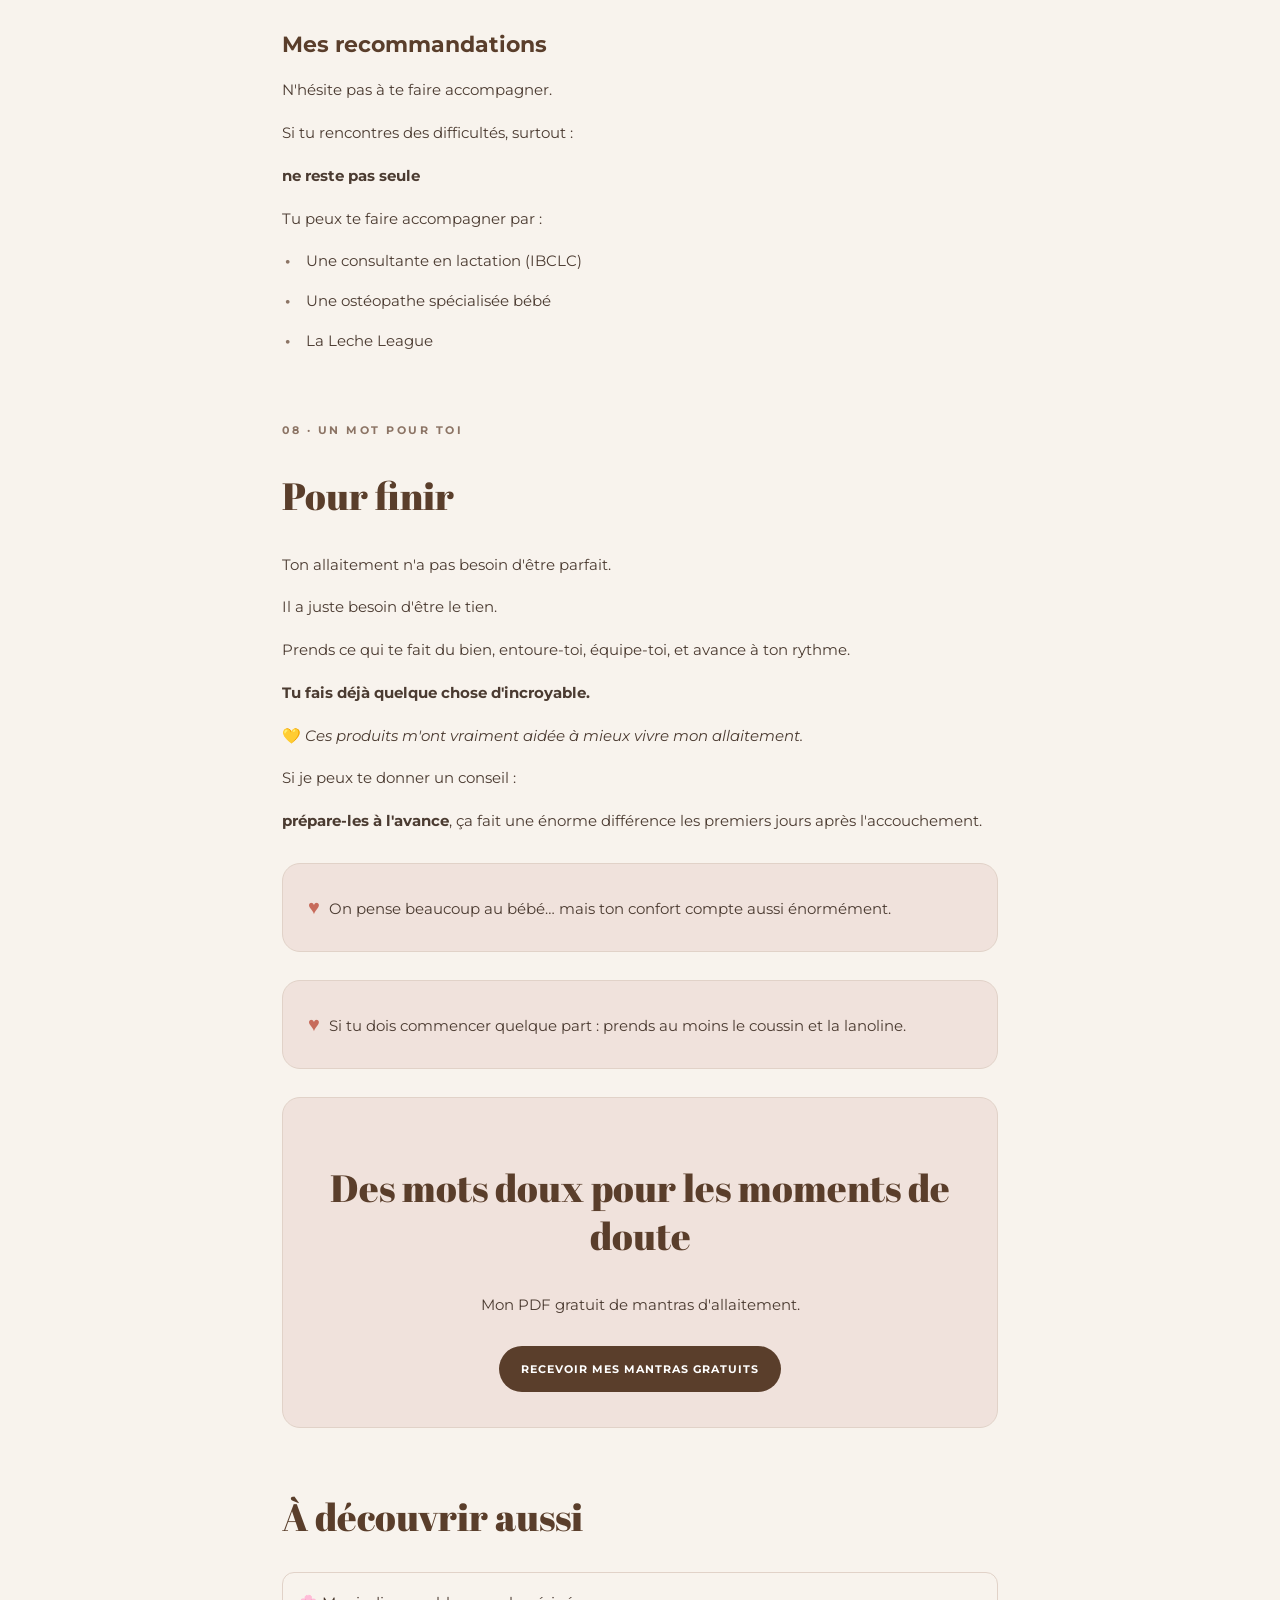
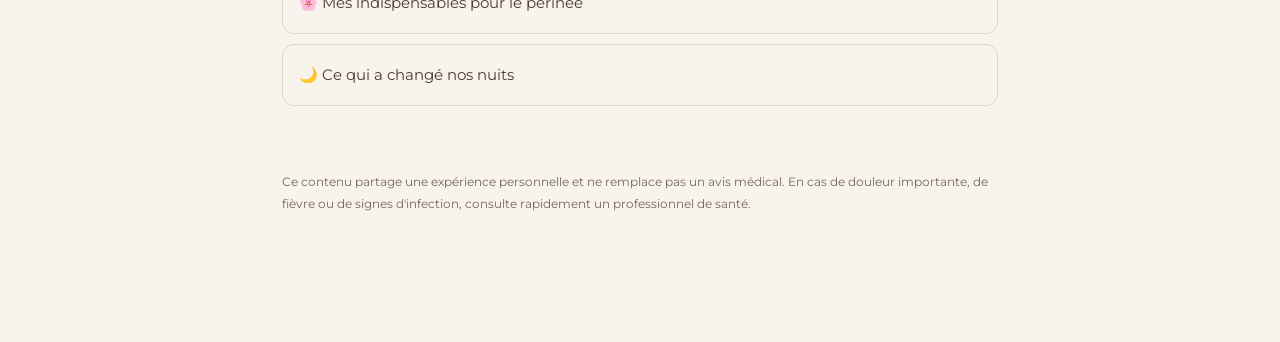
==== commit 5dc202fb: "Renommer bouton cadeaux gratuits et retirer fond beige de l'image Amazon" ====
--- a/blog/mes-indispensables-allaitement/index.html
+++ b/blog/mes-indispensables-allaitement/index.html
@@ -1,4 +1,4 @@
-<!doctype html><html lang="fr"><head><meta charset="utf-8"><meta name="viewport" content="width=device-width,initial-scale=1"><title>Mes indispensables pour l'allaitement | Mamjiz</title><meta name="description" content="Allaitement : mes conseils de maman, mes indispensables et mes mantras gratuits."><link href="https://fonts.googleapis.com/css2?family=Abril+Fatface&family=Montserrat:wght@400;500;600;700&display=swap" rel="stylesheet"><style>:root{--bg:#f8f3ed;--brown:#5a3e2b;--pink:#f0e2dc}*{box-sizing:border-box}html{scroll-behavior:smooth}body{margin:0;background:var(--bg);color:#4b3b31;font:15px/1.85 Montserrat,sans-serif}a{color:inherit}header{position:sticky;top:0;background:#f8f3edf5;border-bottom:1px solid #e2d6cc;padding:13px 5%;display:flex;align-items:center;justify-content:space-between;z-index:5}.brand{font:28px 'Abril Fatface',serif;text-decoration:none;color:var(--brown)}header a:last-child{font-size:11px;font-weight:700;text-decoration:none;border:1px solid var(--brown);padding:9px 15px;border-radius:25px}main{max-width:760px;padding:0 22px 115px;margin:auto}.hero{text-align:center;padding:65px 0 35px}.eyebrow{font-size:11px;text-transform:uppercase;letter-spacing:2.5px;font-weight:700;color:#8c7465}h1,h2{font-family:'Abril Fatface',Georgia,serif;color:var(--brown);font-weight:400;line-height:1.25}h1{font-size:clamp(39px,8vw,65px);margin:22px 0}h2{font-size:clamp(29px,5vw,38px)}.hero p{max-width:520px;margin:auto}.illustration{height:240px;margin:36px auto 0;border-radius:150px 150px 16px 16px;background:radial-gradient(circle,#f9e9de 0 25%,#e9c8bb 26% 50%,#d3c3b2 51%);display:grid;place-items:center;font-size:85px;max-width:510px}.intro{font-size:17px;margin:40px 0}.intro p{margin:0 0 23px}.highlight{font:27px 'Abril Fatface',serif;color:var(--brown)}.gift,.tip,.product,.toc{border:1px solid #e1d2c8;border-radius:18px;padding:25px;margin:28px 0}.gift,.tip{background:var(--pink)}.gift{text-align:center;padding:35px 25px}.btn{display:inline-block;background:var(--brown);color:#fff;border-radius:40px;text-decoration:none;text-transform:uppercase;font-size:11px;letter-spacing:1px;font-weight:700;padding:13px 22px;margin-top:12px}.toc a{display:block;text-decoration:none;border-bottom:1px solid #e3d7cd;padding:8px 0}.toc a:last-child{border:0}section{margin:65px 0;scroll-margin-top:95px}.product{background:#fffdfb}.product strong{font-size:18px;color:var(--brown)}.small{font-size:12px;color:#77665c}.related a{display:block;margin:10px 0;padding:16px;border:1px solid #e1d2c8;border-radius:12px;text-decoration:none}.bottom{display:none}@media(max-width:650px){.hero{padding-top:45px}.intro{font-size:15px}.bottom{display:flex;justify-content:space-around;position:fixed;bottom:12px;left:12px;right:12px;border-radius:40px;background:#fffcf8f5;box-shadow:0 4px 25px #473a2b30;padding:11px 5px;z-index:8}.bottom a{text-decoration:none;font-size:11px;text-align:center}.bottom span{display:block;font-size:21px}.bottom .active{background:var(--brown);color:white;border-radius:25px;padding:0 16px}}.story .symbol,.advice .symbol{display:inline-block;margin-right:9px;color:#c76b5b;font-size:20px;font-style:normal}.tip.story,.tip.advice{font-style:normal}.tip.story i,.tip.advice i{font-style:normal}.check{position:relative;padding-left:24px;border-left:0;margin:12px 0}.check::before{content:"•";position:absolute;left:3px;top:0;color:#8c7465;font-weight:700}.article-list{padding-left:24px}.product .btn{margin-top:16px}.product p{margin-bottom:12px}.toc{line-height:1.7}.product{display:flex;flex-direction:column;align-items:flex-start;gap:12px;min-width:0;overflow-wrap:anywhere}.product strong{display:block;line-height:1.5;max-width:100%}.product .btn{display:inline-flex;align-items:center;justify-content:center;max-width:100%;white-space:normal;text-align:center;margin-top:10px;line-height:1.5}.product p{margin:0}.tip.advice{display:flex;align-items:flex-start;gap:12px;overflow-wrap:anywhere}.tip.advice .symbol{flex:0 0 auto;margin-right:0}.tip.advice>span:last-child{min-width:0;flex:1}.tip.story{overflow-wrap:anywhere}section h3{font-size:22px;line-height:1.45;color:var(--brown);margin:32px 0 16px}header{background:#f8f3ed;box-shadow:0 1px 0 #e2d6cc}@media(max-width:650px){.product{padding:24px 22px}.product .btn{font-size:11px;padding:13px 20px}section h3{font-size:20px}}.product-photo{display:block;width:100%;height:180px;object-fit:contain;object-position:center;border-radius:12px;background:#faf6f2}.product-photo-bercea{height:330px;object-fit:contain;background:#faf6f2}@media(max-width:650px){.product-photo{height:165px}.product-photo-bercea{height:330px}}.product strong{width:100%;text-align:center}.product .btn{align-self:center;margin-left:auto;margin-right:auto}</style></head><body><header><a class="brand" href="/">Mamjiz ♡</a><a href="https://mamjiz-57dzkx.subscribepage.io">CADEAU GRATUIT ♡</a></header><main><div class="hero"><div class="eyebrow">Allaitement · Mon carnet de maman</div><h1>Mes indispensables pour l'allaitement</h1><p>Ce qui m'a vraiment aidée avec Oscar, entre les premières douleurs, les nuits courtes et les moments tout doux.</p><div class="illustration" role="img" aria-label="Illustration maternité">🤱🏻</div></div><div class="toc"><div class="eyebrow">Dans cet article</div><a href="#introduction">01 · Introduction</a><a href="#cadeau">02 · Mes mantras</a><a href="#essentiels">03 · Mes indispensables avant de débuter l'allaitement</a><a href="#coin">04 · Mon coin cocooning pour les tétées : le fauteuil Bercéa</a><a href="#positions">05 · Les positions d'allaitement : trouver celle qui vous convient</a><a href="#pics">06 · Les pics de croissance : ces journées où bébé est collé au sein</a><a href="#douleurs">07 · L'astuce pansement : soigner les crevasses en milieu humide</a><a href="#mot">08 · Pour finir</a></div><div class="intro" id="introduction"><p>L'allaitement, c'est beau. Mais personne ne t'a dit que ça pouvait faire aussi mal.</p><p>Crevasses, douleurs, doutes… et ces nuits à 3h du matin où ton bébé se réveille pour la 6e fois, où tu te demandes si ça va être comme ça tous les jours.</p><p>Ces pensées négatives qui s'installent… elles sont normales.</p><p>L'allaitement, c'est un don de soi.</p><p>Immense.</p><p>Et personne ne t'en parle vraiment.</p><p>J'y suis passée aussi.</p><p>Même après 10 mois, il m'arrive encore de répéter mes mantras dans ma tête pour faire taire cette petite voix intérieure.</p></div><div class="gift" id="cadeau"><div class="eyebrow">Un petit cadeau pour toi</div><h2>Des mots doux pour les moments de doute</h2><p>Pour les nuits difficiles, les moments de doute ou de fatigue, je t'offre mes mantras d'allaitement : des mots doux à garder près de toi pour retrouver un peu de réconfort et faire taire cette petite voix intérieure. Parce que ton cœur aussi a besoin de soutien.</p><a class="btn" href="https://mamjiz-57dzkx.subscribepage.io">Recevoir mes mantras gratuits</a></div><section id="essentiels"><div class="eyebrow">03 · Ma sélection</div><h2>Mes indispensables avant de débuter l'allaitement</h2><div class="product"><div class="eyebrow">Ma sélection Amazon</div><img class="product-photo" src="./Screenshot_20261122_220725_Chrome.jpg" alt="Présentation de Mamjiz et de sa sélection Amazon" loading="lazy" decoding="async"><strong>Retrouvez ici mon kit allaitement</strong><a class="btn" href="https://www.amazon.fr/shop/influencer-59a5bf6d/list/2LJ00N0OHN2MR?ref_=aip_sf_list_spv_ons_mixed_m_lspvrd" target="_blank" rel="sponsored noopener">Retrouvez ici mon kit allaitement</a></div><div class="tip advice"><span class="symbol">💡</span><i>Si tu es enceinte ou en plein allaitement, ces indispensables peuvent vraiment faire la différence.</i></div><p><i>⚠️ Certains liens sont affiliés. Je peux toucher une commission sans coût supplémentaire pour vous.</i></p><h3>Le livre indispensable : Le manuel très illustré d'allaitement</h3><div class="product"><img class="product-photo" src="./livre-allaitement.webp" alt="Couverture du Manuel très illustré d'allaitement" loading="lazy" decoding="async"><strong>Le manuel très illustré d'allaitement</strong><a class="btn" href="https://link.amazon/B06AhzNzn" target="_blank" rel="sponsored noopener">Voir le livre</a></div><p>La position : la clé souvent sous-estimée</p><p>On en parle peu… mais la position est essentielle.</p><p>Dans le livre que je te recommande, des informations sur l'allaitement, les maux, des témoignages et surtout différentes positions sont expliquées : berceau, ballon de rugby, allongée… Et ça change tout.</p><p>Une mauvaise position peut provoquer :</p><p class="check">Douleurs et crevasses.</p><p class="check">Tensions dans le dos et les épaules</p><div class="tip story"><span class="symbol">♥</span><i>C'est LE livre que j'offre à toutes mes copines enceintes et qui m'a bien servis lors de la mise en place de mon allaitement.</i></div><div class="tip advice"><span class="symbol">💡</span><span>À lire avant l'accouchement pour éviter les galères au retour à la maison.</span></div><h3>Le coussin d'allaitement</h3><div class="product"><img class="product-photo" src="./coussin-allaitement.webp" alt="Coussin d'allaitement vert sauge" loading="lazy" decoding="async"><strong>Le coussin d'allaitement</strong><a class="btn" href="https://link.amazon/B03KrnDSi" target="_blank" rel="sponsored noopener">Voir le coussin</a></div><p>L'indispensable numéro 1.</p><p>Il permet de :</p><p class="check">Bien installer bébé</p><p class="check">Soulager ton corps</p><p class="check">Éviter les tensions</p><p class="check">Rendre les tétées beaucoup plus confortables</p><p>Et souvent… les douleurs diminuent simplement grâce à un bon positionnement.</p><div class="tip story"><span class="symbol">♥</span><i>Clairement un indispensable dés le début de la grossesse.</i></div><h3>La crème Lanoline Lansinoh</h3><div class="product"><img class="product-photo" src="./creme-lansinoh.webp" alt="Crème Lanoline Lansinoh" loading="lazy" decoding="async"><strong>La crème Lanoline Lansinoh</strong><a class="btn" href="https://link.amazon/B0b5v0ji0" target="_blank" rel="sponsored noopener">Voir la crème</a></div><p>En prévention mais aussi pour les crevasses et les douleurs aux mamelons.</p><p>Celle que toutes les mamans qui allaitent devraient avoir dans leur sac de maternité.</p><p class="check">Apaise les mamelons sensibles</p><p class="check">100 % naturelle</p><p class="check">Sans rinçage avant la tétée</p><p class="check">Ultra facile à utiliser</p><div class="tip story"><span class="symbol">♥</span><i>Pas besoin d'attendre d'avoir des douleurs pour l'utiliser, elle crée un film protecteur, je l'avais utilisée dés le début en prévention.</i></div><div class="tip advice"><span class="symbol">💡</span><span>Astuce : en déplacement j'en mettais sur les coussinets dans mon soutien-gorge pour soulager les frottements. Franchement… quand on a mal, c'est souvent ce petit geste qui change tout.</span></div><h3>Les coussinets jetables Lansinoh</h3><div class="product"><img class="product-photo" src="./coussinets-lansinoh.webp" alt="Boîte de coussinets jetables Lansinoh" loading="lazy" decoding="async"><strong>Les coussinets jetables Lansinoh</strong><a class="btn" href="https://link.amazon/B04uDqCm7" target="_blank" rel="sponsored noopener">Voir les coussinets</a></div><p>Mes indispensables pour les fuites de lait.</p><p>Tu n'imagines pas à quel point ils changent le quotidien. On n'en parle pas beaucoup… mais se sentir au sec, ça change vraiment le confort.</p><p class="check">Discrets</p><p class="check">Ultra-absorbants</p><p class="check">Protège les mamelons des frottements</p><div class="tip story"><span class="symbol">♥</span><i>Je les utilise tous les jours dans mes soutien-gorge même après 9 mois d'allaitement.</i></div></section><section id="coin"><div class="eyebrow">04 · Un peu de douceur</div><h2>Mon coin cocooning pour les tétées : le fauteuil Bercéa</h2><div class="product"><div class="eyebrow">Ma sélection · Bercéa</div><img class="product-photo product-photo-bercea" src="./file_00000000adac8210bc5c0dcccc26cb09.jpg" alt="Maman et bébé dans le fauteuil à bascule Bercéa près de la cheminée" loading="lazy" decoding="async"><strong>Le fauteuil à bascule Bercéa</strong><a class="btn" href="https://bercea.shop/products/fauteuil-a-bascule-bercea-cocon-en-tissu-bouclette-ecru?utm_source=notion&utm_medium=affiliate&utm_campaign=allaitement" target="_blank" rel="sponsored noopener">Découvrir le fauteuil</a></div><p>Un vrai plus pour ces longues heures passées à allaiter.</p><p>Il permet de :</p><p class="check">S'installer confortablement, dos et bras bien soutenus</p><p class="check">Avoir un coin rien qu'à toi et bébé, cocooning et apaisant</p><p class="check">Te détendre pendant les tétées les plus longues</p><p>Un endroit rien qu'à toi pour ces longues séances de tétée, confortable et cocooning.</p><div class="tip story"><span class="symbol">♥</span><i>C'est là que je m'installe avec Oscar pour les tétées, surtout le soir. Un petit cocon qui rend tout plus doux.</i></div></section><section id="positions"><div class="eyebrow">05 · Les premiers repères</div><h2>Les positions d'allaitement : trouver celle qui vous convient</h2><p>Il n'y a pas de bonne ou mauvaise position, il y a celle qui fonctionne pour vous et votre bébé, ce jour-là.</p><p>① La position biologique — Installez-vous semi-allongée et laissez bébé venir à vous. Il suit ses instincts pour trouver le sein naturellement. Idéale en peau à peau, surtout dans les premiers jours.</p><p>② La madone — La position la plus classique. Bébé est dans vos bras, sa tête repose dans le pli de votre coude. Parfaite pour débuter et trouver vos repères.</p><p>Ces deux positions m'ont beaucoup aidée avec Oscar au début.</p><p>Mais il en existe d'autres, allongée sur le côté pour les nuits, ballon de rugby après une césarienne… Chaque situation appelle sa position.</p><p>Pour les découvrir toutes et comprendre vraiment comment bien installer bébé au sein, le livre que je recommande ci-dessous est une vraie référence. Il m'a évité beaucoup de tâtonnements.</p></section><section id="pics"><div class="eyebrow">06 · Le quotidien réel</div><h2>Les pics de croissance : ces journées où bébé est collé au sein</h2><p>Tu passes ta journée à allaiter et tu te demandes si tu as assez de lait ?</p><p><b>Respire</b>.</p><p>C'est un pic de croissance, et c'est tout à fait normal.</p><div class="tip story"><span class="symbol">♥</span><i>Avec Oscar, il y a eu des jours où il tétait toutes les 30 minutes. Je me mettais au lit pour la journée, mon mari m'apportait à manger, et il prenait le relais pour mes pauses wc.</i></div><p>On gère comme on peut, et c'est exactement ce qu'il faut faire.</p><p>Ces phases arrivent généralement autour de :</p><ul>
+<!doctype html><html lang="fr"><head><meta charset="utf-8"><meta name="viewport" content="width=device-width,initial-scale=1"><title>Mes indispensables pour l'allaitement | Mamjiz</title><meta name="description" content="Allaitement : mes conseils de maman, mes indispensables et mes mantras gratuits."><link href="https://fonts.googleapis.com/css2?family=Abril+Fatface&family=Montserrat:wght@400;500;600;700&display=swap" rel="stylesheet"><style>:root{--bg:#f8f3ed;--brown:#5a3e2b;--pink:#f0e2dc}*{box-sizing:border-box}html{scroll-behavior:smooth}body{margin:0;background:var(--bg);color:#4b3b31;font:15px/1.85 Montserrat,sans-serif}a{color:inherit}header{position:sticky;top:0;background:#f8f3edf5;border-bottom:1px solid #e2d6cc;padding:13px 5%;display:flex;align-items:center;justify-content:space-between;z-index:5}.brand{font:28px 'Abril Fatface',serif;text-decoration:none;color:var(--brown)}header a:last-child{font-size:11px;font-weight:700;text-decoration:none;border:1px solid var(--brown);padding:9px 15px;border-radius:25px}main{max-width:760px;padding:0 22px 115px;margin:auto}.hero{text-align:center;padding:65px 0 35px}.eyebrow{font-size:11px;text-transform:uppercase;letter-spacing:2.5px;font-weight:700;color:#8c7465}h1,h2{font-family:'Abril Fatface',Georgia,serif;color:var(--brown);font-weight:400;line-height:1.25}h1{font-size:clamp(39px,8vw,65px);margin:22px 0}h2{font-size:clamp(29px,5vw,38px)}.hero p{max-width:520px;margin:auto}.illustration{height:240px;margin:36px auto 0;border-radius:150px 150px 16px 16px;background:radial-gradient(circle,#f9e9de 0 25%,#e9c8bb 26% 50%,#d3c3b2 51%);display:grid;place-items:center;font-size:85px;max-width:510px}.intro{font-size:17px;margin:40px 0}.intro p{margin:0 0 23px}.highlight{font:27px 'Abril Fatface',serif;color:var(--brown)}.gift,.tip,.product,.toc{border:1px solid #e1d2c8;border-radius:18px;padding:25px;margin:28px 0}.gift,.tip{background:var(--pink)}.gift{text-align:center;padding:35px 25px}.btn{display:inline-block;background:var(--brown);color:#fff;border-radius:40px;text-decoration:none;text-transform:uppercase;font-size:11px;letter-spacing:1px;font-weight:700;padding:13px 22px;margin-top:12px}.toc a{display:block;text-decoration:none;border-bottom:1px solid #e3d7cd;padding:8px 0}.toc a:last-child{border:0}section{margin:65px 0;scroll-margin-top:95px}.product{background:#fffdfb}.product strong{font-size:18px;color:var(--brown)}.small{font-size:12px;color:#77665c}.related a{display:block;margin:10px 0;padding:16px;border:1px solid #e1d2c8;border-radius:12px;text-decoration:none}.bottom{display:none}@media(max-width:650px){.hero{padding-top:45px}.intro{font-size:15px}.bottom{display:flex;justify-content:space-around;position:fixed;bottom:12px;left:12px;right:12px;border-radius:40px;background:#fffcf8f5;box-shadow:0 4px 25px #473a2b30;padding:11px 5px;z-index:8}.bottom a{text-decoration:none;font-size:11px;text-align:center}.bottom span{display:block;font-size:21px}.bottom .active{background:var(--brown);color:white;border-radius:25px;padding:0 16px}}.story .symbol,.advice .symbol{display:inline-block;margin-right:9px;color:#c76b5b;font-size:20px;font-style:normal}.tip.story,.tip.advice{font-style:normal}.tip.story i,.tip.advice i{font-style:normal}.check{position:relative;padding-left:24px;border-left:0;margin:12px 0}.check::before{content:"•";position:absolute;left:3px;top:0;color:#8c7465;font-weight:700}.article-list{padding-left:24px}.product .btn{margin-top:16px}.product p{margin-bottom:12px}.toc{line-height:1.7}.product{display:flex;flex-direction:column;align-items:flex-start;gap:12px;min-width:0;overflow-wrap:anywhere}.product strong{display:block;line-height:1.5;max-width:100%}.product .btn{display:inline-flex;align-items:center;justify-content:center;max-width:100%;white-space:normal;text-align:center;margin-top:10px;line-height:1.5}.product p{margin:0}.tip.advice{display:flex;align-items:flex-start;gap:12px;overflow-wrap:anywhere}.tip.advice .symbol{flex:0 0 auto;margin-right:0}.tip.advice>span:last-child{min-width:0;flex:1}.tip.story{overflow-wrap:anywhere}section h3{font-size:22px;line-height:1.45;color:var(--brown);margin:32px 0 16px}header{background:#f8f3ed;box-shadow:0 1px 0 #e2d6cc}@media(max-width:650px){.product{padding:24px 22px}.product .btn{font-size:11px;padding:13px 20px}section h3{font-size:20px}}.product-photo{display:block;width:100%;height:180px;object-fit:contain;object-position:center;border-radius:12px;background:#faf6f2}.product-photo-amazon{background:#fff;object-fit:contain}.product-photo-bercea{height:330px;object-fit:contain;background:#faf6f2}@media(max-width:650px){.product-photo{height:165px}.product-photo-bercea{height:330px}}.product strong{width:100%;text-align:center}.product .btn{align-self:center;margin-left:auto;margin-right:auto}</style></head><body><header><a class="brand" href="/">Mamjiz ♡</a><a href="https://mamjiz-57dzkx.subscribepage.io">CADEAUX GRATUITS ♡</a></header><main><div class="hero"><div class="eyebrow">Allaitement · Mon carnet de maman</div><h1>Mes indispensables pour l'allaitement</h1><p>Ce qui m'a vraiment aidée avec Oscar, entre les premières douleurs, les nuits courtes et les moments tout doux.</p><div class="illustration" role="img" aria-label="Illustration maternité">🤱🏻</div></div><div class="toc"><div class="eyebrow">Dans cet article</div><a href="#introduction">01 · Introduction</a><a href="#cadeau">02 · Mes mantras</a><a href="#essentiels">03 · Mes indispensables avant de débuter l'allaitement</a><a href="#coin">04 · Mon coin cocooning pour les tétées : le fauteuil Bercéa</a><a href="#positions">05 · Les positions d'allaitement : trouver celle qui vous convient</a><a href="#pics">06 · Les pics de croissance : ces journées où bébé est collé au sein</a><a href="#douleurs">07 · L'astuce pansement : soigner les crevasses en milieu humide</a><a href="#mot">08 · Pour finir</a></div><div class="intro" id="introduction"><p>L'allaitement, c'est beau. Mais personne ne t'a dit que ça pouvait faire aussi mal.</p><p>Crevasses, douleurs, doutes… et ces nuits à 3h du matin où ton bébé se réveille pour la 6e fois, où tu te demandes si ça va être comme ça tous les jours.</p><p>Ces pensées négatives qui s'installent… elles sont normales.</p><p>L'allaitement, c'est un don de soi.</p><p>Immense.</p><p>Et personne ne t'en parle vraiment.</p><p>J'y suis passée aussi.</p><p>Même après 10 mois, il m'arrive encore de répéter mes mantras dans ma tête pour faire taire cette petite voix intérieure.</p></div><div class="gift" id="cadeau"><div class="eyebrow">Un petit cadeau pour toi</div><h2>Des mots doux pour les moments de doute</h2><p>Pour les nuits difficiles, les moments de doute ou de fatigue, je t'offre mes mantras d'allaitement : des mots doux à garder près de toi pour retrouver un peu de réconfort et faire taire cette petite voix intérieure. Parce que ton cœur aussi a besoin de soutien.</p><a class="btn" href="https://mamjiz-57dzkx.subscribepage.io">Recevoir mes mantras gratuits</a></div><section id="essentiels"><div class="eyebrow">03 · Ma sélection</div><h2>Mes indispensables avant de débuter l'allaitement</h2><div class="product"><div class="eyebrow">Ma sélection Amazon</div><img class="product-photo product-photo-amazon" src="./Screenshot_20261122_220725_Chrome.jpg" alt="Présentation de Mamjiz et de sa sélection Amazon" loading="lazy" decoding="async"><strong>Retrouvez ici mon kit allaitement</strong><a class="btn" href="https://www.amazon.fr/shop/influencer-59a5bf6d/list/2LJ00N0OHN2MR?ref_=aip_sf_list_spv_ons_mixed_m_lspvrd" target="_blank" rel="sponsored noopener">Retrouvez ici mon kit allaitement</a></div><div class="tip advice"><span class="symbol">💡</span><i>Si tu es enceinte ou en plein allaitement, ces indispensables peuvent vraiment faire la différence.</i></div><p><i>⚠️ Certains liens sont affiliés. Je peux toucher une commission sans coût supplémentaire pour vous.</i></p><h3>Le livre indispensable : Le manuel très illustré d'allaitement</h3><div class="product"><img class="product-photo" src="./livre-allaitement.webp" alt="Couverture du Manuel très illustré d'allaitement" loading="lazy" decoding="async"><strong>Le manuel très illustré d'allaitement</strong><a class="btn" href="https://link.amazon/B06AhzNzn" target="_blank" rel="sponsored noopener">Voir le livre</a></div><p>La position : la clé souvent sous-estimée</p><p>On en parle peu… mais la position est essentielle.</p><p>Dans le livre que je te recommande, des informations sur l'allaitement, les maux, des témoignages et surtout différentes positions sont expliquées : berceau, ballon de rugby, allongée… Et ça change tout.</p><p>Une mauvaise position peut provoquer :</p><p class="check">Douleurs et crevasses.</p><p class="check">Tensions dans le dos et les épaules</p><div class="tip story"><span class="symbol">♥</span><i>C'est LE livre que j'offre à toutes mes copines enceintes et qui m'a bien servis lors de la mise en place de mon allaitement.</i></div><div class="tip advice"><span class="symbol">💡</span><span>À lire avant l'accouchement pour éviter les galères au retour à la maison.</span></div><h3>Le coussin d'allaitement</h3><div class="product"><img class="product-photo" src="./coussin-allaitement.webp" alt="Coussin d'allaitement vert sauge" loading="lazy" decoding="async"><strong>Le coussin d'allaitement</strong><a class="btn" href="https://link.amazon/B03KrnDSi" target="_blank" rel="sponsored noopener">Voir le coussin</a></div><p>L'indispensable numéro 1.</p><p>Il permet de :</p><p class="check">Bien installer bébé</p><p class="check">Soulager ton corps</p><p class="check">Éviter les tensions</p><p class="check">Rendre les tétées beaucoup plus confortables</p><p>Et souvent… les douleurs diminuent simplement grâce à un bon positionnement.</p><div class="tip story"><span class="symbol">♥</span><i>Clairement un indispensable dés le début de la grossesse.</i></div><h3>La crème Lanoline Lansinoh</h3><div class="product"><img class="product-photo" src="./creme-lansinoh.webp" alt="Crème Lanoline Lansinoh" loading="lazy" decoding="async"><strong>La crème Lanoline Lansinoh</strong><a class="btn" href="https://link.amazon/B0b5v0ji0" target="_blank" rel="sponsored noopener">Voir la crème</a></div><p>En prévention mais aussi pour les crevasses et les douleurs aux mamelons.</p><p>Celle que toutes les mamans qui allaitent devraient avoir dans leur sac de maternité.</p><p class="check">Apaise les mamelons sensibles</p><p class="check">100 % naturelle</p><p class="check">Sans rinçage avant la tétée</p><p class="check">Ultra facile à utiliser</p><div class="tip story"><span class="symbol">♥</span><i>Pas besoin d'attendre d'avoir des douleurs pour l'utiliser, elle crée un film protecteur, je l'avais utilisée dés le début en prévention.</i></div><div class="tip advice"><span class="symbol">💡</span><span>Astuce : en déplacement j'en mettais sur les coussinets dans mon soutien-gorge pour soulager les frottements. Franchement… quand on a mal, c'est souvent ce petit geste qui change tout.</span></div><h3>Les coussinets jetables Lansinoh</h3><div class="product"><img class="product-photo" src="./coussinets-lansinoh.webp" alt="Boîte de coussinets jetables Lansinoh" loading="lazy" decoding="async"><strong>Les coussinets jetables Lansinoh</strong><a class="btn" href="https://link.amazon/B04uDqCm7" target="_blank" rel="sponsored noopener">Voir les coussinets</a></div><p>Mes indispensables pour les fuites de lait.</p><p>Tu n'imagines pas à quel point ils changent le quotidien. On n'en parle pas beaucoup… mais se sentir au sec, ça change vraiment le confort.</p><p class="check">Discrets</p><p class="check">Ultra-absorbants</p><p class="check">Protège les mamelons des frottements</p><div class="tip story"><span class="symbol">♥</span><i>Je les utilise tous les jours dans mes soutien-gorge même après 9 mois d'allaitement.</i></div></section><section id="coin"><div class="eyebrow">04 · Un peu de douceur</div><h2>Mon coin cocooning pour les tétées : le fauteuil Bercéa</h2><div class="product"><div class="eyebrow">Ma sélection · Bercéa</div><img class="product-photo product-photo-bercea" src="./file_00000000adac8210bc5c0dcccc26cb09.jpg" alt="Maman et bébé dans le fauteuil à bascule Bercéa près de la cheminée" loading="lazy" decoding="async"><strong>Le fauteuil à bascule Bercéa</strong><a class="btn" href="https://bercea.shop/products/fauteuil-a-bascule-bercea-cocon-en-tissu-bouclette-ecru?utm_source=notion&utm_medium=affiliate&utm_campaign=allaitement" target="_blank" rel="sponsored noopener">Découvrir le fauteuil</a></div><p>Un vrai plus pour ces longues heures passées à allaiter.</p><p>Il permet de :</p><p class="check">S'installer confortablement, dos et bras bien soutenus</p><p class="check">Avoir un coin rien qu'à toi et bébé, cocooning et apaisant</p><p class="check">Te détendre pendant les tétées les plus longues</p><p>Un endroit rien qu'à toi pour ces longues séances de tétée, confortable et cocooning.</p><div class="tip story"><span class="symbol">♥</span><i>C'est là que je m'installe avec Oscar pour les tétées, surtout le soir. Un petit cocon qui rend tout plus doux.</i></div></section><section id="positions"><div class="eyebrow">05 · Les premiers repères</div><h2>Les positions d'allaitement : trouver celle qui vous convient</h2><p>Il n'y a pas de bonne ou mauvaise position, il y a celle qui fonctionne pour vous et votre bébé, ce jour-là.</p><p>① La position biologique — Installez-vous semi-allongée et laissez bébé venir à vous. Il suit ses instincts pour trouver le sein naturellement. Idéale en peau à peau, surtout dans les premiers jours.</p><p>② La madone — La position la plus classique. Bébé est dans vos bras, sa tête repose dans le pli de votre coude. Parfaite pour débuter et trouver vos repères.</p><p>Ces deux positions m'ont beaucoup aidée avec Oscar au début.</p><p>Mais il en existe d'autres, allongée sur le côté pour les nuits, ballon de rugby après une césarienne… Chaque situation appelle sa position.</p><p>Pour les découvrir toutes et comprendre vraiment comment bien installer bébé au sein, le livre que je recommande ci-dessous est une vraie référence. Il m'a évité beaucoup de tâtonnements.</p></section><section id="pics"><div class="eyebrow">06 · Le quotidien réel</div><h2>Les pics de croissance : ces journées où bébé est collé au sein</h2><p>Tu passes ta journée à allaiter et tu te demandes si tu as assez de lait ?</p><p><b>Respire</b>.</p><p>C'est un pic de croissance, et c'est tout à fait normal.</p><div class="tip story"><span class="symbol">♥</span><i>Avec Oscar, il y a eu des jours où il tétait toutes les 30 minutes. Je me mettais au lit pour la journée, mon mari m'apportait à manger, et il prenait le relais pour mes pauses wc.</i></div><p>On gère comme on peut, et c'est exactement ce qu'il faut faire.</p><p>Ces phases arrivent généralement autour de :</p><ul>
 <li>
 3 jours, 
 </li>
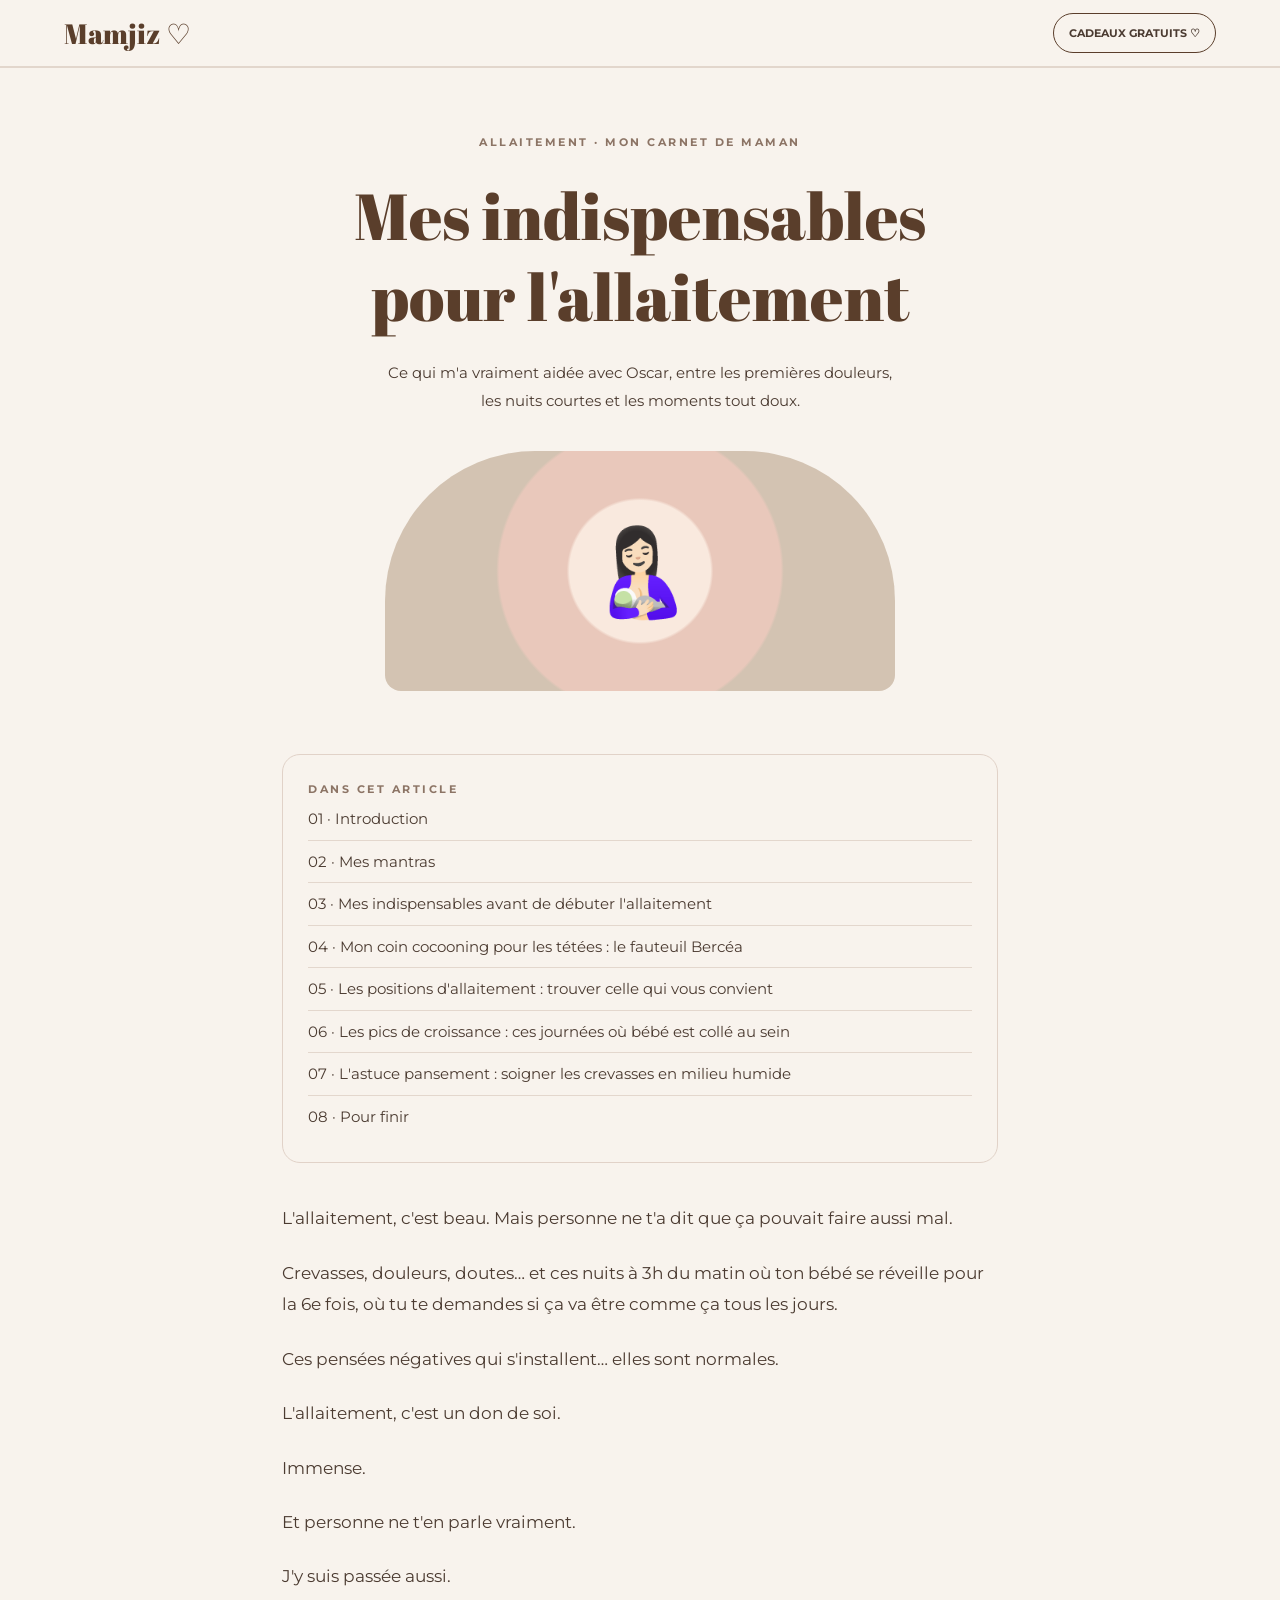
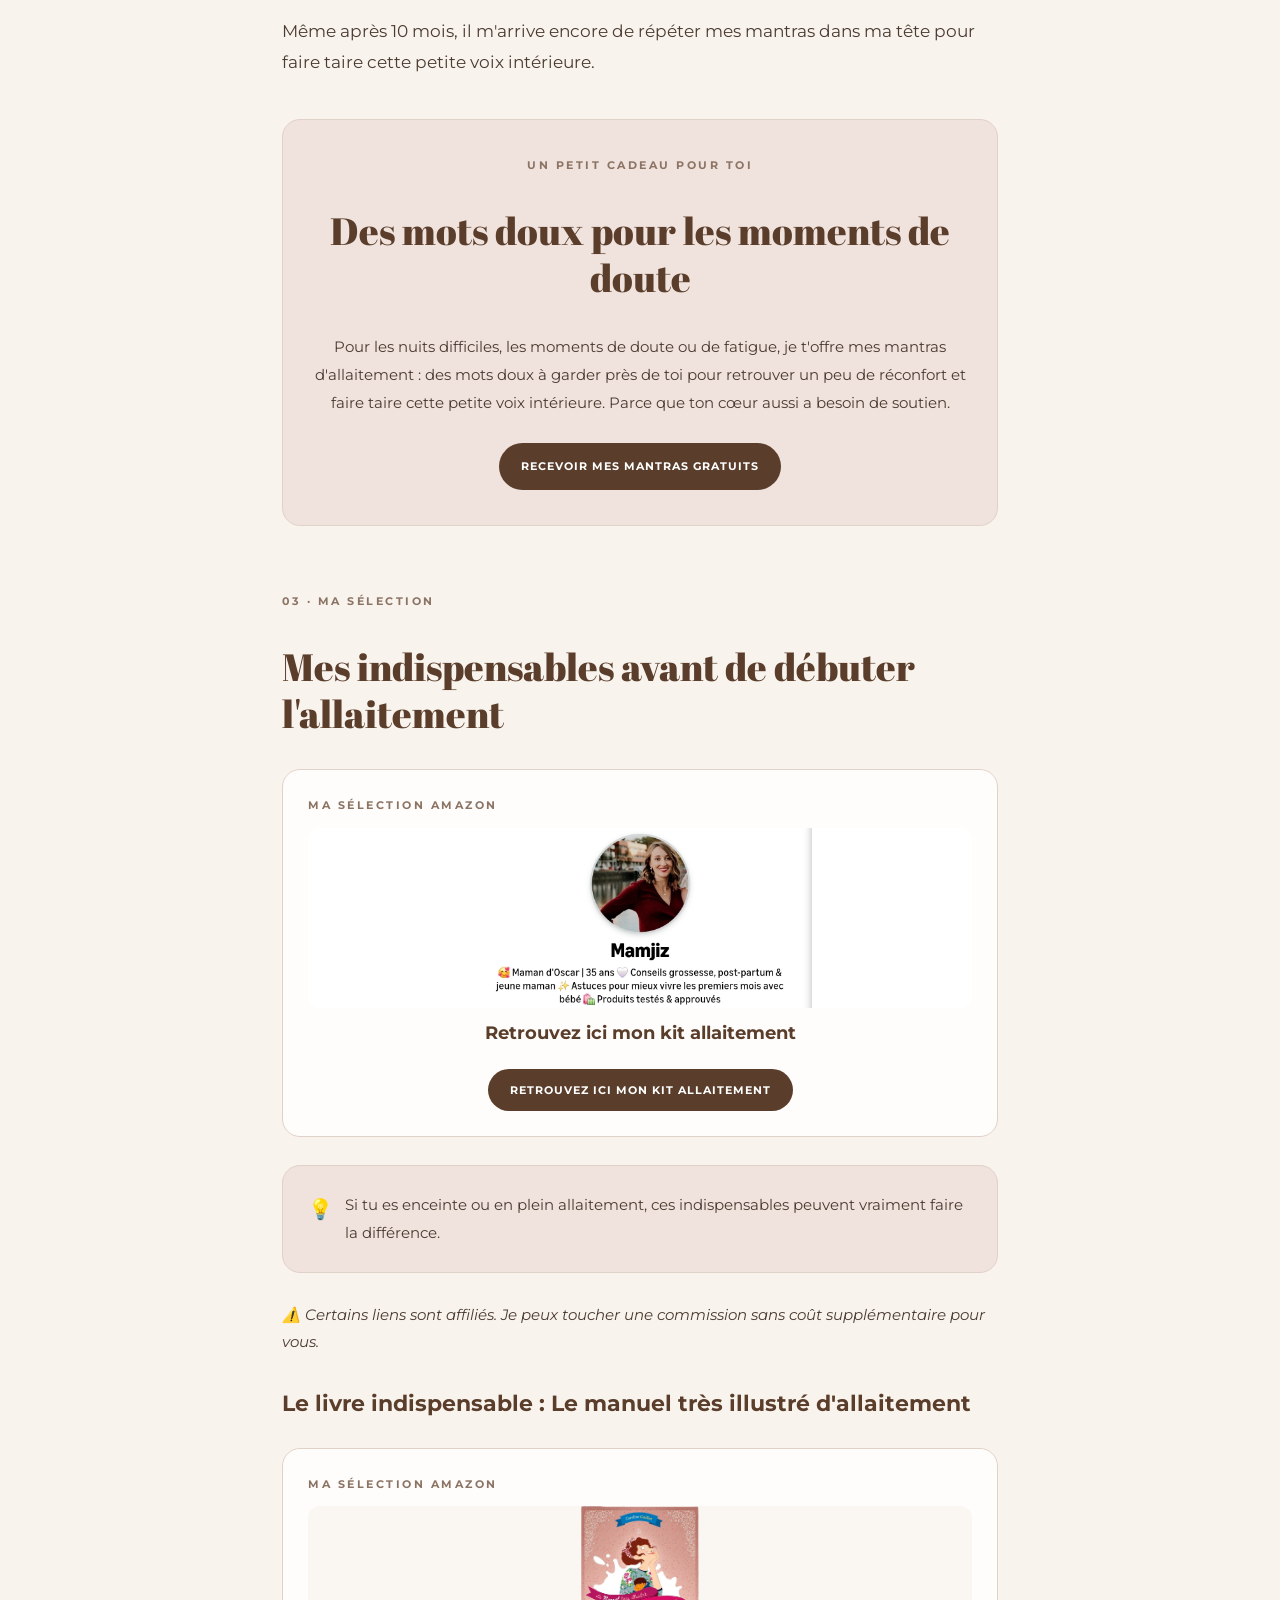
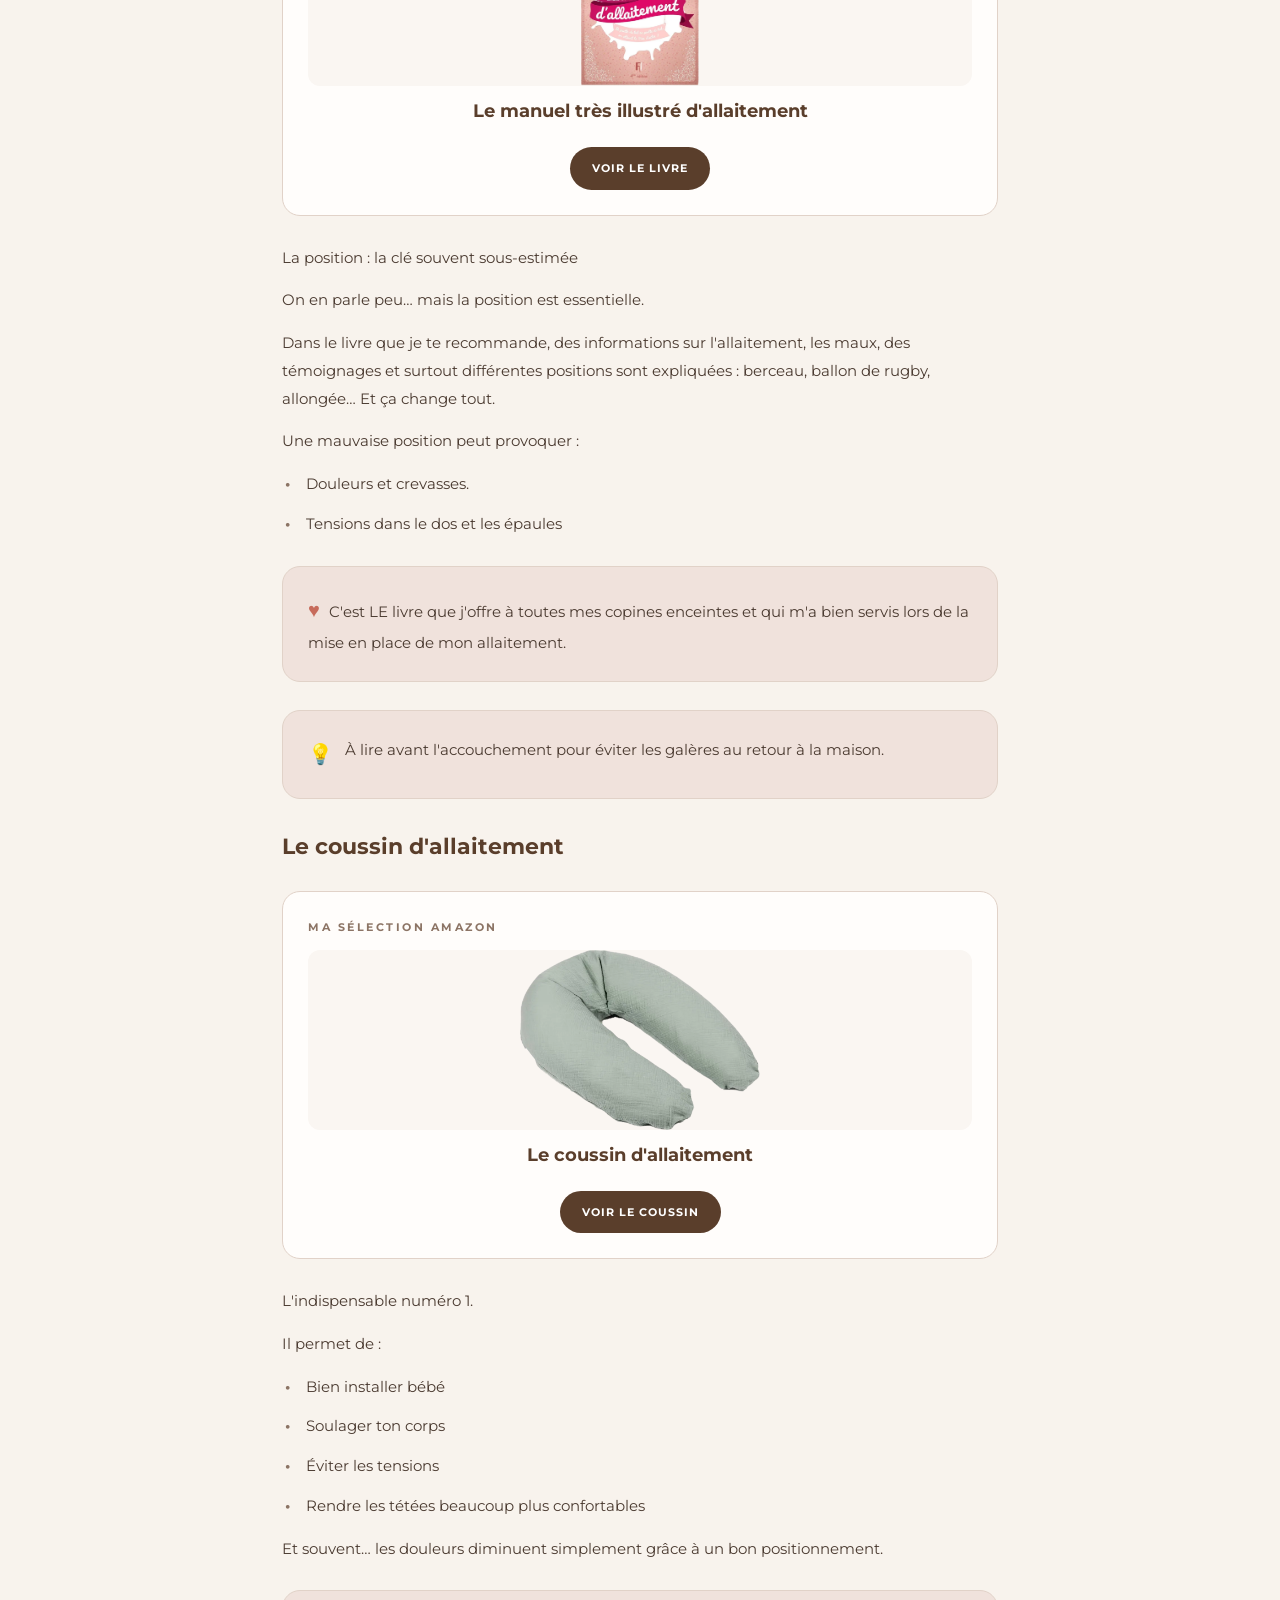
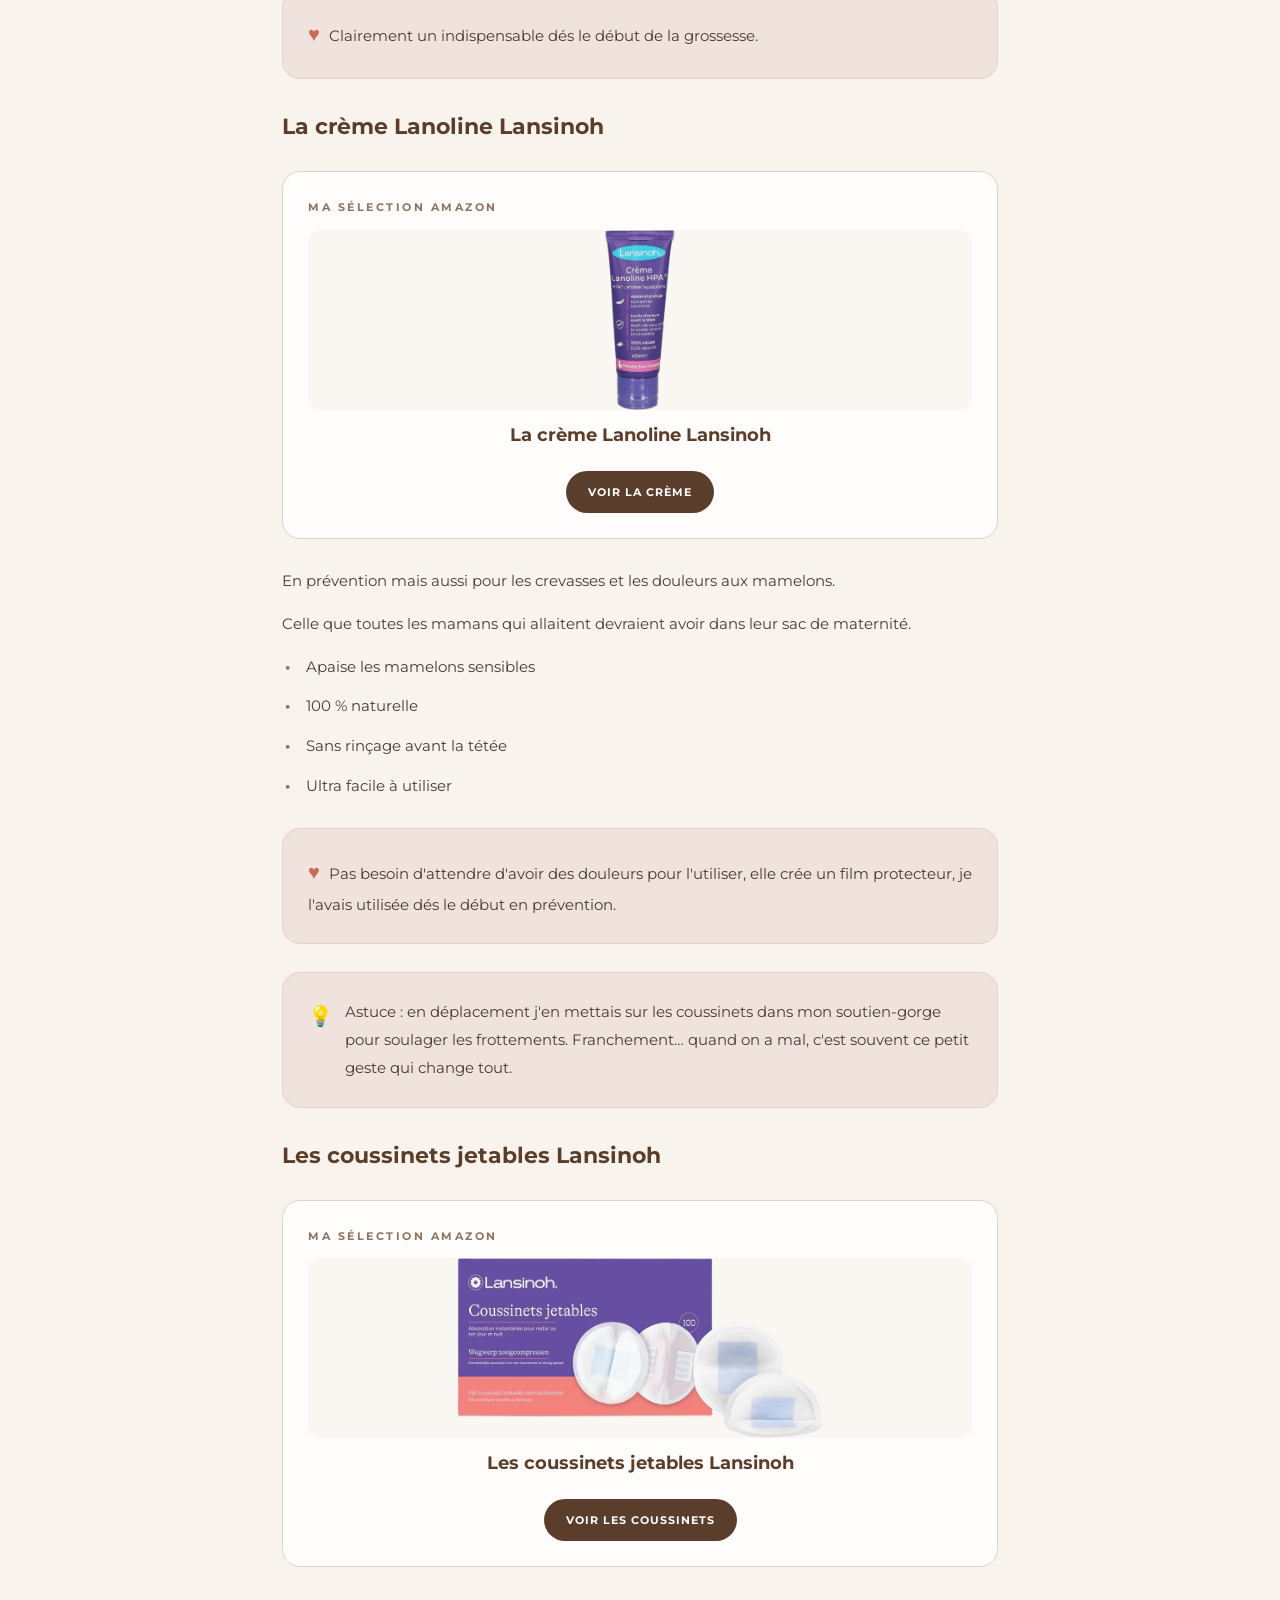
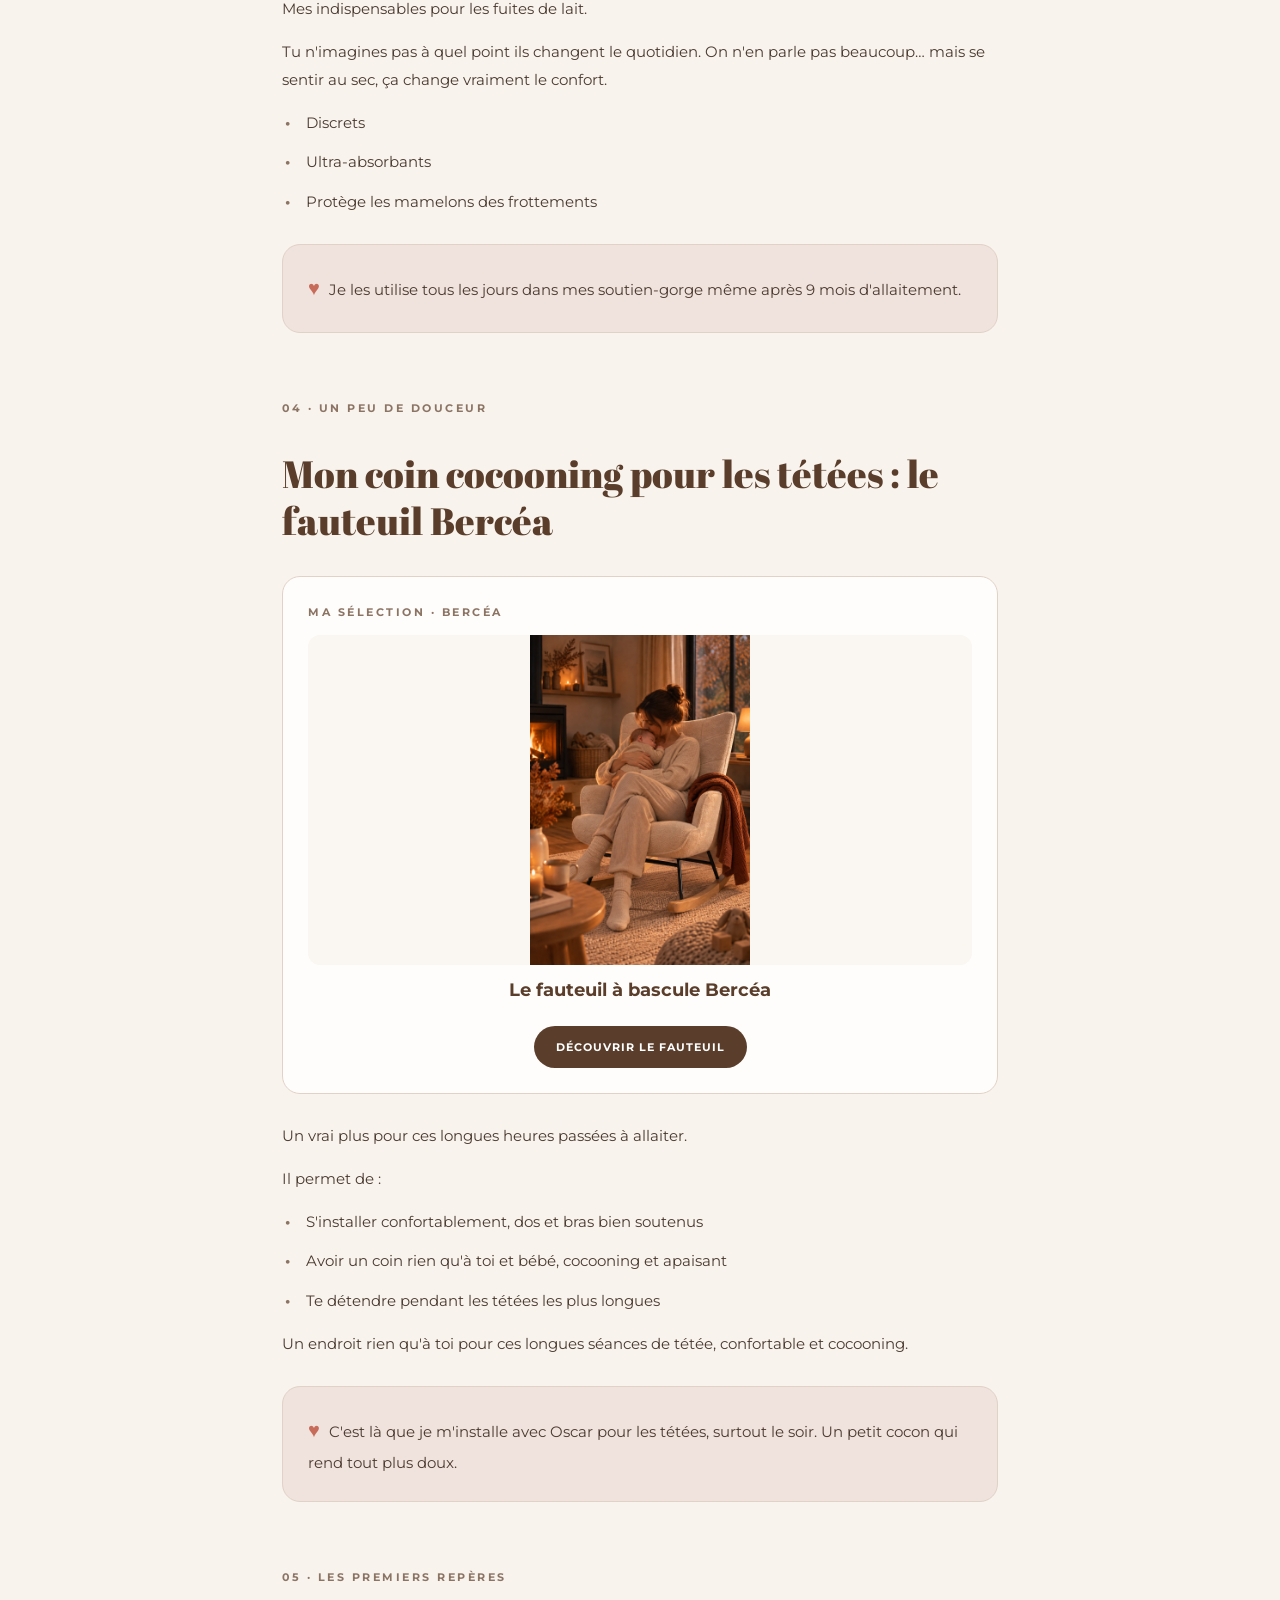
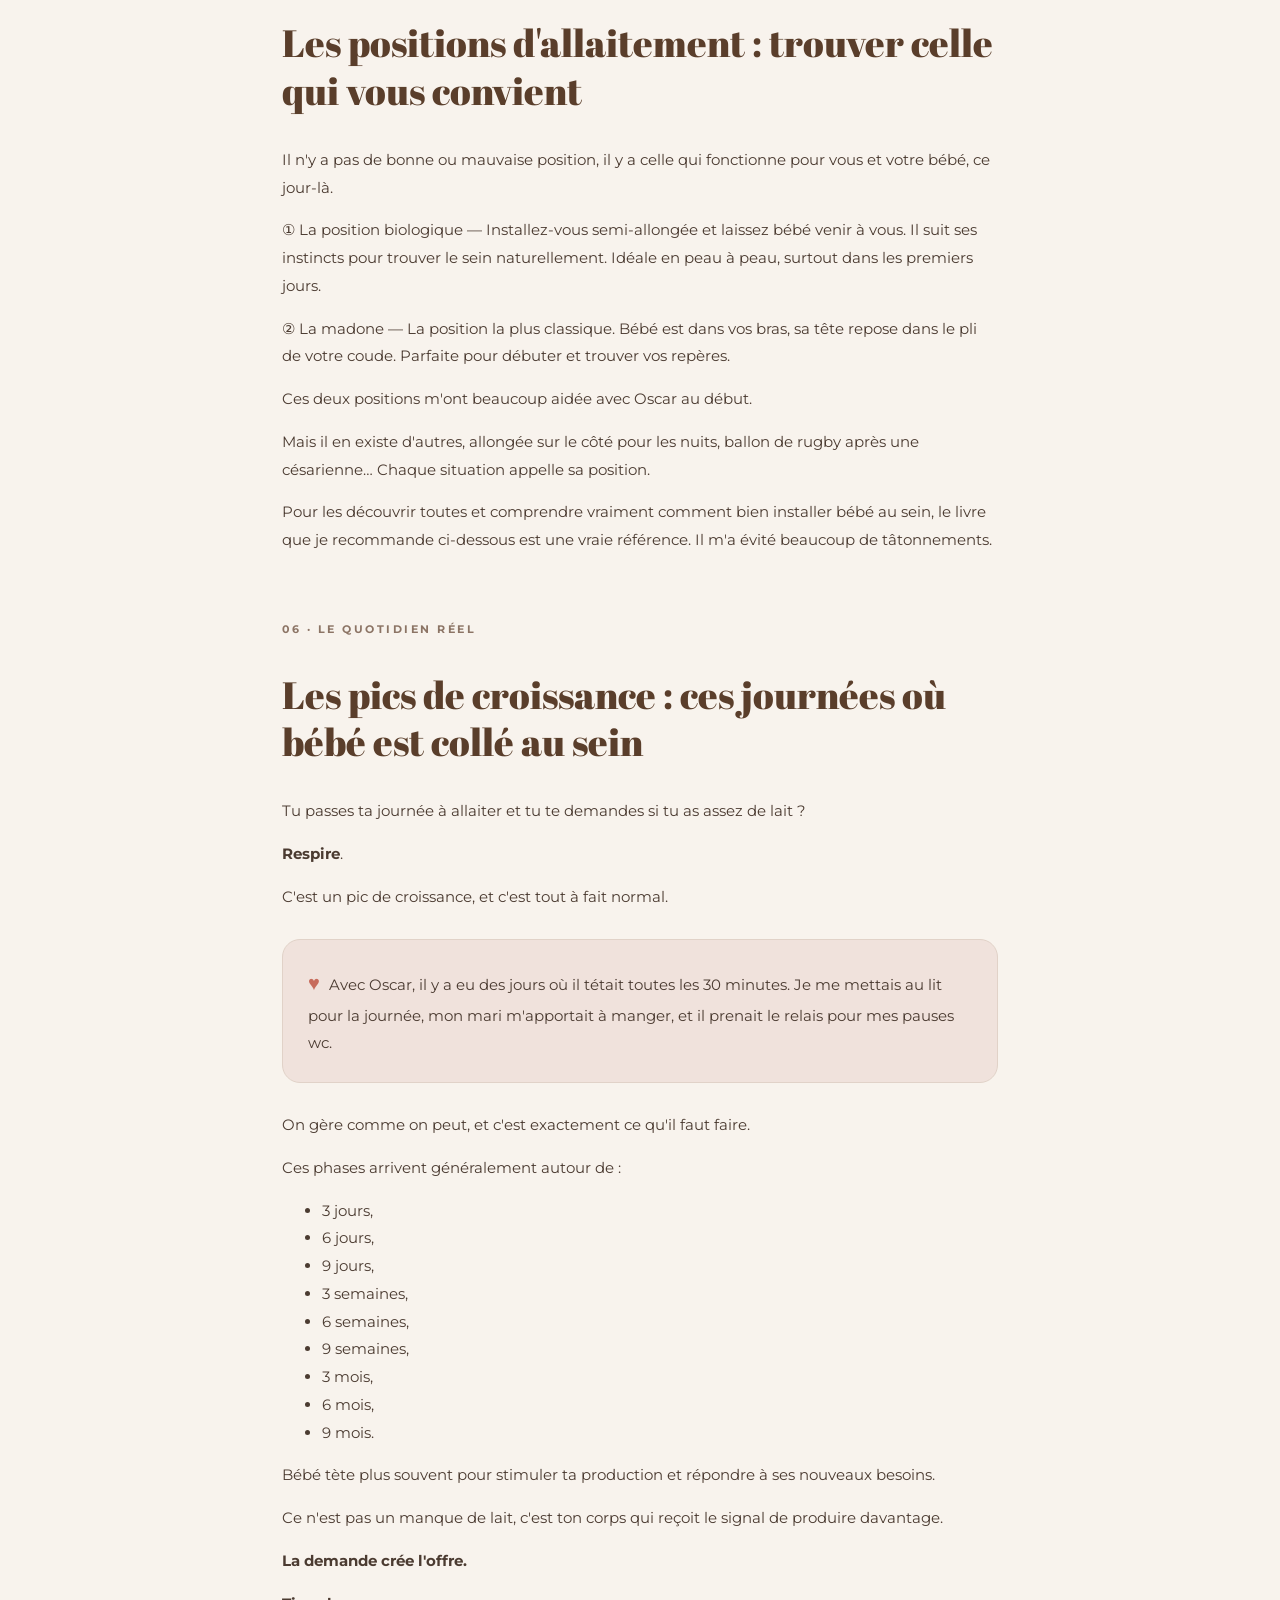
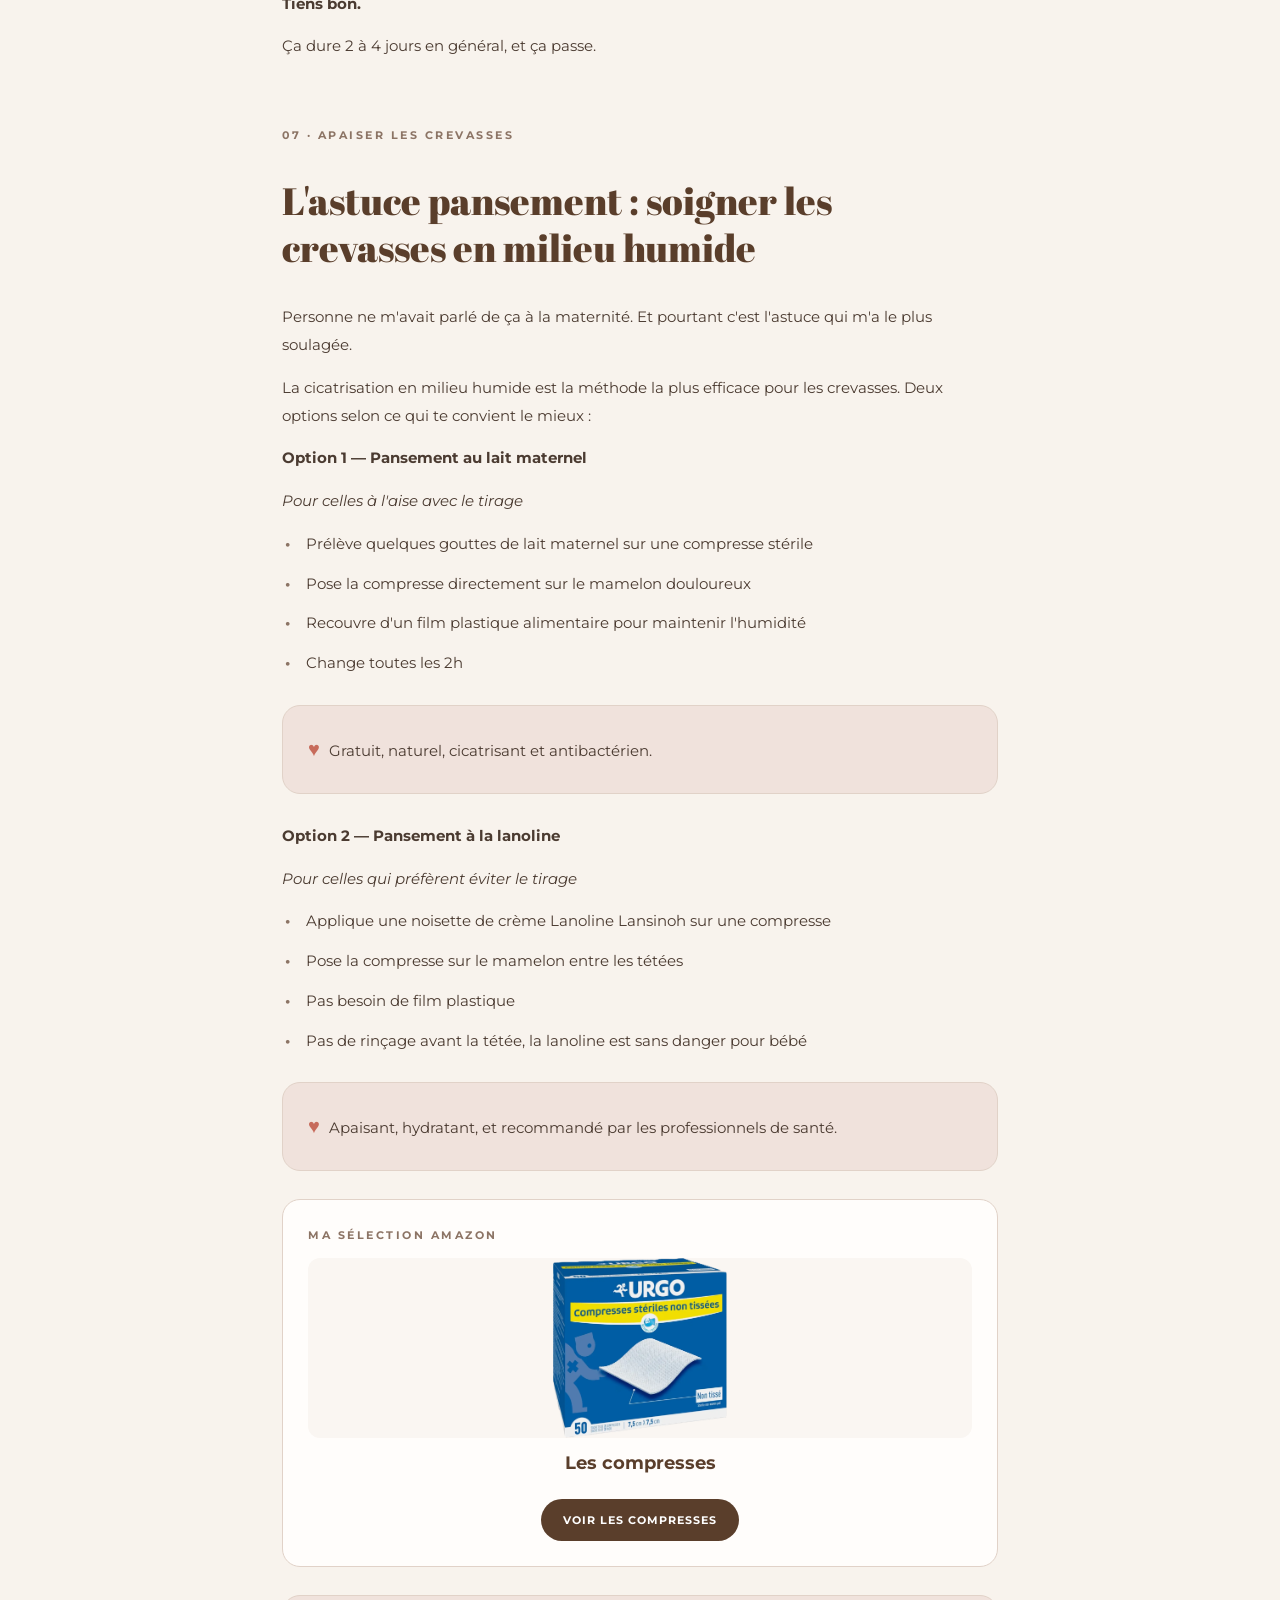
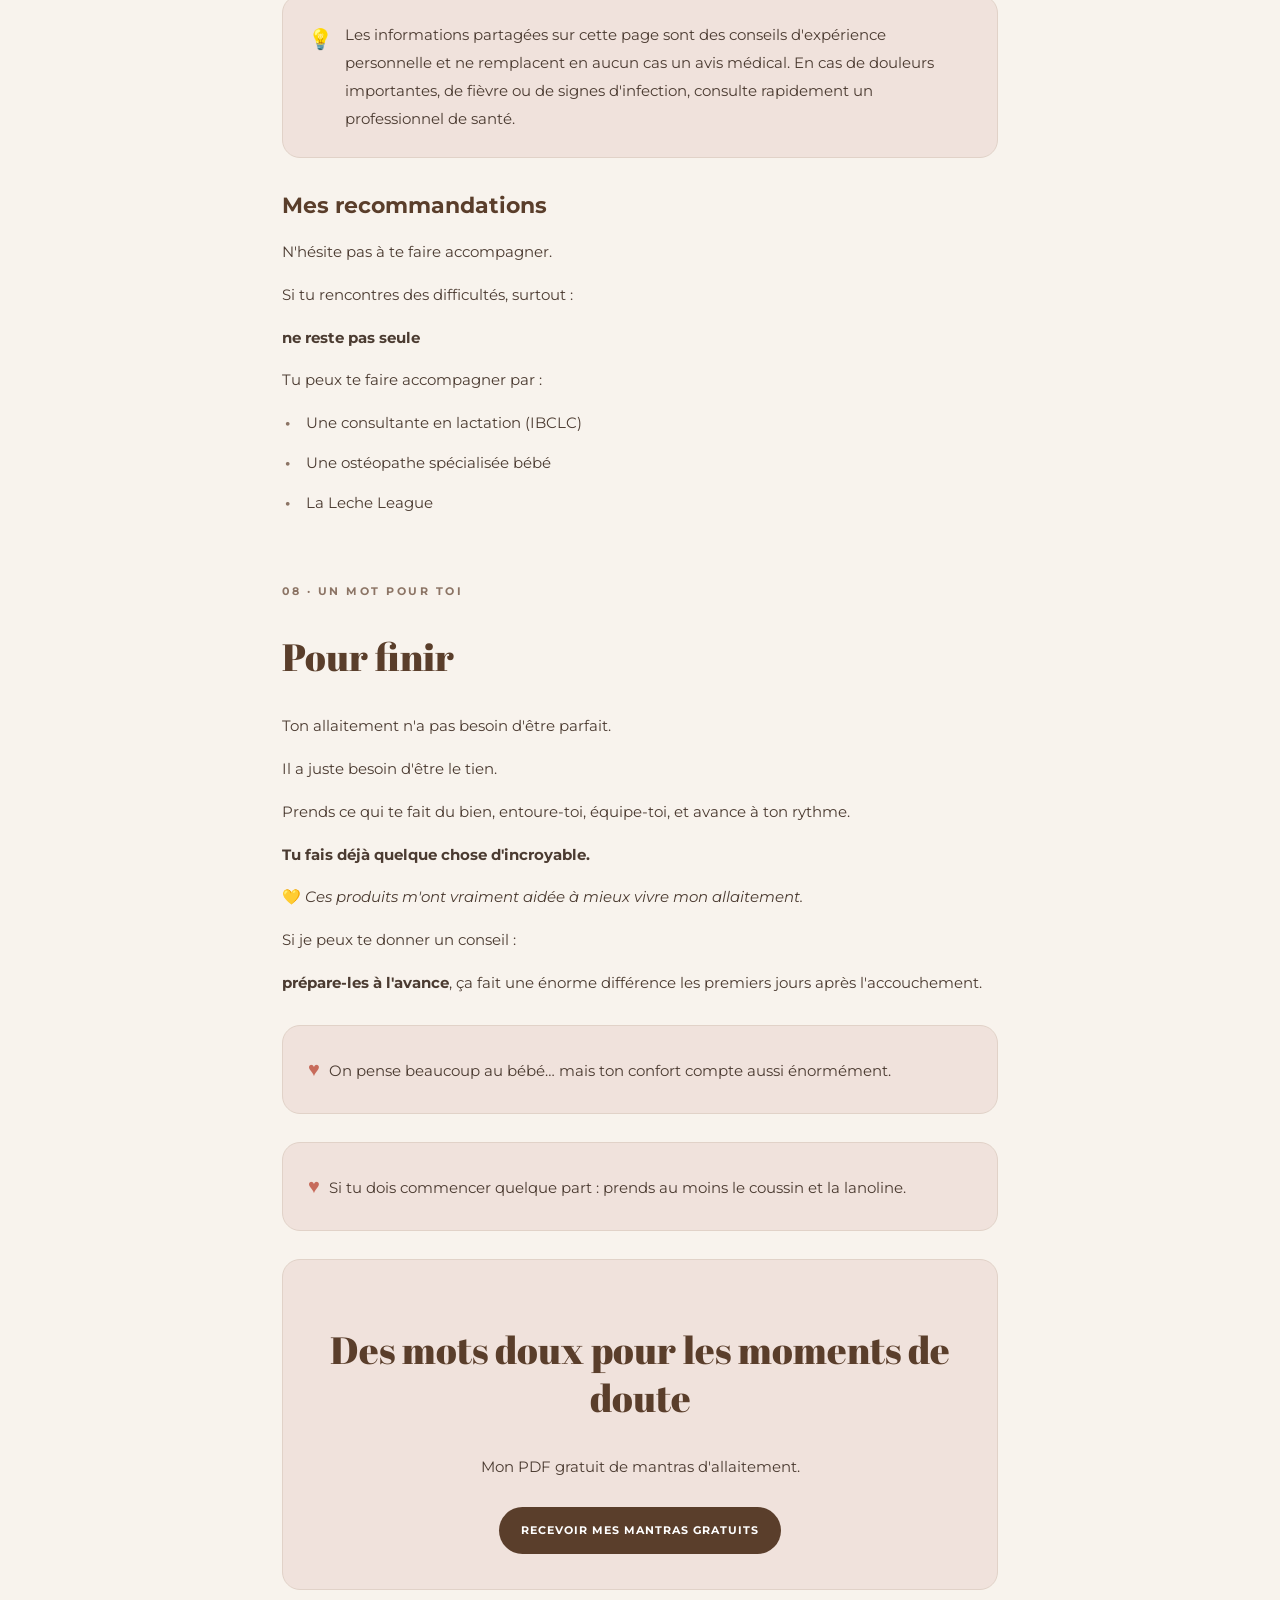
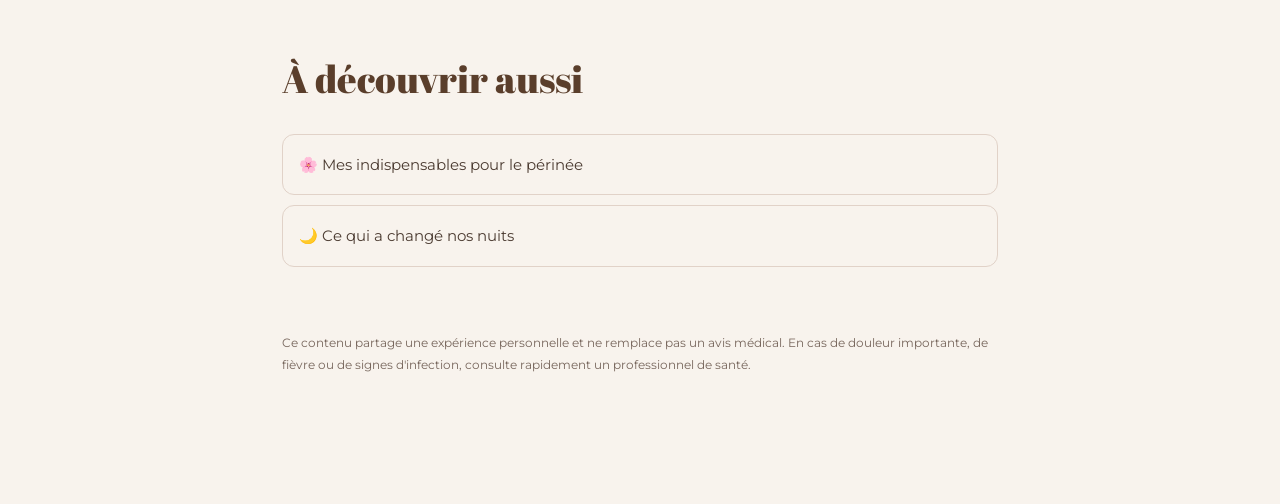
==== commit 3ae49eb0: "Harmoniser libellés sélection Amazon des fiches allaitement" ====
--- a/blog/mes-indispensables-allaitement/index.html
+++ b/blog/mes-indispensables-allaitement/index.html
@@ -1,4 +1,4 @@
-<!doctype html><html lang="fr"><head><meta charset="utf-8"><meta name="viewport" content="width=device-width,initial-scale=1"><title>Mes indispensables pour l'allaitement | Mamjiz</title><meta name="description" content="Allaitement : mes conseils de maman, mes indispensables et mes mantras gratuits."><link href="https://fonts.googleapis.com/css2?family=Abril+Fatface&family=Montserrat:wght@400;500;600;700&display=swap" rel="stylesheet"><style>:root{--bg:#f8f3ed;--brown:#5a3e2b;--pink:#f0e2dc}*{box-sizing:border-box}html{scroll-behavior:smooth}body{margin:0;background:var(--bg);color:#4b3b31;font:15px/1.85 Montserrat,sans-serif}a{color:inherit}header{position:sticky;top:0;background:#f8f3edf5;border-bottom:1px solid #e2d6cc;padding:13px 5%;display:flex;align-items:center;justify-content:space-between;z-index:5}.brand{font:28px 'Abril Fatface',serif;text-decoration:none;color:var(--brown)}header a:last-child{font-size:11px;font-weight:700;text-decoration:none;border:1px solid var(--brown);padding:9px 15px;border-radius:25px}main{max-width:760px;padding:0 22px 115px;margin:auto}.hero{text-align:center;padding:65px 0 35px}.eyebrow{font-size:11px;text-transform:uppercase;letter-spacing:2.5px;font-weight:700;color:#8c7465}h1,h2{font-family:'Abril Fatface',Georgia,serif;color:var(--brown);font-weight:400;line-height:1.25}h1{font-size:clamp(39px,8vw,65px);margin:22px 0}h2{font-size:clamp(29px,5vw,38px)}.hero p{max-width:520px;margin:auto}.illustration{height:240px;margin:36px auto 0;border-radius:150px 150px 16px 16px;background:radial-gradient(circle,#f9e9de 0 25%,#e9c8bb 26% 50%,#d3c3b2 51%);display:grid;place-items:center;font-size:85px;max-width:510px}.intro{font-size:17px;margin:40px 0}.intro p{margin:0 0 23px}.highlight{font:27px 'Abril Fatface',serif;color:var(--brown)}.gift,.tip,.product,.toc{border:1px solid #e1d2c8;border-radius:18px;padding:25px;margin:28px 0}.gift,.tip{background:var(--pink)}.gift{text-align:center;padding:35px 25px}.btn{display:inline-block;background:var(--brown);color:#fff;border-radius:40px;text-decoration:none;text-transform:uppercase;font-size:11px;letter-spacing:1px;font-weight:700;padding:13px 22px;margin-top:12px}.toc a{display:block;text-decoration:none;border-bottom:1px solid #e3d7cd;padding:8px 0}.toc a:last-child{border:0}section{margin:65px 0;scroll-margin-top:95px}.product{background:#fffdfb}.product strong{font-size:18px;color:var(--brown)}.small{font-size:12px;color:#77665c}.related a{display:block;margin:10px 0;padding:16px;border:1px solid #e1d2c8;border-radius:12px;text-decoration:none}.bottom{display:none}@media(max-width:650px){.hero{padding-top:45px}.intro{font-size:15px}.bottom{display:flex;justify-content:space-around;position:fixed;bottom:12px;left:12px;right:12px;border-radius:40px;background:#fffcf8f5;box-shadow:0 4px 25px #473a2b30;padding:11px 5px;z-index:8}.bottom a{text-decoration:none;font-size:11px;text-align:center}.bottom span{display:block;font-size:21px}.bottom .active{background:var(--brown);color:white;border-radius:25px;padding:0 16px}}.story .symbol,.advice .symbol{display:inline-block;margin-right:9px;color:#c76b5b;font-size:20px;font-style:normal}.tip.story,.tip.advice{font-style:normal}.tip.story i,.tip.advice i{font-style:normal}.check{position:relative;padding-left:24px;border-left:0;margin:12px 0}.check::before{content:"•";position:absolute;left:3px;top:0;color:#8c7465;font-weight:700}.article-list{padding-left:24px}.product .btn{margin-top:16px}.product p{margin-bottom:12px}.toc{line-height:1.7}.product{display:flex;flex-direction:column;align-items:flex-start;gap:12px;min-width:0;overflow-wrap:anywhere}.product strong{display:block;line-height:1.5;max-width:100%}.product .btn{display:inline-flex;align-items:center;justify-content:center;max-width:100%;white-space:normal;text-align:center;margin-top:10px;line-height:1.5}.product p{margin:0}.tip.advice{display:flex;align-items:flex-start;gap:12px;overflow-wrap:anywhere}.tip.advice .symbol{flex:0 0 auto;margin-right:0}.tip.advice>span:last-child{min-width:0;flex:1}.tip.story{overflow-wrap:anywhere}section h3{font-size:22px;line-height:1.45;color:var(--brown);margin:32px 0 16px}header{background:#f8f3ed;box-shadow:0 1px 0 #e2d6cc}@media(max-width:650px){.product{padding:24px 22px}.product .btn{font-size:11px;padding:13px 20px}section h3{font-size:20px}}.product-photo{display:block;width:100%;height:180px;object-fit:contain;object-position:center;border-radius:12px;background:#faf6f2}.product-photo-amazon{background:#fff;object-fit:contain}.product-photo-bercea{height:330px;object-fit:contain;background:#faf6f2}@media(max-width:650px){.product-photo{height:165px}.product-photo-bercea{height:330px}}.product strong{width:100%;text-align:center}.product .btn{align-self:center;margin-left:auto;margin-right:auto}</style></head><body><header><a class="brand" href="/">Mamjiz ♡</a><a href="https://mamjiz-57dzkx.subscribepage.io">CADEAUX GRATUITS ♡</a></header><main><div class="hero"><div class="eyebrow">Allaitement · Mon carnet de maman</div><h1>Mes indispensables pour l'allaitement</h1><p>Ce qui m'a vraiment aidée avec Oscar, entre les premières douleurs, les nuits courtes et les moments tout doux.</p><div class="illustration" role="img" aria-label="Illustration maternité">🤱🏻</div></div><div class="toc"><div class="eyebrow">Dans cet article</div><a href="#introduction">01 · Introduction</a><a href="#cadeau">02 · Mes mantras</a><a href="#essentiels">03 · Mes indispensables avant de débuter l'allaitement</a><a href="#coin">04 · Mon coin cocooning pour les tétées : le fauteuil Bercéa</a><a href="#positions">05 · Les positions d'allaitement : trouver celle qui vous convient</a><a href="#pics">06 · Les pics de croissance : ces journées où bébé est collé au sein</a><a href="#douleurs">07 · L'astuce pansement : soigner les crevasses en milieu humide</a><a href="#mot">08 · Pour finir</a></div><div class="intro" id="introduction"><p>L'allaitement, c'est beau. Mais personne ne t'a dit que ça pouvait faire aussi mal.</p><p>Crevasses, douleurs, doutes… et ces nuits à 3h du matin où ton bébé se réveille pour la 6e fois, où tu te demandes si ça va être comme ça tous les jours.</p><p>Ces pensées négatives qui s'installent… elles sont normales.</p><p>L'allaitement, c'est un don de soi.</p><p>Immense.</p><p>Et personne ne t'en parle vraiment.</p><p>J'y suis passée aussi.</p><p>Même après 10 mois, il m'arrive encore de répéter mes mantras dans ma tête pour faire taire cette petite voix intérieure.</p></div><div class="gift" id="cadeau"><div class="eyebrow">Un petit cadeau pour toi</div><h2>Des mots doux pour les moments de doute</h2><p>Pour les nuits difficiles, les moments de doute ou de fatigue, je t'offre mes mantras d'allaitement : des mots doux à garder près de toi pour retrouver un peu de réconfort et faire taire cette petite voix intérieure. Parce que ton cœur aussi a besoin de soutien.</p><a class="btn" href="https://mamjiz-57dzkx.subscribepage.io">Recevoir mes mantras gratuits</a></div><section id="essentiels"><div class="eyebrow">03 · Ma sélection</div><h2>Mes indispensables avant de débuter l'allaitement</h2><div class="product"><div class="eyebrow">Ma sélection Amazon</div><img class="product-photo product-photo-amazon" src="./Screenshot_20261122_220725_Chrome.jpg" alt="Présentation de Mamjiz et de sa sélection Amazon" loading="lazy" decoding="async"><strong>Retrouvez ici mon kit allaitement</strong><a class="btn" href="https://www.amazon.fr/shop/influencer-59a5bf6d/list/2LJ00N0OHN2MR?ref_=aip_sf_list_spv_ons_mixed_m_lspvrd" target="_blank" rel="sponsored noopener">Retrouvez ici mon kit allaitement</a></div><div class="tip advice"><span class="symbol">💡</span><i>Si tu es enceinte ou en plein allaitement, ces indispensables peuvent vraiment faire la différence.</i></div><p><i>⚠️ Certains liens sont affiliés. Je peux toucher une commission sans coût supplémentaire pour vous.</i></p><h3>Le livre indispensable : Le manuel très illustré d'allaitement</h3><div class="product"><img class="product-photo" src="./livre-allaitement.webp" alt="Couverture du Manuel très illustré d'allaitement" loading="lazy" decoding="async"><strong>Le manuel très illustré d'allaitement</strong><a class="btn" href="https://link.amazon/B06AhzNzn" target="_blank" rel="sponsored noopener">Voir le livre</a></div><p>La position : la clé souvent sous-estimée</p><p>On en parle peu… mais la position est essentielle.</p><p>Dans le livre que je te recommande, des informations sur l'allaitement, les maux, des témoignages et surtout différentes positions sont expliquées : berceau, ballon de rugby, allongée… Et ça change tout.</p><p>Une mauvaise position peut provoquer :</p><p class="check">Douleurs et crevasses.</p><p class="check">Tensions dans le dos et les épaules</p><div class="tip story"><span class="symbol">♥</span><i>C'est LE livre que j'offre à toutes mes copines enceintes et qui m'a bien servis lors de la mise en place de mon allaitement.</i></div><div class="tip advice"><span class="symbol">💡</span><span>À lire avant l'accouchement pour éviter les galères au retour à la maison.</span></div><h3>Le coussin d'allaitement</h3><div class="product"><img class="product-photo" src="./coussin-allaitement.webp" alt="Coussin d'allaitement vert sauge" loading="lazy" decoding="async"><strong>Le coussin d'allaitement</strong><a class="btn" href="https://link.amazon/B03KrnDSi" target="_blank" rel="sponsored noopener">Voir le coussin</a></div><p>L'indispensable numéro 1.</p><p>Il permet de :</p><p class="check">Bien installer bébé</p><p class="check">Soulager ton corps</p><p class="check">Éviter les tensions</p><p class="check">Rendre les tétées beaucoup plus confortables</p><p>Et souvent… les douleurs diminuent simplement grâce à un bon positionnement.</p><div class="tip story"><span class="symbol">♥</span><i>Clairement un indispensable dés le début de la grossesse.</i></div><h3>La crème Lanoline Lansinoh</h3><div class="product"><img class="product-photo" src="./creme-lansinoh.webp" alt="Crème Lanoline Lansinoh" loading="lazy" decoding="async"><strong>La crème Lanoline Lansinoh</strong><a class="btn" href="https://link.amazon/B0b5v0ji0" target="_blank" rel="sponsored noopener">Voir la crème</a></div><p>En prévention mais aussi pour les crevasses et les douleurs aux mamelons.</p><p>Celle que toutes les mamans qui allaitent devraient avoir dans leur sac de maternité.</p><p class="check">Apaise les mamelons sensibles</p><p class="check">100 % naturelle</p><p class="check">Sans rinçage avant la tétée</p><p class="check">Ultra facile à utiliser</p><div class="tip story"><span class="symbol">♥</span><i>Pas besoin d'attendre d'avoir des douleurs pour l'utiliser, elle crée un film protecteur, je l'avais utilisée dés le début en prévention.</i></div><div class="tip advice"><span class="symbol">💡</span><span>Astuce : en déplacement j'en mettais sur les coussinets dans mon soutien-gorge pour soulager les frottements. Franchement… quand on a mal, c'est souvent ce petit geste qui change tout.</span></div><h3>Les coussinets jetables Lansinoh</h3><div class="product"><img class="product-photo" src="./coussinets-lansinoh.webp" alt="Boîte de coussinets jetables Lansinoh" loading="lazy" decoding="async"><strong>Les coussinets jetables Lansinoh</strong><a class="btn" href="https://link.amazon/B04uDqCm7" target="_blank" rel="sponsored noopener">Voir les coussinets</a></div><p>Mes indispensables pour les fuites de lait.</p><p>Tu n'imagines pas à quel point ils changent le quotidien. On n'en parle pas beaucoup… mais se sentir au sec, ça change vraiment le confort.</p><p class="check">Discrets</p><p class="check">Ultra-absorbants</p><p class="check">Protège les mamelons des frottements</p><div class="tip story"><span class="symbol">♥</span><i>Je les utilise tous les jours dans mes soutien-gorge même après 9 mois d'allaitement.</i></div></section><section id="coin"><div class="eyebrow">04 · Un peu de douceur</div><h2>Mon coin cocooning pour les tétées : le fauteuil Bercéa</h2><div class="product"><div class="eyebrow">Ma sélection · Bercéa</div><img class="product-photo product-photo-bercea" src="./file_00000000adac8210bc5c0dcccc26cb09.jpg" alt="Maman et bébé dans le fauteuil à bascule Bercéa près de la cheminée" loading="lazy" decoding="async"><strong>Le fauteuil à bascule Bercéa</strong><a class="btn" href="https://bercea.shop/products/fauteuil-a-bascule-bercea-cocon-en-tissu-bouclette-ecru?utm_source=notion&utm_medium=affiliate&utm_campaign=allaitement" target="_blank" rel="sponsored noopener">Découvrir le fauteuil</a></div><p>Un vrai plus pour ces longues heures passées à allaiter.</p><p>Il permet de :</p><p class="check">S'installer confortablement, dos et bras bien soutenus</p><p class="check">Avoir un coin rien qu'à toi et bébé, cocooning et apaisant</p><p class="check">Te détendre pendant les tétées les plus longues</p><p>Un endroit rien qu'à toi pour ces longues séances de tétée, confortable et cocooning.</p><div class="tip story"><span class="symbol">♥</span><i>C'est là que je m'installe avec Oscar pour les tétées, surtout le soir. Un petit cocon qui rend tout plus doux.</i></div></section><section id="positions"><div class="eyebrow">05 · Les premiers repères</div><h2>Les positions d'allaitement : trouver celle qui vous convient</h2><p>Il n'y a pas de bonne ou mauvaise position, il y a celle qui fonctionne pour vous et votre bébé, ce jour-là.</p><p>① La position biologique — Installez-vous semi-allongée et laissez bébé venir à vous. Il suit ses instincts pour trouver le sein naturellement. Idéale en peau à peau, surtout dans les premiers jours.</p><p>② La madone — La position la plus classique. Bébé est dans vos bras, sa tête repose dans le pli de votre coude. Parfaite pour débuter et trouver vos repères.</p><p>Ces deux positions m'ont beaucoup aidée avec Oscar au début.</p><p>Mais il en existe d'autres, allongée sur le côté pour les nuits, ballon de rugby après une césarienne… Chaque situation appelle sa position.</p><p>Pour les découvrir toutes et comprendre vraiment comment bien installer bébé au sein, le livre que je recommande ci-dessous est une vraie référence. Il m'a évité beaucoup de tâtonnements.</p></section><section id="pics"><div class="eyebrow">06 · Le quotidien réel</div><h2>Les pics de croissance : ces journées où bébé est collé au sein</h2><p>Tu passes ta journée à allaiter et tu te demandes si tu as assez de lait ?</p><p><b>Respire</b>.</p><p>C'est un pic de croissance, et c'est tout à fait normal.</p><div class="tip story"><span class="symbol">♥</span><i>Avec Oscar, il y a eu des jours où il tétait toutes les 30 minutes. Je me mettais au lit pour la journée, mon mari m'apportait à manger, et il prenait le relais pour mes pauses wc.</i></div><p>On gère comme on peut, et c'est exactement ce qu'il faut faire.</p><p>Ces phases arrivent généralement autour de :</p><ul>
+<!doctype html><html lang="fr"><head><meta charset="utf-8"><meta name="viewport" content="width=device-width,initial-scale=1"><title>Mes indispensables pour l'allaitement | Mamjiz</title><meta name="description" content="Allaitement : mes conseils de maman, mes indispensables et mes mantras gratuits."><link href="https://fonts.googleapis.com/css2?family=Abril+Fatface&family=Montserrat:wght@400;500;600;700&display=swap" rel="stylesheet"><style>:root{--bg:#f8f3ed;--brown:#5a3e2b;--pink:#f0e2dc}*{box-sizing:border-box}html{scroll-behavior:smooth}body{margin:0;background:var(--bg);color:#4b3b31;font:15px/1.85 Montserrat,sans-serif}a{color:inherit}header{position:sticky;top:0;background:#f8f3edf5;border-bottom:1px solid #e2d6cc;padding:13px 5%;display:flex;align-items:center;justify-content:space-between;z-index:5}.brand{font:28px 'Abril Fatface',serif;text-decoration:none;color:var(--brown)}header a:last-child{font-size:11px;font-weight:700;text-decoration:none;border:1px solid var(--brown);padding:9px 15px;border-radius:25px}main{max-width:760px;padding:0 22px 115px;margin:auto}.hero{text-align:center;padding:65px 0 35px}.eyebrow{font-size:11px;text-transform:uppercase;letter-spacing:2.5px;font-weight:700;color:#8c7465}h1,h2{font-family:'Abril Fatface',Georgia,serif;color:var(--brown);font-weight:400;line-height:1.25}h1{font-size:clamp(39px,8vw,65px);margin:22px 0}h2{font-size:clamp(29px,5vw,38px)}.hero p{max-width:520px;margin:auto}.illustration{height:240px;margin:36px auto 0;border-radius:150px 150px 16px 16px;background:radial-gradient(circle,#f9e9de 0 25%,#e9c8bb 26% 50%,#d3c3b2 51%);display:grid;place-items:center;font-size:85px;max-width:510px}.intro{font-size:17px;margin:40px 0}.intro p{margin:0 0 23px}.highlight{font:27px 'Abril Fatface',serif;color:var(--brown)}.gift,.tip,.product,.toc{border:1px solid #e1d2c8;border-radius:18px;padding:25px;margin:28px 0}.gift,.tip{background:var(--pink)}.gift{text-align:center;padding:35px 25px}.btn{display:inline-block;background:var(--brown);color:#fff;border-radius:40px;text-decoration:none;text-transform:uppercase;font-size:11px;letter-spacing:1px;font-weight:700;padding:13px 22px;margin-top:12px}.toc a{display:block;text-decoration:none;border-bottom:1px solid #e3d7cd;padding:8px 0}.toc a:last-child{border:0}section{margin:65px 0;scroll-margin-top:95px}.product{background:#fffdfb}.product strong{font-size:18px;color:var(--brown)}.small{font-size:12px;color:#77665c}.related a{display:block;margin:10px 0;padding:16px;border:1px solid #e1d2c8;border-radius:12px;text-decoration:none}.bottom{display:none}@media(max-width:650px){.hero{padding-top:45px}.intro{font-size:15px}.bottom{display:flex;justify-content:space-around;position:fixed;bottom:12px;left:12px;right:12px;border-radius:40px;background:#fffcf8f5;box-shadow:0 4px 25px #473a2b30;padding:11px 5px;z-index:8}.bottom a{text-decoration:none;font-size:11px;text-align:center}.bottom span{display:block;font-size:21px}.bottom .active{background:var(--brown);color:white;border-radius:25px;padding:0 16px}}.story .symbol,.advice .symbol{display:inline-block;margin-right:9px;color:#c76b5b;font-size:20px;font-style:normal}.tip.story,.tip.advice{font-style:normal}.tip.story i,.tip.advice i{font-style:normal}.check{position:relative;padding-left:24px;border-left:0;margin:12px 0}.check::before{content:"•";position:absolute;left:3px;top:0;color:#8c7465;font-weight:700}.article-list{padding-left:24px}.product .btn{margin-top:16px}.product p{margin-bottom:12px}.toc{line-height:1.7}.product{display:flex;flex-direction:column;align-items:flex-start;gap:12px;min-width:0;overflow-wrap:anywhere}.product strong{display:block;line-height:1.5;max-width:100%}.product .btn{display:inline-flex;align-items:center;justify-content:center;max-width:100%;white-space:normal;text-align:center;margin-top:10px;line-height:1.5}.product p{margin:0}.tip.advice{display:flex;align-items:flex-start;gap:12px;overflow-wrap:anywhere}.tip.advice .symbol{flex:0 0 auto;margin-right:0}.tip.advice>span:last-child{min-width:0;flex:1}.tip.story{overflow-wrap:anywhere}section h3{font-size:22px;line-height:1.45;color:var(--brown);margin:32px 0 16px}header{background:#f8f3ed;box-shadow:0 1px 0 #e2d6cc}@media(max-width:650px){.product{padding:24px 22px}.product .btn{font-size:11px;padding:13px 20px}section h3{font-size:20px}}.product-photo{display:block;width:100%;height:180px;object-fit:contain;object-position:center;border-radius:12px;background:#faf6f2}.product-photo-amazon{background:#fff;object-fit:contain}.product-photo-bercea{height:330px;object-fit:contain;background:#faf6f2}@media(max-width:650px){.product-photo{height:165px}.product-photo-bercea{height:330px}}.product strong{width:100%;text-align:center}.product .btn{align-self:center;margin-left:auto;margin-right:auto}</style></head><body><header><a class="brand" href="/">Mamjiz ♡</a><a href="/cadeaux-gratuits/">CADEAUX GRATUITS ♡</a></header><main><div class="hero"><div class="eyebrow">Allaitement · Mon carnet de maman</div><h1>Mes indispensables pour l'allaitement</h1><p>Ce qui m'a vraiment aidée avec Oscar, entre les premières douleurs, les nuits courtes et les moments tout doux.</p><div class="illustration" role="img" aria-label="Illustration maternité">🤱🏻</div></div><div class="toc"><div class="eyebrow">Dans cet article</div><a href="#introduction">01 · Introduction</a><a href="#cadeau">02 · Mes mantras</a><a href="#essentiels">03 · Mes indispensables avant de débuter l'allaitement</a><a href="#coin">04 · Mon coin cocooning pour les tétées : le fauteuil Bercéa</a><a href="#positions">05 · Les positions d'allaitement : trouver celle qui vous convient</a><a href="#pics">06 · Les pics de croissance : ces journées où bébé est collé au sein</a><a href="#douleurs">07 · L'astuce pansement : soigner les crevasses en milieu humide</a><a href="#mot">08 · Pour finir</a></div><div class="intro" id="introduction"><p>L'allaitement, c'est beau. Mais personne ne t'a dit que ça pouvait faire aussi mal.</p><p>Crevasses, douleurs, doutes… et ces nuits à 3h du matin où ton bébé se réveille pour la 6e fois, où tu te demandes si ça va être comme ça tous les jours.</p><p>Ces pensées négatives qui s'installent… elles sont normales.</p><p>L'allaitement, c'est un don de soi.</p><p>Immense.</p><p>Et personne ne t'en parle vraiment.</p><p>J'y suis passée aussi.</p><p>Même après 10 mois, il m'arrive encore de répéter mes mantras dans ma tête pour faire taire cette petite voix intérieure.</p></div><div class="gift" id="cadeau"><div class="eyebrow">Un petit cadeau pour toi</div><h2>Des mots doux pour les moments de doute</h2><p>Pour les nuits difficiles, les moments de doute ou de fatigue, je t'offre mes mantras d'allaitement : des mots doux à garder près de toi pour retrouver un peu de réconfort et faire taire cette petite voix intérieure. Parce que ton cœur aussi a besoin de soutien.</p><a class="btn" href="https://mamjiz-57dzkx.subscribepage.io">Recevoir mes mantras gratuits</a></div><section id="essentiels"><div class="eyebrow">03 · Ma sélection</div><h2>Mes indispensables avant de débuter l'allaitement</h2><div class="product"><div class="eyebrow">Ma sélection Amazon</div><img class="product-photo product-photo-amazon" src="./Screenshot_20261122_220725_Chrome.jpg" alt="Présentation de Mamjiz et de sa sélection Amazon" loading="lazy" decoding="async"><strong>Retrouvez ici mon kit allaitement</strong><a class="btn" href="https://www.amazon.fr/shop/influencer-59a5bf6d/list/2LJ00N0OHN2MR?ref_=aip_sf_list_spv_ons_mixed_m_lspvrd" target="_blank" rel="sponsored noopener">Retrouvez ici mon kit allaitement</a></div><div class="tip advice"><span class="symbol">💡</span><i>Si tu es enceinte ou en plein allaitement, ces indispensables peuvent vraiment faire la différence.</i></div><p><i>⚠️ Certains liens sont affiliés. Je peux toucher une commission sans coût supplémentaire pour vous.</i></p><h3>Le livre indispensable : Le manuel très illustré d'allaitement</h3><div class="product"><div class="eyebrow">Ma sélection Amazon</div><img class="product-photo" src="./livre-allaitement.webp" alt="Couverture du Manuel très illustré d'allaitement" loading="lazy" decoding="async"><strong>Le manuel très illustré d'allaitement</strong><a class="btn" href="https://link.amazon/B06AhzNzn" target="_blank" rel="sponsored noopener">Voir le livre</a></div><p>La position : la clé souvent sous-estimée</p><p>On en parle peu… mais la position est essentielle.</p><p>Dans le livre que je te recommande, des informations sur l'allaitement, les maux, des témoignages et surtout différentes positions sont expliquées : berceau, ballon de rugby, allongée… Et ça change tout.</p><p>Une mauvaise position peut provoquer :</p><p class="check">Douleurs et crevasses.</p><p class="check">Tensions dans le dos et les épaules</p><div class="tip story"><span class="symbol">♥</span><i>C'est LE livre que j'offre à toutes mes copines enceintes et qui m'a bien servis lors de la mise en place de mon allaitement.</i></div><div class="tip advice"><span class="symbol">💡</span><span>À lire avant l'accouchement pour éviter les galères au retour à la maison.</span></div><h3>Le coussin d'allaitement</h3><div class="product"><div class="eyebrow">Ma sélection Amazon</div><img class="product-photo" src="./coussin-allaitement.webp" alt="Coussin d'allaitement vert sauge" loading="lazy" decoding="async"><strong>Le coussin d'allaitement</strong><a class="btn" href="https://link.amazon/B03KrnDSi" target="_blank" rel="sponsored noopener">Voir le coussin</a></div><p>L'indispensable numéro 1.</p><p>Il permet de :</p><p class="check">Bien installer bébé</p><p class="check">Soulager ton corps</p><p class="check">Éviter les tensions</p><p class="check">Rendre les tétées beaucoup plus confortables</p><p>Et souvent… les douleurs diminuent simplement grâce à un bon positionnement.</p><div class="tip story"><span class="symbol">♥</span><i>Clairement un indispensable dés le début de la grossesse.</i></div><h3>La crème Lanoline Lansinoh</h3><div class="product"><div class="eyebrow">Ma sélection Amazon</div><img class="product-photo" src="./creme-lansinoh.webp" alt="Crème Lanoline Lansinoh" loading="lazy" decoding="async"><strong>La crème Lanoline Lansinoh</strong><a class="btn" href="https://link.amazon/B0b5v0ji0" target="_blank" rel="sponsored noopener">Voir la crème</a></div><p>En prévention mais aussi pour les crevasses et les douleurs aux mamelons.</p><p>Celle que toutes les mamans qui allaitent devraient avoir dans leur sac de maternité.</p><p class="check">Apaise les mamelons sensibles</p><p class="check">100 % naturelle</p><p class="check">Sans rinçage avant la tétée</p><p class="check">Ultra facile à utiliser</p><div class="tip story"><span class="symbol">♥</span><i>Pas besoin d'attendre d'avoir des douleurs pour l'utiliser, elle crée un film protecteur, je l'avais utilisée dés le début en prévention.</i></div><div class="tip advice"><span class="symbol">💡</span><span>Astuce : en déplacement j'en mettais sur les coussinets dans mon soutien-gorge pour soulager les frottements. Franchement… quand on a mal, c'est souvent ce petit geste qui change tout.</span></div><h3>Les coussinets jetables Lansinoh</h3><div class="product"><div class="eyebrow">Ma sélection Amazon</div><img class="product-photo" src="./coussinets-lansinoh.webp" alt="Boîte de coussinets jetables Lansinoh" loading="lazy" decoding="async"><strong>Les coussinets jetables Lansinoh</strong><a class="btn" href="https://link.amazon/B04uDqCm7" target="_blank" rel="sponsored noopener">Voir les coussinets</a></div><p>Mes indispensables pour les fuites de lait.</p><p>Tu n'imagines pas à quel point ils changent le quotidien. On n'en parle pas beaucoup… mais se sentir au sec, ça change vraiment le confort.</p><p class="check">Discrets</p><p class="check">Ultra-absorbants</p><p class="check">Protège les mamelons des frottements</p><div class="tip story"><span class="symbol">♥</span><i>Je les utilise tous les jours dans mes soutien-gorge même après 9 mois d'allaitement.</i></div></section><section id="coin"><div class="eyebrow">04 · Un peu de douceur</div><h2>Mon coin cocooning pour les tétées : le fauteuil Bercéa</h2><div class="product"><div class="eyebrow">Ma sélection · Bercéa</div><img class="product-photo product-photo-bercea" src="./file_00000000adac8210bc5c0dcccc26cb09.jpg" alt="Maman et bébé dans le fauteuil à bascule Bercéa près de la cheminée" loading="lazy" decoding="async"><strong>Le fauteuil à bascule Bercéa</strong><a class="btn" href="https://bercea.shop/products/fauteuil-a-bascule-bercea-cocon-en-tissu-bouclette-ecru?utm_source=notion&utm_medium=affiliate&utm_campaign=allaitement" target="_blank" rel="sponsored noopener">Découvrir le fauteuil</a></div><p>Un vrai plus pour ces longues heures passées à allaiter.</p><p>Il permet de :</p><p class="check">S'installer confortablement, dos et bras bien soutenus</p><p class="check">Avoir un coin rien qu'à toi et bébé, cocooning et apaisant</p><p class="check">Te détendre pendant les tétées les plus longues</p><p>Un endroit rien qu'à toi pour ces longues séances de tétée, confortable et cocooning.</p><div class="tip story"><span class="symbol">♥</span><i>C'est là que je m'installe avec Oscar pour les tétées, surtout le soir. Un petit cocon qui rend tout plus doux.</i></div></section><section id="positions"><div class="eyebrow">05 · Les premiers repères</div><h2>Les positions d'allaitement : trouver celle qui vous convient</h2><p>Il n'y a pas de bonne ou mauvaise position, il y a celle qui fonctionne pour vous et votre bébé, ce jour-là.</p><p>① La position biologique — Installez-vous semi-allongée et laissez bébé venir à vous. Il suit ses instincts pour trouver le sein naturellement. Idéale en peau à peau, surtout dans les premiers jours.</p><p>② La madone — La position la plus classique. Bébé est dans vos bras, sa tête repose dans le pli de votre coude. Parfaite pour débuter et trouver vos repères.</p><p>Ces deux positions m'ont beaucoup aidée avec Oscar au début.</p><p>Mais il en existe d'autres, allongée sur le côté pour les nuits, ballon de rugby après une césarienne… Chaque situation appelle sa position.</p><p>Pour les découvrir toutes et comprendre vraiment comment bien installer bébé au sein, le livre que je recommande ci-dessous est une vraie référence. Il m'a évité beaucoup de tâtonnements.</p></section><section id="pics"><div class="eyebrow">06 · Le quotidien réel</div><h2>Les pics de croissance : ces journées où bébé est collé au sein</h2><p>Tu passes ta journée à allaiter et tu te demandes si tu as assez de lait ?</p><p><b>Respire</b>.</p><p>C'est un pic de croissance, et c'est tout à fait normal.</p><div class="tip story"><span class="symbol">♥</span><i>Avec Oscar, il y a eu des jours où il tétait toutes les 30 minutes. Je me mettais au lit pour la journée, mon mari m'apportait à manger, et il prenait le relais pour mes pauses wc.</i></div><p>On gère comme on peut, et c'est exactement ce qu'il faut faire.</p><p>Ces phases arrivent généralement autour de :</p><ul>
 <li>
 3 jours, 
 </li>
@@ -26,4 +26,4 @@
 <li>
 9 mois.
 </li>
-</ul><p>Bébé tète plus souvent pour stimuler ta production et répondre à ses nouveaux besoins.</p><p>Ce n'est pas un manque de lait, c'est ton corps qui reçoit le signal de produire davantage.</p><p><b>La demande crée l'offre.</b></p><p><b>Tiens bon. </b></p><p>Ça dure 2 à 4 jours en général, et ça passe.</p></section><section id="douleurs"><div class="eyebrow">07 · Apaiser les crevasses</div><h2>L'astuce pansement : soigner les crevasses en milieu humide</h2><p>Personne ne m'avait parlé de ça à la maternité. Et pourtant c'est l'astuce qui m'a le plus soulagée.</p><p>La cicatrisation en milieu humide est la méthode la plus efficace pour les crevasses. Deux options selon ce qui te convient le mieux :</p><p><b>Option 1 — Pansement au lait maternel</b></p><p><i>Pour celles à l'aise avec le tirage</i></p><p class="check">Prélève quelques gouttes de lait maternel sur une compresse stérile</p><p class="check">Pose la compresse directement sur le mamelon douloureux</p><p class="check">Recouvre d'un film plastique alimentaire pour maintenir l'humidité</p><p class="check">Change toutes les 2h</p><div class="tip story"><span class="symbol">♥</span><i>Gratuit, naturel, cicatrisant et antibactérien.</i></div><p><b>Option 2 — Pansement à la lanoline</b></p><p><i>Pour celles qui préfèrent éviter le tirage</i></p><p class="check">Applique une noisette de crème Lanoline Lansinoh sur une compresse</p><p class="check">Pose la compresse sur le mamelon entre les tétées</p><p class="check">Pas besoin de film plastique</p><p class="check">Pas de rinçage avant la tétée, la lanoline est sans danger pour bébé</p><div class="tip story"><span class="symbol">♥</span><i>Apaisant, hydratant, et recommandé par les professionnels de santé.</i></div><div class="product"><img class="product-photo" src="./compresses-urgo.webp" alt="Boîte de compresses stériles Urgo" loading="lazy" decoding="async"><strong>Les compresses</strong><a class="btn" href="https://link.amazon/B02uzmq5P" target="_blank" rel="sponsored noopener">Voir les compresses</a></div><div class="tip advice"><span class="symbol">💡</span><i>Les informations partagées sur cette page sont des conseils d'expérience personnelle et ne remplacent en aucun cas un avis médical. En cas de douleurs importantes, de fièvre ou de signes d'infection, consulte rapidement un professionnel de santé.</i></div><h3>Mes recommandations</h3><p>N'hésite pas à te faire accompagner.</p><p>Si tu rencontres des difficultés, surtout :</p><p><b>ne reste pas seule</b></p><p>Tu peux te faire accompagner par :</p><p class="check">Une consultante en lactation (IBCLC)</p><p class="check">Une ostéopathe spécialisée bébé</p><p class="check">La Leche League</p></section><section id="mot"><div class="eyebrow">08 · Un mot pour toi</div><h2>Pour finir</h2><p>Ton allaitement n'a pas besoin d'être parfait.</p><p>Il a juste besoin d'être le tien.</p><p>Prends ce qui te fait du bien, entoure-toi, équipe-toi, et avance à ton rythme.</p><p><b>Tu fais déjà quelque chose d'incroyable.</b></p><p><b>💛</b><i> Ces produits m'ont vraiment aidée à mieux vivre mon allaitement.</i></p><p>Si je peux te donner un conseil :</p><p><b>prépare-les à l'avance</b>, ça fait une énorme différence les premiers jours après l'accouchement.</p><div class="tip story"><span class="symbol">♥</span><i>On pense beaucoup au bébé… mais ton confort compte aussi énormément.</i></div><div class="tip story"><span class="symbol">♥</span><i>Si tu dois commencer quelque part : prends au moins le coussin et la lanoline.</i></div><div class="gift"><h2>Des mots doux pour les moments de doute</h2><p>Mon PDF gratuit de mantras d'allaitement.</p><a class="btn" href="https://mamjiz-57dzkx.subscribepage.io">Recevoir mes mantras gratuits</a></div></section><section class="related"><h2>À découvrir aussi</h2><a href="https://hammerhead-pamphlet-38e.notion.site/Mes-indispensables-pour-le-p-rin-e-apr-s-l-accouchement-3400b87c79e080ecb484d57d4566227e">🌸 Mes indispensables pour le périnée</a><a href="https://hammerhead-pamphlet-38e.notion.site/Sommeil-de-b-b-ce-qui-a-vraiment-chang-nos-nuits-3530b87c79e08000b6c1e05067d76a3d">🌙 Ce qui a changé nos nuits</a></section><p class="small">Ce contenu partage une expérience personnelle et ne remplace pas un avis médical. En cas de douleur importante, de fièvre ou de signes d'infection, consulte rapidement un professionnel de santé.</p></main><nav class="bottom"><a href="/"><span>⌂</span>Accueil</a><a class="active" href="#positions"><span>▤</span>Journal</a><a href="#essentiels"><span>♡</span>Sélection</a><a href="#cadeau"><span>✧</span>Gratuit</a></nav></body></html>+</ul><p>Bébé tète plus souvent pour stimuler ta production et répondre à ses nouveaux besoins.</p><p>Ce n'est pas un manque de lait, c'est ton corps qui reçoit le signal de produire davantage.</p><p><b>La demande crée l'offre.</b></p><p><b>Tiens bon. </b></p><p>Ça dure 2 à 4 jours en général, et ça passe.</p></section><section id="douleurs"><div class="eyebrow">07 · Apaiser les crevasses</div><h2>L'astuce pansement : soigner les crevasses en milieu humide</h2><p>Personne ne m'avait parlé de ça à la maternité. Et pourtant c'est l'astuce qui m'a le plus soulagée.</p><p>La cicatrisation en milieu humide est la méthode la plus efficace pour les crevasses. Deux options selon ce qui te convient le mieux :</p><p><b>Option 1 — Pansement au lait maternel</b></p><p><i>Pour celles à l'aise avec le tirage</i></p><p class="check">Prélève quelques gouttes de lait maternel sur une compresse stérile</p><p class="check">Pose la compresse directement sur le mamelon douloureux</p><p class="check">Recouvre d'un film plastique alimentaire pour maintenir l'humidité</p><p class="check">Change toutes les 2h</p><div class="tip story"><span class="symbol">♥</span><i>Gratuit, naturel, cicatrisant et antibactérien.</i></div><p><b>Option 2 — Pansement à la lanoline</b></p><p><i>Pour celles qui préfèrent éviter le tirage</i></p><p class="check">Applique une noisette de crème Lanoline Lansinoh sur une compresse</p><p class="check">Pose la compresse sur le mamelon entre les tétées</p><p class="check">Pas besoin de film plastique</p><p class="check">Pas de rinçage avant la tétée, la lanoline est sans danger pour bébé</p><div class="tip story"><span class="symbol">♥</span><i>Apaisant, hydratant, et recommandé par les professionnels de santé.</i></div><div class="product"><div class="eyebrow">Ma sélection Amazon</div><img class="product-photo" src="./compresses-urgo.webp" alt="Boîte de compresses stériles Urgo" loading="lazy" decoding="async"><strong>Les compresses</strong><a class="btn" href="https://link.amazon/B02uzmq5P" target="_blank" rel="sponsored noopener">Voir les compresses</a></div><div class="tip advice"><span class="symbol">💡</span><i>Les informations partagées sur cette page sont des conseils d'expérience personnelle et ne remplacent en aucun cas un avis médical. En cas de douleurs importantes, de fièvre ou de signes d'infection, consulte rapidement un professionnel de santé.</i></div><h3>Mes recommandations</h3><p>N'hésite pas à te faire accompagner.</p><p>Si tu rencontres des difficultés, surtout :</p><p><b>ne reste pas seule</b></p><p>Tu peux te faire accompagner par :</p><p class="check">Une consultante en lactation (IBCLC)</p><p class="check">Une ostéopathe spécialisée bébé</p><p class="check">La Leche League</p></section><section id="mot"><div class="eyebrow">08 · Un mot pour toi</div><h2>Pour finir</h2><p>Ton allaitement n'a pas besoin d'être parfait.</p><p>Il a juste besoin d'être le tien.</p><p>Prends ce qui te fait du bien, entoure-toi, équipe-toi, et avance à ton rythme.</p><p><b>Tu fais déjà quelque chose d'incroyable.</b></p><p><b>💛</b><i> Ces produits m'ont vraiment aidée à mieux vivre mon allaitement.</i></p><p>Si je peux te donner un conseil :</p><p><b>prépare-les à l'avance</b>, ça fait une énorme différence les premiers jours après l'accouchement.</p><div class="tip story"><span class="symbol">♥</span><i>On pense beaucoup au bébé… mais ton confort compte aussi énormément.</i></div><div class="tip story"><span class="symbol">♥</span><i>Si tu dois commencer quelque part : prends au moins le coussin et la lanoline.</i></div><div class="gift"><h2>Des mots doux pour les moments de doute</h2><p>Mon PDF gratuit de mantras d'allaitement.</p><a class="btn" href="https://mamjiz-57dzkx.subscribepage.io">Recevoir mes mantras gratuits</a></div></section><section class="related"><h2>À découvrir aussi</h2><a href="https://hammerhead-pamphlet-38e.notion.site/Mes-indispensables-pour-le-p-rin-e-apr-s-l-accouchement-3400b87c79e080ecb484d57d4566227e">🌸 Mes indispensables pour le périnée</a><a href="https://hammerhead-pamphlet-38e.notion.site/Sommeil-de-b-b-ce-qui-a-vraiment-chang-nos-nuits-3530b87c79e08000b6c1e05067d76a3d">🌙 Ce qui a changé nos nuits</a></section><p class="small">Ce contenu partage une expérience personnelle et ne remplace pas un avis médical. En cas de douleur importante, de fièvre ou de signes d'infection, consulte rapidement un professionnel de santé.</p></main><nav class="bottom"><a href="/"><span>⌂</span>Accueil</a><a class="active" href="#positions"><span>▤</span>Journal</a><a href="#essentiels"><span>♡</span>Sélection</a><a href="#cadeau"><span>✧</span>Gratuit</a></nav></body></html>
